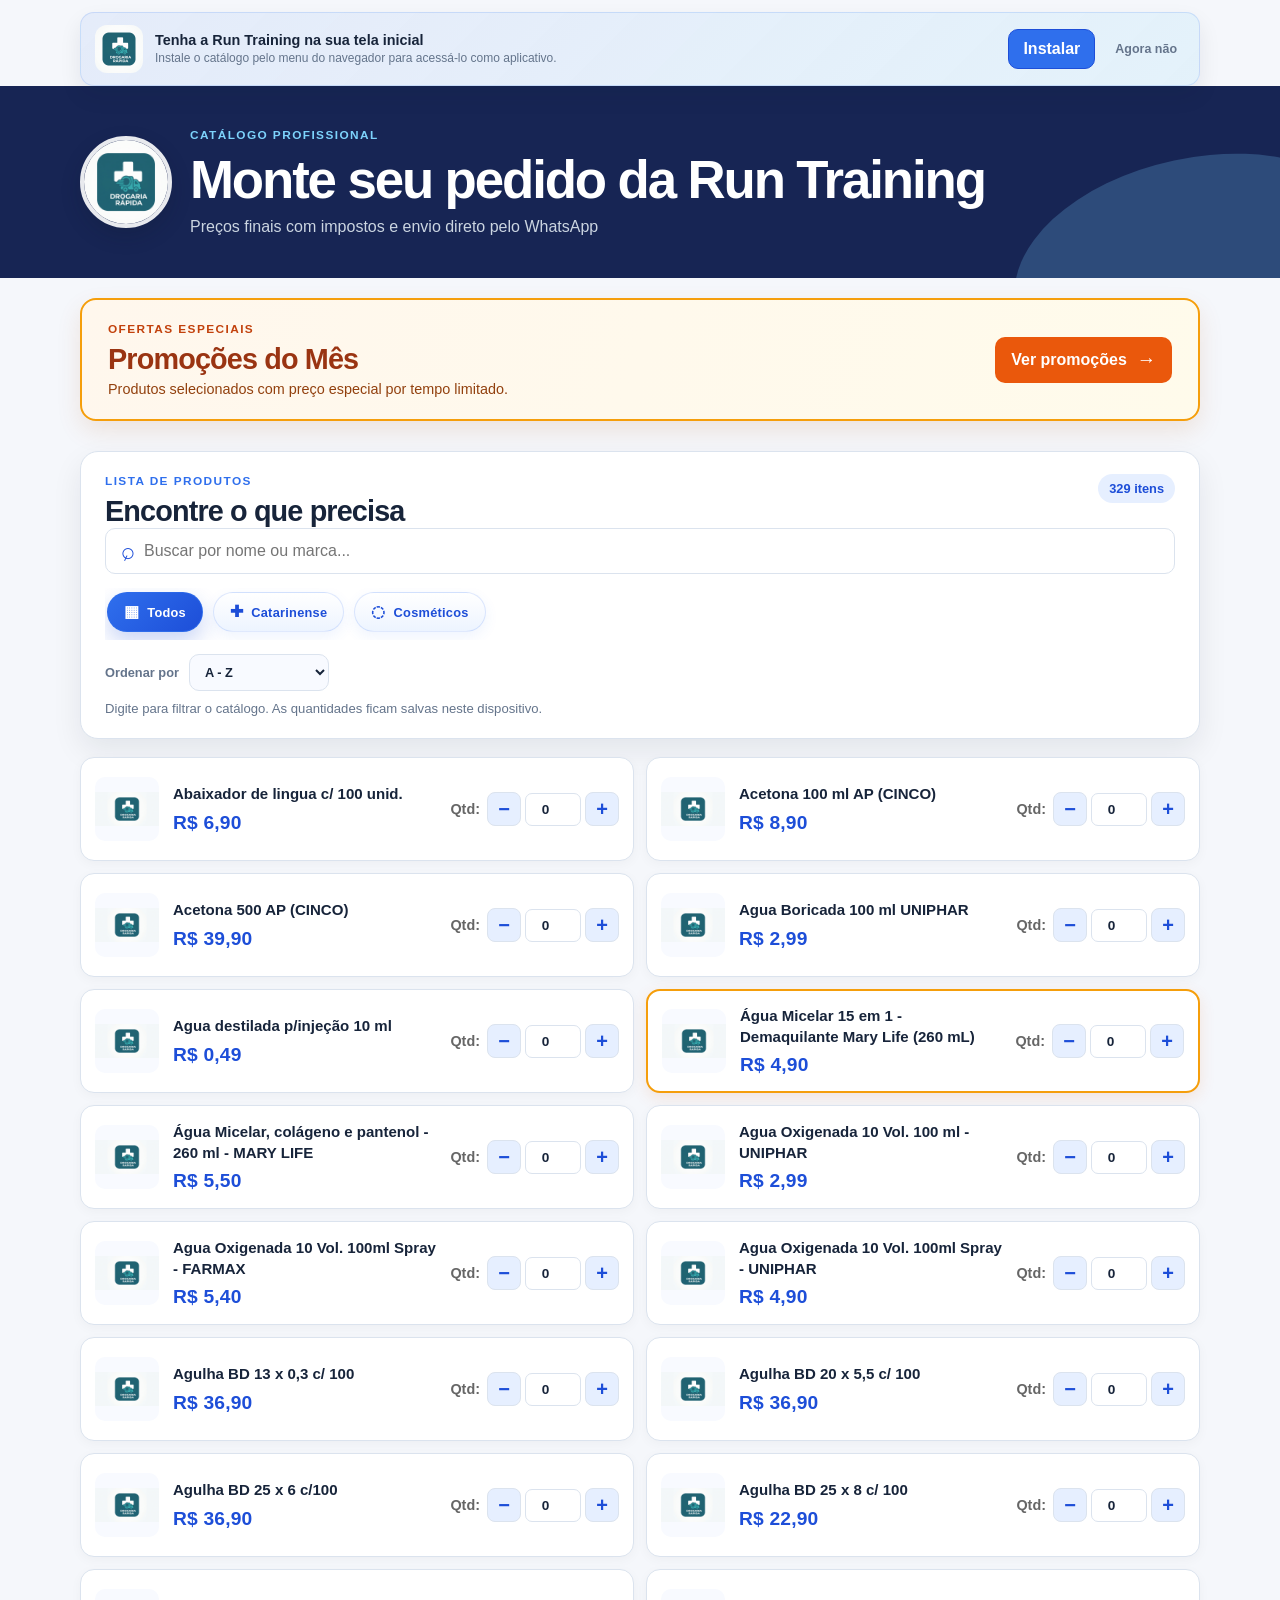
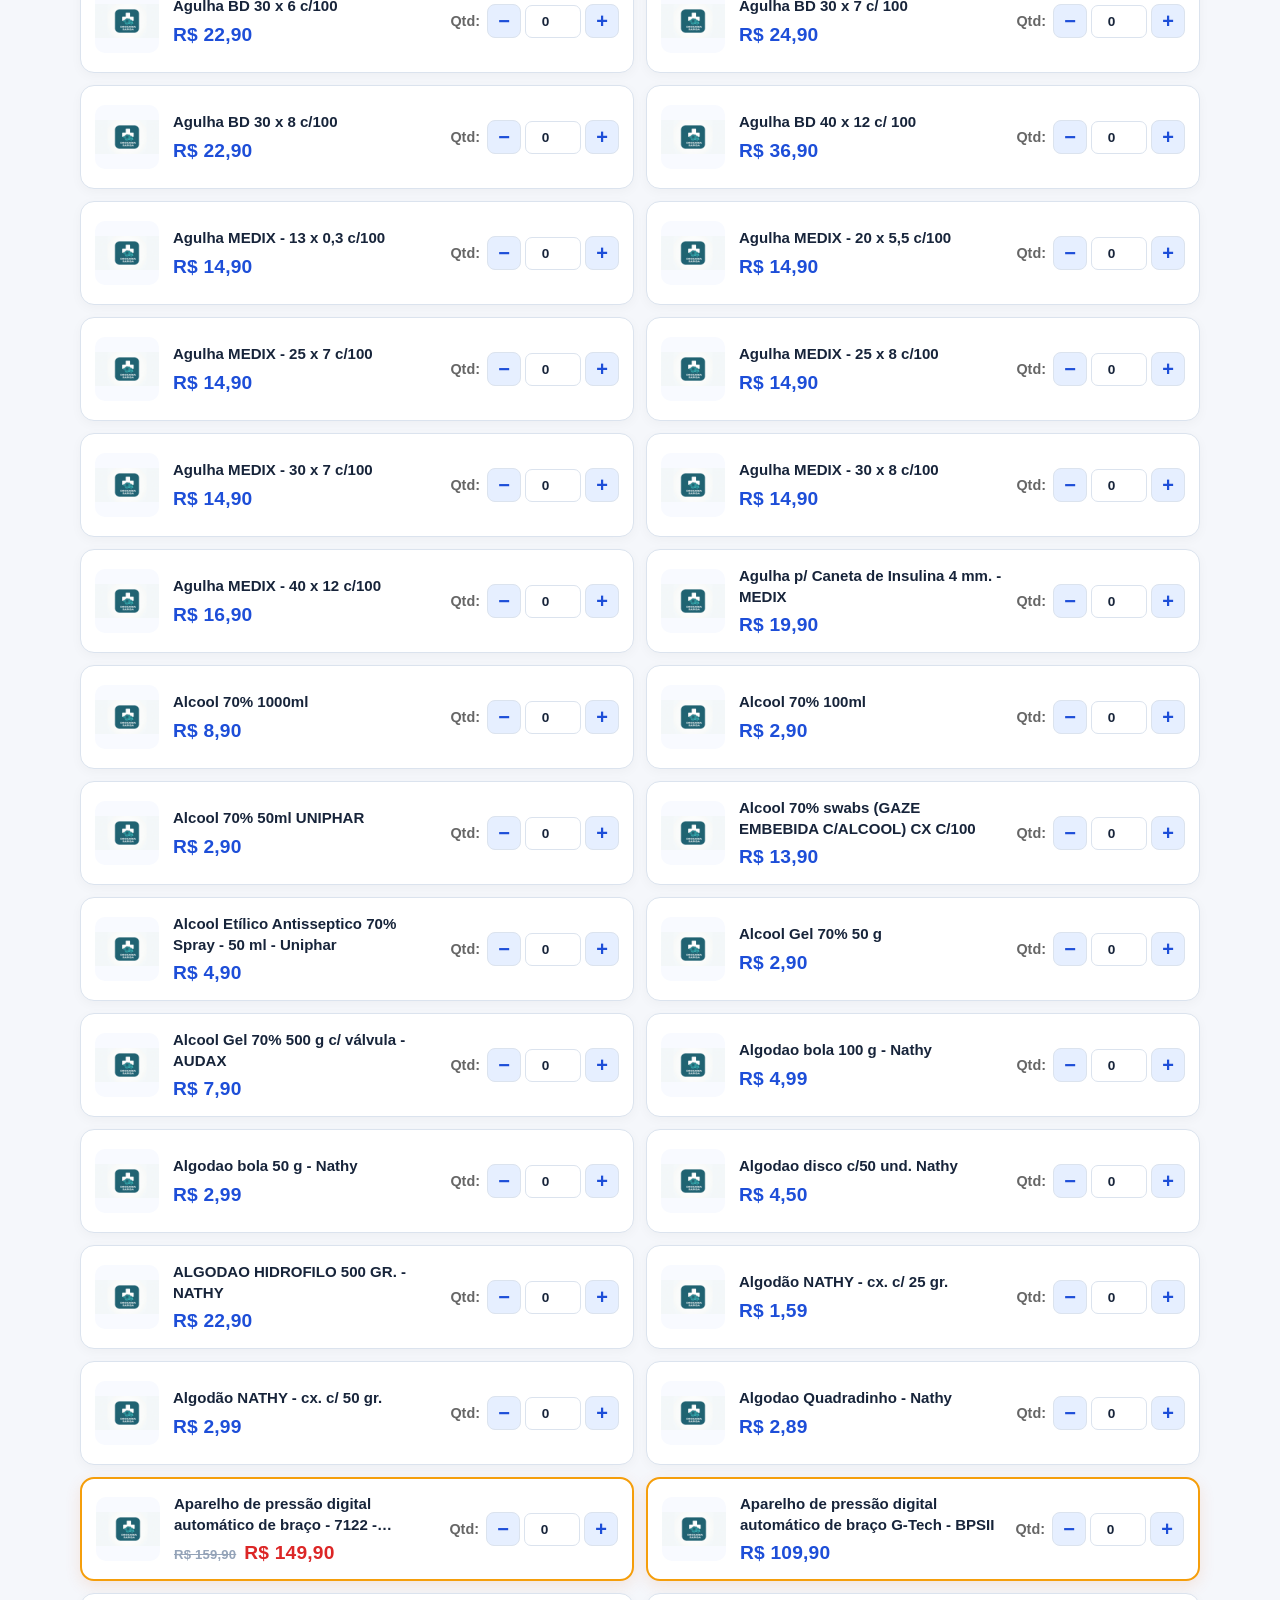
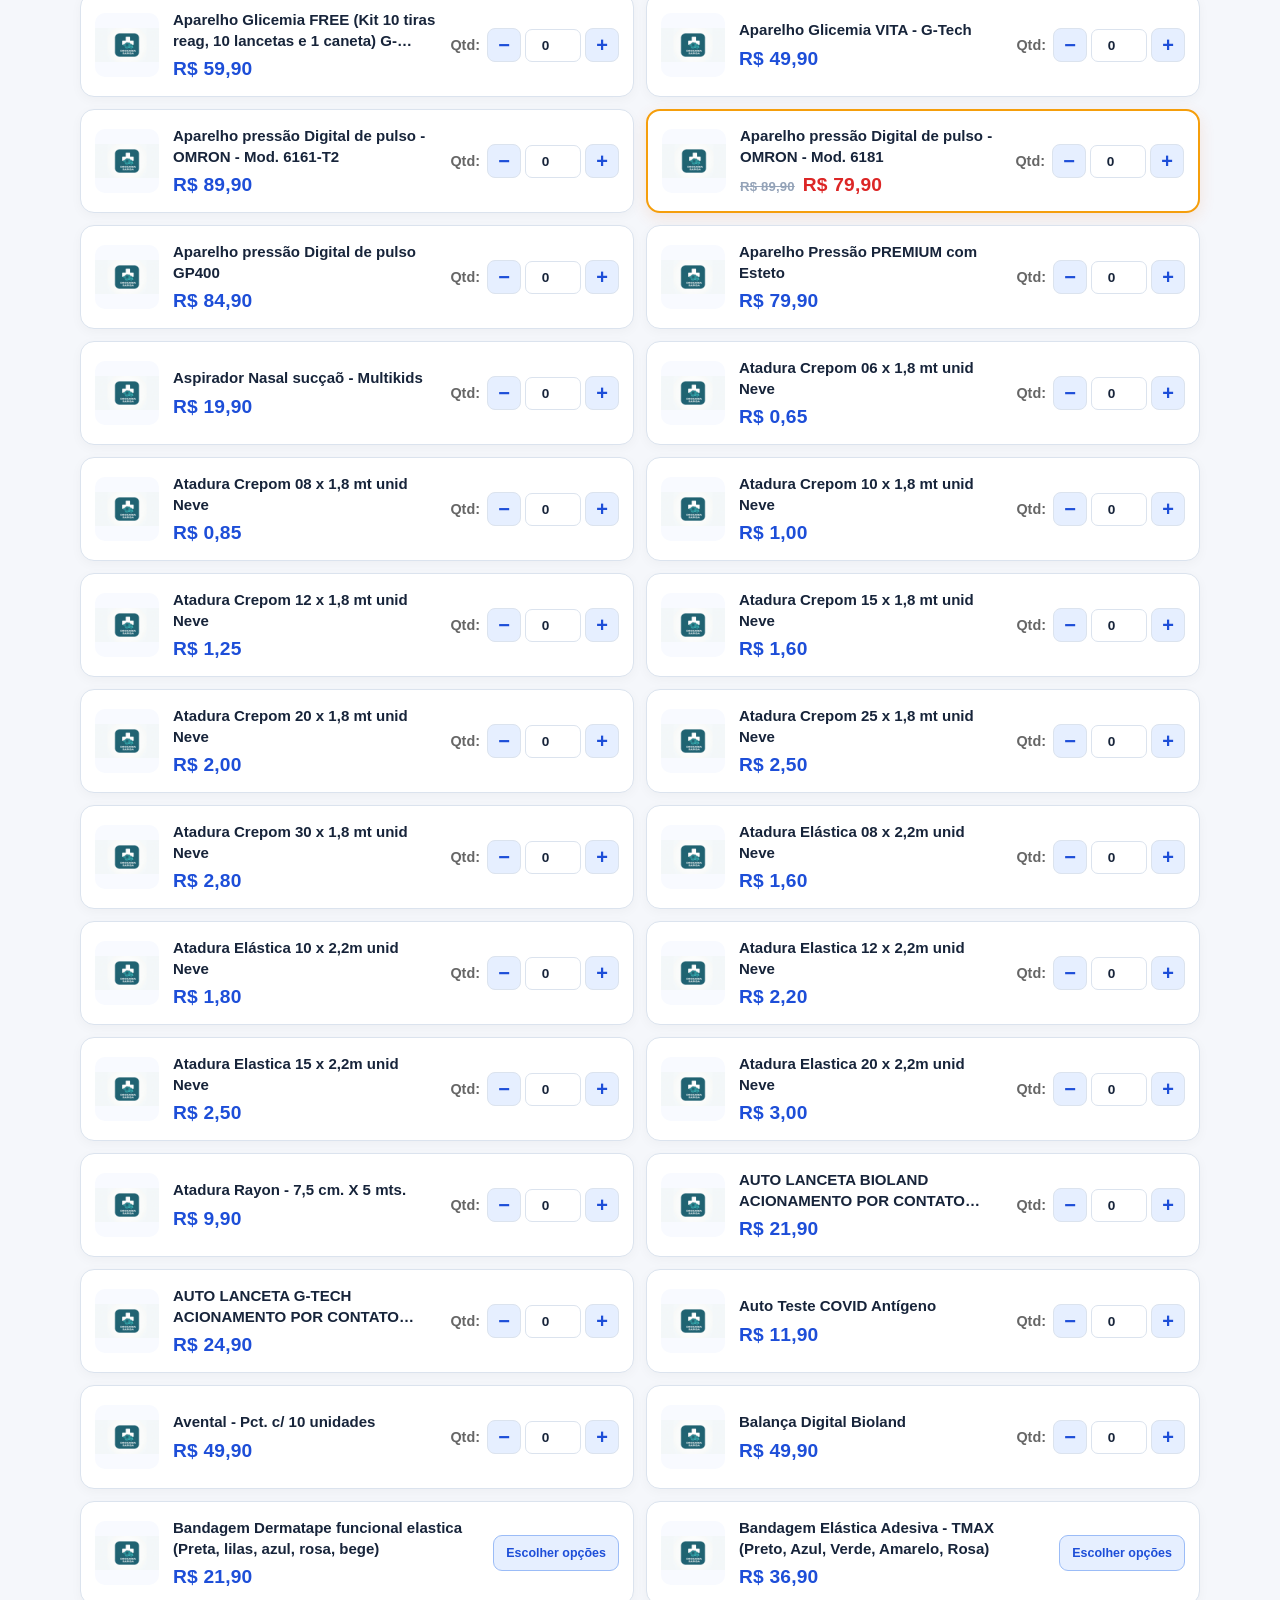
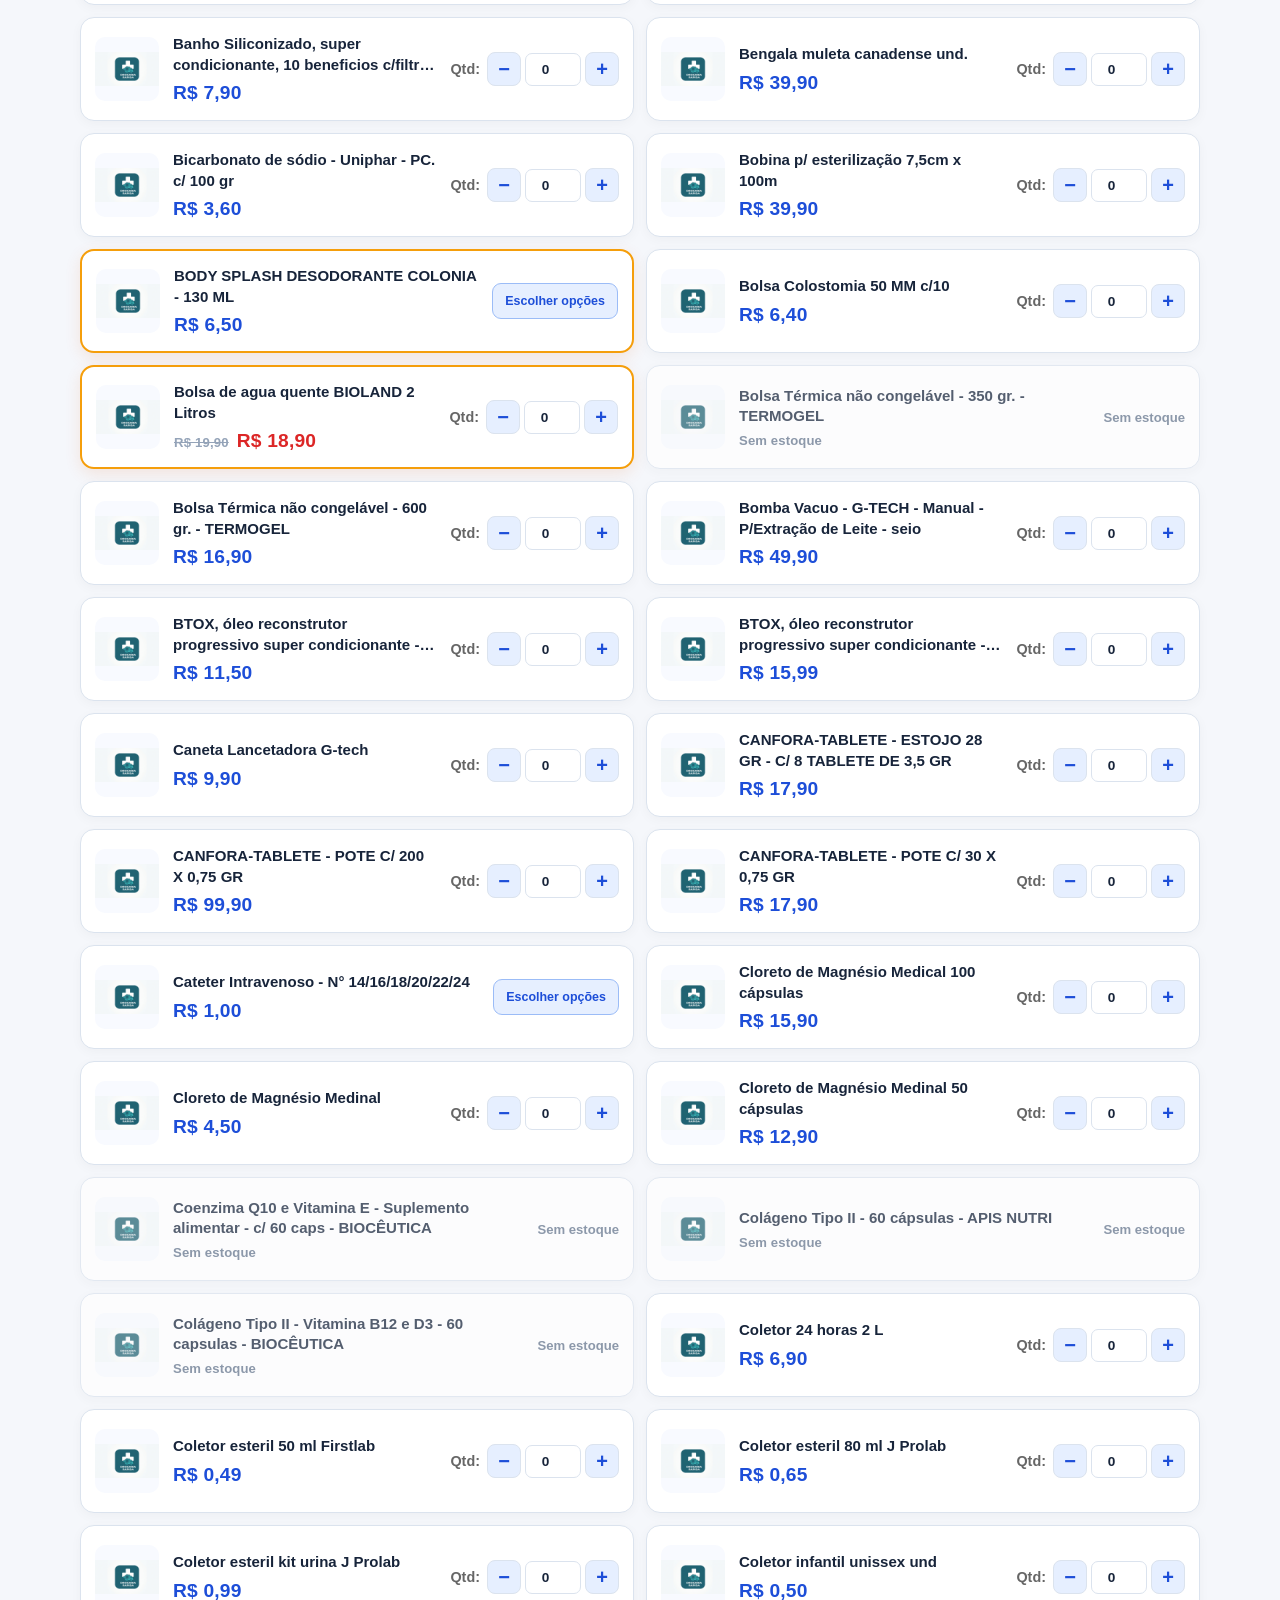
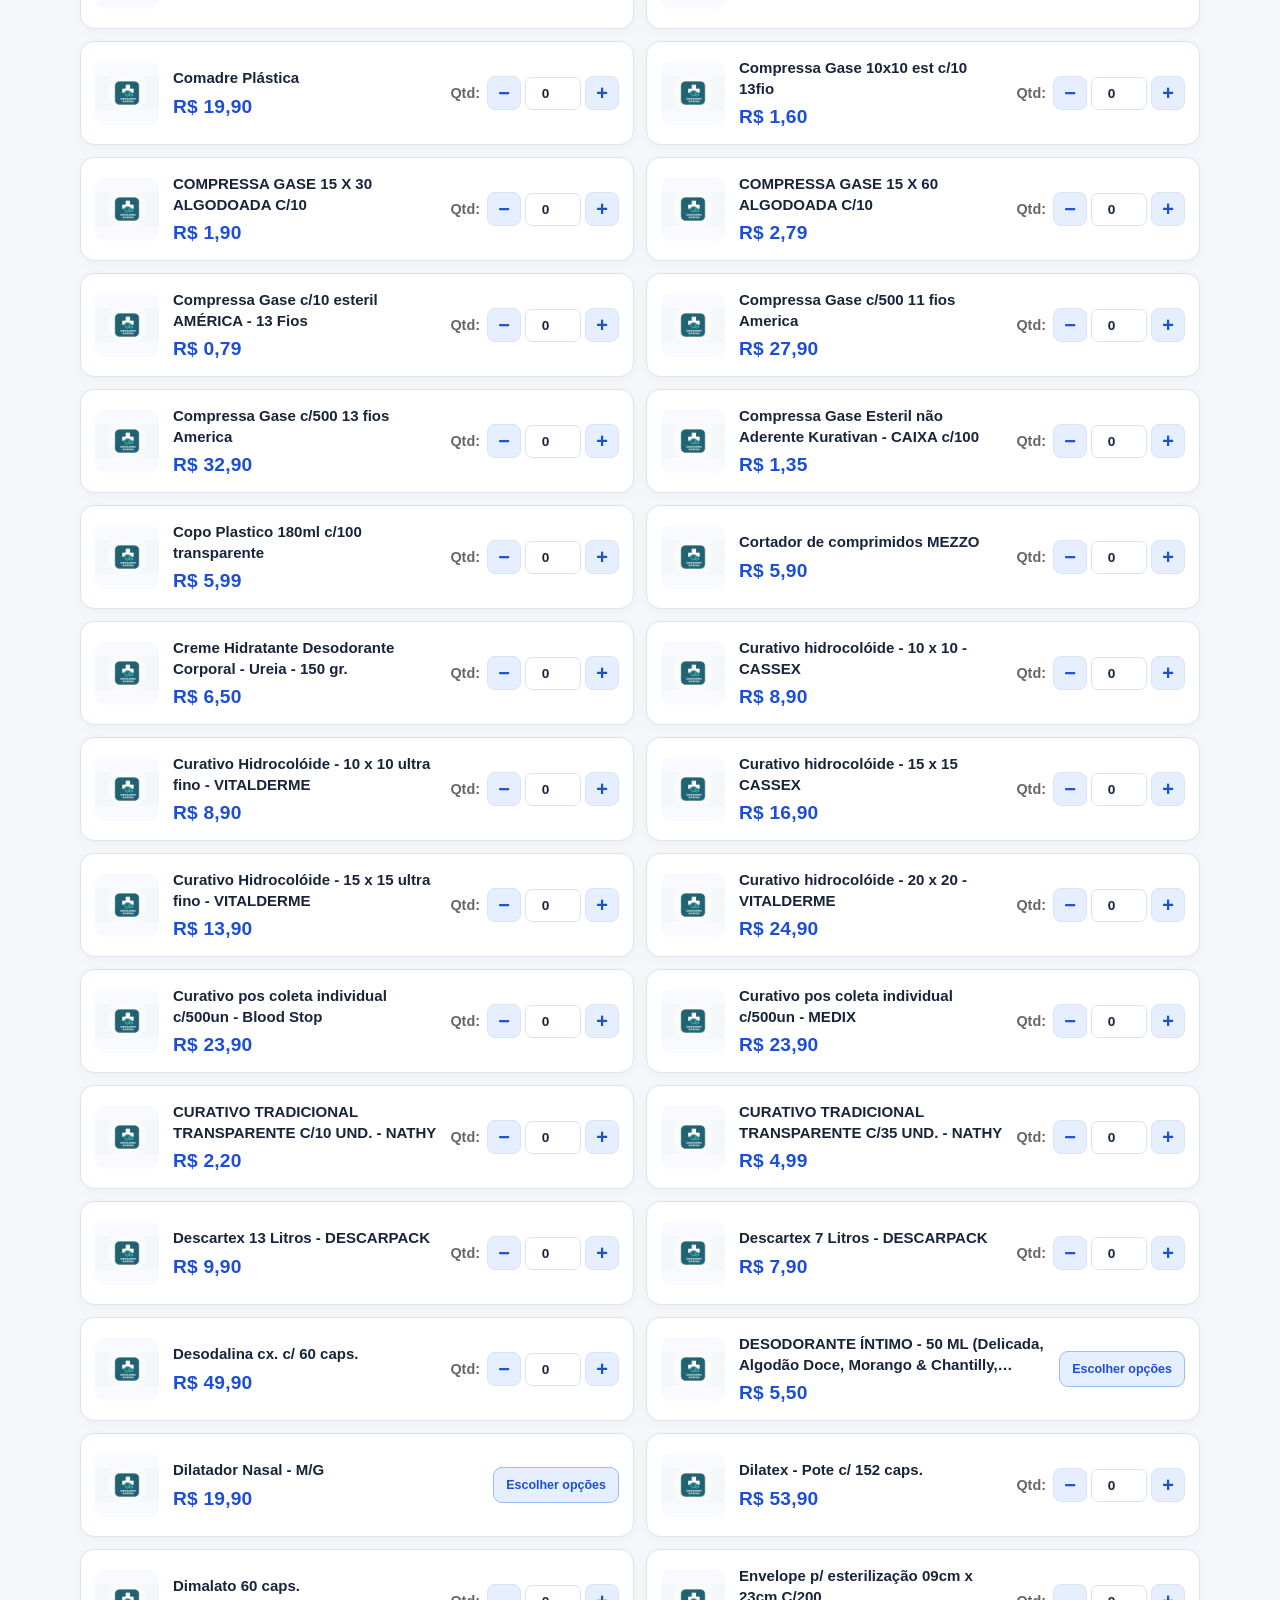
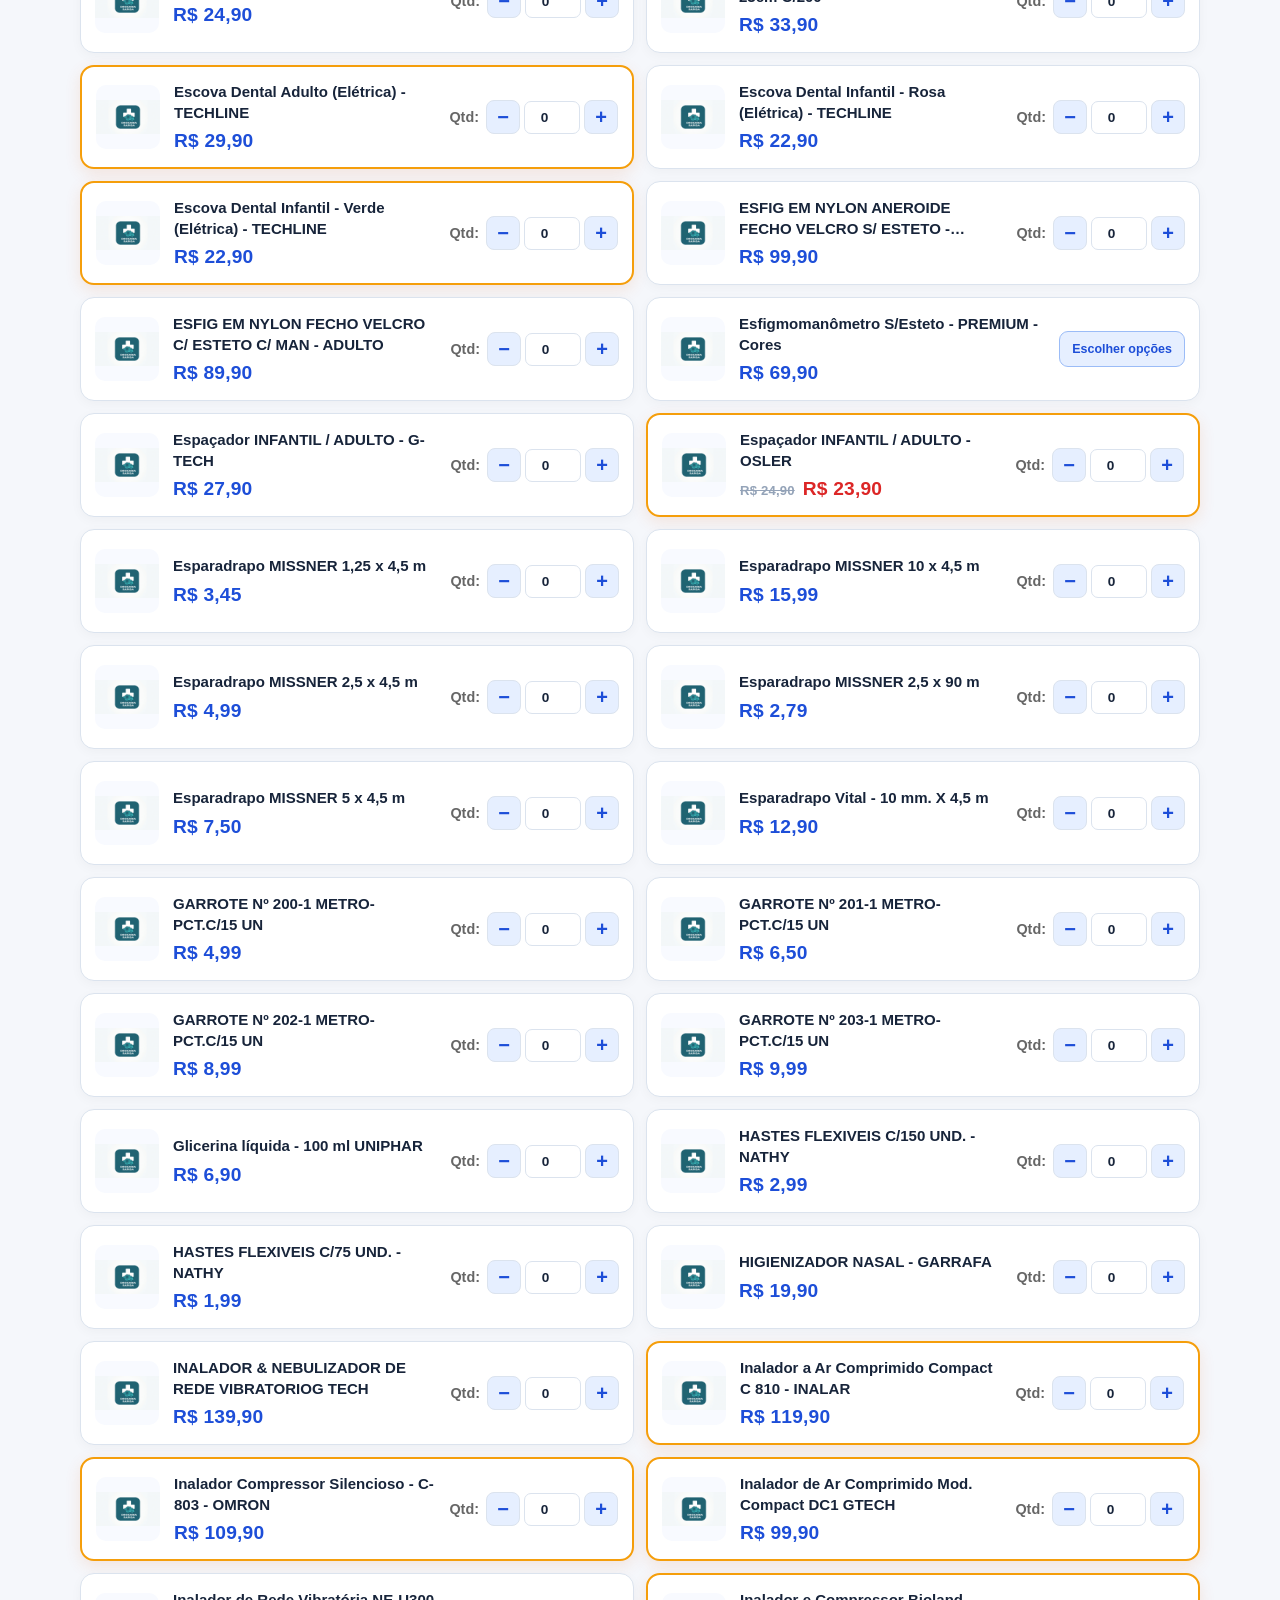
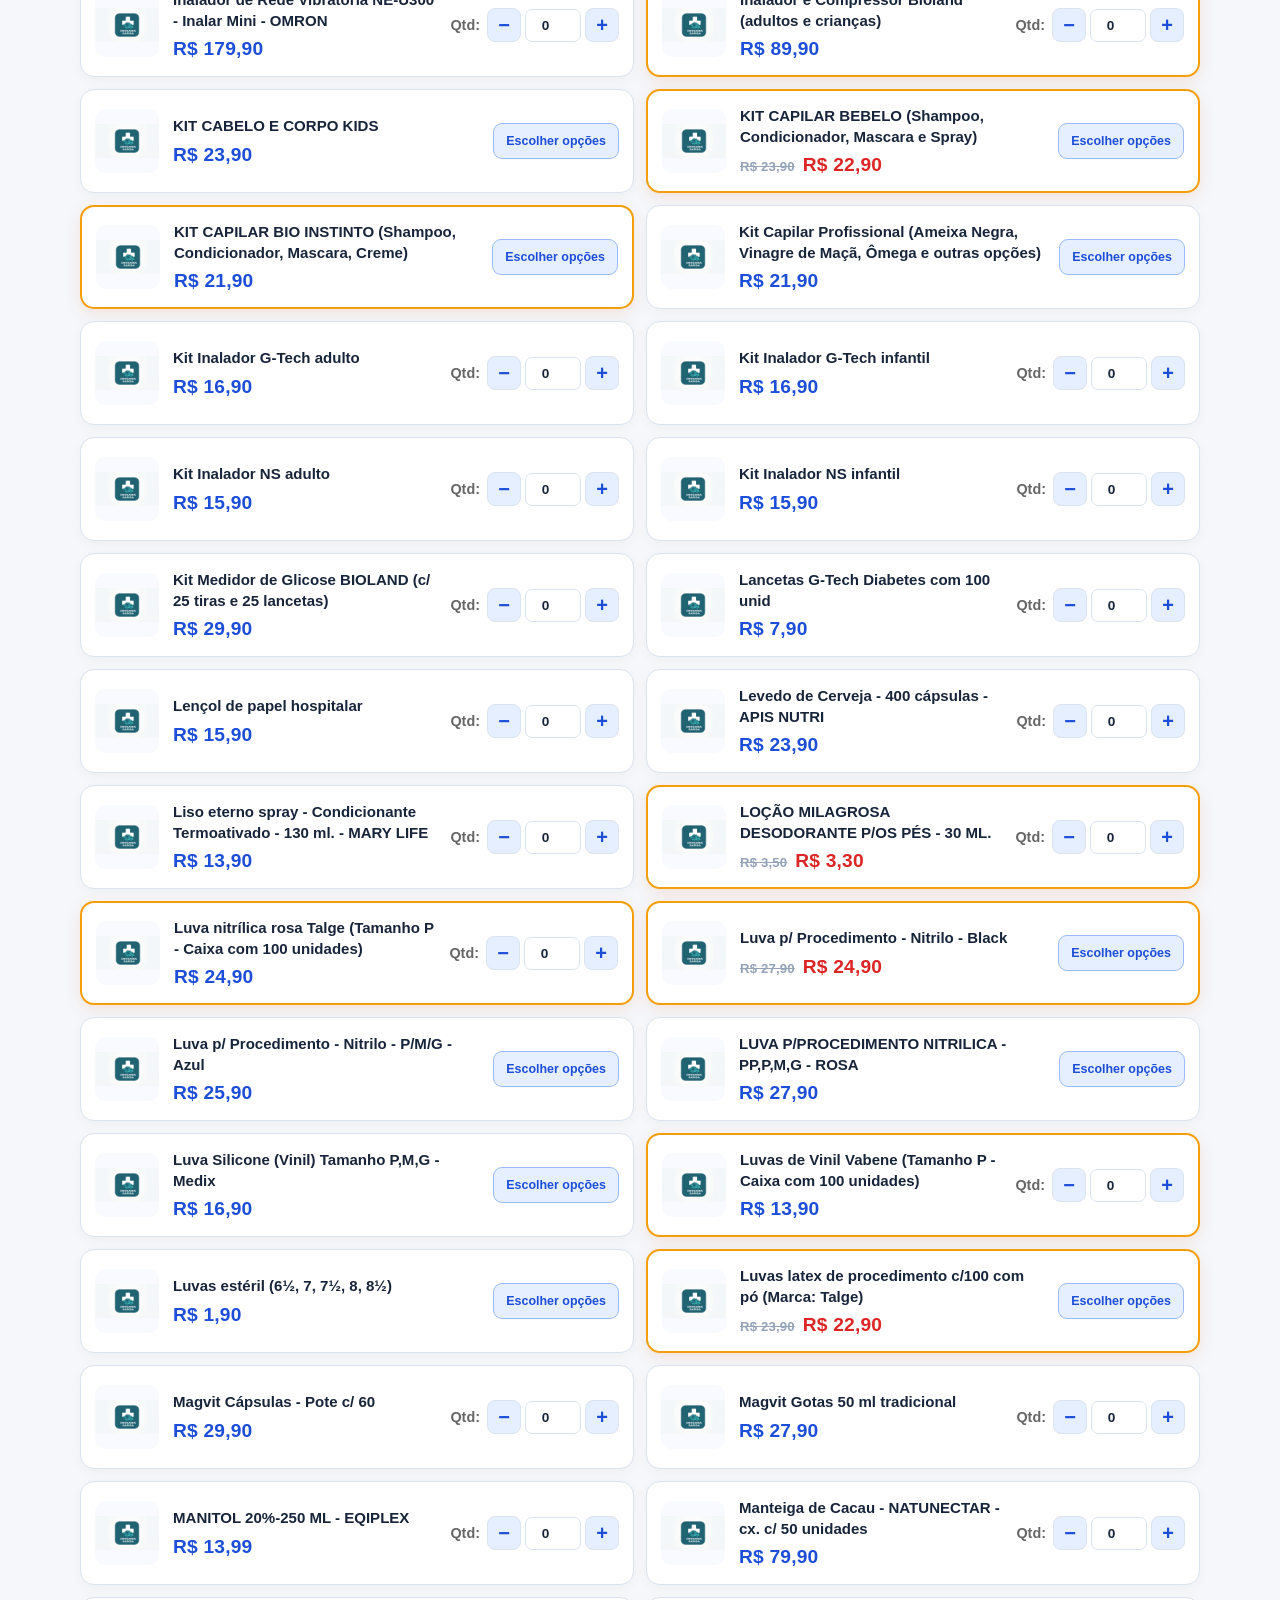
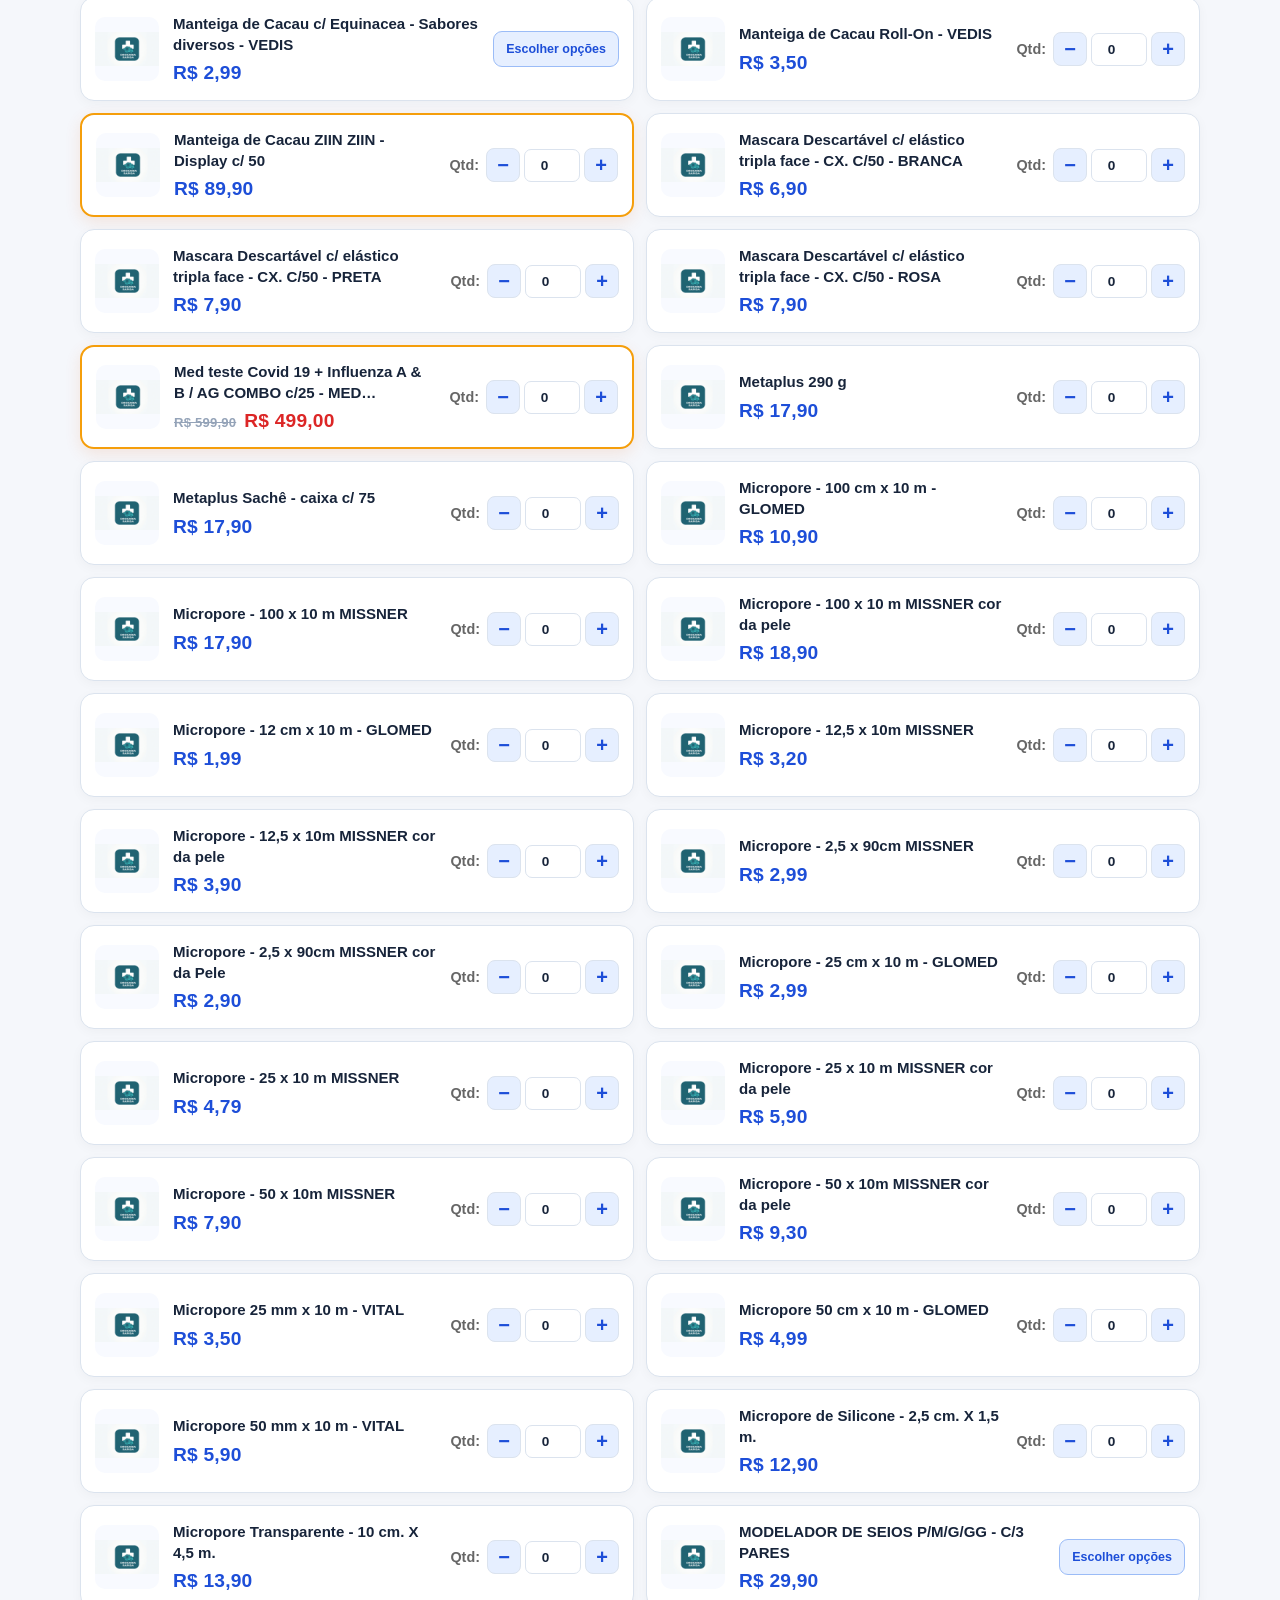
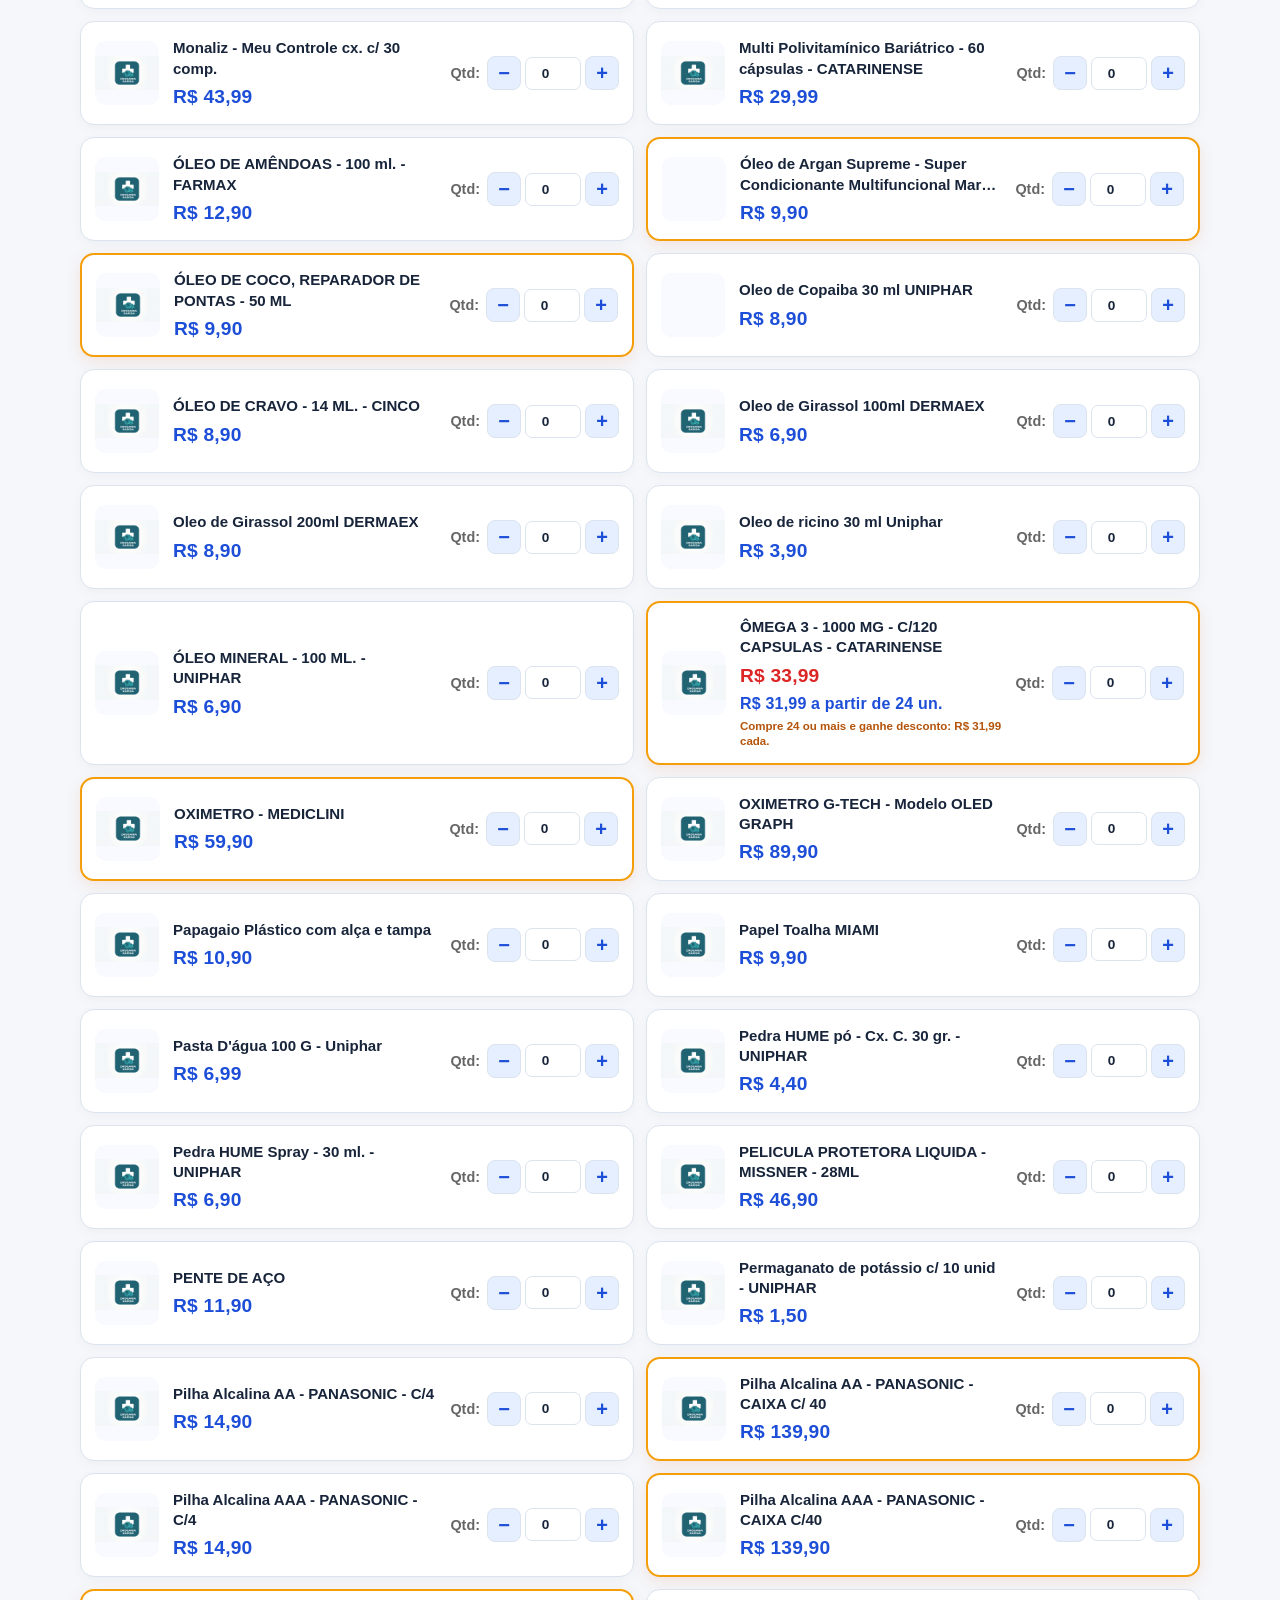
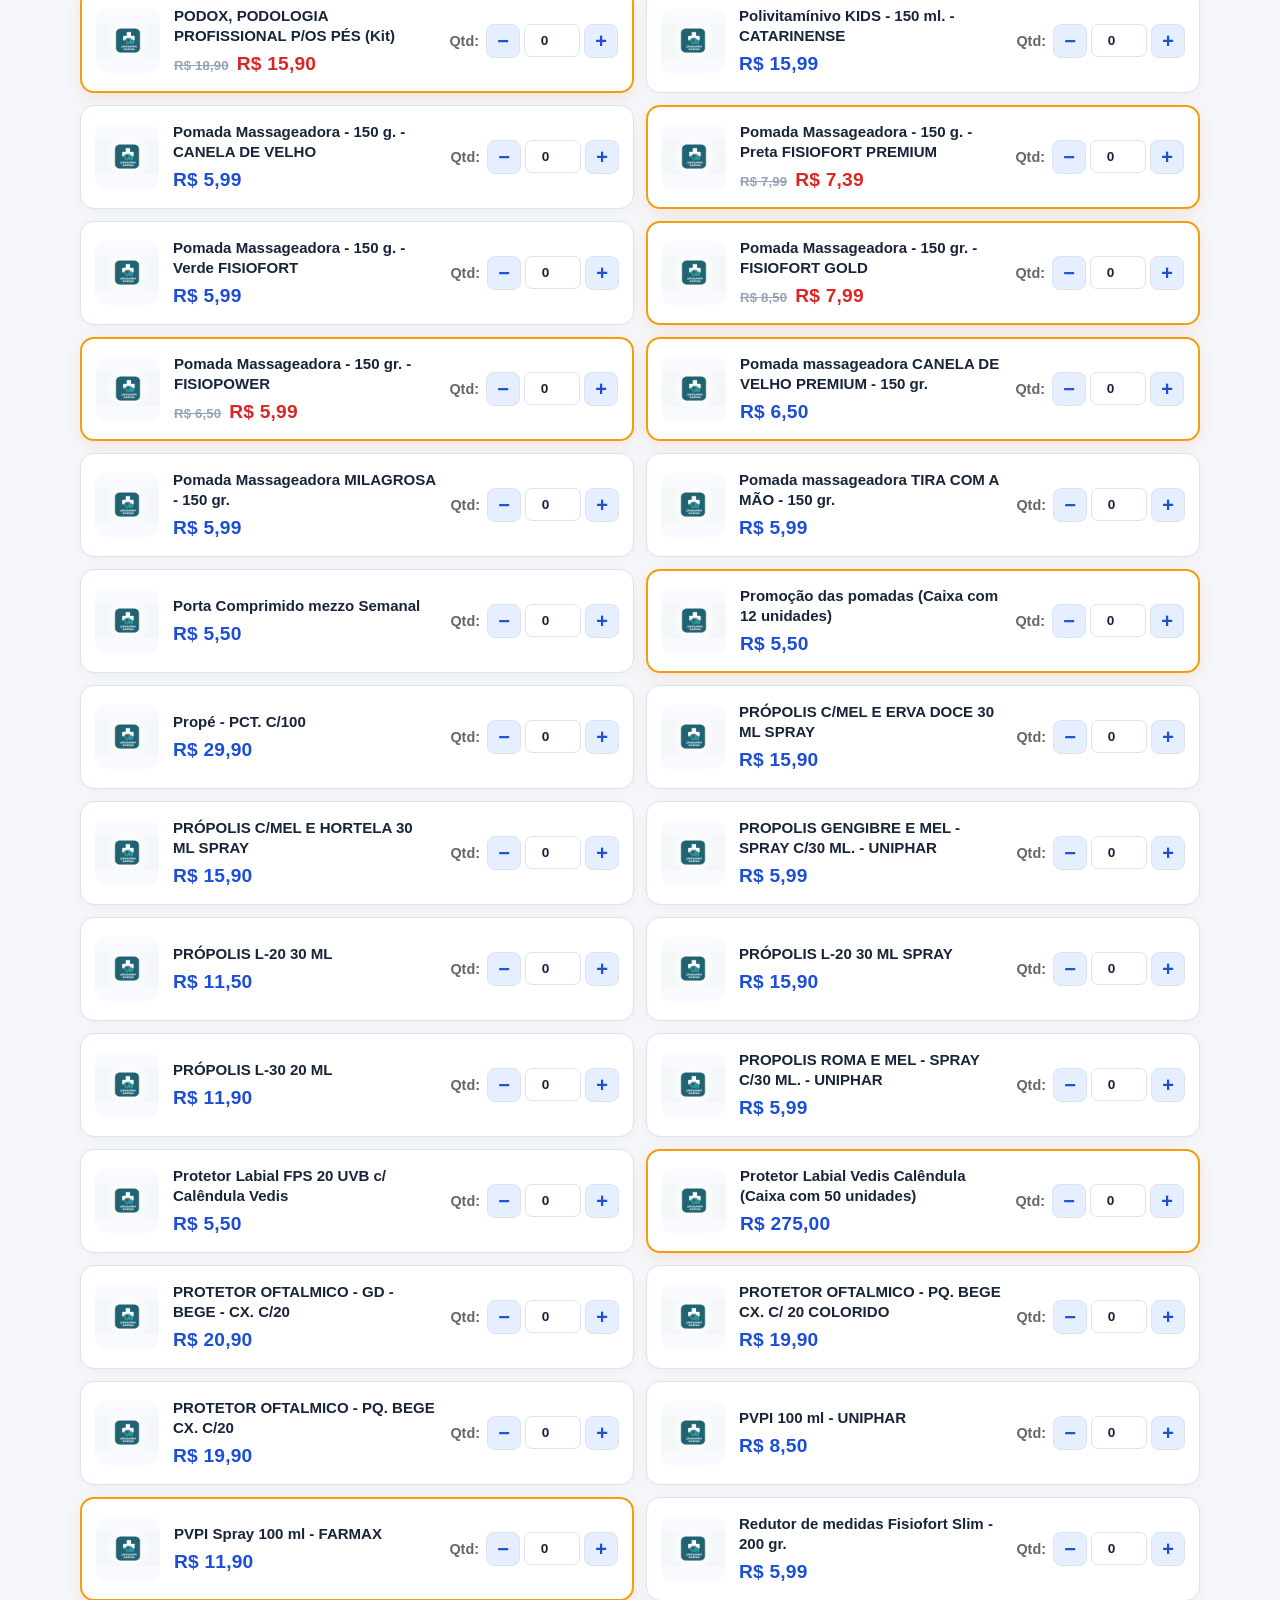
==== index.html @ f3cfc423 "Add files via upload" ====
<!DOCTYPE html>
<html lang="pt-BR">
<head>
    <meta charset="UTF-8">
    <meta name="viewport" content="width=device-width, initial-scale=1.0, viewport-fit=cover">
    <meta name="theme-color" content="#172554">
    <meta name="apple-mobile-web-app-capable" content="yes">
    <meta name="apple-mobile-web-app-status-bar-style" content="black-translucent">
    <meta name="apple-mobile-web-app-title" content="Run Training">
    <meta name="format-detection" content="telephone=no">
    <title>Run Training | Catálogo de pedidos</title>
    <link rel="icon" type="image/jpeg" href="assets/images/branding/logo.png.jpg">
    <link rel="manifest" href="manifest.json">
    <link rel="apple-touch-icon" href="assets/images/branding/logo.png.jpg">
    <link rel="stylesheet" href="assets/css/style.css">
</head>
<body>

    <div class="app-install-banner" id="app-install-banner" hidden>
        <img class="app-install-logo" src="assets/images/branding/logo.png.jpg" alt="Logo da Run Training">
        <div class="app-install-copy">
            <strong>Tenha a Run Training na sua tela inicial</strong>
            <span>Baixe o catálogo como aplicativo no celular, tablet ou computador.</span>
        </div>
        <button class="app-install-button" id="install-app-button" type="button">Baixar aplicativo</button>
        <button class="app-install-dismiss" id="dismiss-install-button" type="button">Agora não</button>
    </div>

    <header class="site-header">
        <div class="header-content">
            <img class="site-logo" src="assets/images/branding/logo.png.jpg" alt="Run Training">
            <div>
                <p class="eyebrow">Catálogo profissional</p>
                <h1>Monte seu pedido da Run Training</h1>
                <p class="header-subtitle">Preços finais com impostos e envio direto pelo WhatsApp</p>
            </div>
        </div>
    </header>

    <section class="promotion-banner container" aria-labelledby="promotion-banner-title">
        <div>
            <p class="eyebrow">Ofertas especiais</p>
            <h2 id="promotion-banner-title">Promoções do Mês</h2>
            <p>Produtos selecionados com preço especial por tempo limitado.</p>
        </div>
        <button class="promotion-banner-button" type="button" id="open-promotions-button">Ver promoções <span aria-hidden="true">→</span></button>
    </section>

    <main>
        <section class="catalog-toolbar container" aria-labelledby="catalog-title">
            <div class="toolbar-heading">
                <div>
                    <p class="eyebrow">Lista de produtos</p>
                    <h2 id="catalog-title">Encontre o que precisa</h2>
                </div>
                <span class="product-count" id="product-count">315 itens</span>
            </div>
            <button class="back-to-catalog-button" type="button" id="back-to-catalog-button" hidden>← Voltar ao catálogo</button>
            <div class="search-row">
                <label class="search-field" for="product-search">
                    <span aria-hidden="true">⌕</span>
                    <input type="search" id="product-search" placeholder="Buscar por nome ou marca..." autocomplete="off">
                </label>
            </div>
            <div class="category-filters" role="group" aria-label="Filtrar produtos por categoria">
                <button class="category-filter is-active" type="button" data-category="todos"><span aria-hidden="true">▦</span> Todos</button>
                <button class="category-filter" type="button" data-category="catarinense"><span aria-hidden="true">✚</span> Catarinense</button>
                <button class="category-filter" type="button" data-category="cosmeticos"><span aria-hidden="true">◌</span> Cosméticos</button>
            </div>
            <label class="sort-field" for="product-sort">
                <span>Ordenar por</span>
                <select id="product-sort">
                    <option value="name-asc" selected>A - Z</option>
                    <option value="price-asc">Menor preço</option>
                </select>
            </label>
            <p class="catalog-hint">Digite para filtrar o catálogo. As quantidades ficam salvas neste dispositivo.</p>
        </section>

        <div class="container product-grid" id="product-list"></div>
    </main>

    <section class="product-detail-panel" id="product-detail-panel" aria-hidden="true">
        <div class="product-detail-backdrop" data-close-product></div>
        <div class="product-detail-dialog" role="dialog" aria-modal="true" aria-labelledby="product-detail-title">
            <button class="icon-button product-detail-close" type="button" aria-label="Fechar detalhes" data-close-product>&times;</button>
            <p class="eyebrow">Detalhes do produto</p>
            <h2 id="product-detail-title">Produto</h2>
            <p id="product-detail-description" class="product-detail-description"></p>
            <strong id="product-detail-price" class="product-detail-price">R$ 0,00</strong>
            <div id="product-detail-variants" class="product-detail-variants" hidden></div>
            <div class="product-detail-actions">
                <div class="quantity-stepper" id="detail-quantity-controls" aria-label="Quantidade do produto">
                    <button class="quantity-button" type="button" id="detail-decrease" aria-label="Diminuir quantidade">−</button>
                    <input id="product-detail-quantity" type="number" min="1" value="1" aria-label="Quantidade">
                    <button class="quantity-button" type="button" id="detail-increase" aria-label="Aumentar quantidade">+</button>
                </div>
                <button class="add-product-button" type="button" id="add-product-button">Adicionar ao pedido</button>
            </div>
        </div>
    </section>

    <div class="floating-order-bar" id="floating-order-bar" aria-live="polite">
        <div class="floating-order-info">
            <span><strong id="selected-units">0</strong> unidades selecionadas</span>
            <strong>Total R$ <span id="floating-total">0,00</span></strong>
        </div>
        <button class="floating-order-button" type="button" id="view-order-button"><span aria-hidden="true">🛒</span> Ver Pedido</button>
    </div>

    <section class="order-panel" id="order-panel" aria-labelledby="order-title" aria-hidden="true">
        <div class="order-panel-backdrop" data-close-order></div>
        <div class="order-dialog" role="dialog" aria-modal="true">
            <div class="order-topbar">
                <button class="continue-button" type="button" data-close-order>← Continuar Comprando</button>
            </div>
            <div class="order-header">
                <div>
                    <p class="eyebrow">Conferência</p>
                    <h2 id="order-title">Itens do pedido</h2>
                    <p class="order-subtitle" id="order-item-count">0 itens selecionados</p>
                </div>
                <button class="icon-button" type="button" aria-label="Fechar pedido" data-close-order>&times;</button>
            </div>
            <div class="order-items" id="order-items"></div>
        </div>
    </section>

    <div class="container">
        <div class="checkout-box">
            <div class="checkout-row">
                <div class="checkout-field">
                    <label for="cnpj">CNPJ da empresa</label>
                    <input type="text" id="cnpj" class="cnpj-input" placeholder="00.000.000/0000-00" maxlength="18" oninput="mascaraCNPJ(this)">
                </div>
                <div class="total-summary">
                    <span class="summary-label">Resumo do pedido</span>
                    <div class="total-text">Total: R$ <span id="total-val">0,00</span></div>
                    <div id="min-warning" class="warning">Pedido mínimo: R$ 250,00</div>
                </div>
            </div>

            <div class="payment-field">
                <label for="condicao-pagamento">Condição de pagamento</label>
                <select id="condicao-pagamento" class="cnpj-input" style="max-width: 100%;">
                    <option value="">Atingir mínimo de R$ 250,00 para liberar opções</option>
                </select>
            </div>

            <button class="btn-whatsapp" onclick="enviarPedido()"><span aria-hidden="true">↗</span> Enviar pedido pelo WhatsApp</button>
        </div>
    </div>

    <script src="assets/js/app.js"></script>
</body>
</html>
---- assets/css/style.css ----
:root {
    --ink: #17243a;
    --muted: #64748b;
    --line: #dbe3ee;
    --surface: #ffffff;
    --canvas: #f5f7fb;
    --accent: #2f6fed;
    --accent-dark: #1d4ed8;
    --accent-soft: #e6efff;
    --warning: #c2410c;
    --header: #172554;
    --header-soft: #7dd3fc;
    --header-muted: #cbd5e1;
    --cart: #102a43;
    --cart-action: #ffb454;
    --shadow: 0 12px 30px rgba(15, 23, 42, 0.08);
}

* { box-sizing: border-box; }
[hidden] { display: none !important; }
html { scroll-behavior: smooth; }
body { margin: 0; padding-bottom: 270px; background: var(--canvas); color: var(--ink); font-family: "Trebuchet MS", "Segoe UI", sans-serif; }
button, input, select { font: inherit; -webkit-tap-highlight-color: transparent; }
:focus-visible { outline: 3px solid rgba(47, 111, 237, 0.35); outline-offset: 2px; }

.site-header { position: relative; overflow: hidden; background: var(--header); color: #fff; }
.site-header::after { position: absolute; right: -8%; bottom: -100px; width: 370px; height: 220px; border-radius: 50%; background: rgba(125, 211, 252, 0.22); content: ""; transform: rotate(-12deg); }
.header-content, .container { width: min(1120px, calc(100% - 32px)); margin: 0 auto; }
.header-content { position: relative; z-index: 1; display: flex; align-items: center; gap: 18px; min-height: 192px; }
.site-logo { width: 92px; height: 92px; flex: 0 0 auto; border: 4px solid rgba(255, 255, 255, 0.9); border-radius: 50%; object-fit: cover; box-shadow: 0 8px 20px rgba(15, 23, 42, 0.2); }
.brand-mark { display: grid; width: 56px; height: 56px; place-items: center; border: 1px solid rgba(255, 255, 255, 0.28); border-radius: 16px; background: var(--accent); color: #fff; font-size: 1.6rem; font-weight: 800; }
.eyebrow { margin: 0 0 7px; color: var(--accent); font-size: 0.74rem; font-weight: 800; letter-spacing: 0.12em; text-transform: uppercase; }
.site-header .eyebrow { color: var(--header-soft); }
h1, h2, p { margin-top: 0; }
h1 { margin-bottom: 8px; font-size: clamp(2rem, 5vw, 3.3rem); letter-spacing: -0.04em; }
.header-subtitle { margin-bottom: 0; color: var(--header-muted); }
main { padding-top: 30px; }
.promotion-banner { display: flex; align-items: center; justify-content: space-between; gap: 20px; margin-top: 20px; padding: 22px 26px; border: 2px solid #f59e0b; border-radius: 16px; background: linear-gradient(110deg, #fff7ed, #fffbeb); box-shadow: 0 10px 24px rgba(180, 83, 9, 0.12); }
.promotion-banner h2 { margin-bottom: 5px; color: #9a3412; }
.promotion-banner p:not(.eyebrow) { margin-bottom: 0; color: #92400e; font-size: 0.9rem; }
.promotion-banner .eyebrow { color: #c2410c; }
.promotion-banner-button { display: inline-flex; align-items: center; gap: 10px; flex-shrink: 0; padding: 12px 16px; border: 0; border-radius: 10px; background: #ea580c; color: #fff; cursor: pointer; font-weight: 800; transition: background 0.2s, transform 0.2s; }
.promotion-banner-button:hover { background: #c2410c; transform: translateY(-1px); }
.promotion-banner-button span { font-size: 1.2rem; }
.back-to-catalog-button { margin-bottom: 14px; padding: 9px 12px; border: 1px solid #fdba74; border-radius: 9px; background: #fff7ed; color: #c2410c; cursor: pointer; font-size: 0.82rem; font-weight: 800; }
.back-to-catalog-button:hover { background: #ffedd5; }
.catalog-toolbar { margin-bottom: 18px; padding: 22px 24px; border: 1px solid var(--line); border-radius: 18px; background: var(--surface); box-shadow: var(--shadow); }
.catalog-toolbar-top { display: flex; align-items: flex-start; justify-content: space-between; gap: 20px; margin-bottom: 18px; }
.toolbar-heading { display: flex; align-items: start; justify-content: space-between; gap: 16px; flex: 1; min-width: 0; }
h2 { margin-bottom: 0; font-size: clamp(1.35rem, 3vw, 1.8rem); letter-spacing: -0.03em; }
.product-count { flex-shrink: 0; padding: 7px 11px; border-radius: 99px; background: var(--accent-soft); color: var(--accent-dark); font-size: 0.8rem; font-weight: 800; }
.search-row { display: flex; flex-direction: column; width: 100%; }
.search-field { display: flex; align-items: center; gap: 10px; width: 100%; padding: 0 14px; border: 1px solid var(--line); border-radius: 10px; color: var(--accent-dark); transition: border-color 0.2s, box-shadow 0.2s; }
.search-field:focus-within { border-color: var(--accent); box-shadow: 0 0 0 4px rgba(47, 111, 237, 0.12); }
.search-field span { font-size: 1.5rem; line-height: 1; transform: rotate(-20deg); }
.search-field input { width: 100%; padding: 13px 0; border: 0; outline: 0; color: var(--ink); background: transparent; }
.catalog-pdf-links {
    display: flex;
    justify-content: flex-end;
    width: 100%;
    gap: 8px;
    margin-top: 8px;
    margin-bottom: 0;
}
.catalog-pdf-link {
    display: inline-flex;
    align-items: center;
    justify-content: center;
    margin-left: auto;
    min-width: 120px;
    padding: 9px 12px;
    border: 1px solid rgba(47, 111, 237, 0.14);
    border-radius: 10px;
    background: linear-gradient(180deg, #ffffff 0%, #f5f8ff 100%);
    color: var(--accent-dark);
    text-decoration: none;
    font-size: 0.76rem;
    font-weight: 800;
    box-shadow: 0 4px 10px rgba(15, 23, 42, 0.04);
    transition: transform 0.2s ease, box-shadow 0.2s ease, border-color 0.2s ease;
}
.catalog-pdf-link:hover {
    border-color: rgba(47, 111, 237, 0.35);
    background: var(--accent-soft);
    transform: translateY(-1px);
    box-shadow: 0 8px 18px rgba(47, 111, 237, 0.08);
}
.category-filters { display: flex; gap: 10px; margin-top: 14px; overflow-x: auto; padding: 4px 2px 8px; scrollbar-width: thin; }
.category-filter {
    display: inline-flex;
    align-items: center;
    gap: 8px;
    flex-shrink: 0;
    padding: 11px 16px;
    border: 1px solid rgba(47, 111, 237, 0.15);
    border-radius: 999px;
    background: linear-gradient(180deg, #ffffff 0%, #edf4ff 100%);
    color: var(--accent-dark);
    cursor: pointer;
    font-size: 0.8rem;
    font-weight: 900;
    letter-spacing: 0.02em;
    white-space: nowrap;
    box-shadow: 0 5px 14px rgba(47, 111, 237, 0.08);
    transition: transform 0.2s ease, box-shadow 0.2s ease, border-color 0.2s ease, background 0.2s ease;
}
.sort-field { display: flex; align-items: center; gap: 10px; width: fit-content; margin-top: 14px; color: var(--muted); font-size: 0.8rem; font-weight: 800; }
.sort-field select { padding: 9px 30px 9px 11px; border: 1px solid var(--line); border-radius: 10px; background: #f8faff; color: var(--ink); cursor: pointer; font-weight: 800; }
.category-filter span { color: var(--accent-dark); font-size: 1rem; line-height: 1; }
.category-filter:hover { border-color: rgba(47, 111, 237, 0.4); transform: translateY(-1px); box-shadow: 0 8px 18px rgba(47, 111, 237, 0.12); }
.category-filter.is-active {
    border-color: rgba(47, 111, 237, 0.7);
    background: linear-gradient(135deg, var(--accent) 0%, var(--accent-dark) 100%);
    color: #fff;
    box-shadow: 0 10px 22px rgba(29, 78, 216, 0.24);
}
.category-filter.is-active span { color: #fff; }
.catalog-hint { margin: 10px 0 0; color: var(--muted); font-size: 0.82rem; }

.app-install-banner {
    position: sticky;
    top: 0;
    z-index: 50;
    display: flex;
    align-items: center;
    gap: 12px;
    width: min(1120px, calc(100% - 32px));
    margin: 12px auto 0;
    padding: 12px 14px;
    border: 1px solid rgba(47, 111, 237, 0.16);
    border-radius: 14px;
    background: linear-gradient(135deg, rgba(47, 111, 237, 0.08), rgba(125, 211, 252, 0.14));
    box-shadow: 0 10px 22px rgba(15, 23, 42, 0.08);
    box-sizing: border-box;
    animation: install-banner-enter 0.35s ease-out both;
}
.app-install-logo { width: 48px; height: 48px; flex-shrink: 0; border-radius: 12px; object-fit: cover; }
.app-install-copy { display: flex; flex: 1; flex-direction: column; gap: 2px; min-width: 0; }
.app-install-copy strong { color: var(--ink); font-size: 0.9rem; }
.app-install-copy span { color: var(--muted); font-size: 0.75rem; line-height: 1.35; }
.app-install-button {
    flex-shrink: 0;
    padding: 10px 14px;
    border: 1px solid var(--accent-dark);
    border-radius: 10px;
    background: var(--accent);
    color: #fff;
    cursor: pointer;
    font-weight: 800;
    white-space: nowrap;
    transition: background 0.2s, transform 0.2s;
}
.app-install-button:hover { background: var(--accent-dark); transform: translateY(-1px); }
.app-install-dismiss { flex-shrink: 0; padding: 10px 8px; border: 0; background: transparent; color: var(--muted); cursor: pointer; font-size: 0.78rem; font-weight: 800; white-space: nowrap; }
.app-install-dismiss:hover { color: var(--ink); }
@keyframes install-banner-enter {
    from { opacity: 0; transform: translateY(-10px); }
    to { opacity: 1; transform: translateY(0); }
}

.catalog-desktop-actions {
    display: flex;
    justify-content: flex-end;
    margin: 12px 0 10px;
}
.desktop-download-link {
    display: inline-flex;
    align-items: center;
    justify-content: center;
    padding: 10px 16px;
    border: 1px solid rgba(47, 111, 237, 0.18);
    border-radius: 10px;
    background: linear-gradient(180deg, #ffffff 0%, #eef4ff 100%);
    color: var(--accent-dark);
    text-decoration: none;
    font-size: 0.8rem;
    font-weight: 800;
    box-shadow: 0 6px 14px rgba(15, 23, 42, 0.04);
}
.desktop-download-link:hover {
    background: var(--accent-soft);
}

.catalog-pdf-links {
    display: flex;
    flex-direction: row;
    justify-content: flex-start;
    gap: 8px;
    margin-top: 12px;
    margin-bottom: 8px;
}
.catalog-pdf-link {
    display: inline-flex;
    align-items: center;
    justify-content: center;
    gap: 6px;
    min-width: 120px;
    padding: 9px 12px;
    border: 1px solid rgba(47, 111, 237, 0.14);
    border-radius: 10px;
    background: linear-gradient(180deg, #ffffff 0%, #f5f8ff 100%);
    color: var(--accent-dark);
    text-decoration: none;
    font-size: 0.76rem;
    font-weight: 800;
    box-shadow: 0 4px 10px rgba(15, 23, 42, 0.04);
    transition: transform 0.2s ease, box-shadow 0.2s ease, border-color 0.2s ease;
}
.catalog-pdf-link:hover {
    border-color: rgba(47, 111, 237, 0.35);
    background: var(--accent-soft);
    transform: translateY(-1px);
    box-shadow: 0 8px 18px rgba(47, 111, 237, 0.08);
}

.product-grid { display: grid; grid-template-columns: repeat(2, minmax(0, 1fr)); gap: 12px; }
.product-card { display: grid; grid-template-columns: 64px minmax(0, 1fr) auto; align-items: center; gap: 14px; min-height: 104px; padding: 14px; border: 1px solid var(--line); border-radius: 14px; background: var(--surface); box-shadow: 0 3px 12px rgba(15, 23, 42, 0.035); transition: border-color 0.2s, transform 0.2s, box-shadow 0.2s; }
.product-image { width: 64px; height: 64px; border-radius: 10px; background: #f8faff; object-fit: contain; }
.product-card:hover { border-color: #9bbcf7; box-shadow: var(--shadow); transform: translateY(-2px); }
.product-card--promotion { border: 2px solid #f59e0b; box-shadow: 0 5px 16px rgba(234, 88, 12, 0.12); }
.product-card--promotion:hover { border-color: #ea580c; }
.product-card--unavailable { cursor: not-allowed; opacity: 0.72; }
.product-card--unavailable:hover { border-color: var(--line); box-shadow: 0 3px 12px rgba(15, 23, 42, 0.035); transform: none; }
.product-info { min-width: 0; }
.product-name { overflow: hidden; color: var(--ink); font-size: 0.94rem; font-weight: 700; line-height: 1.35; display: -webkit-box; display: box; -webkit-box-orient: vertical; box-orient: vertical; -webkit-line-clamp: 2; line-clamp: 2; }
.product-price { margin-top: 7px; color: var(--accent-dark); font-size: 1.2rem; font-weight: 900; letter-spacing: 0.01em; }
.product-card--promotion .product-price { display: flex; align-items: baseline; flex-wrap: wrap; gap: 8px; }
.original-price { color: #94a3b8; font-size: 0.82rem; font-weight: 700; }
.promo-price { color: #dc2626; font-size: 1.2rem; font-weight: 900; }
.promotion-notice { display: block; margin-top: 6px; color: #b45309; font-size: 0.72rem; font-weight: 800; line-height: 1.3; }
.product-card--unavailable .product-price, .stock-status { color: var(--muted); font-size: 0.82rem; font-weight: 800; }
.stock-status { white-space: nowrap; }
.product-controls { display: flex; align-items: center; gap: 7px; }
.product-controls label { color: var(--muted); font-size: 0.75rem; font-weight: 700; }
.product-controls input { width: 64px; padding: 10px 5px; border: 1px solid var(--line); border-radius: 9px; color: var(--ink); text-align: center; font-weight: 700; }
.product-controls input:focus { border-color: var(--accent); outline: 0; box-shadow: 0 0 0 3px rgba(47, 111, 237, 0.12); }
.variant-choice-button { padding: 10px 12px; border: 1px solid #9bbcf7; border-radius: 9px; background: var(--accent-soft); color: var(--accent-dark); cursor: pointer; font-size: 0.78rem; font-weight: 800; white-space: nowrap; }
.variant-choice-button:hover { border-color: var(--accent); background: #cdddfb; }
.empty-state { grid-column: 1 / -1; padding: 48px 20px; border: 1px dashed #a9bfe2; border-radius: 14px; color: var(--muted); text-align: center; }
.product-card { cursor: pointer; }
.product-controls { cursor: default; }
.product-detail-panel { position: fixed; inset: 0; z-index: 40; display: grid; place-items: center; visibility: hidden; pointer-events: none; }
.product-detail-panel.is-open { visibility: visible; pointer-events: auto; }
.product-detail-backdrop { position: absolute; inset: 0; background: rgba(23, 37, 84, 0.58); opacity: 0; transition: opacity 0.2s; }
.product-detail-panel.is-open .product-detail-backdrop { opacity: 1; }
.product-detail-dialog { position: relative; width: min(480px, calc(100% - 28px)); max-height: calc(100vh - 28px); overflow-y: auto; padding: 28px; border-radius: 20px; background: var(--surface); box-shadow: 0 24px 60px rgba(23, 37, 84, 0.24); transform: translateY(15px) scale(0.98); transition: transform 0.2s; }
.product-detail-panel.is-open .product-detail-dialog { transform: translateY(0) scale(1); }
.product-detail-close { position: absolute; top: 16px; right: 16px; z-index: 1; }
.product-detail-dialog h2 { max-width: calc(100% - 40px); margin-bottom: 10px; }
.product-detail-description { margin-bottom: 16px; color: var(--muted); font-size: 0.9rem; line-height: 1.55; }
.product-detail-price { display: block; margin-bottom: 20px; color: var(--accent-dark); font-size: 1.8rem; font-weight: 900; letter-spacing: 0.01em; }
.product-detail-price .original-price { margin-right: 8px; font-size: 1rem; }
.product-detail-price .promo-price { font-size: 1.8rem; }
.product-detail-price .promotion-notice { margin-top: 8px; font-size: 0.78rem; }
.product-detail-variants { margin: -4px 0 20px; padding: 14px; border: 1px solid var(--line); border-radius: 12px; background: #f8faff; }
.variant-heading { display: flex; align-items: baseline; justify-content: space-between; gap: 12px; margin-bottom: 10px; color: var(--ink); font-size: 0.84rem; }
.variant-heading span { color: var(--muted); font-size: 0.72rem; }
.variant-list { display: grid; gap: 7px; }
.variant-row { display: flex; align-items: center; justify-content: space-between; gap: 12px; padding: 7px 0; color: var(--ink); font-size: 0.84rem; font-weight: 700; }
.variant-row input { width: 64px; padding: 8px 5px; border: 1px solid var(--line); border-radius: 8px; background: var(--surface); color: var(--ink); text-align: center; font-weight: 800; }
.variant-row input:focus { border-color: var(--accent); outline: 0; box-shadow: 0 0 0 3px rgba(47, 111, 237, 0.12); }
.variant-custom-row { display: grid; grid-template-columns: minmax(0, 1fr) 64px; gap: 8px; padding-top: 7px; border-top: 1px solid var(--line); }
.variant-custom-row input { width: 100%; padding: 8px 7px; border: 1px solid var(--line); border-radius: 8px; background: var(--surface); color: var(--ink); font-size: 0.8rem; }
.variant-custom-row input:focus { border-color: var(--accent); outline: 0; box-shadow: 0 0 0 3px rgba(47, 111, 237, 0.12); }
.product-detail-actions { display: flex; align-items: center; gap: 12px; }
.product-detail-actions .quantity-stepper { flex-shrink: 0; }
.add-product-button { flex: 1; padding: 12px 15px; border: 0; border-radius: 9px; background: var(--accent); color: #fff; cursor: pointer; font-weight: 800; }
.add-product-button:hover { background: var(--accent-dark); }
.floating-order-bar { position: fixed; right: 16px; bottom: 18px; left: 16px; z-index: 9; display: flex; align-items: center; justify-content: space-between; gap: 18px; width: min(560px, calc(100% - 32px)); margin: 0 auto; padding: 10px 12px 10px 20px; border: 1px solid rgba(255, 255, 255, 0.18); border-radius: 18px; background: var(--cart); color: #fff; box-shadow: 0 12px 28px rgba(16, 42, 67, 0.24); opacity: 0; pointer-events: none; transform: translateY(18px); transition: opacity 0.2s, transform 0.2s; }
.floating-order-bar.is-visible { opacity: 1; pointer-events: auto; transform: translateY(0); }
.floating-order-info { display: flex; min-width: 0; flex-direction: column; gap: 3px; font-size: 0.72rem; }
.floating-order-info > strong { font-size: 1.3rem; letter-spacing: -0.02em; }
.floating-order-button { display: inline-flex; align-items: center; gap: 8px; flex-shrink: 0; padding: 13px 17px; border: 0; border-radius: 12px; background: var(--cart-action); color: #3b2a12; cursor: pointer; font-weight: 800; box-shadow: inset 0 -2px 0 rgba(0, 0, 0, 0.1); }
.floating-order-button:hover { background: #ffc875; transform: translateY(-1px); }
.floating-order-button span { font-size: 1.1rem; }
.order-is-open { overflow: hidden; }
.order-panel { position: fixed; inset: 0 0 var(--checkout-height, 0px); z-index: 20; display: flex; align-items: stretch; justify-content: flex-end; visibility: hidden; pointer-events: none; }
.order-panel.is-open { visibility: visible; pointer-events: auto; }
.order-panel-backdrop { position: absolute; inset: 0; background: rgba(23, 37, 84, 0.5); opacity: 0; transition: opacity 0.25s; }
.order-panel.is-open .order-panel-backdrop { opacity: 1; }
.order-dialog { position: relative; display: flex; width: min(680px, 100%); height: 100%; flex-direction: column; padding: 30px; background: var(--canvas); box-shadow: -18px 0 50px rgba(23, 37, 84, 0.18); transform: translateX(30px); transition: transform 0.25s; }
.order-panel.is-open .order-dialog { transform: translateX(0); }
.order-topbar { display: flex; justify-content: flex-start; margin-bottom: 18px; }
.order-header { display: flex; align-items: flex-start; justify-content: space-between; gap: 16px; padding-bottom: 22px; border-bottom: 1px solid var(--line); }
.order-header h2 { margin-bottom: 6px; }
.order-subtitle { margin: 0; color: var(--muted); font-size: 0.84rem; }
.icon-button { display: grid; width: 38px; height: 38px; place-items: center; border: 1px solid var(--line); border-radius: 50%; background: var(--surface); color: var(--muted); cursor: pointer; font-size: 1.6rem; line-height: 1; }
.icon-button:hover { border-color: var(--accent); color: var(--accent-dark); }
.order-items { flex: 1; overflow-y: auto; padding: 18px 2px; }
.order-item { display: grid; grid-template-columns: minmax(0, 1fr) 132px; align-items: center; gap: 12px; margin-bottom: 10px; padding: 12px; border: 1px solid var(--line); border-radius: 12px; background: var(--surface); }
.order-item-info { min-width: 0; }
.order-item-info strong { display: block; overflow: hidden; font-size: 0.85rem; line-height: 1.3; display: -webkit-box; display: box; -webkit-box-orient: vertical; box-orient: vertical; -webkit-line-clamp: 2; line-clamp: 2; }
.order-item-info strong small { display: block; margin-top: 3px; color: var(--muted); font-size: 0.76rem; font-weight: 700; }
.order-item-info span { display: block; margin-top: 5px; color: var(--accent-dark); font-size: 0.9rem; font-weight: 900; }
.order-item-info .order-price-current { display: inline-block; color: #b91c1c; font-weight: 900; text-decoration: underline; text-underline-offset: 3px; }
.order-item-info .order-price-old { display: inline-block; margin-left: 6px; color: #94a3b8; text-decoration: line-through; font-weight: 700; }
.quantity-stepper { display: grid; grid-template-columns: 34px 56px 34px; align-items: center; gap: 4px; }
.quantity-button { display: grid; width: 34px; height: 34px; place-items: center; border: 1px solid var(--line); border-radius: 8px; background: var(--accent-soft); color: var(--accent-dark); cursor: pointer; font-size: 1.25rem; font-weight: 800; line-height: 1; }
.quantity-button:hover { border-color: var(--accent); background: #cdddfb; }
.quantity-stepper input { width: 56px; padding: 8px 3px; border: 1px solid var(--line); border-radius: 7px; color: var(--ink); text-align: center; font-size: 0.85rem; font-weight: 800; }
.quantity-stepper input:focus { border-color: var(--accent); outline: 0; box-shadow: 0 0 0 3px rgba(47, 111, 237, 0.12); }
.order-empty { padding: 70px 20px; color: var(--muted); text-align: center; line-height: 1.6; }
.order-footer { display: flex; align-items: center; justify-content: space-between; gap: 16px; padding-top: 18px; border-top: 1px solid var(--line); }
.order-total { display: block; margin-top: 4px; font-size: 1.5rem; }
.continue-button, .view-order-button { border: 0; border-radius: 9px; cursor: pointer; font-weight: 800; transition: background 0.2s, transform 0.2s; }
.continue-button { padding: 13px 17px; background: var(--ink); color: #fff; }
.continue-button:hover { background: var(--accent-dark); transform: translateY(-1px); }
.view-order-button { margin-top: 12px; padding: 8px 12px; background: var(--accent-soft); color: var(--accent-dark); font-size: 0.78rem; }
.view-order-button:hover { background: #cdddfb; }
.view-order-button span { display: inline-grid; min-width: 20px; height: 20px; margin-left: 4px; place-items: center; border-radius: 50%; background: var(--accent); color: #fff; }

.checkout-box { position: fixed; right: 0; bottom: 0; left: 0; z-index: 30; display: none; padding: 18px max(16px, calc((100% - 1120px) / 2)); border-top: 3px solid var(--accent); background: rgba(255, 255, 255, 0.97); box-shadow: 0 -12px 30px rgba(15, 23, 42, 0.12); backdrop-filter: blur(10px); }
.checkout-row { display: flex; align-items: end; justify-content: space-between; gap: 24px; margin-bottom: 14px; }
.checkout-field, .payment-field { flex: 1; }
.checkout-field label, .payment-field label { display: block; margin-bottom: 7px; color: var(--ink); font-size: 0.78rem; font-weight: 800; }
.cnpj-input { width: 100%; max-width: 340px; padding: 12px; border: 1px solid var(--line); border-radius: 9px; background: var(--surface); color: var(--ink); }
.cnpj-input:focus { border-color: var(--accent); outline: 0; box-shadow: 0 0 0 3px rgba(47, 111, 237, 0.12); }
.total-summary { flex-shrink: 0; text-align: right; }
.summary-label { display: block; margin-bottom: 4px; color: var(--muted); font-size: 0.76rem; font-weight: 700; }
.total-text { font-size: 1.45rem; font-weight: 800; }
.warning { margin-top: 4px; color: var(--warning); font-size: 0.78rem; font-weight: 700; }
.payment-field { margin-bottom: 14px; }
.payment-field .cnpj-input { max-width: none; }
.btn-whatsapp { display: block; width: 100%; padding: 13px 18px; border: 0; border-radius: 9px; background: var(--accent); color: #fff; cursor: pointer; font-weight: 800; transition: background 0.2s, transform 0.2s; }
.btn-whatsapp:hover { background: var(--accent-dark); transform: translateY(-1px); }
.btn-whatsapp span { margin-right: 6px; font-size: 1.15rem; }

@media (max-width: 760px) {
    body { padding-bottom: 230px; }
    .header-content { min-height: 160px; }
    .site-logo { width: 72px; height: 72px; }
    .product-grid { grid-template-columns: 1fr; }
    .promotion-banner { align-items: flex-start; flex-direction: column; padding: 20px; }
    .promotion-banner-button { width: 100%; justify-content: center; }
    .app-install-banner { align-items: flex-start; }
    .app-install-button { align-self: center; padding: 9px 11px; font-size: 0.76rem; }
    .app-install-dismiss { align-self: center; padding: 9px 4px; font-size: 0.72rem; }
    .catalog-toolbar-top { flex-direction: column; align-items: stretch; }
    .toolbar-heading { justify-content: space-between; }
    .search-row { flex-direction: column; align-items: stretch; }
    .catalog-pdf-links { justify-content: flex-end; }
    .checkout-box { padding: 12px 16px; }
    .checkout-row { display: grid; grid-template-columns: minmax(0, 1fr) auto; align-items: end; gap: 8px 12px; margin-bottom: 8px; }
    .checkout-field label, .payment-field label { margin-bottom: 4px; font-size: 0.72rem; }
    .total-summary { text-align: right; }
    .summary-label { margin-bottom: 2px; font-size: 0.68rem; }
    .total-text { font-size: 1.2rem; white-space: nowrap; }
    .cnpj-input { padding: 9px 10px; }
    .payment-field { grid-column: 1 / -1; margin-bottom: 8px; }
    .btn-whatsapp { padding: 10px 14px; }
    .cnpj-input { max-width: none; }
}

@media (max-width: 430px) {
    .header-content, .container { width: min(100% - 24px, 1120px); }
    .catalog-toolbar { padding: 18px 16px; }
    .product-card { grid-template-columns: 52px minmax(0, 1fr) auto; gap: 10px; padding: 11px; }
    .product-image { width: 52px; height: 52px; }
    .product-controls label { display: none; }
    .product-controls input { width: 53px; }
    .checkout-box { padding: 10px 12px; }
    .product-detail-dialog { padding: 22px 16px; }
    .product-detail-actions { align-items: stretch; flex-direction: column; }
    .product-detail-actions .quantity-stepper { align-self: center; }
    .add-product-button { width: 100%; }
    .floating-order-bar { right: 8px; bottom: 10px; left: 8px; width: calc(100% - 16px); padding-left: 14px; border-radius: 16px; }
    .floating-order-button { padding: 12px 13px; }
    .order-dialog { padding: 22px 12px; }
    .order-item { grid-template-columns: minmax(0, 1fr) 122px; gap: 7px; padding: 9px; }
    .order-item-info strong { font-size: 0.76rem; }
    .quantity-stepper { grid-template-columns: 30px 50px 30px; gap: 3px; }
    .quantity-button { width: 30px; height: 30px; }
    .quantity-stepper input { width: 50px; }
    .continue-button { width: auto; padding: 9px 12px; font-size: 0.78rem; }
}
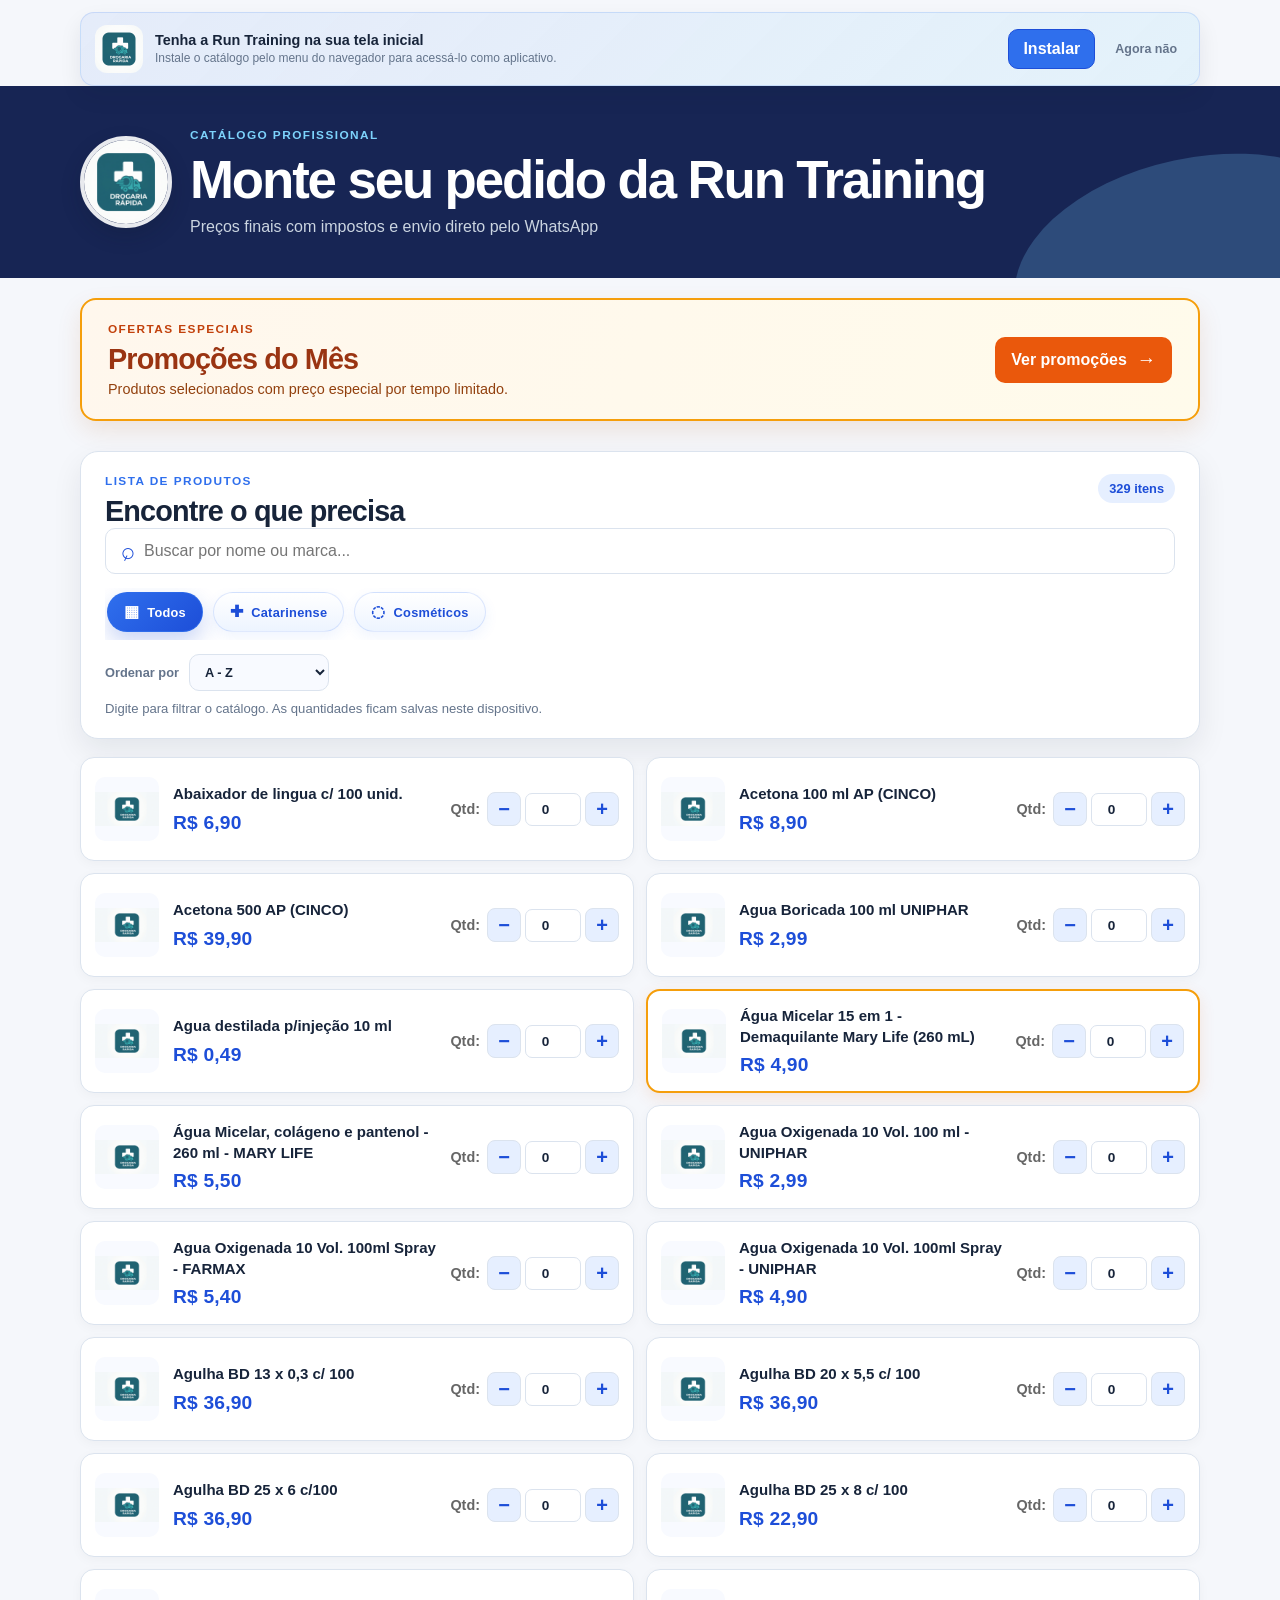
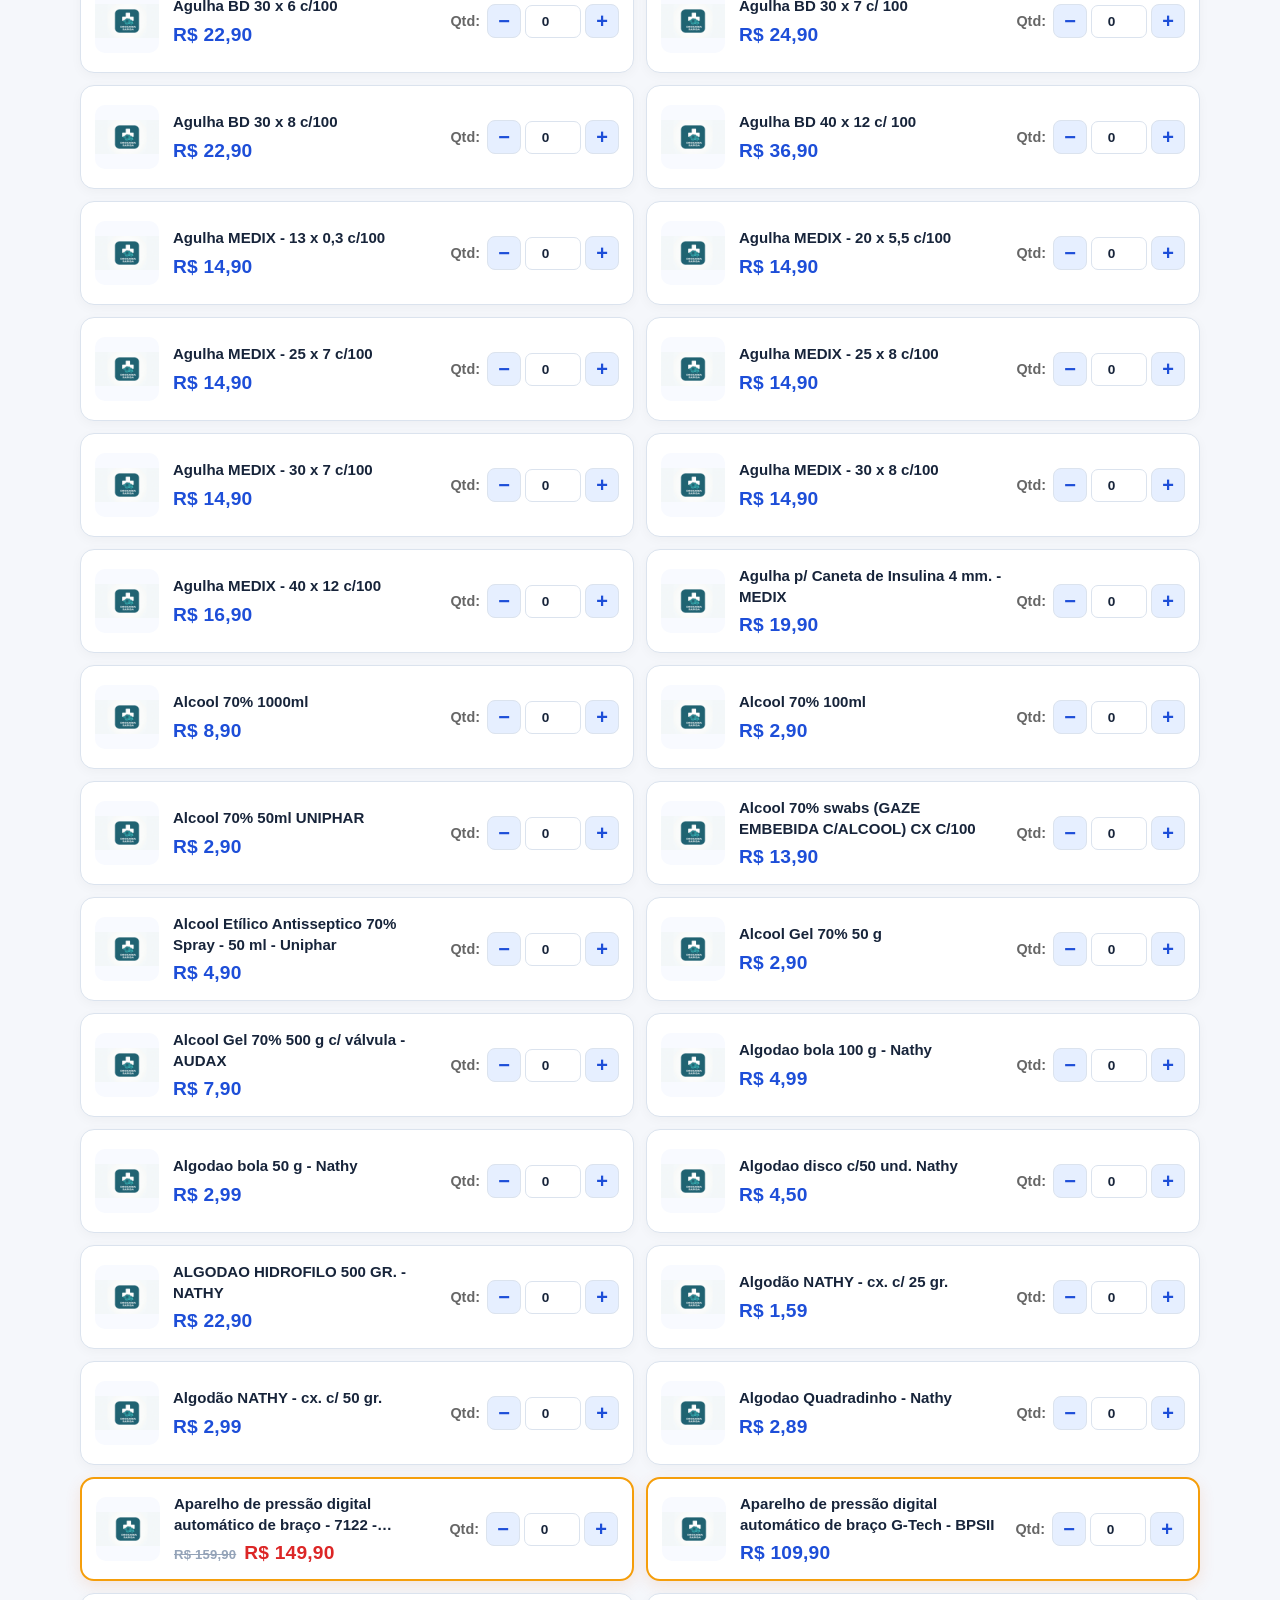
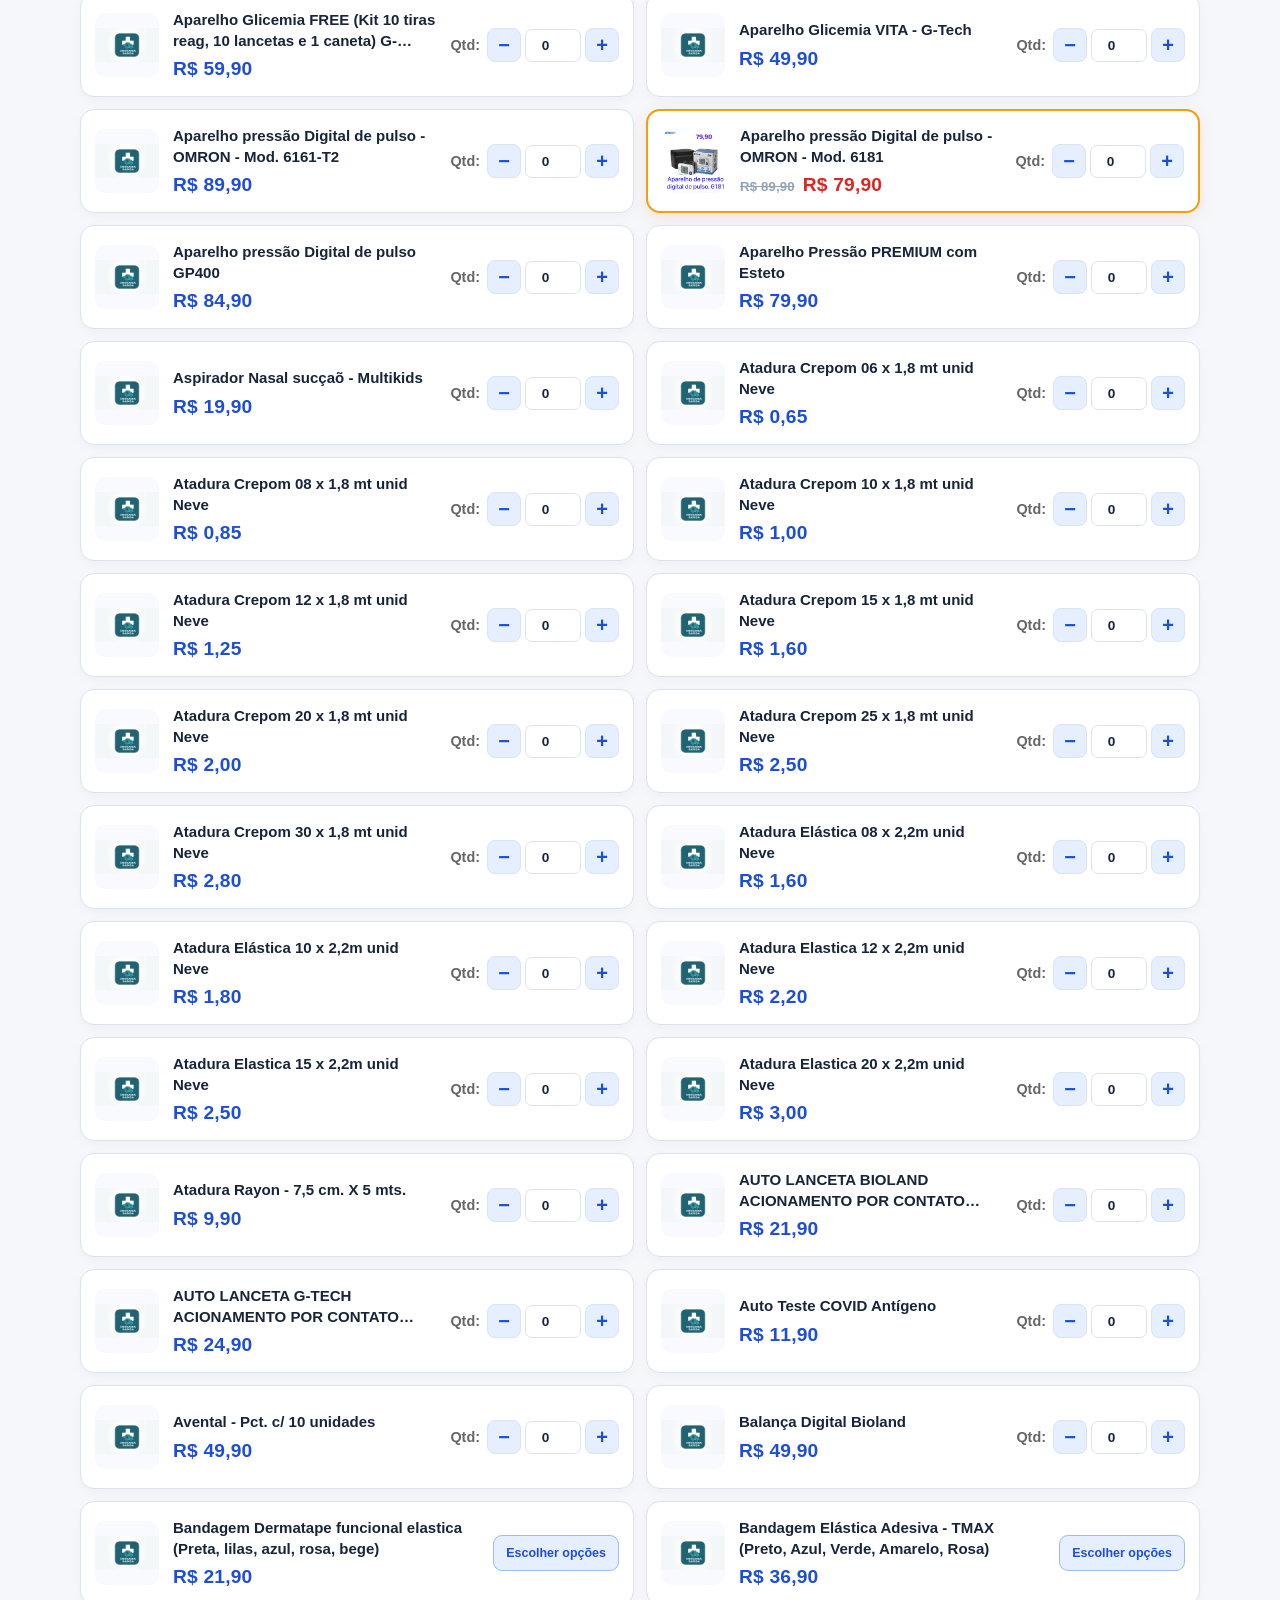
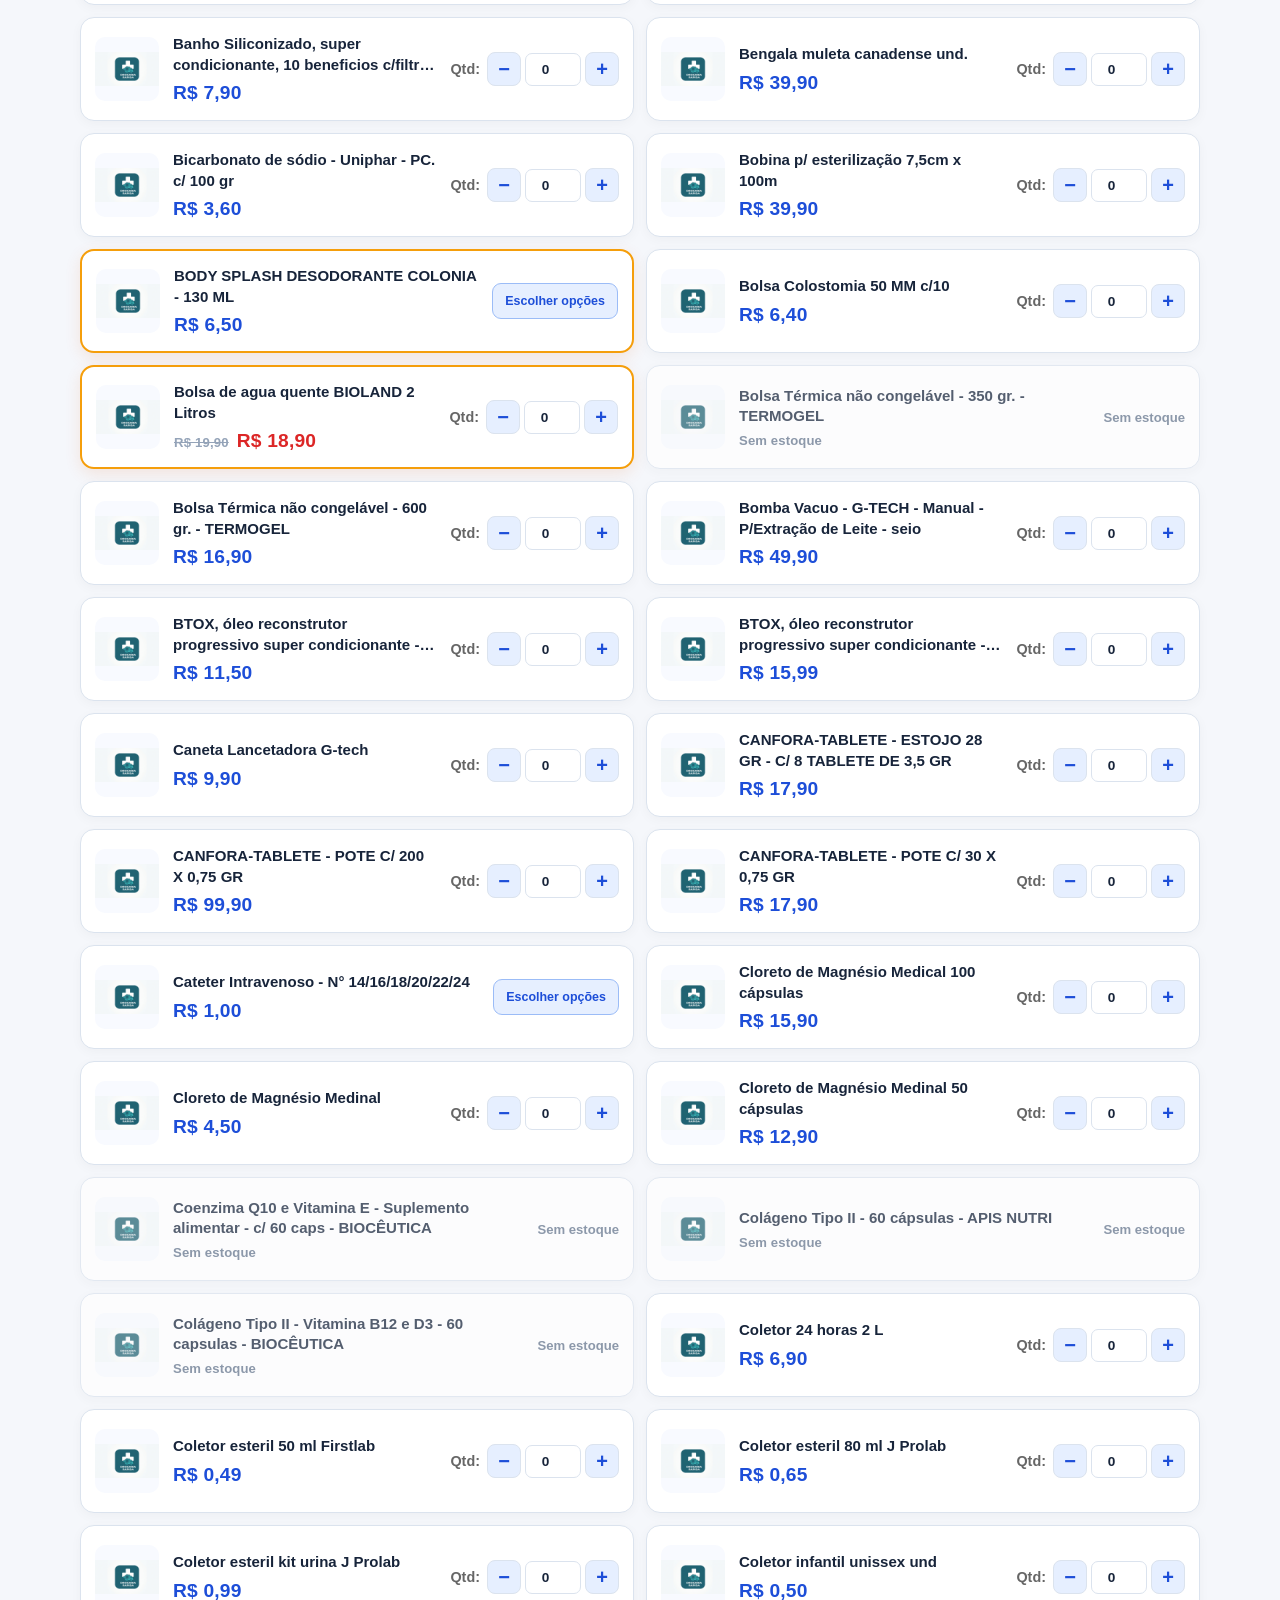
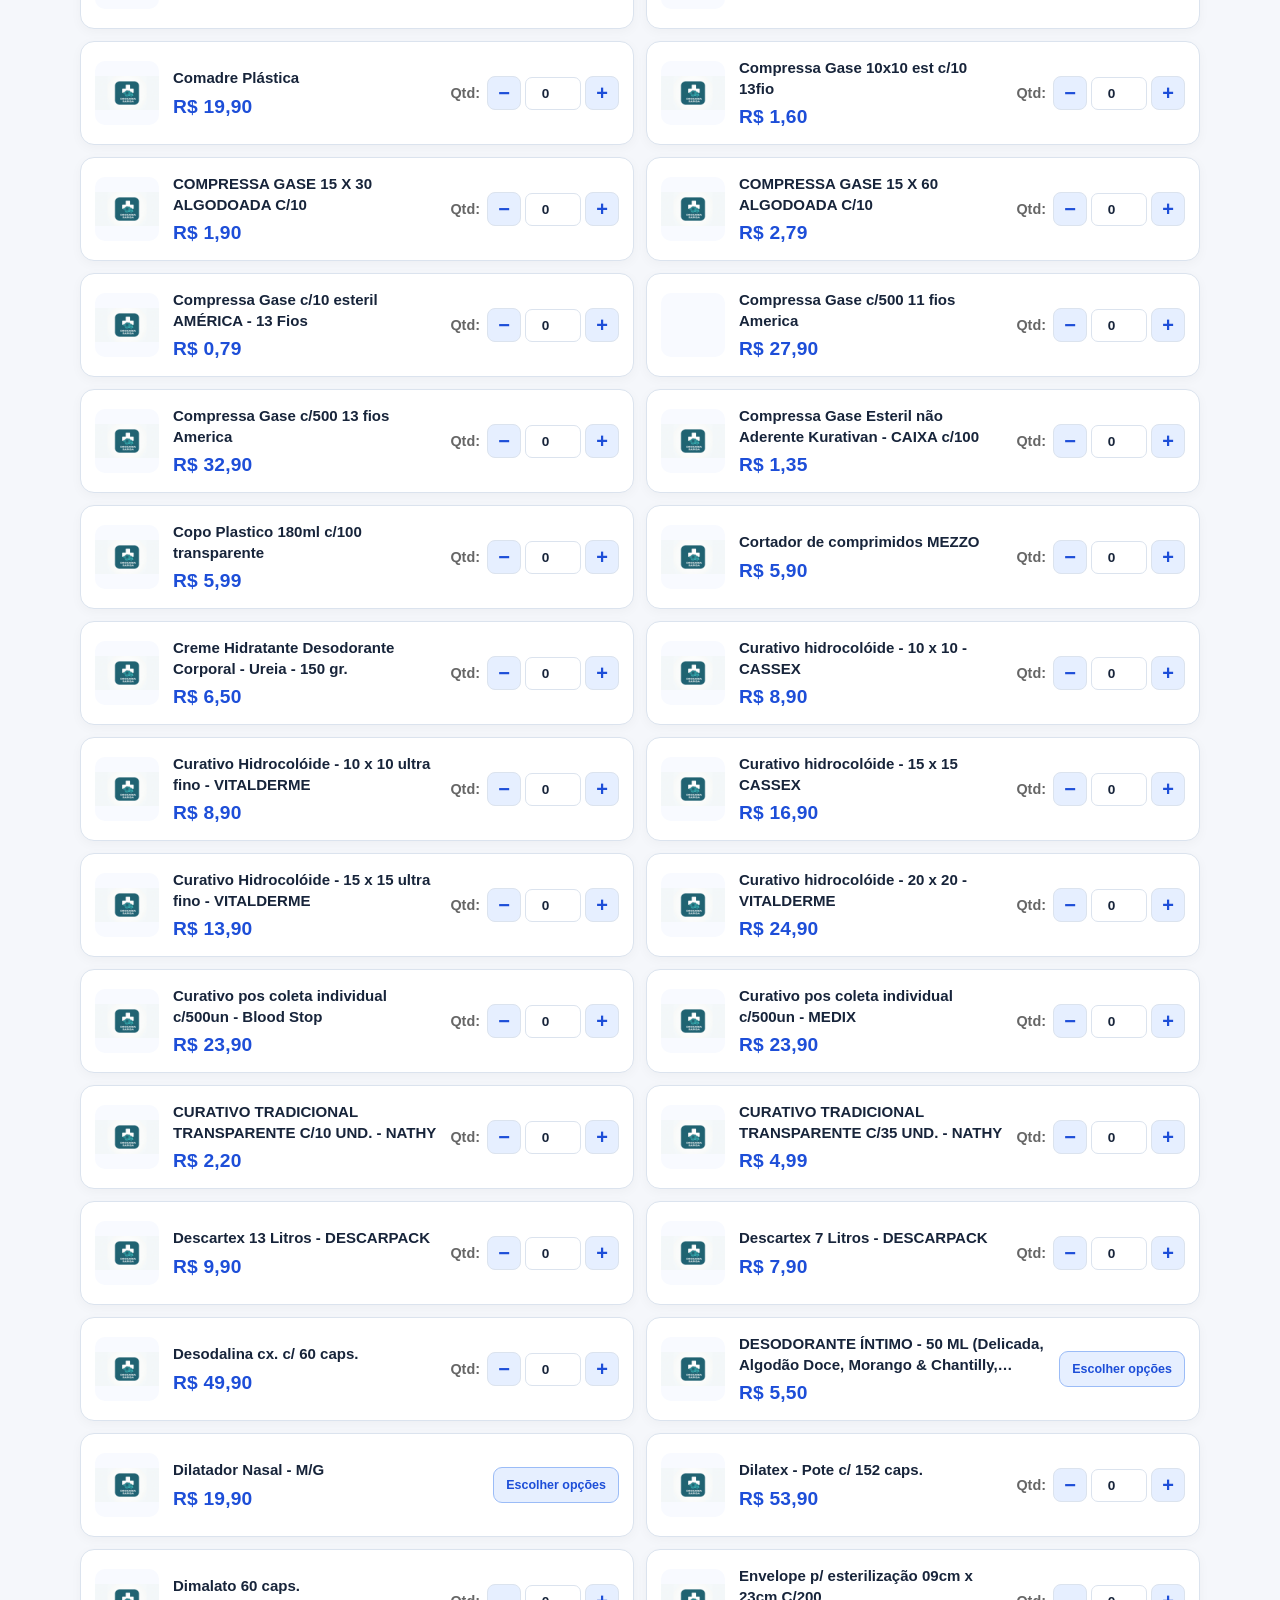
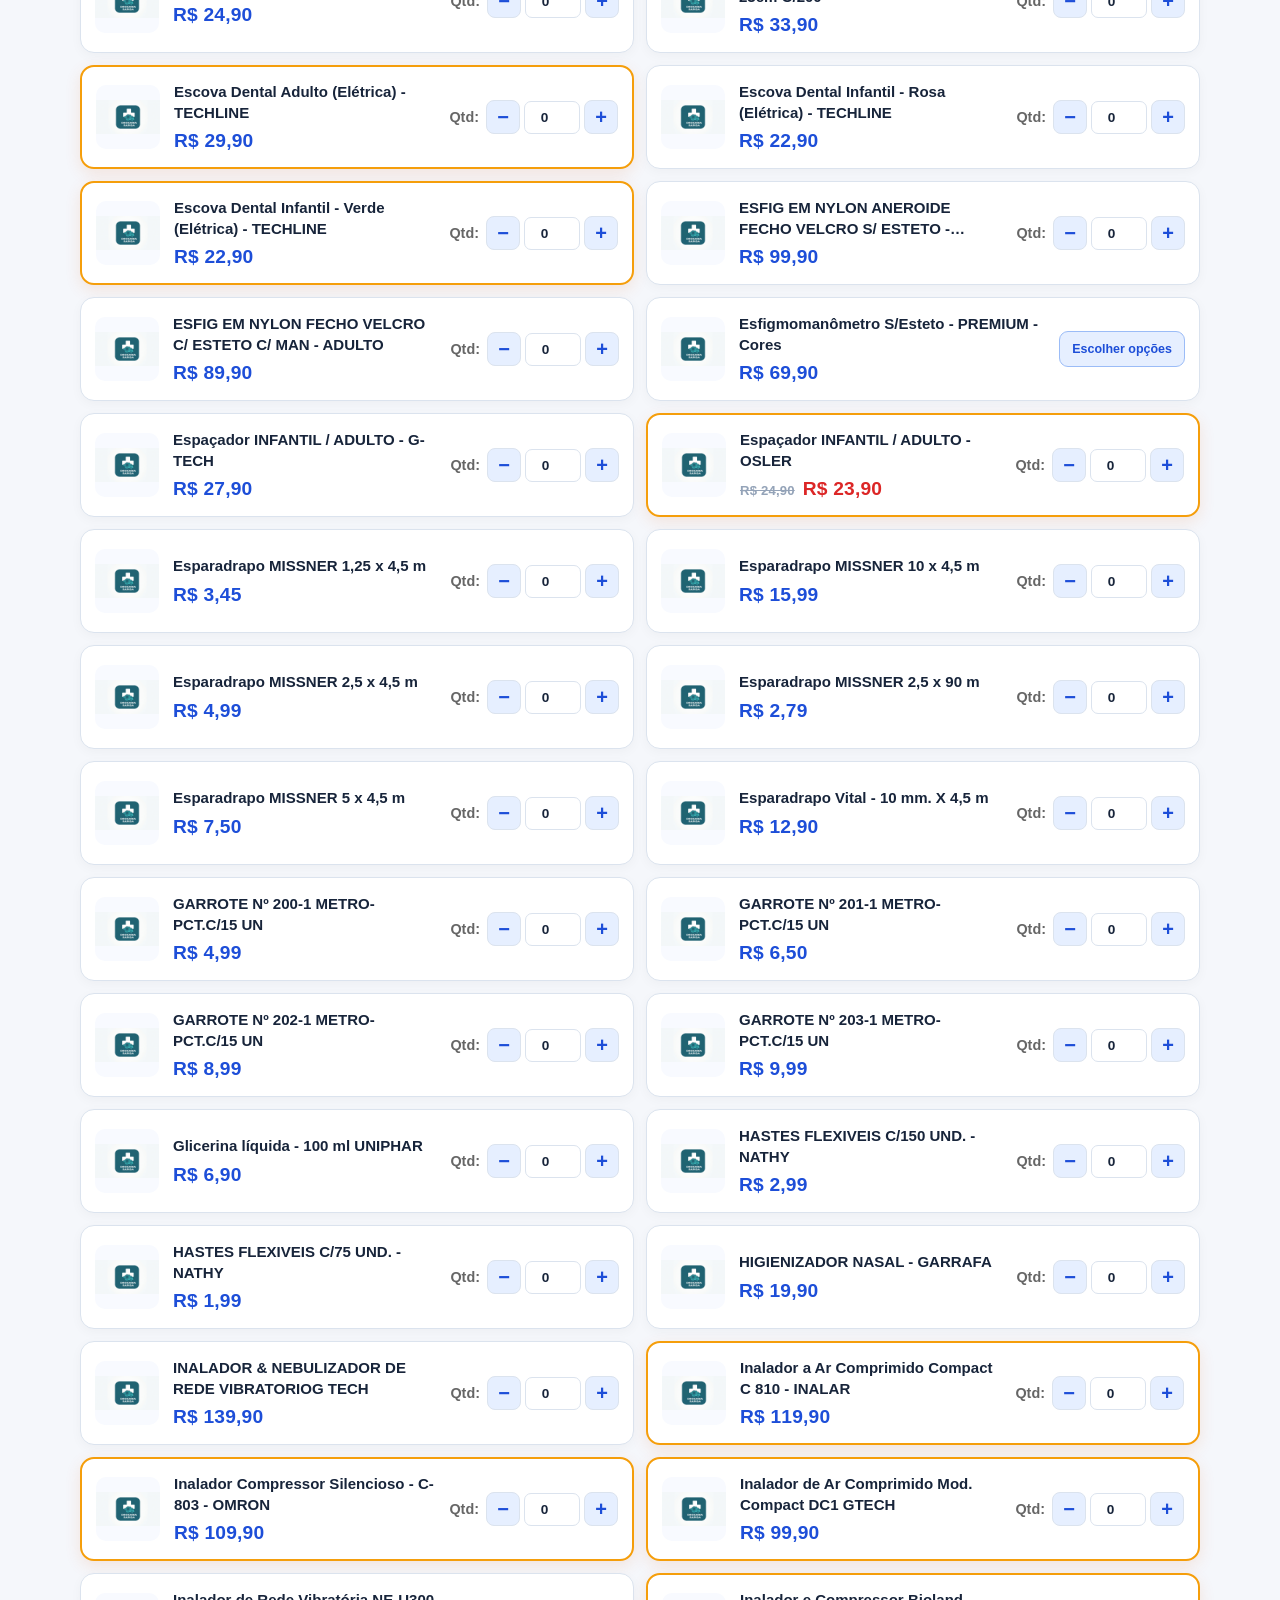
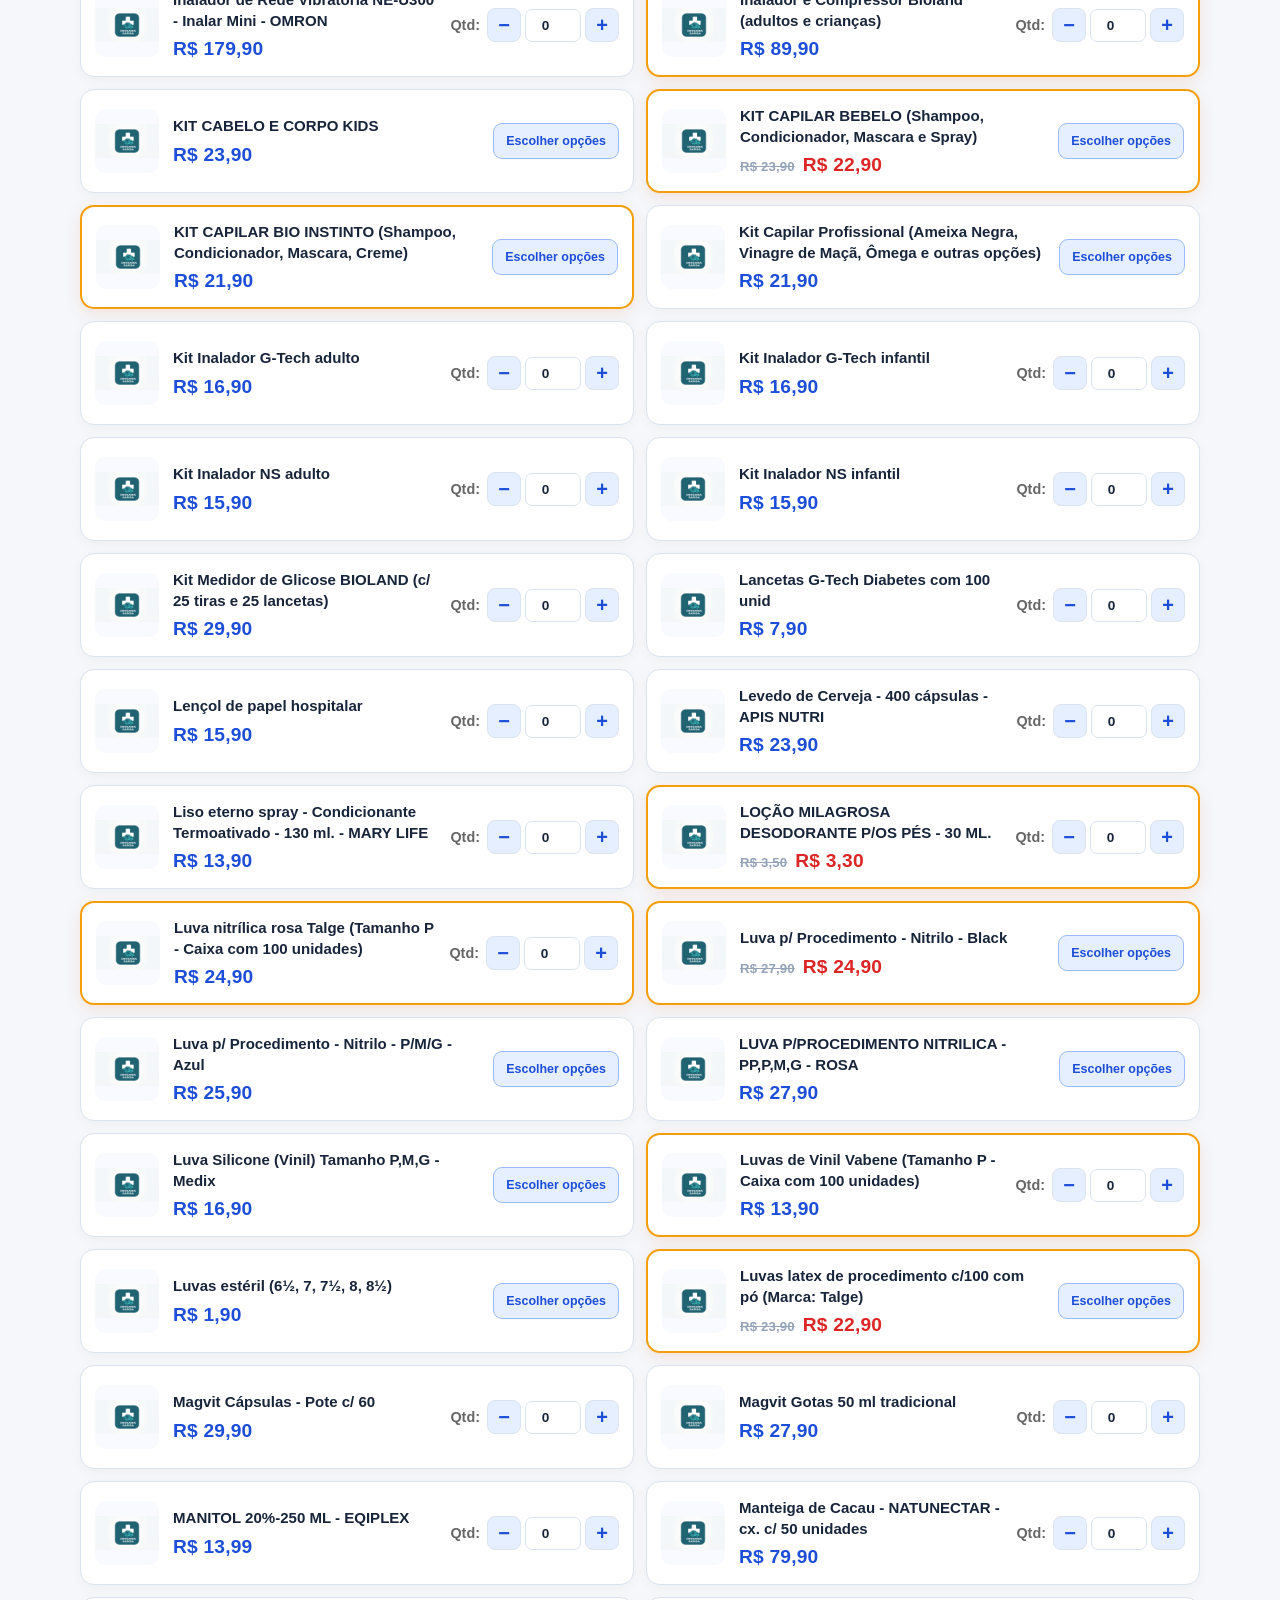
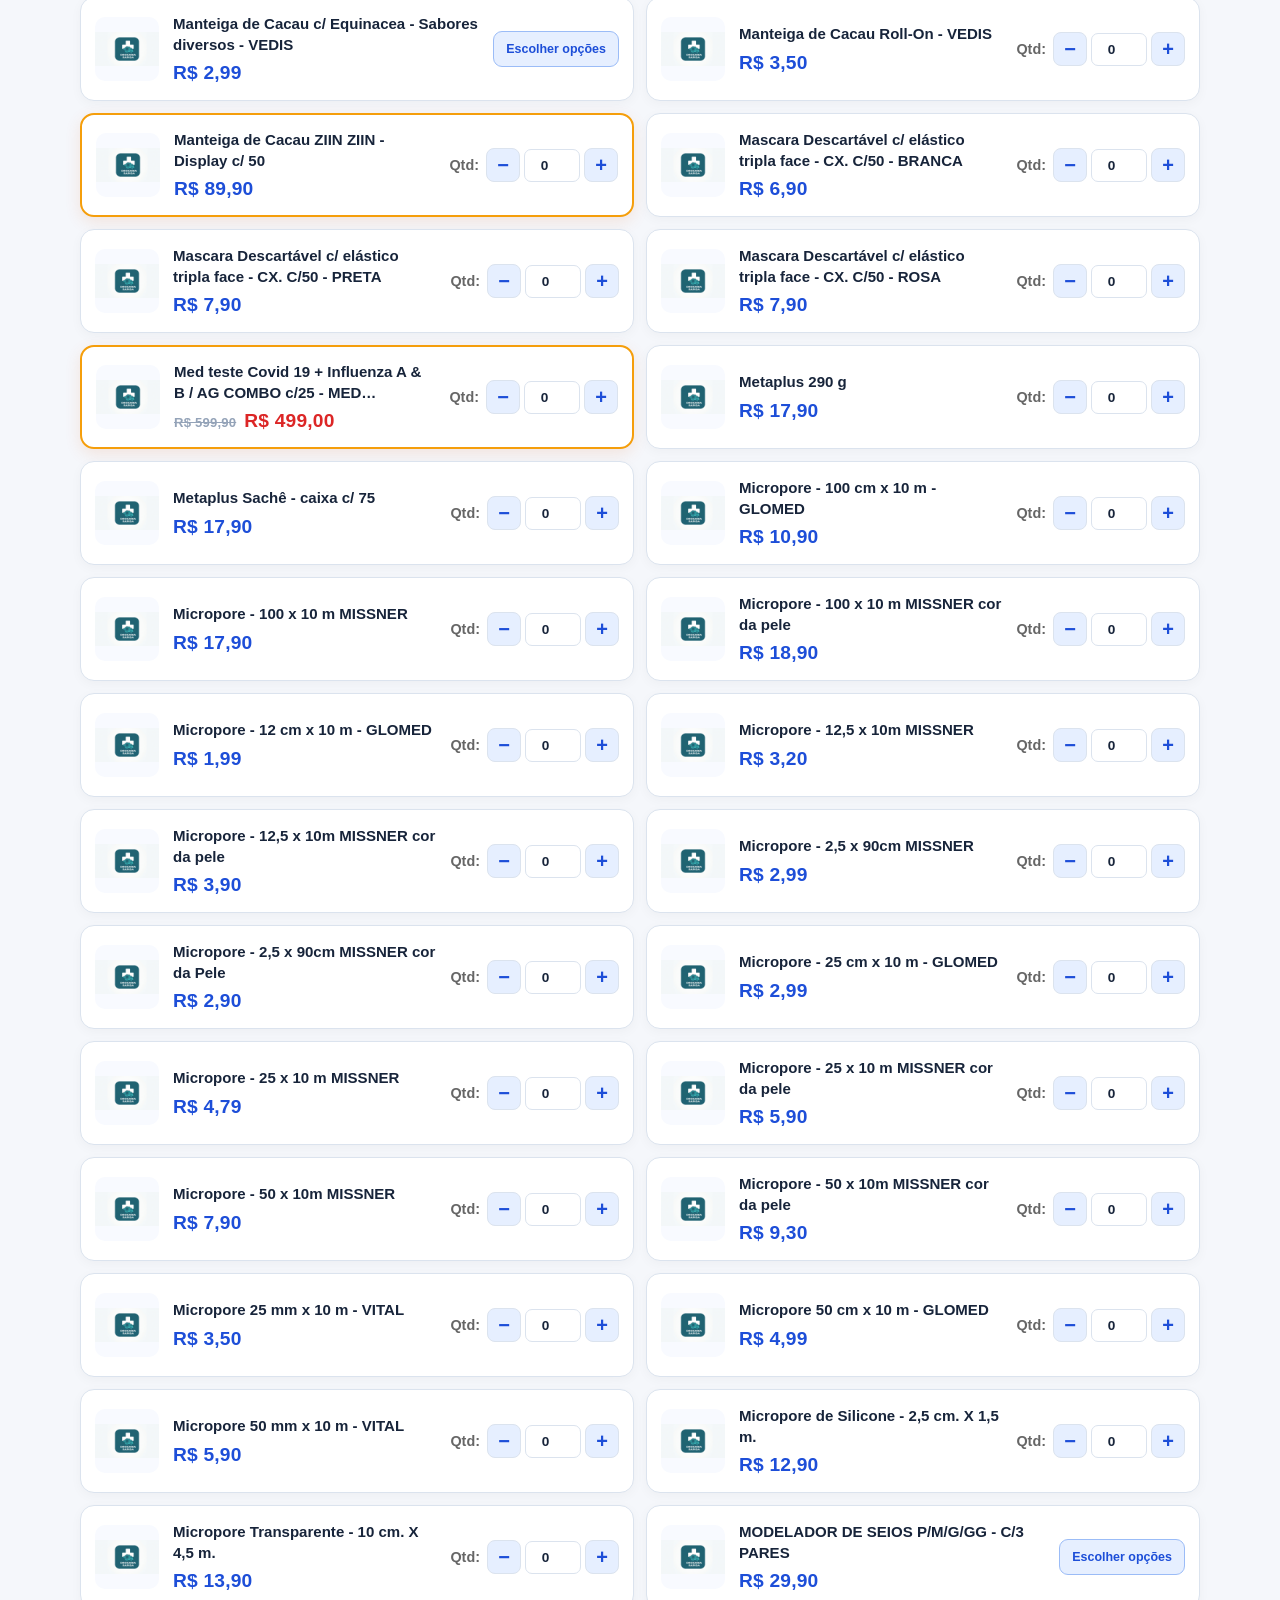
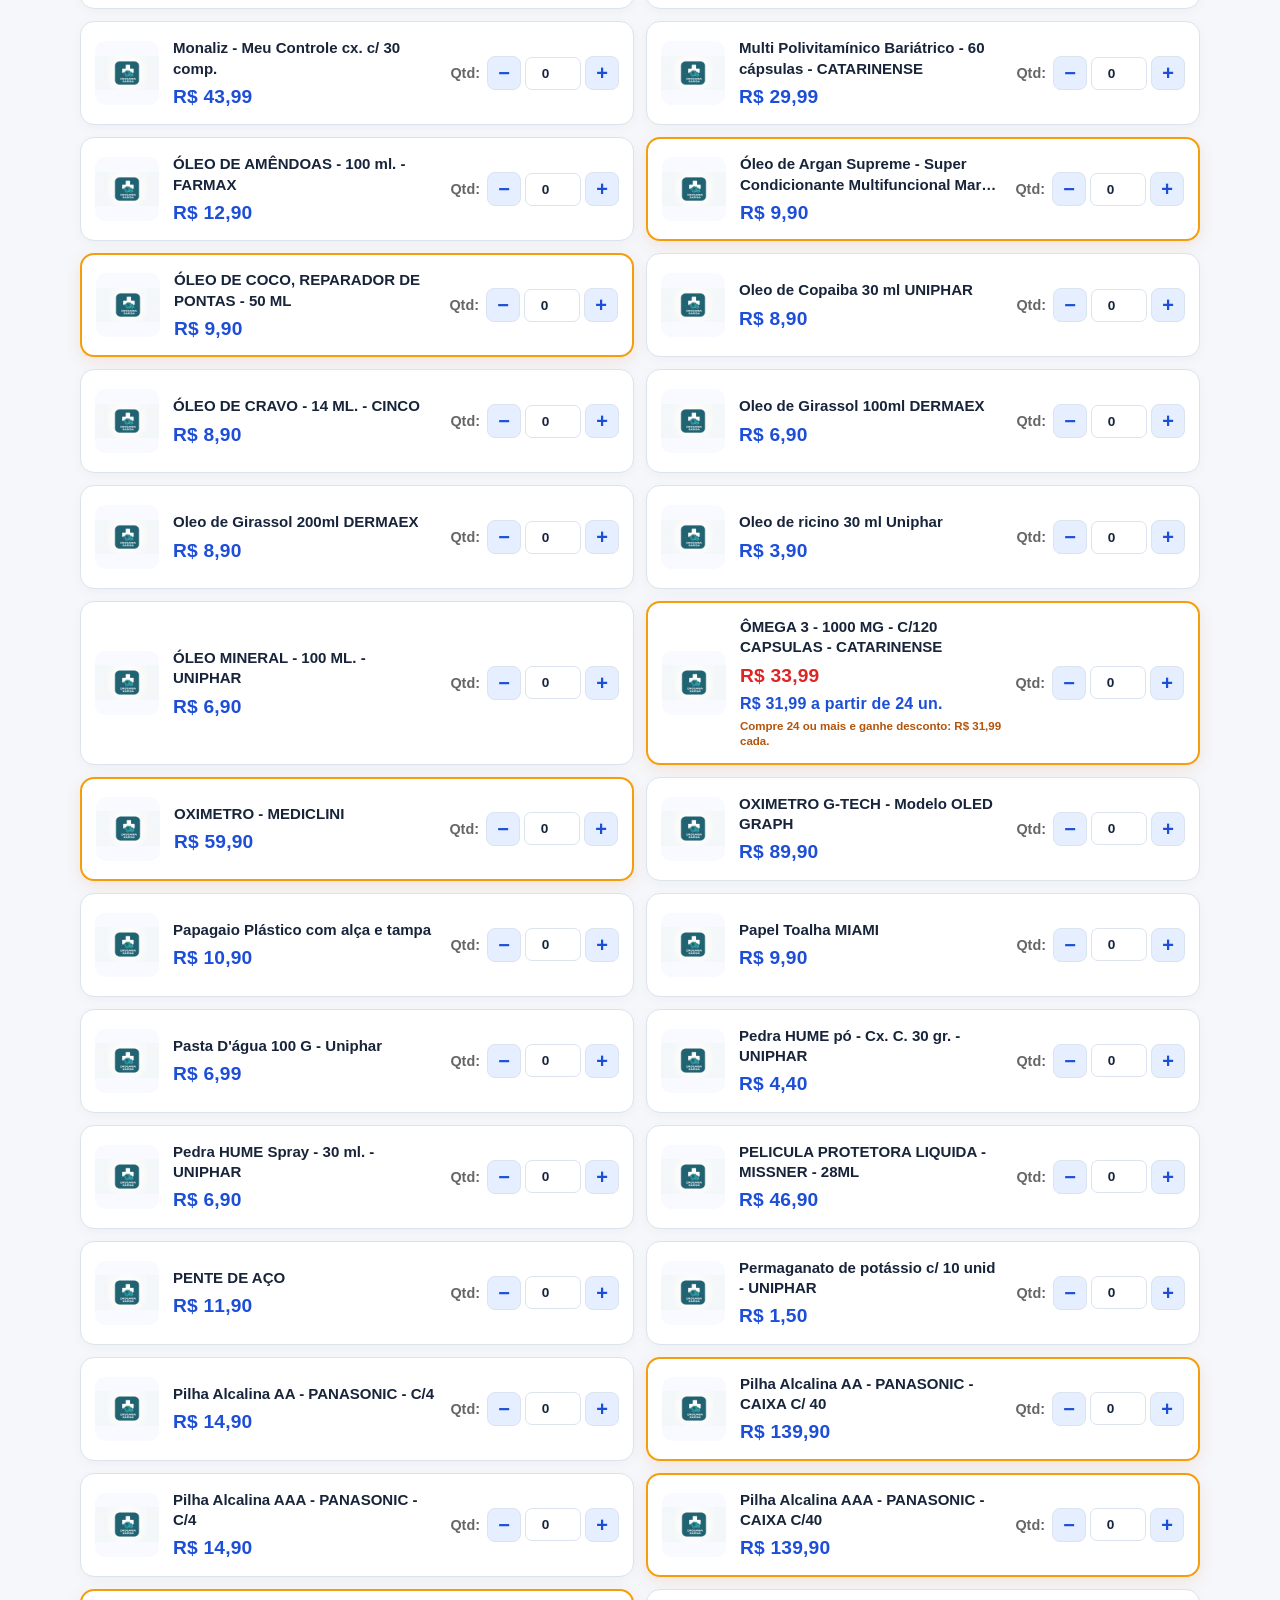
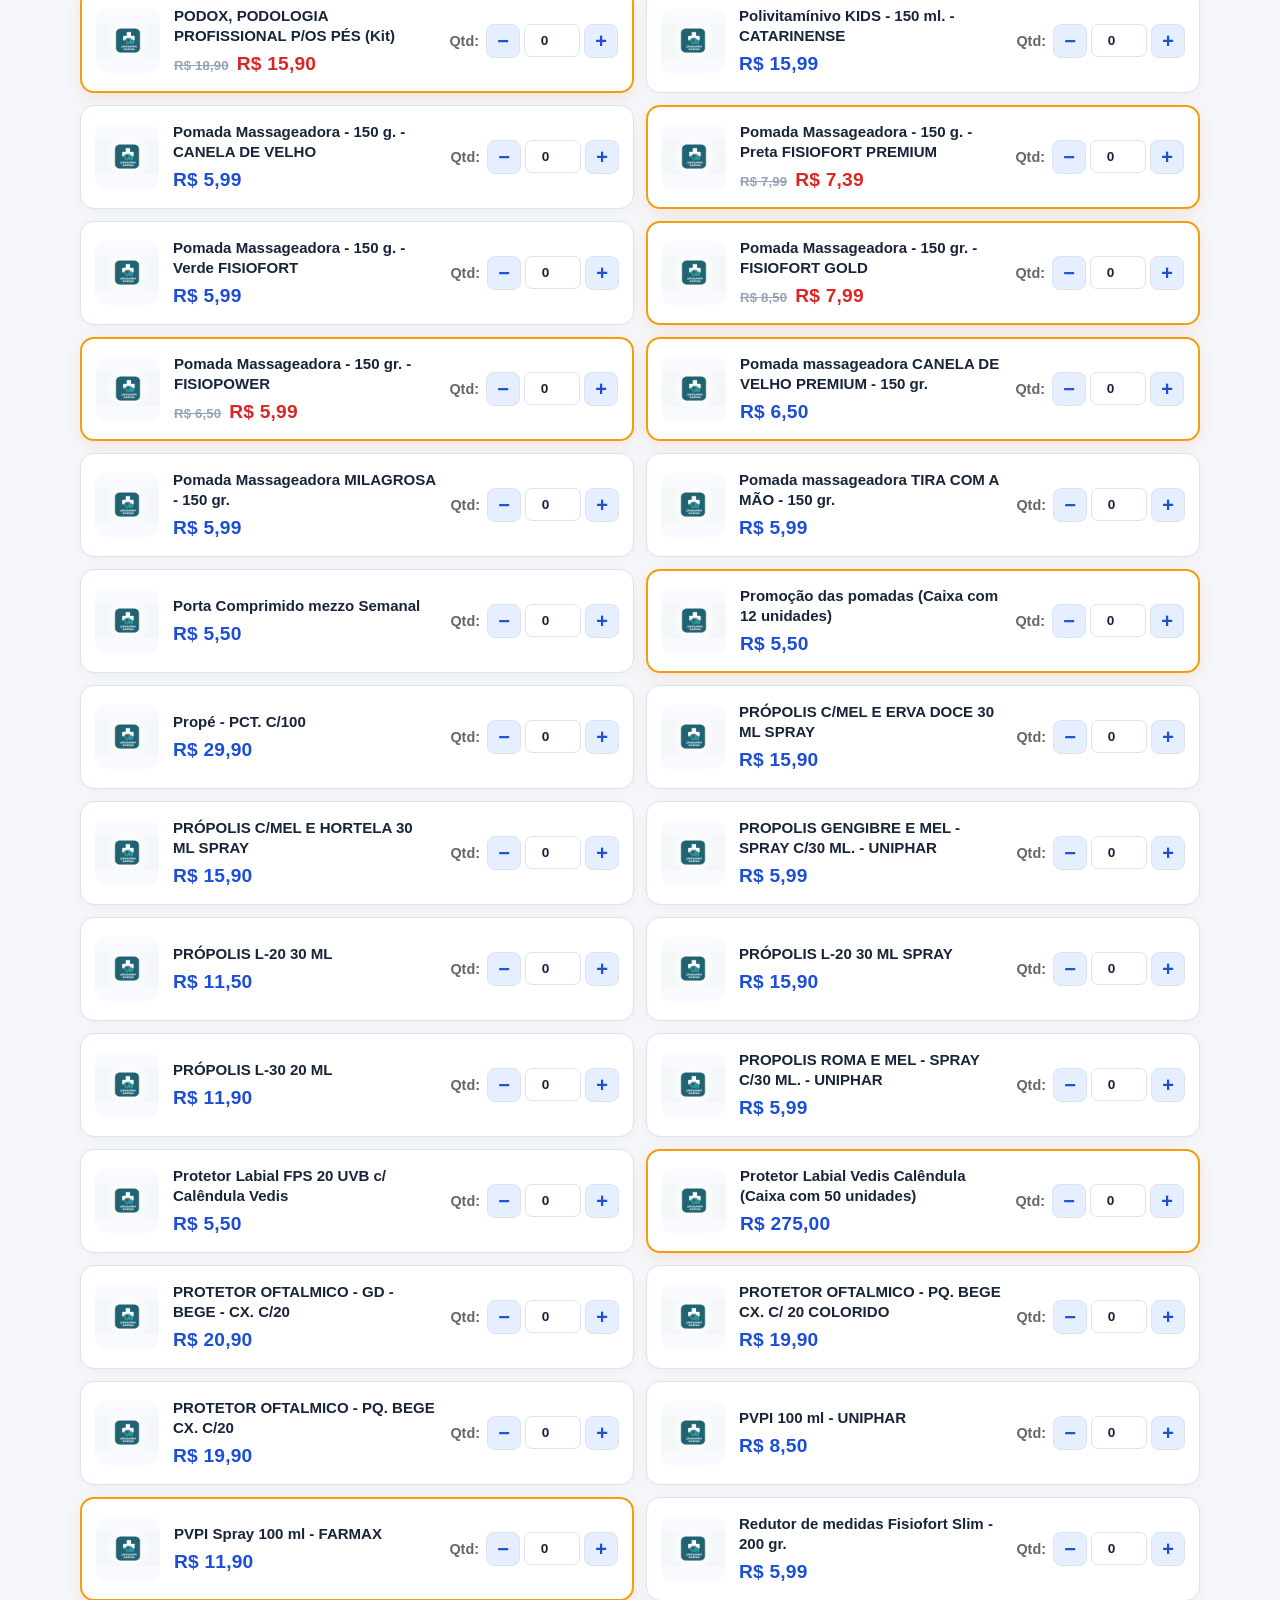
==== commit 624b2755: "Add files via upload" ====
--- a/index.html
+++ b/index.html
@@ -84,6 +84,7 @@
         <div class="product-detail-backdrop" data-close-product></div>
         <div class="product-detail-dialog" role="dialog" aria-modal="true" aria-labelledby="product-detail-title">
             <button class="icon-button product-detail-close" type="button" aria-label="Fechar detalhes" data-close-product>&times;</button>
+            <img class="product-detail-image" id="product-detail-image" src="assets/images/branding/logo.png.jpg" alt="">
             <p class="eyebrow">Detalhes do produto</p>
             <h2 id="product-detail-title">Produto</h2>
             <p id="product-detail-description" class="product-detail-description"></p>
--- a/assets/css/style.css
+++ b/assets/css/style.css
@@ -246,6 +246,7 @@
 .product-detail-dialog { position: relative; width: min(480px, calc(100% - 28px)); max-height: calc(100vh - 28px); overflow-y: auto; padding: 28px; border-radius: 20px; background: var(--surface); box-shadow: 0 24px 60px rgba(23, 37, 84, 0.24); transform: translateY(15px) scale(0.98); transition: transform 0.2s; }
 .product-detail-panel.is-open .product-detail-dialog { transform: translateY(0) scale(1); }
 .product-detail-close { position: absolute; top: 16px; right: 16px; z-index: 1; }
+.product-detail-image { display: block; width: min(100%, 260px); height: 190px; margin: 0 auto 20px; border-radius: 14px; background: #f8faff; object-fit: contain; }
 .product-detail-dialog h2 { max-width: calc(100% - 40px); margin-bottom: 10px; }
 .product-detail-description { margin-bottom: 16px; color: var(--muted); font-size: 0.9rem; line-height: 1.55; }
 .product-detail-price { display: block; margin-bottom: 20px; color: var(--accent-dark); font-size: 1.8rem; font-weight: 900; letter-spacing: 0.01em; }
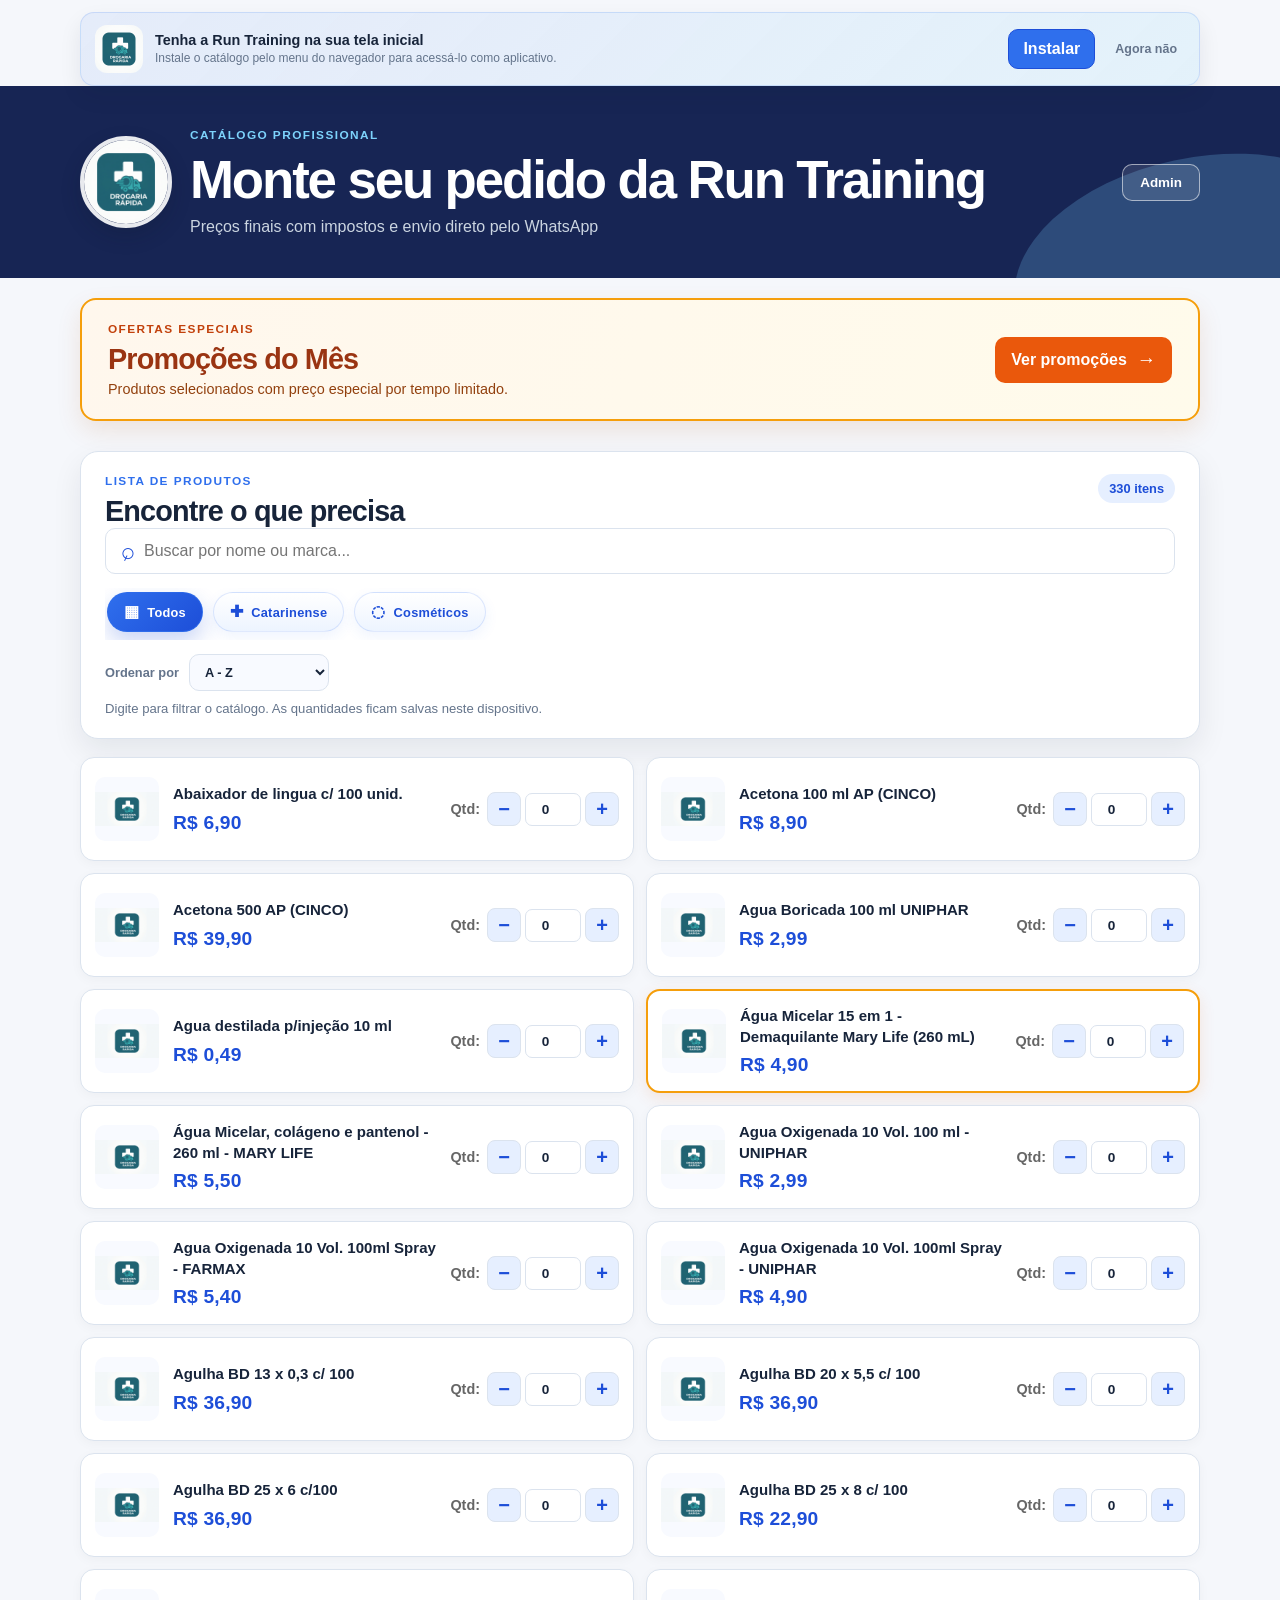
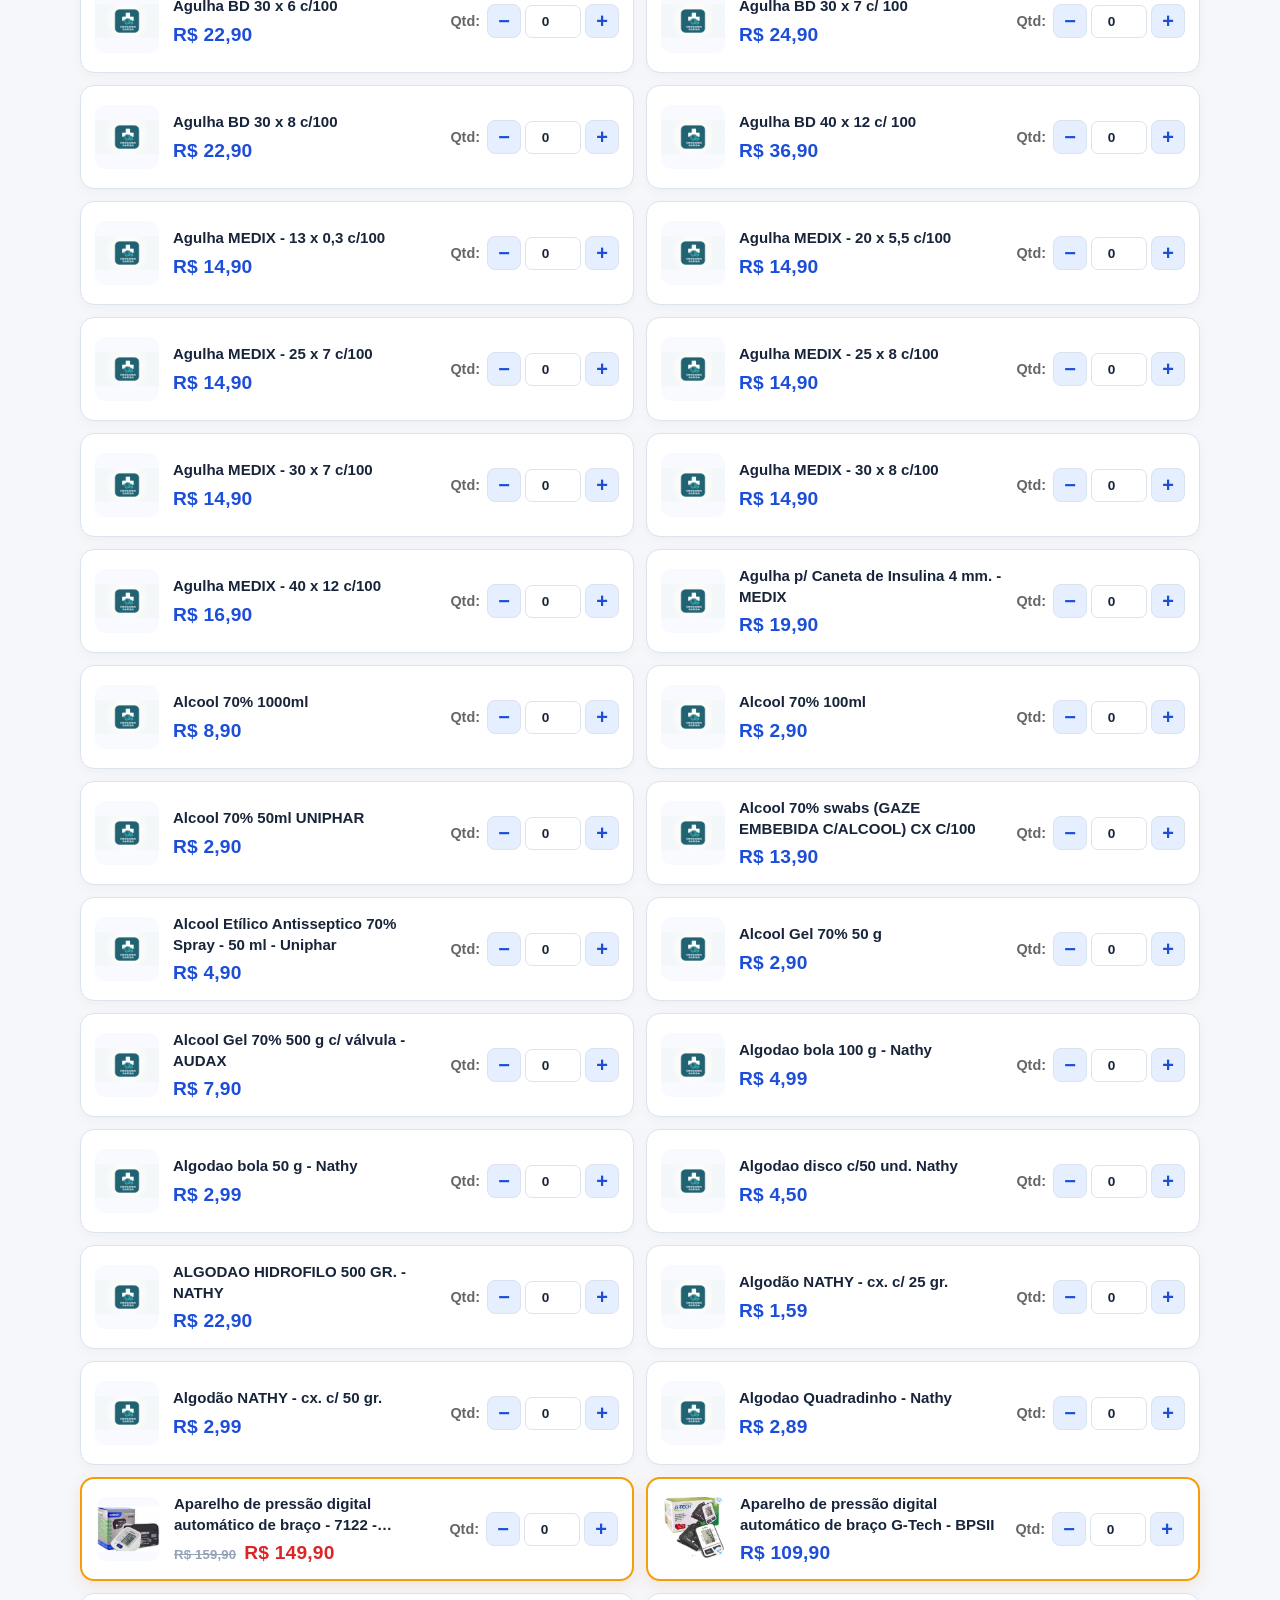
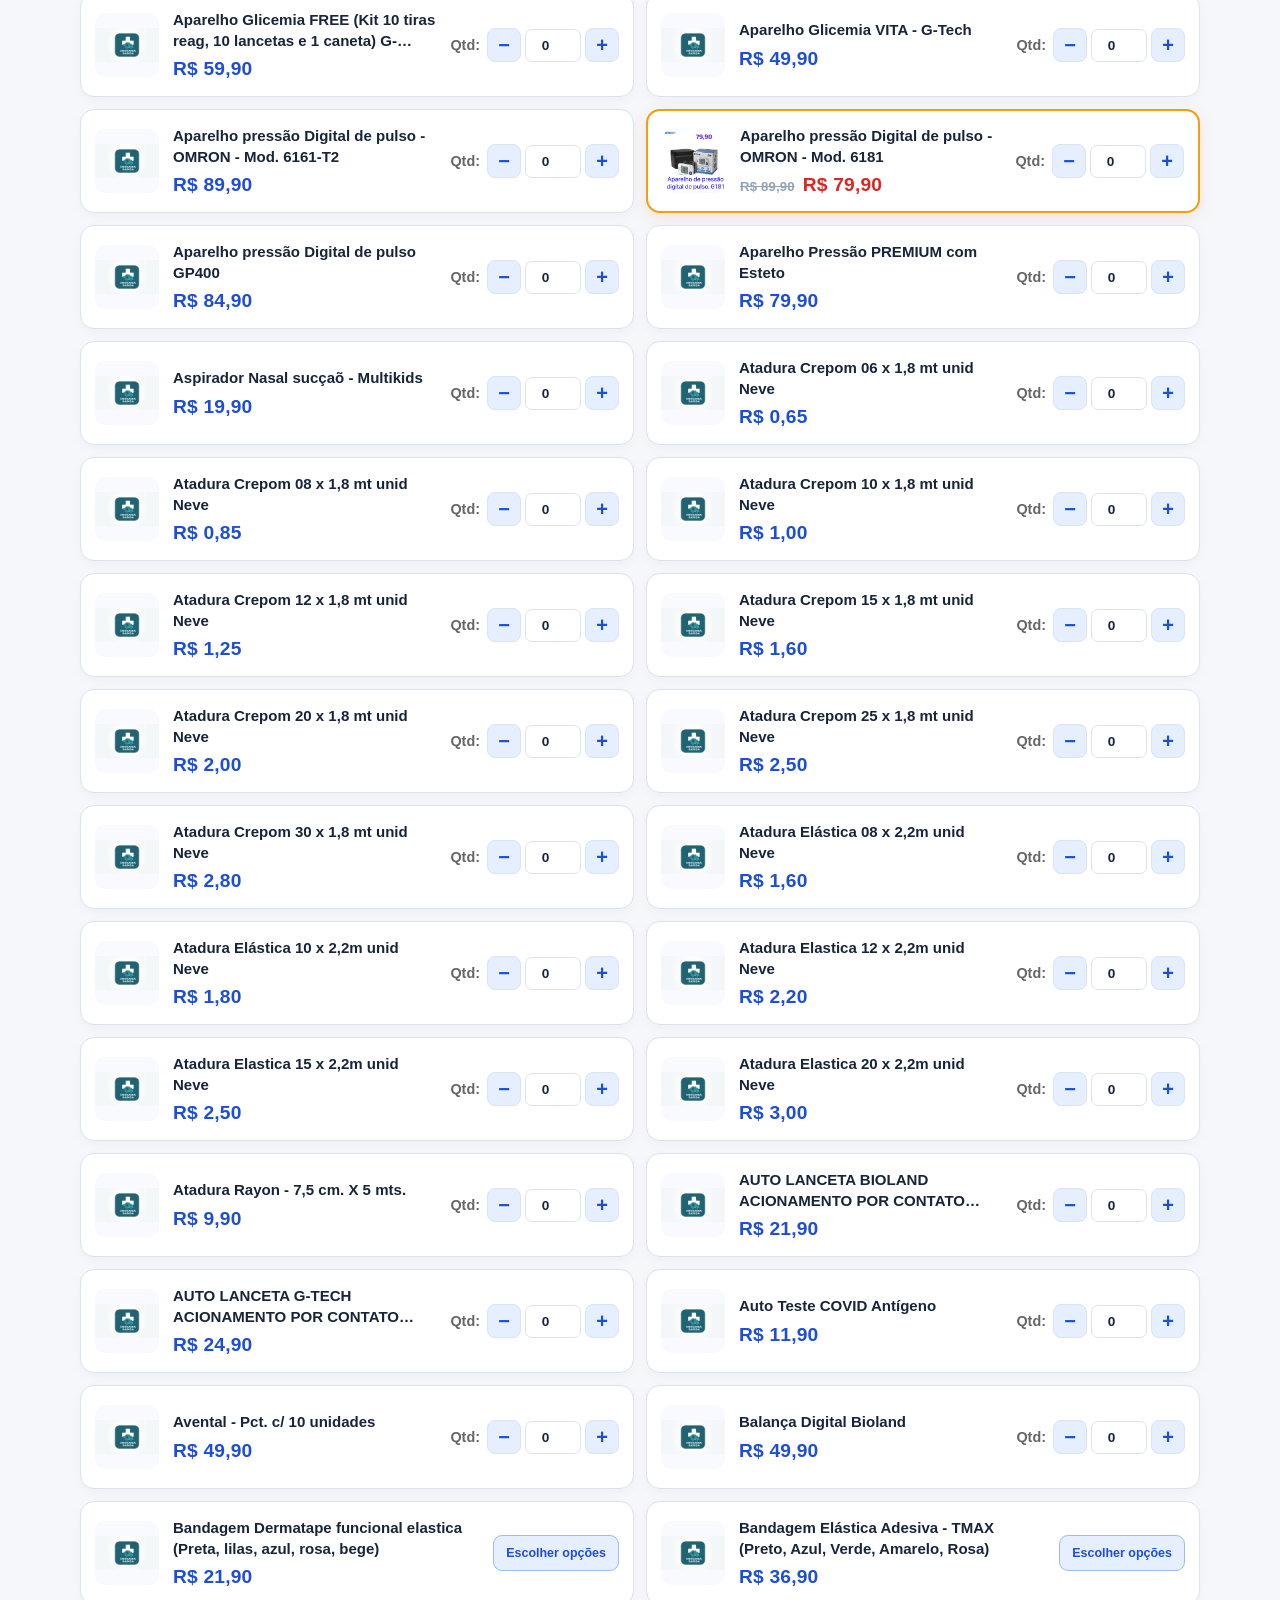
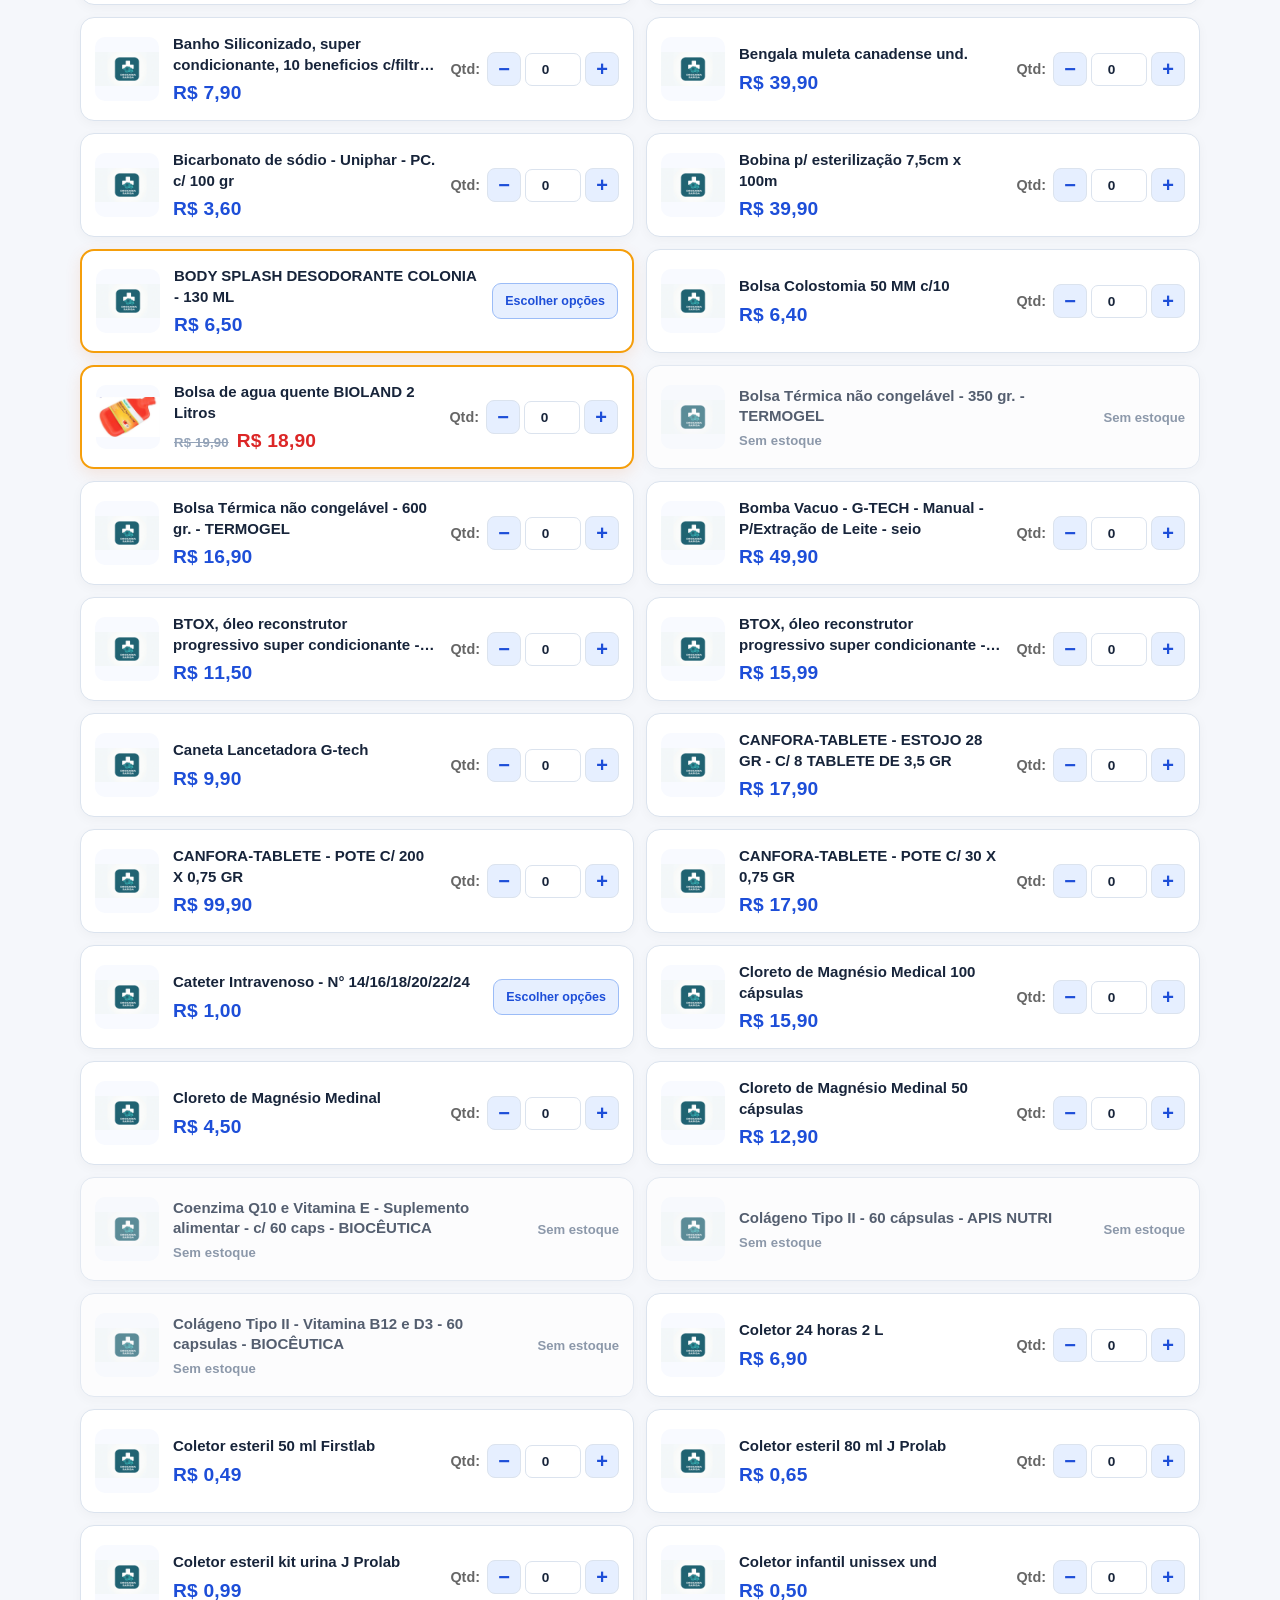
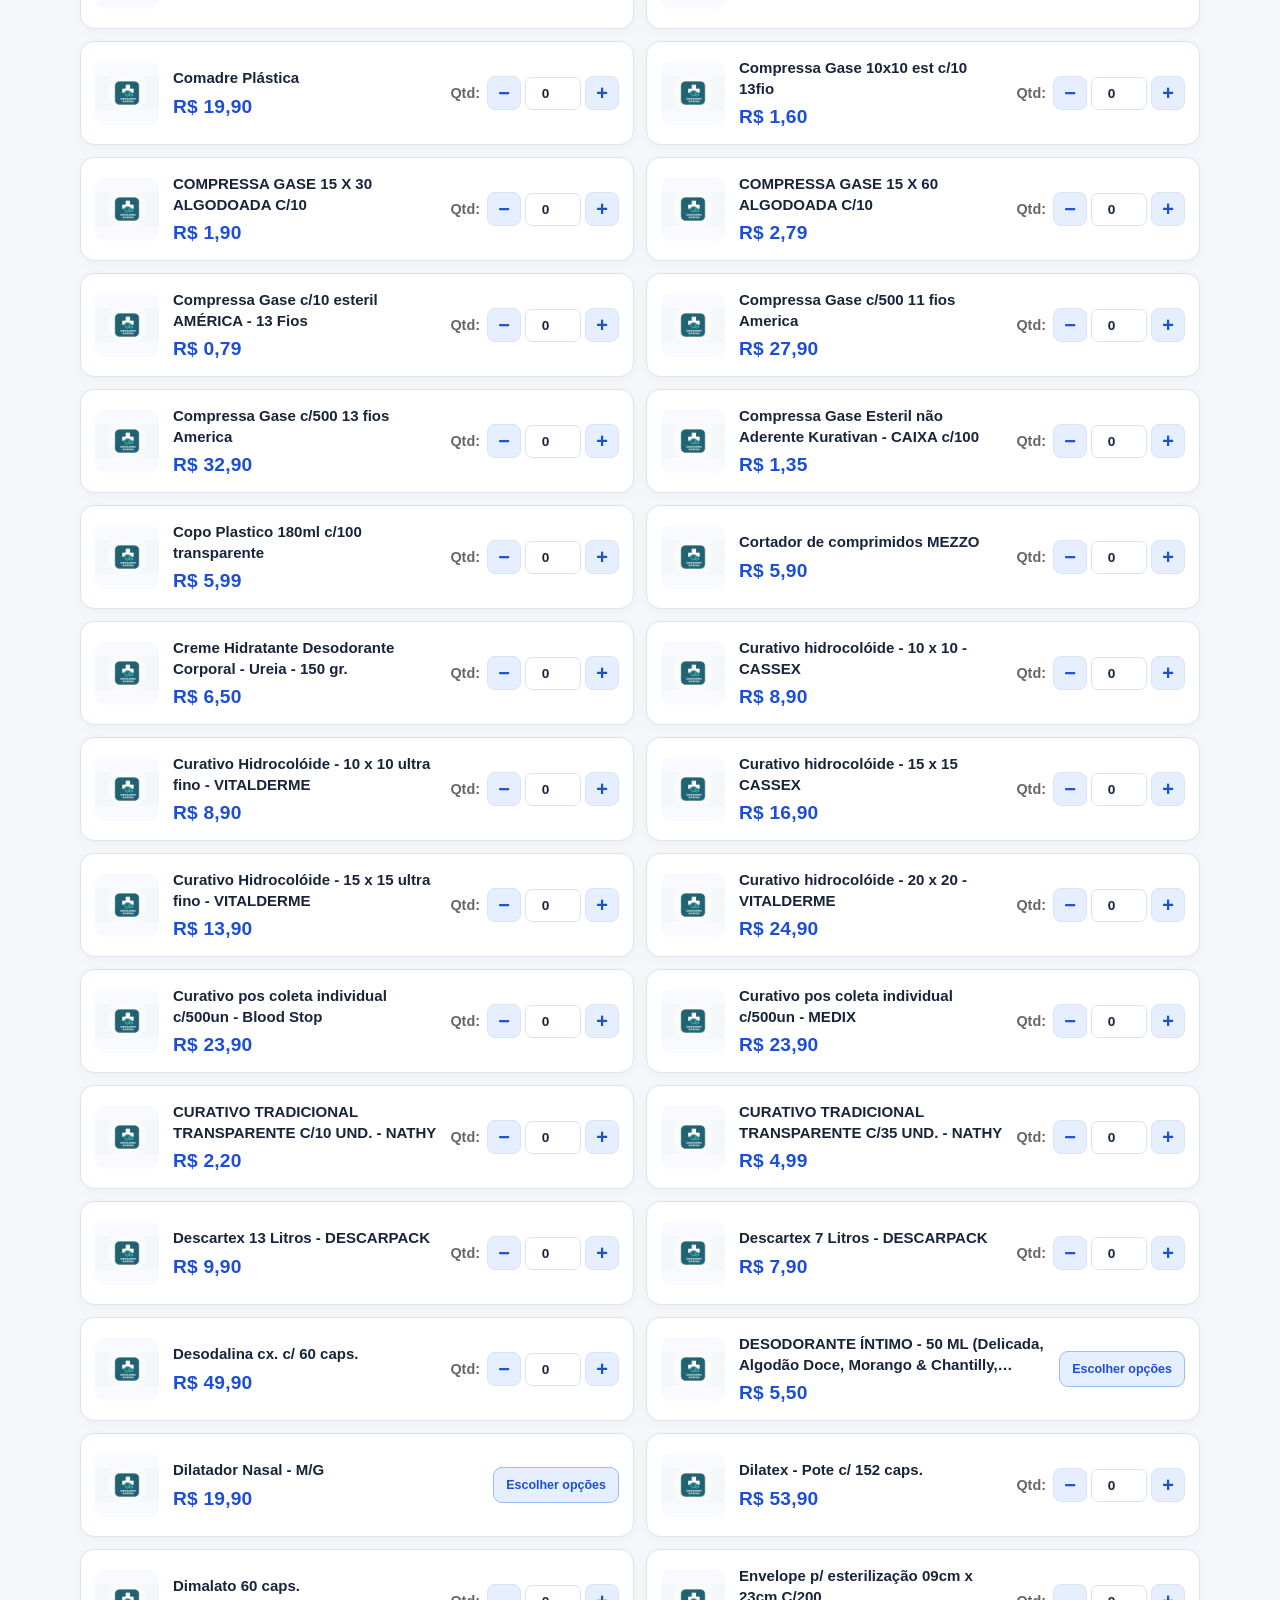
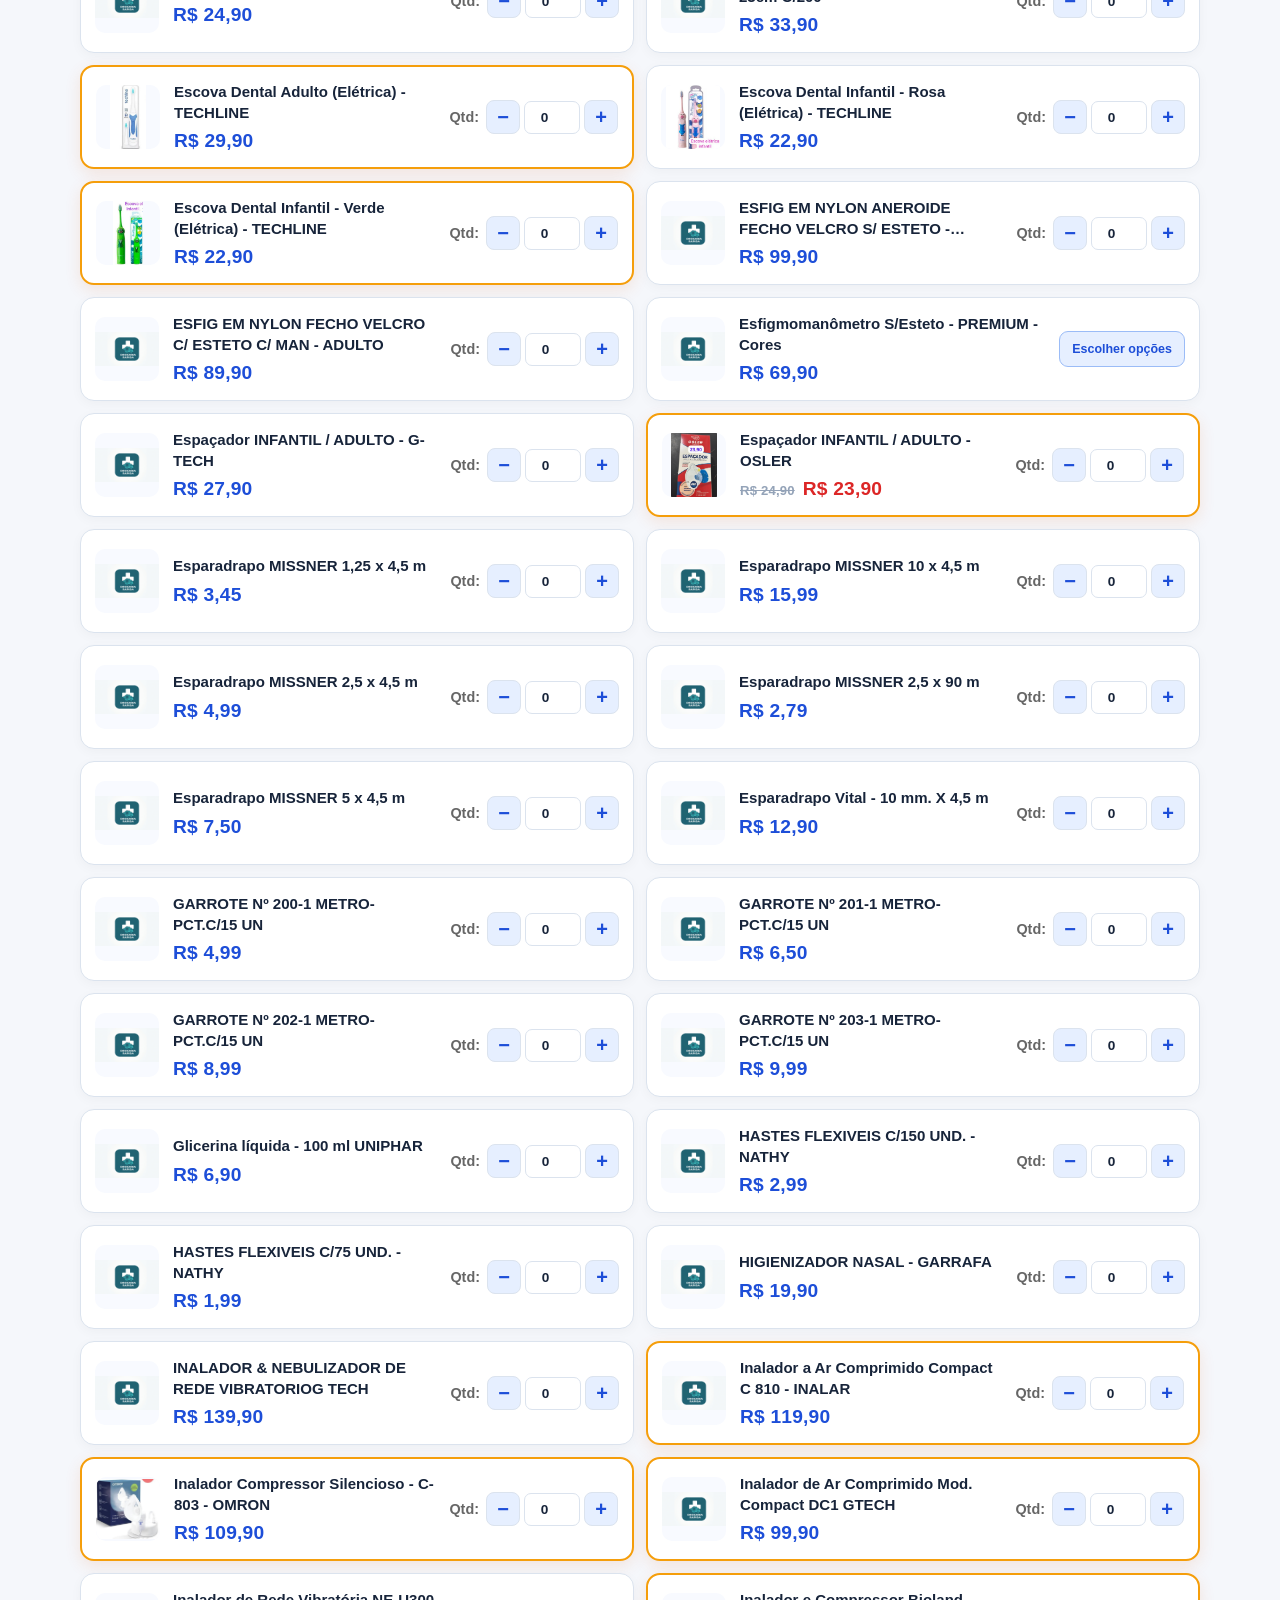
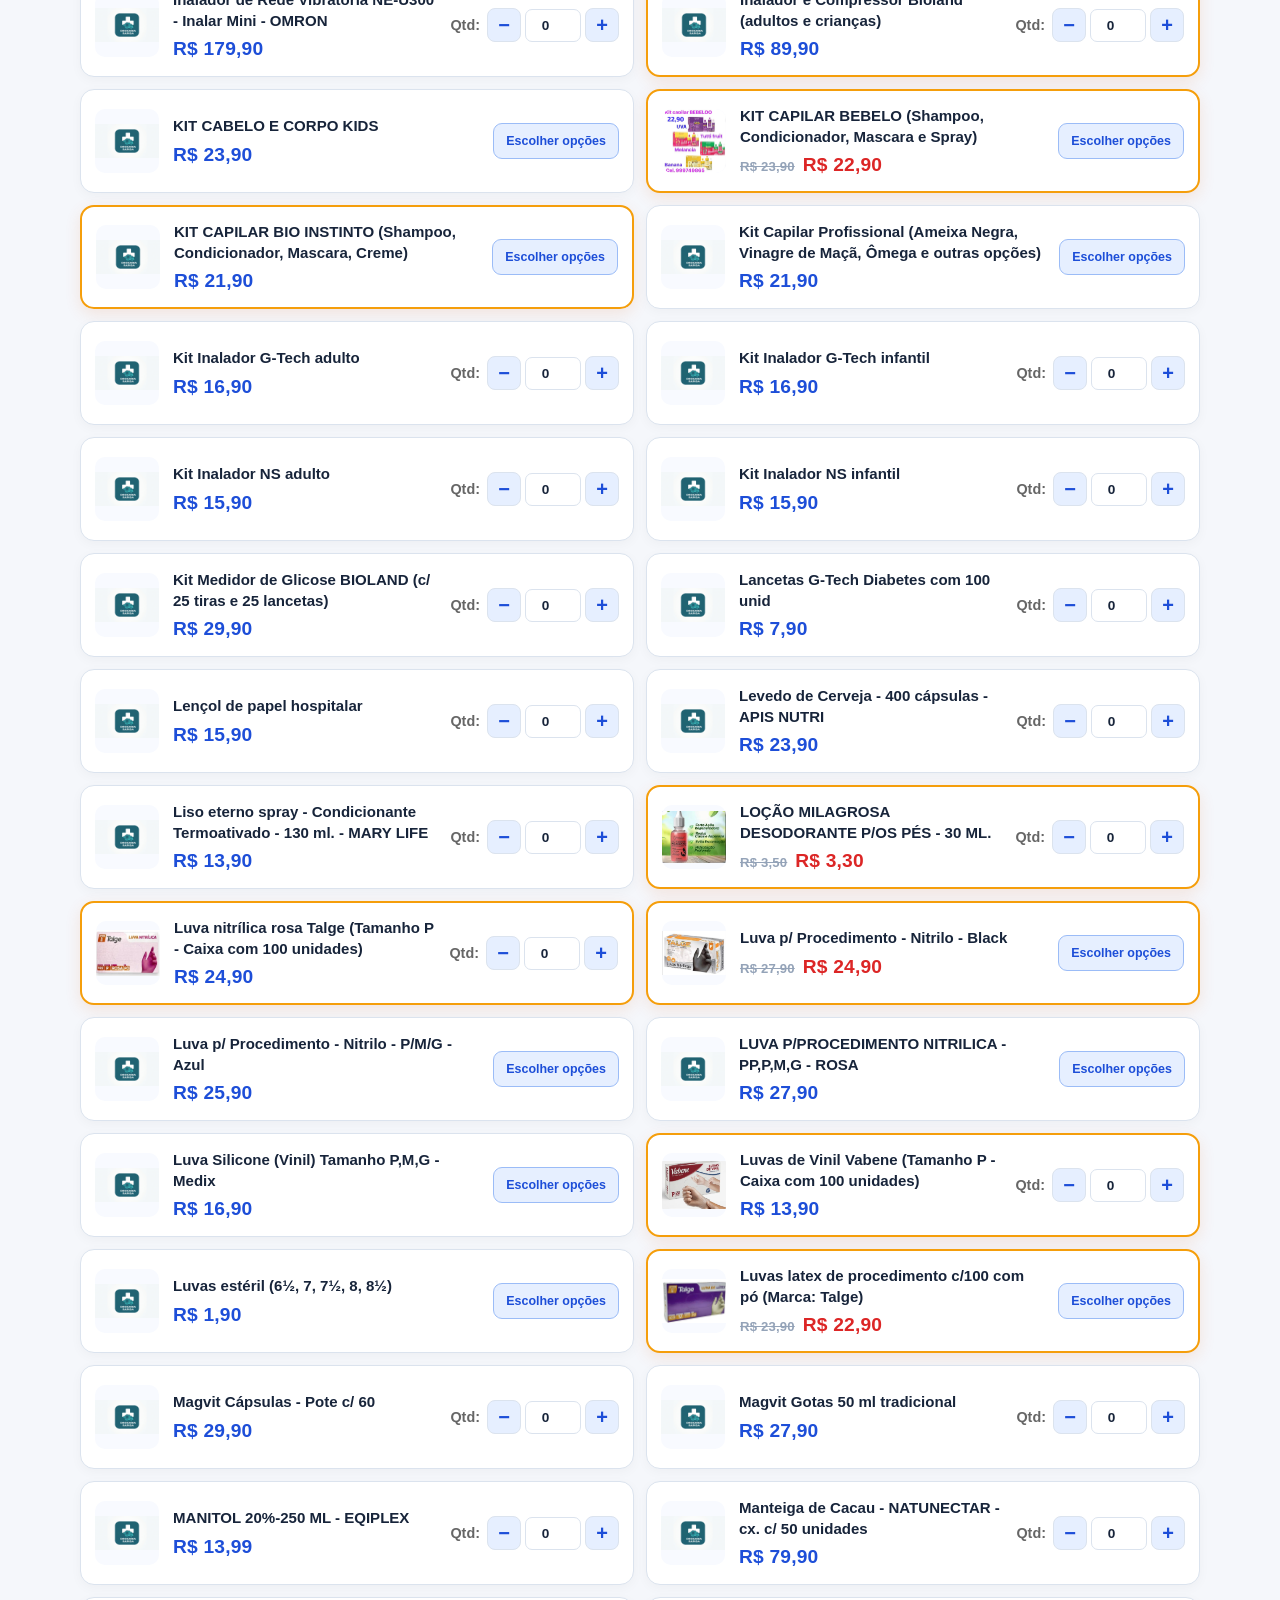
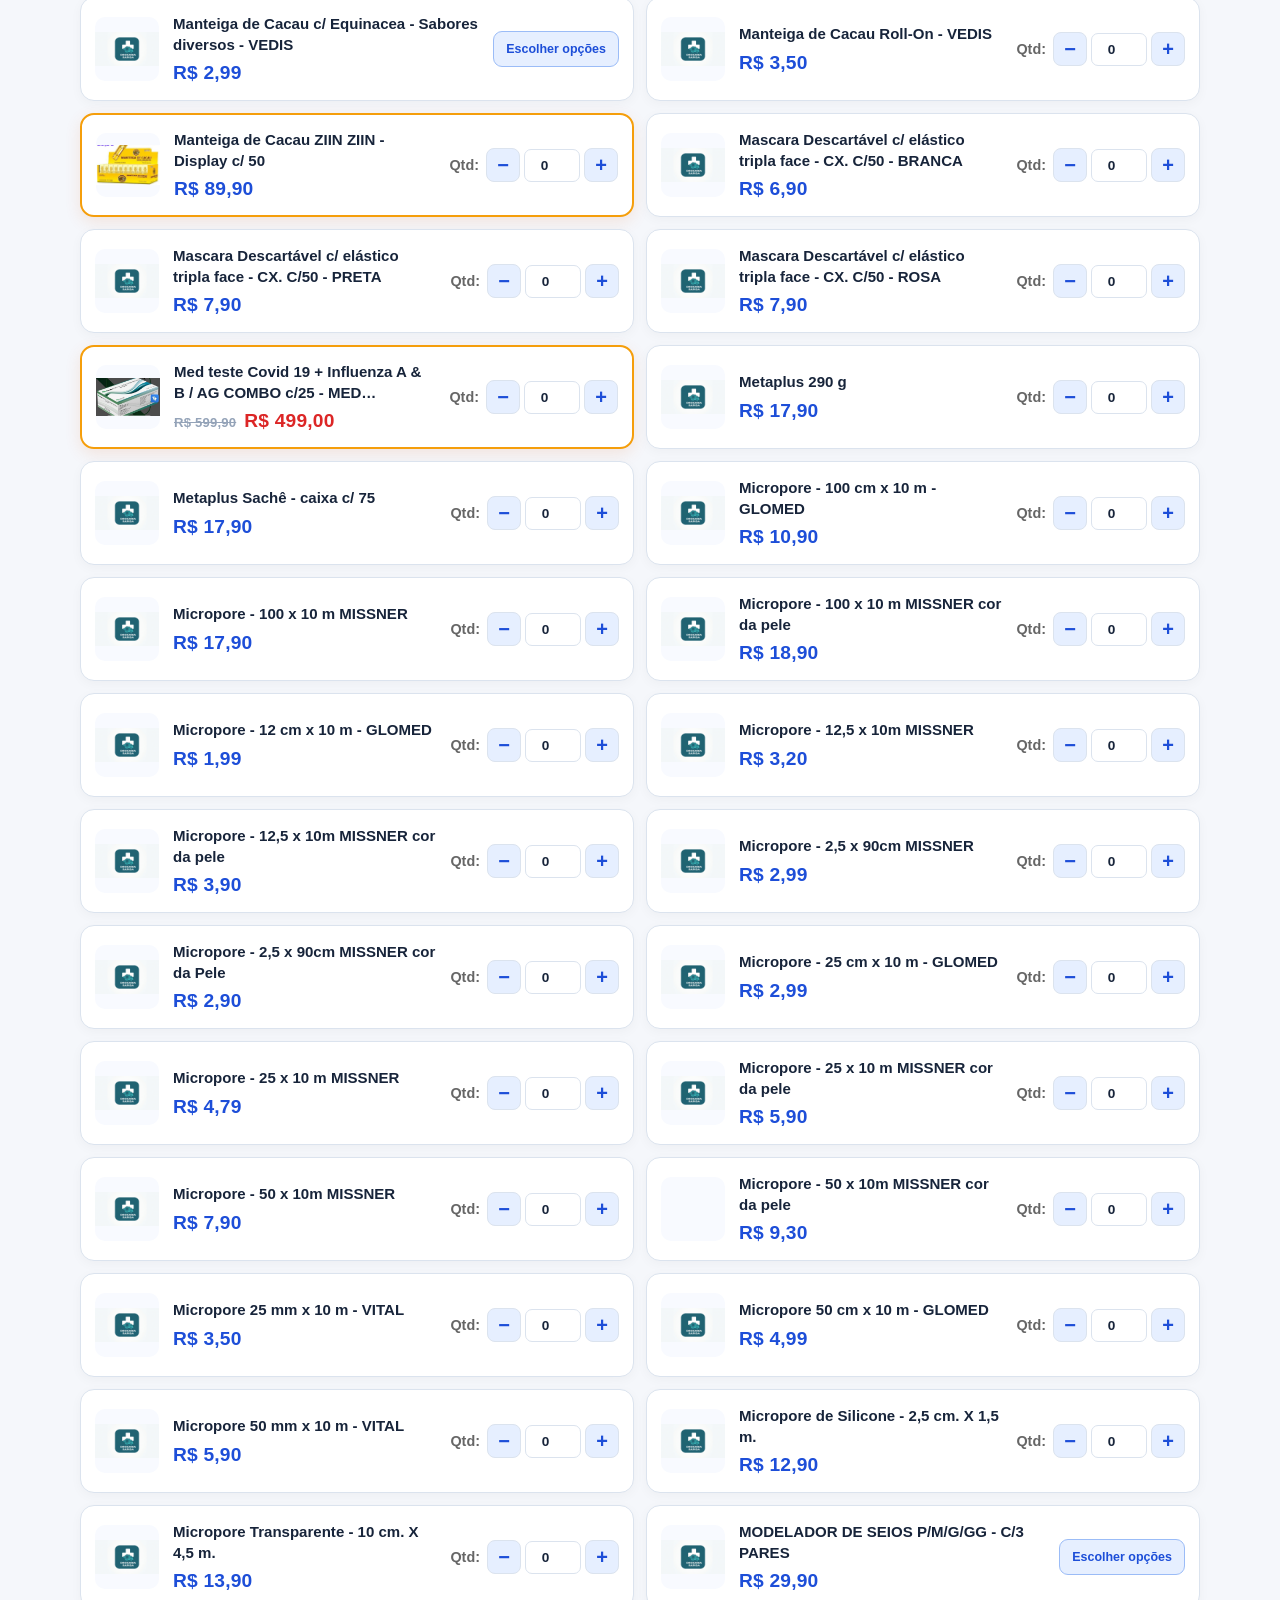
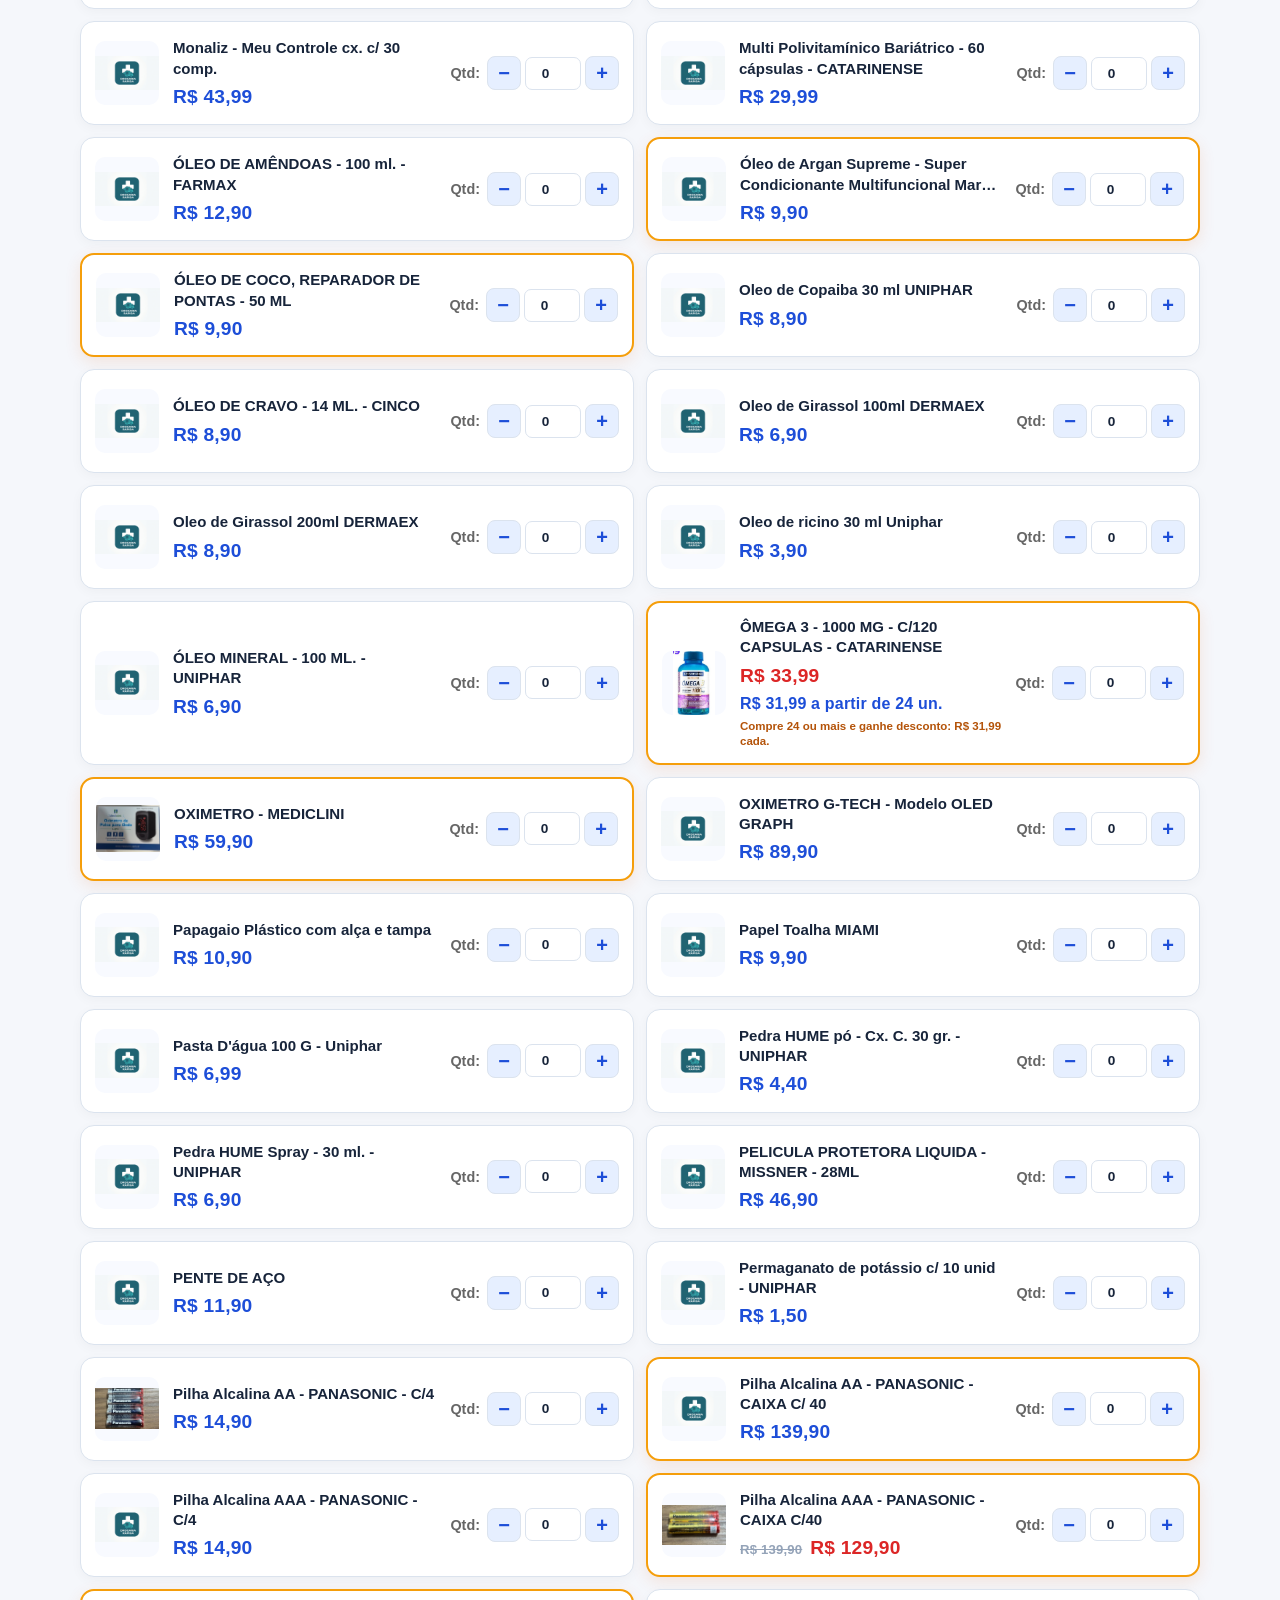
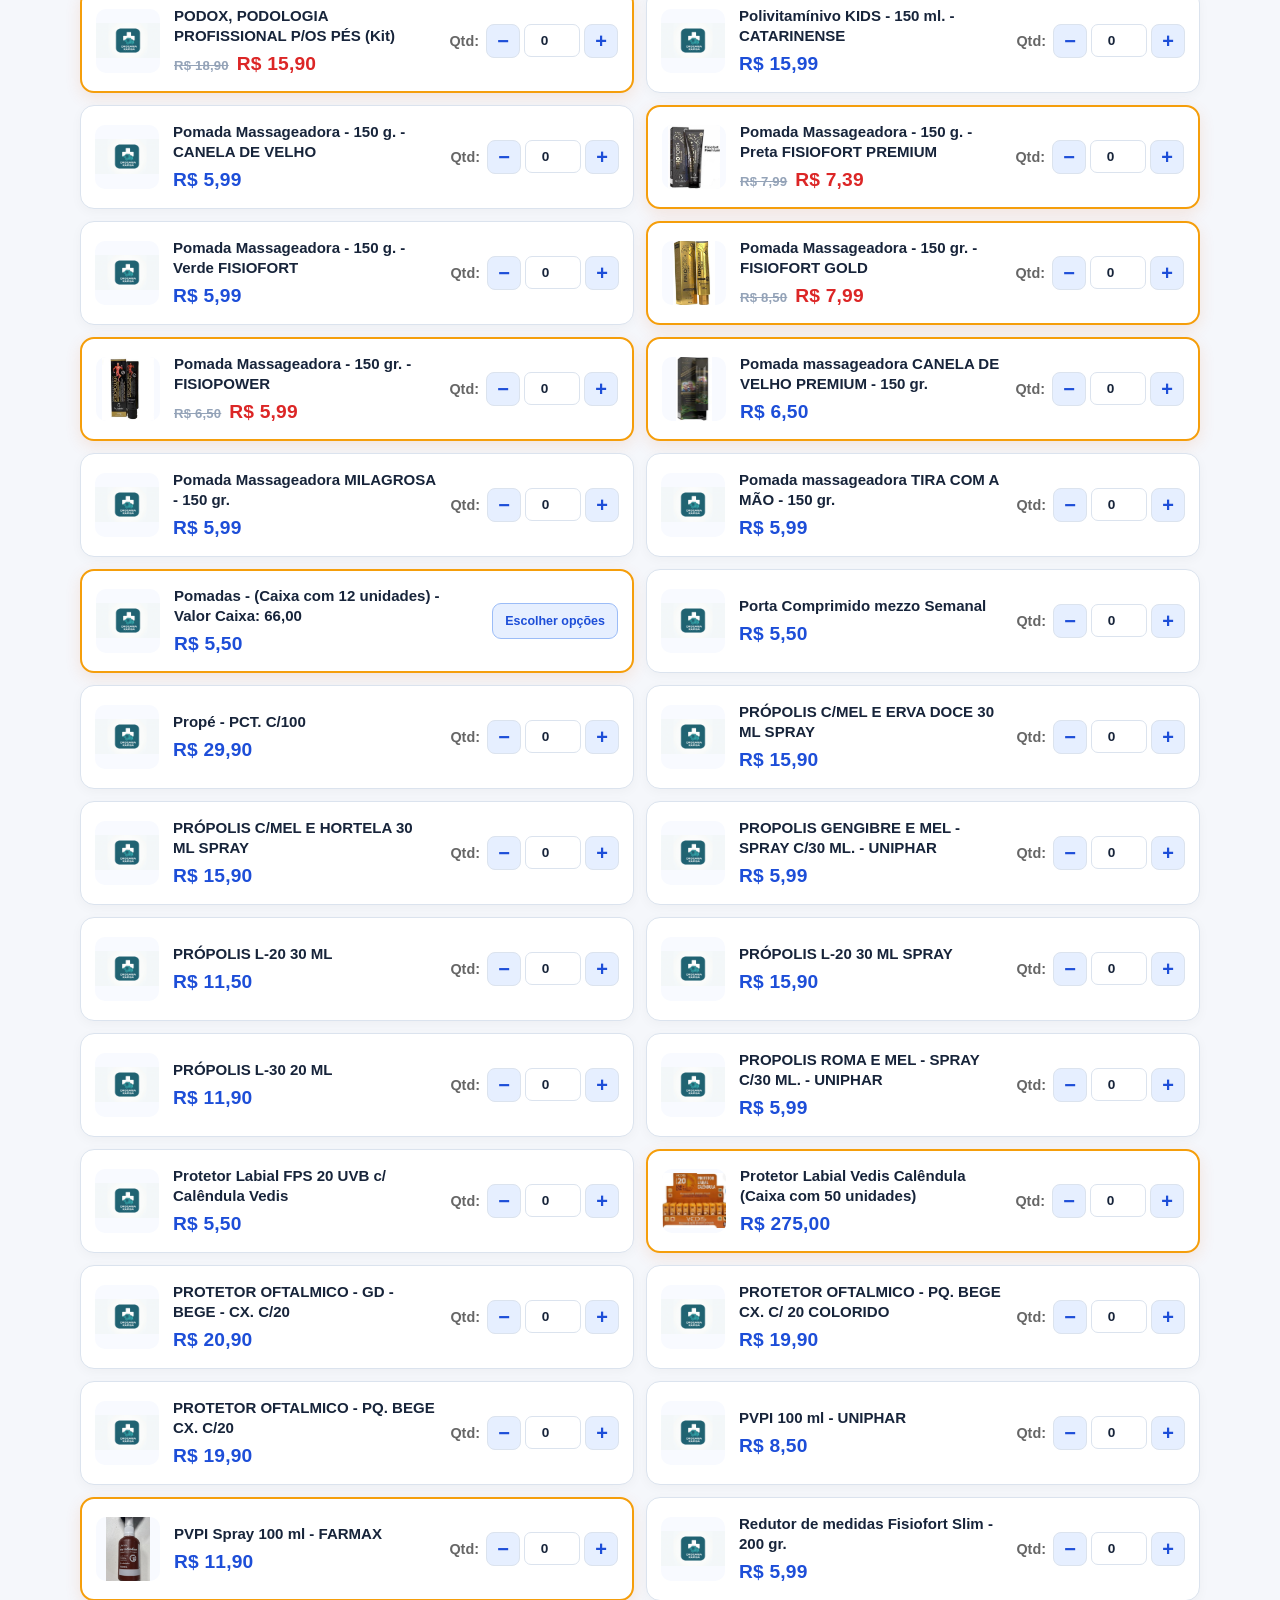
==== commit a19dd0d8: "Atualização Administradores" ====
--- a/index.html
+++ b/index.html
@@ -34,6 +34,7 @@
                 <h1>Monte seu pedido da Run Training</h1>
                 <p class="header-subtitle">Preços finais com impostos e envio direto pelo WhatsApp</p>
             </div>
+            <a class="admin-entry-button" href="admin.html" aria-label="Acessar o painel administrativo">Admin</a>
         </div>
     </header>
 
@@ -137,14 +138,14 @@
                 <div class="total-summary">
                     <span class="summary-label">Resumo do pedido</span>
                     <div class="total-text">Total: R$ <span id="total-val">0,00</span></div>
-                    <div id="min-warning" class="warning">Pedido mínimo: R$ 250,00</div>
+                    <div id="min-warning" class="warning">Pedido mínimo: R$ 300,00</div>
                 </div>
             </div>
 
             <div class="payment-field">
                 <label for="condicao-pagamento">Condição de pagamento</label>
                 <select id="condicao-pagamento" class="cnpj-input" style="max-width: 100%;">
-                    <option value="">Atingir mínimo de R$ 250,00 para liberar opções</option>
+                    <option value="">Atingir mínimo de R$ 300,00 para liberar opções</option>
                 </select>
             </div>
 
@@ -152,6 +153,8 @@
         </div>
     </div>
 
+    <script src="assets/js/sheets-config.js"></script>
+    <script src="assets/js/sheets-client.js"></script>
     <script src="assets/js/app.js"></script>
 </body>
 </html>
--- a/assets/css/style.css
+++ b/assets/css/style.css
@@ -27,6 +27,8 @@
 .site-header::after { position: absolute; right: -8%; bottom: -100px; width: 370px; height: 220px; border-radius: 50%; background: rgba(125, 211, 252, 0.22); content: ""; transform: rotate(-12deg); }
 .header-content, .container { width: min(1120px, calc(100% - 32px)); margin: 0 auto; }
 .header-content { position: relative; z-index: 1; display: flex; align-items: center; gap: 18px; min-height: 192px; }
+.admin-entry-button { display: inline-flex; align-items: center; justify-content: center; flex-shrink: 0; margin-left: auto; padding: 10px 17px; border: 1px solid rgba(255, 255, 255, 0.55); border-radius: 10px; background: rgba(255, 255, 255, 0.1); color: #fff; font-size: 0.84rem; font-weight: 800; text-decoration: none; transition: background 0.2s, transform 0.2s; }
+.admin-entry-button:hover { background: rgba(255, 255, 255, 0.2); transform: translateY(-1px); }
 .site-logo { width: 92px; height: 92px; flex: 0 0 auto; border: 4px solid rgba(255, 255, 255, 0.9); border-radius: 50%; object-fit: cover; box-shadow: 0 8px 20px rgba(15, 23, 42, 0.2); }
 .brand-mark { display: grid; width: 56px; height: 56px; place-items: center; border: 1px solid rgba(255, 255, 255, 0.28); border-radius: 16px; background: var(--accent); color: #fff; font-size: 1.6rem; font-weight: 800; }
 .eyebrow { margin: 0 0 7px; color: var(--accent); font-size: 0.74rem; font-weight: 800; letter-spacing: 0.12em; text-transform: uppercase; }
@@ -325,10 +327,14 @@
 .btn-whatsapp { display: block; width: 100%; padding: 13px 18px; border: 0; border-radius: 9px; background: var(--accent); color: #fff; cursor: pointer; font-weight: 800; transition: background 0.2s, transform 0.2s; }
 .btn-whatsapp:hover { background: var(--accent-dark); transform: translateY(-1px); }
 .btn-whatsapp span { margin-right: 6px; font-size: 1.15rem; }
+.site-footer { padding-top: 22px; padding-bottom: 24px; text-align: center; }
+.site-footer a { color: var(--muted); font-size: 0.8rem; font-weight: 700; text-decoration: none; }
+.site-footer a:hover { color: var(--accent-dark); text-decoration: underline; }
 
 @media (max-width: 760px) {
     body { padding-bottom: 230px; }
     .header-content { min-height: 160px; }
+    .admin-entry-button { padding: 9px 12px; }
     .site-logo { width: 72px; height: 72px; }
     .product-grid { grid-template-columns: 1fr; }
     .promotion-banner { align-items: flex-start; flex-direction: column; padding: 20px; }
@@ -341,9 +347,9 @@
     .search-row { flex-direction: column; align-items: stretch; }
     .catalog-pdf-links { justify-content: flex-end; }
     .checkout-box { padding: 12px 16px; }
-    .checkout-row { display: grid; grid-template-columns: minmax(0, 1fr) auto; align-items: end; gap: 8px 12px; margin-bottom: 8px; }
+    .checkout-row { display: grid; grid-template-columns: repeat(2, minmax(0, 1fr)); align-items: end; gap: 8px 12px; margin-bottom: 8px; }
     .checkout-field label, .payment-field label { margin-bottom: 4px; font-size: 0.72rem; }
-    .total-summary { text-align: right; }
+    .total-summary { grid-column: 1 / -1; text-align: left; }
     .summary-label { margin-bottom: 2px; font-size: 0.68rem; }
     .total-text { font-size: 1.2rem; white-space: nowrap; }
     .cnpj-input { padding: 9px 10px; }
@@ -354,6 +360,8 @@
 
 @media (max-width: 430px) {
     .header-content, .container { width: min(100% - 24px, 1120px); }
+    .header-content { align-items: flex-start; min-height: 184px; padding-top: 48px; }
+    .admin-entry-button { position: absolute; top: 10px; right: 0; padding: 7px 12px; font-size: 0.76rem; }
     .catalog-toolbar { padding: 18px 16px; }
     .product-card { grid-template-columns: 52px minmax(0, 1fr) auto; gap: 10px; padding: 11px; }
     .product-image { width: 52px; height: 52px; }
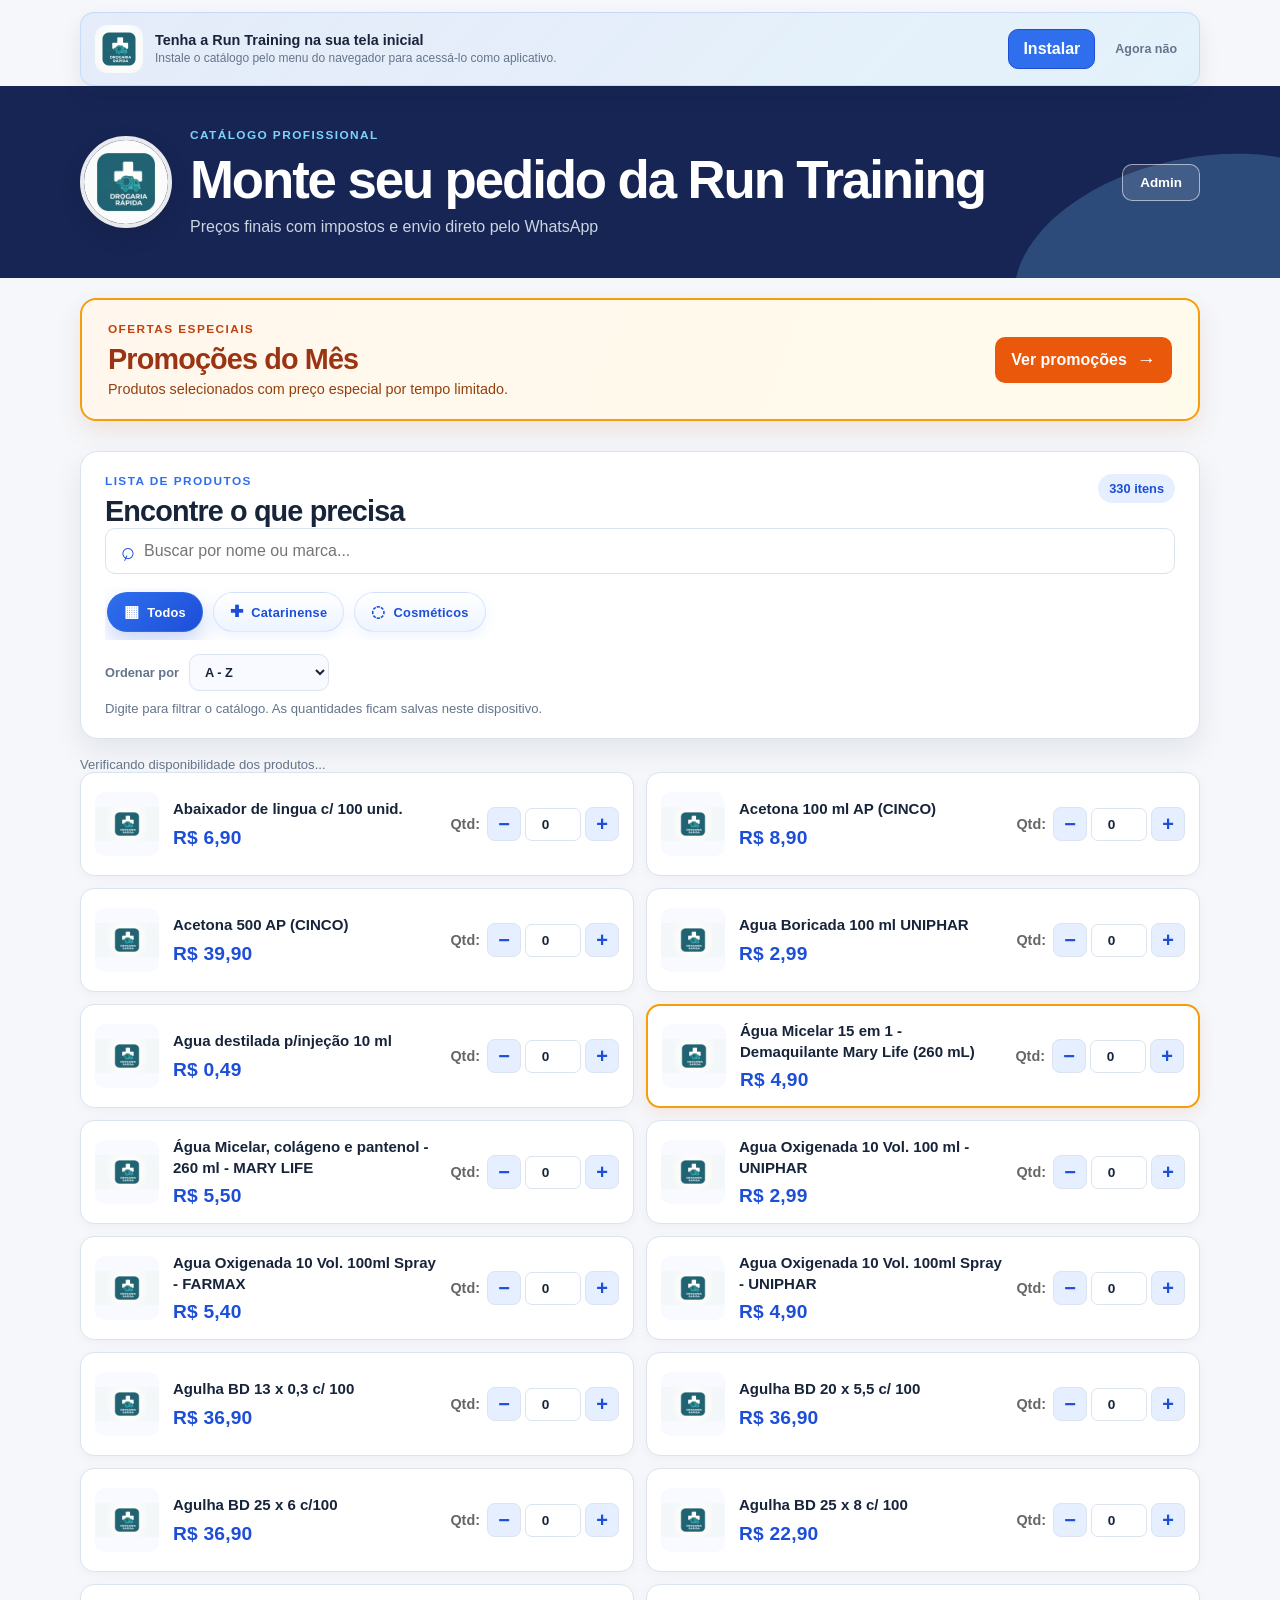
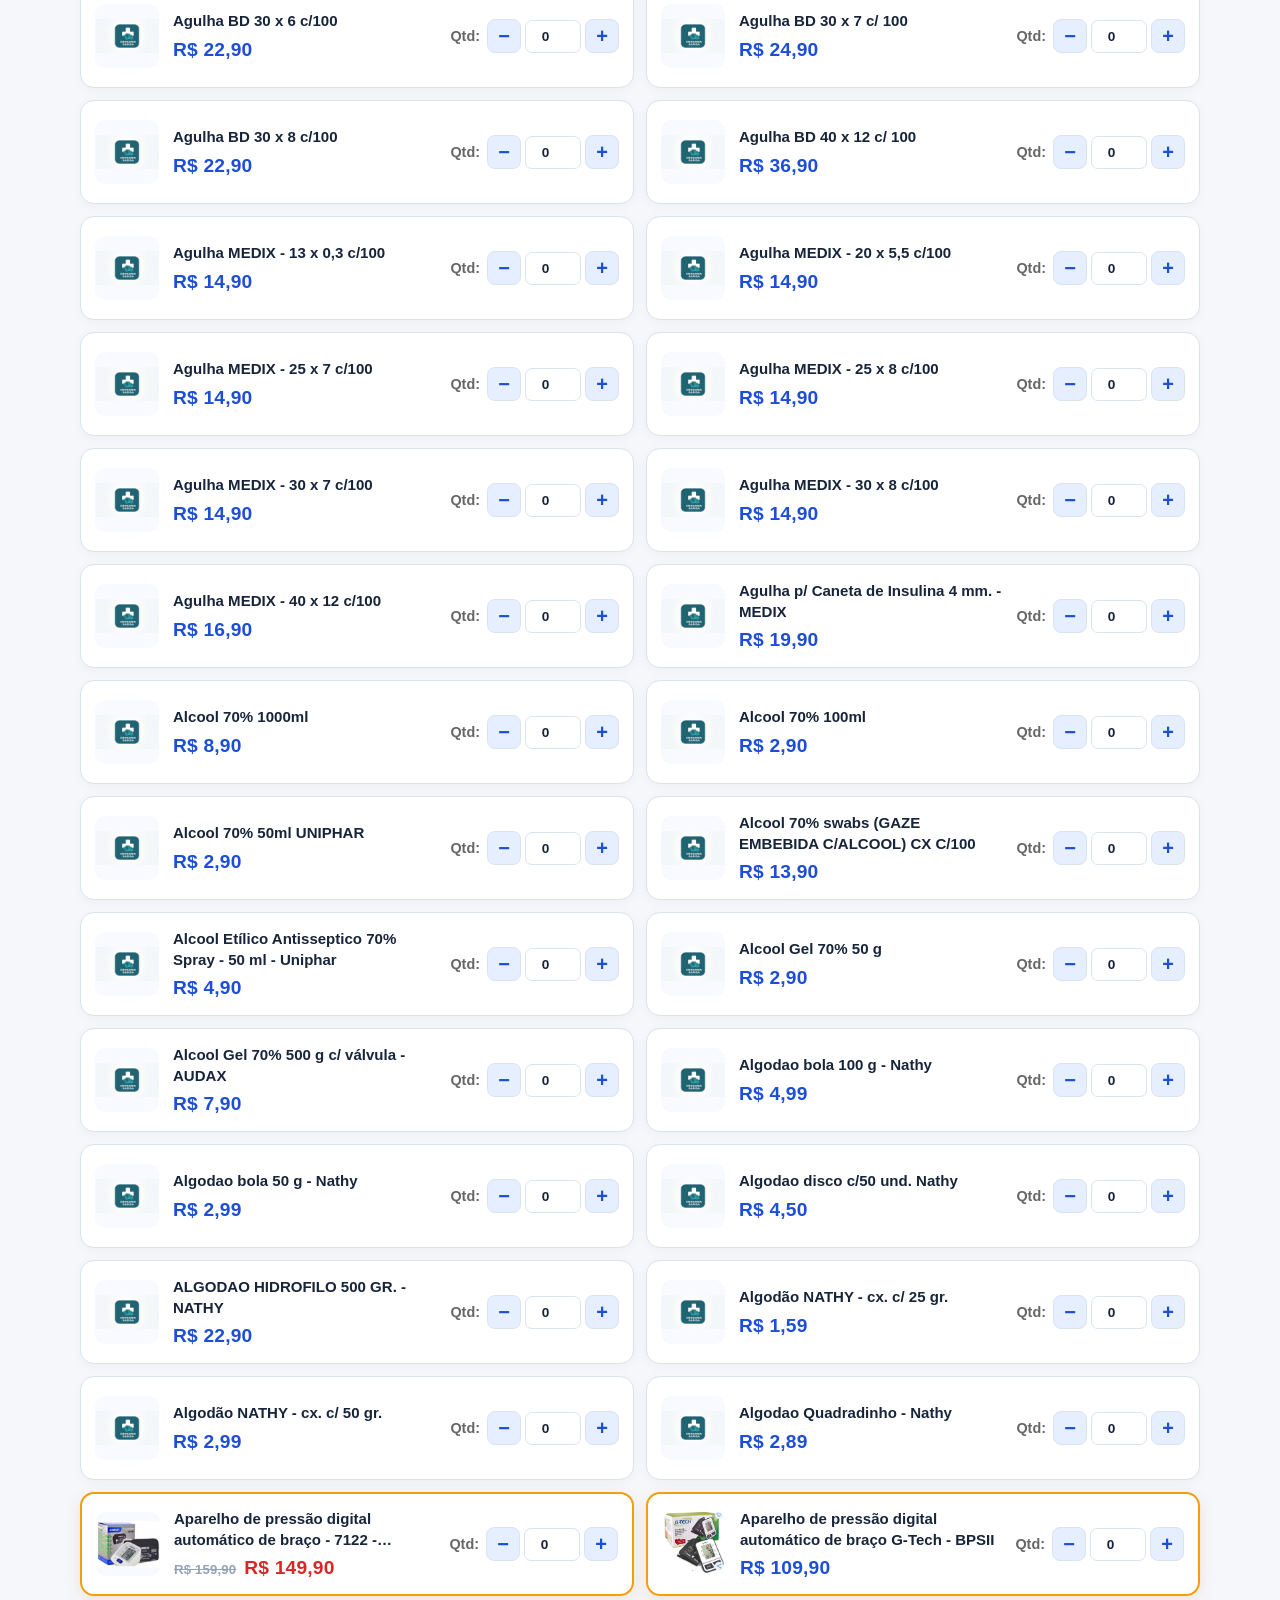
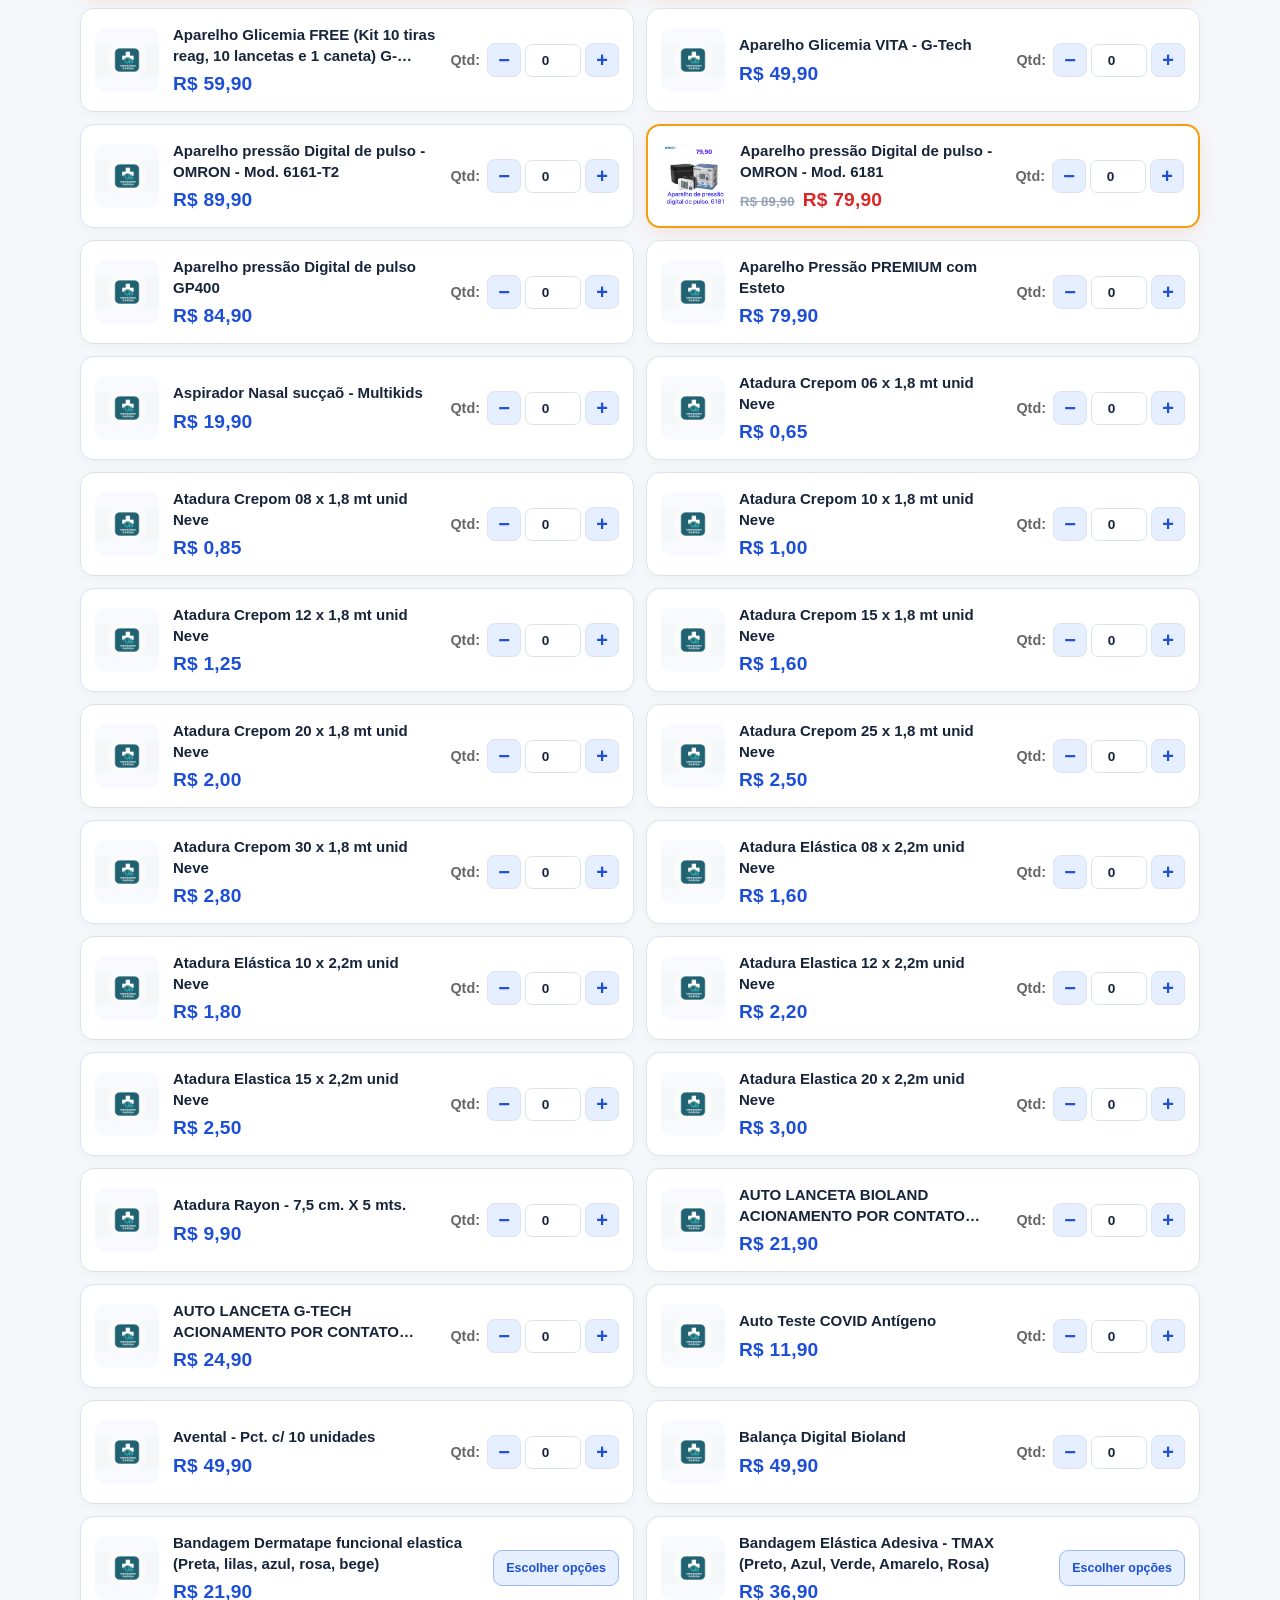
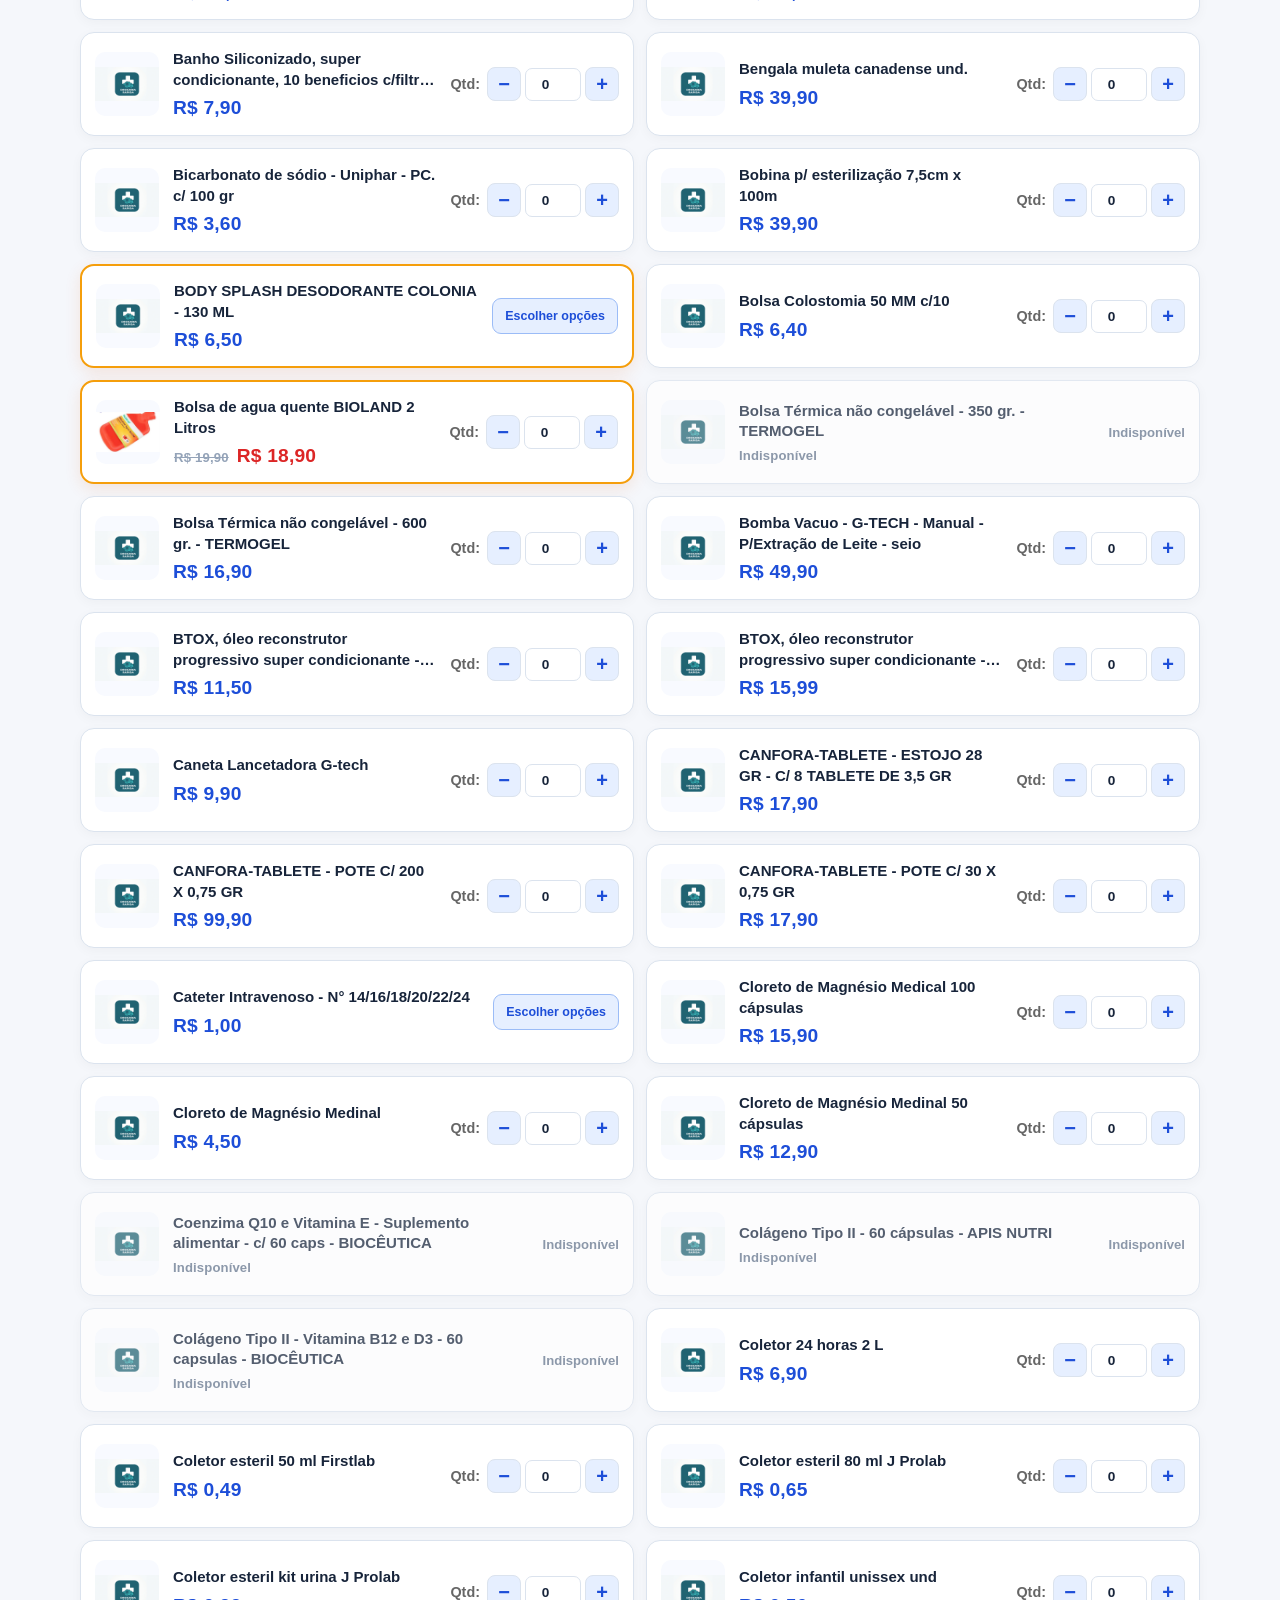
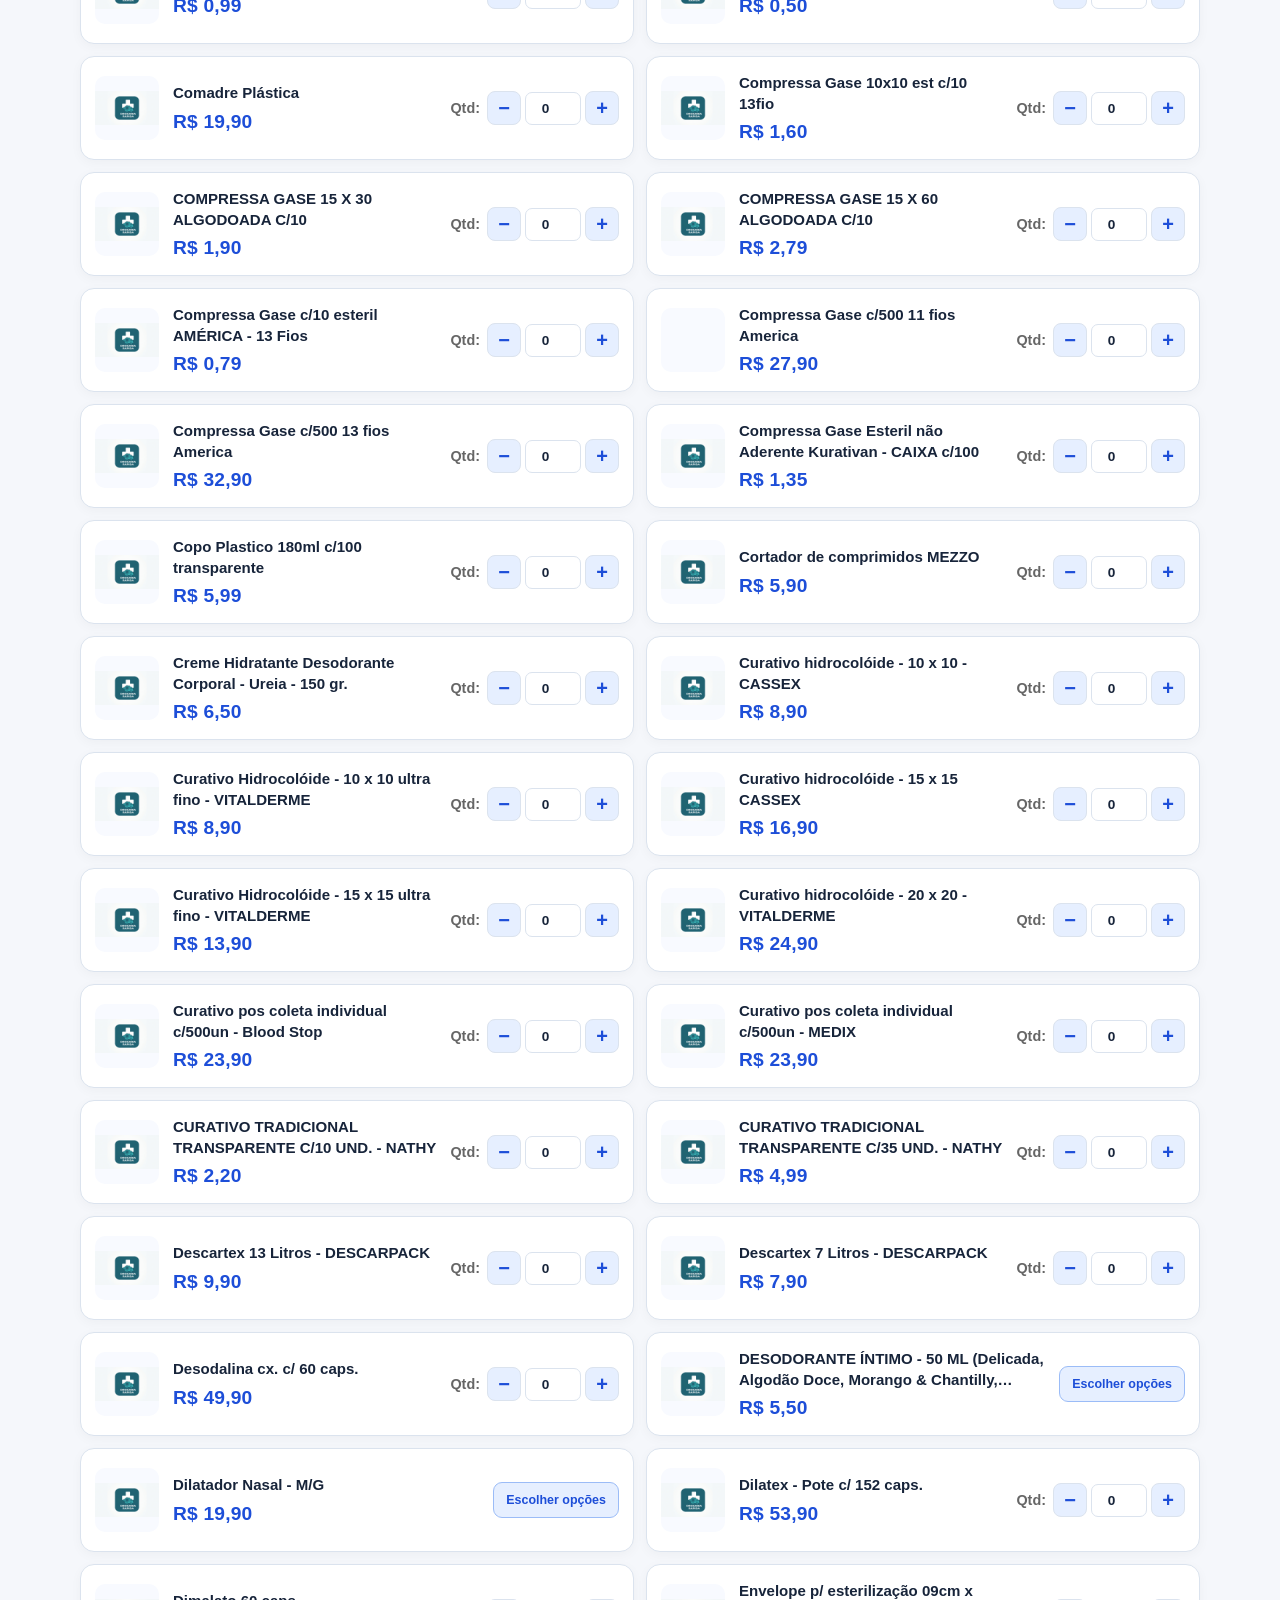
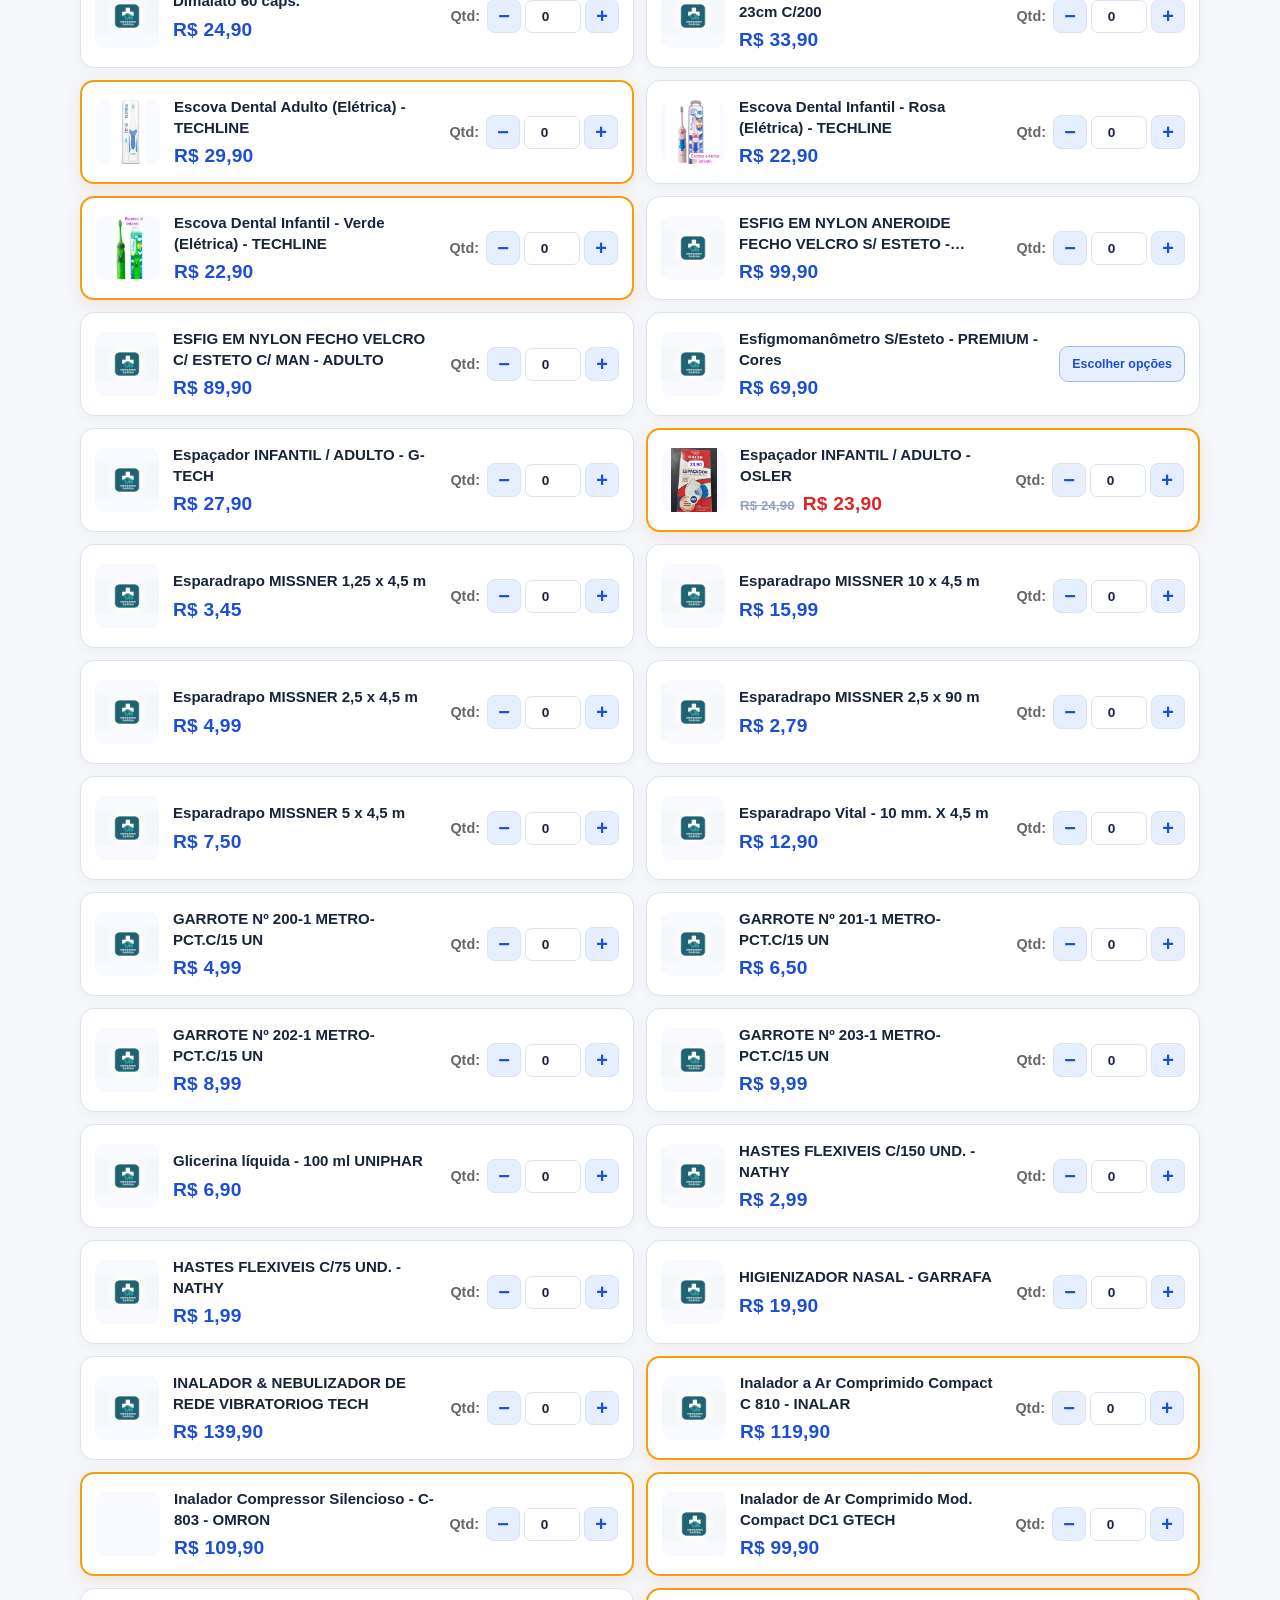
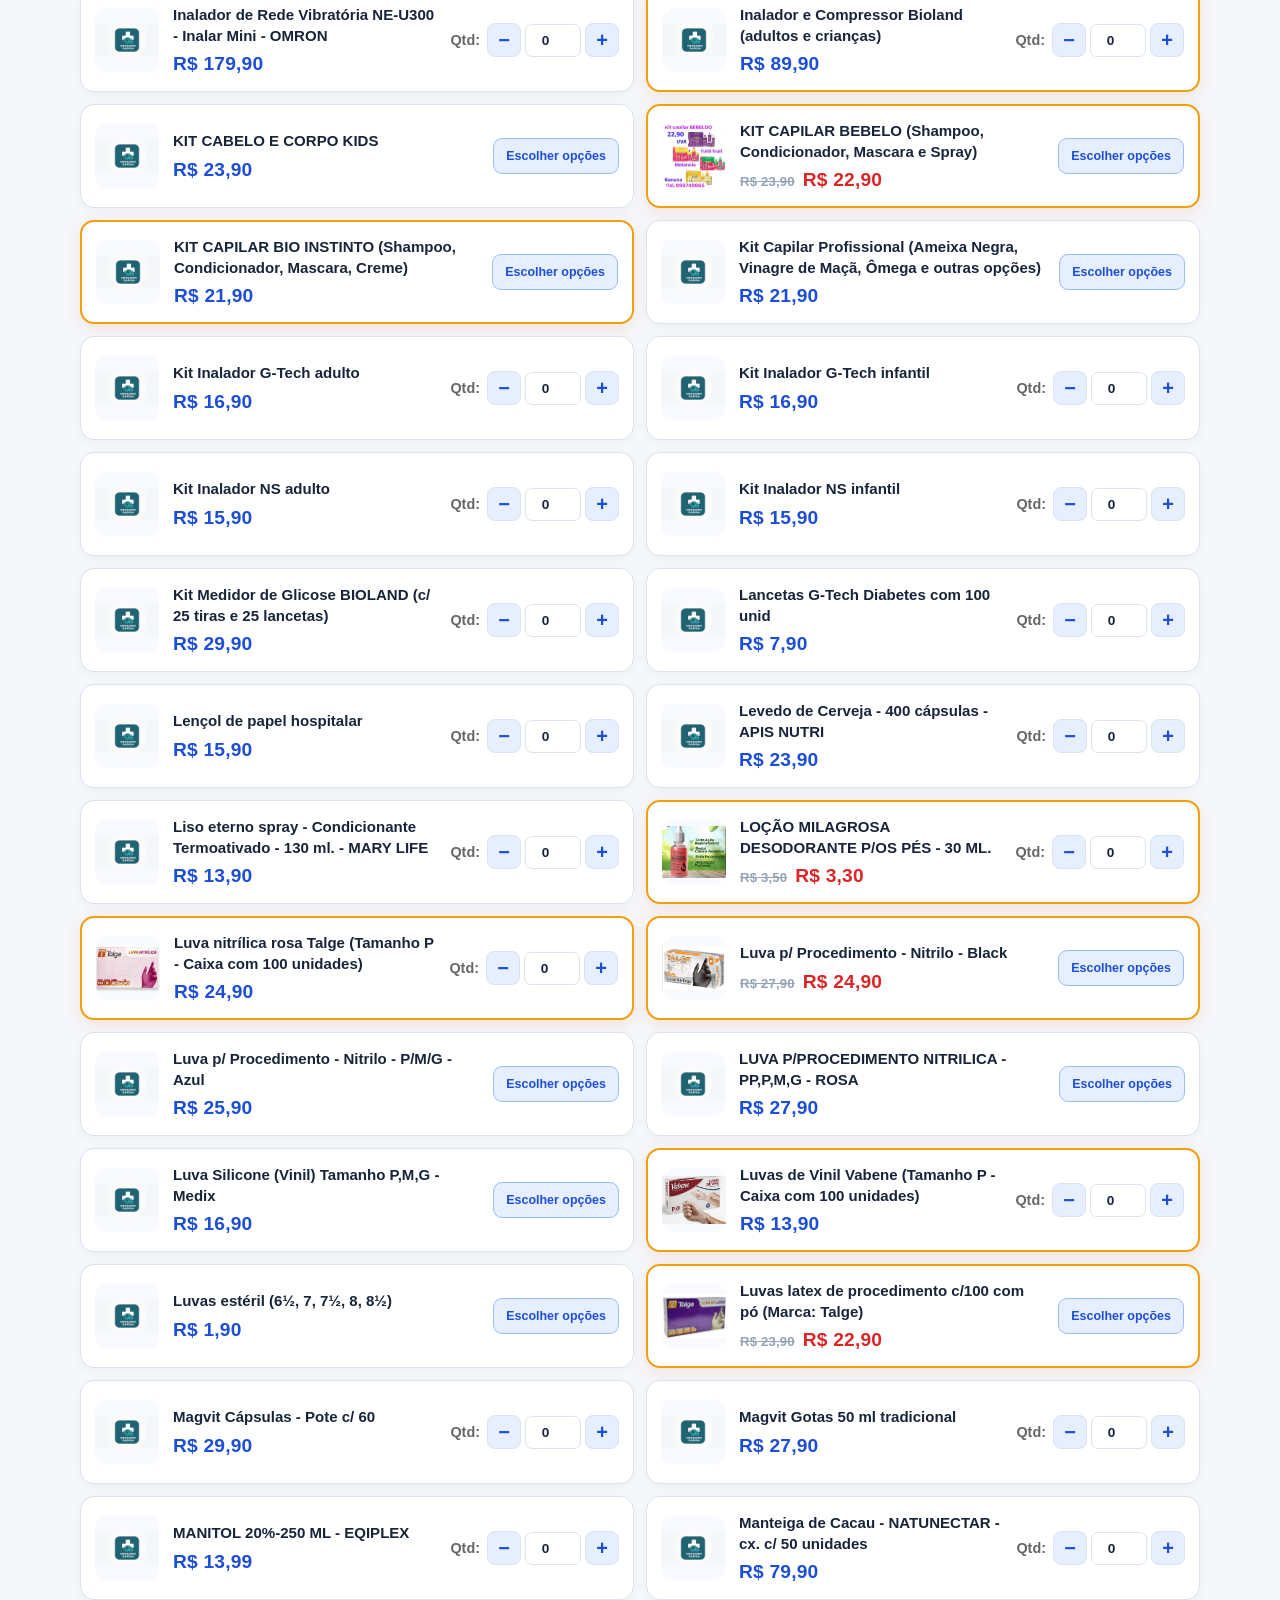
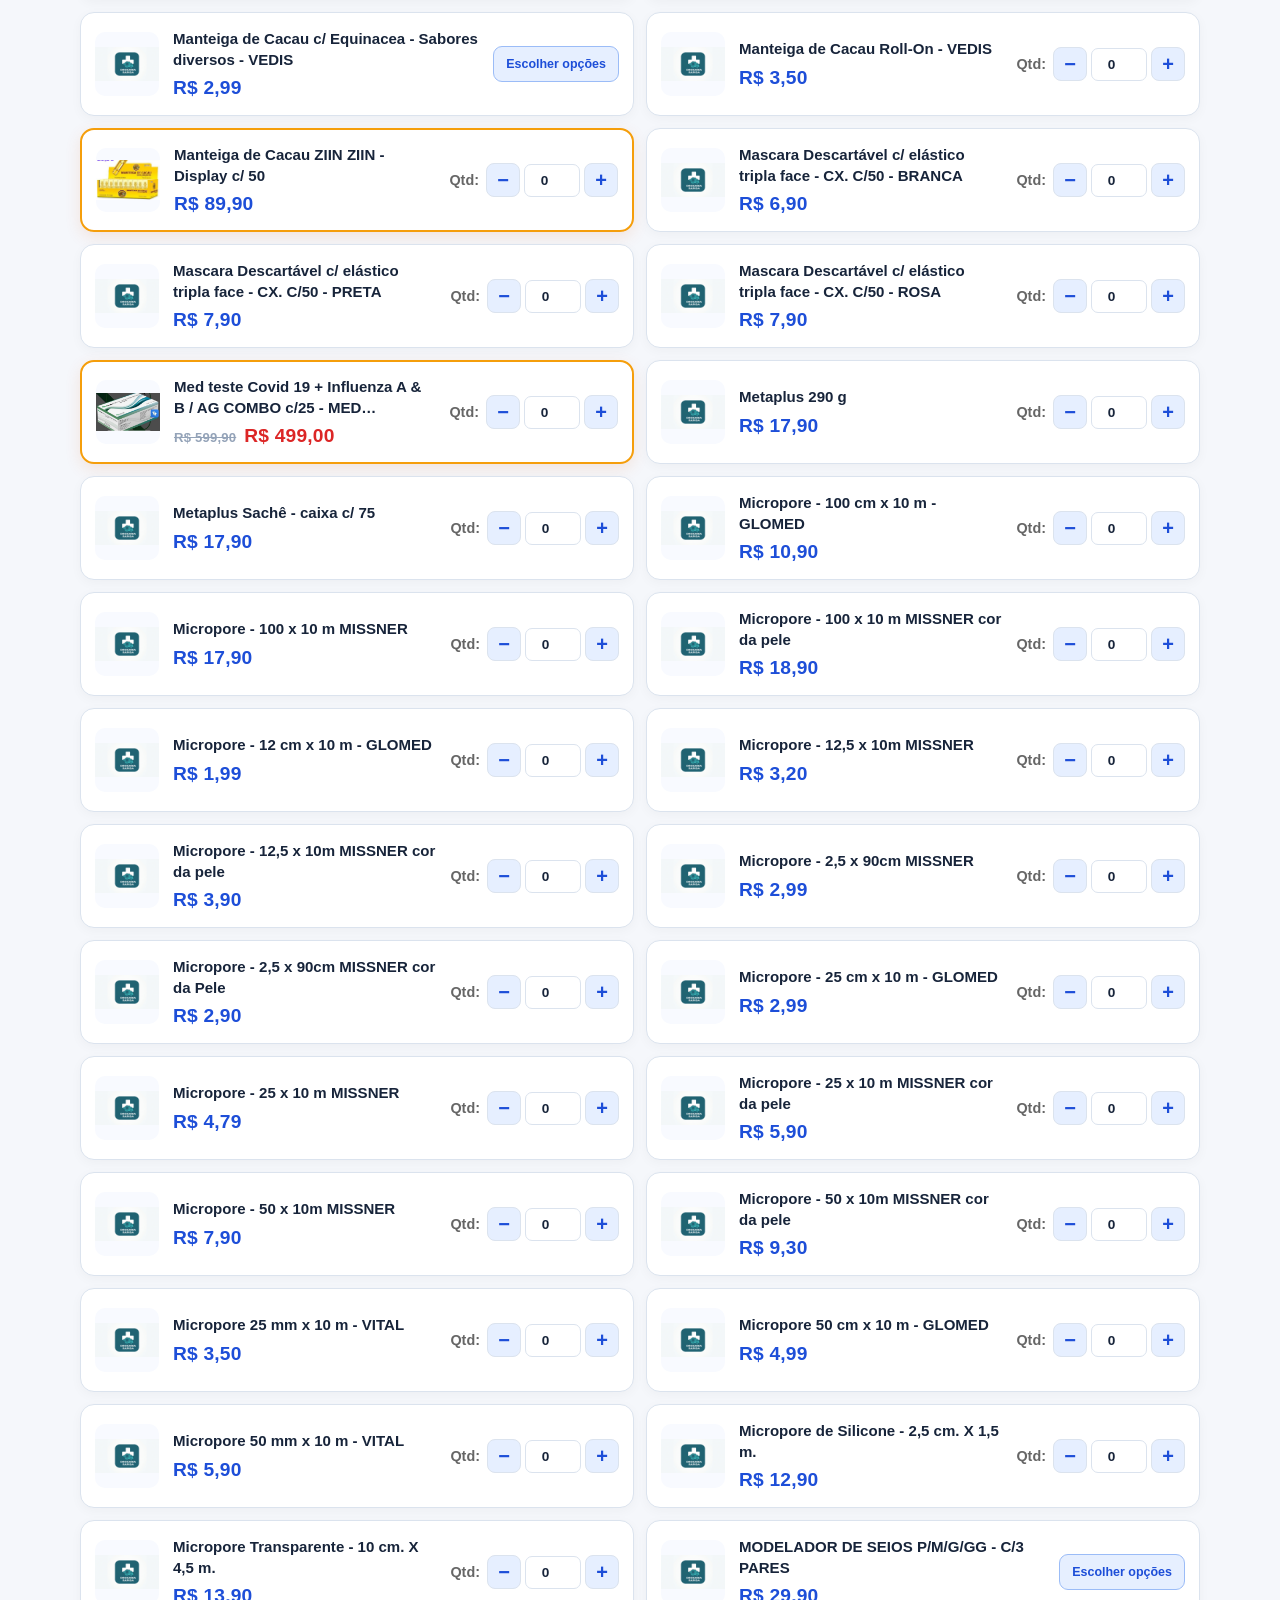
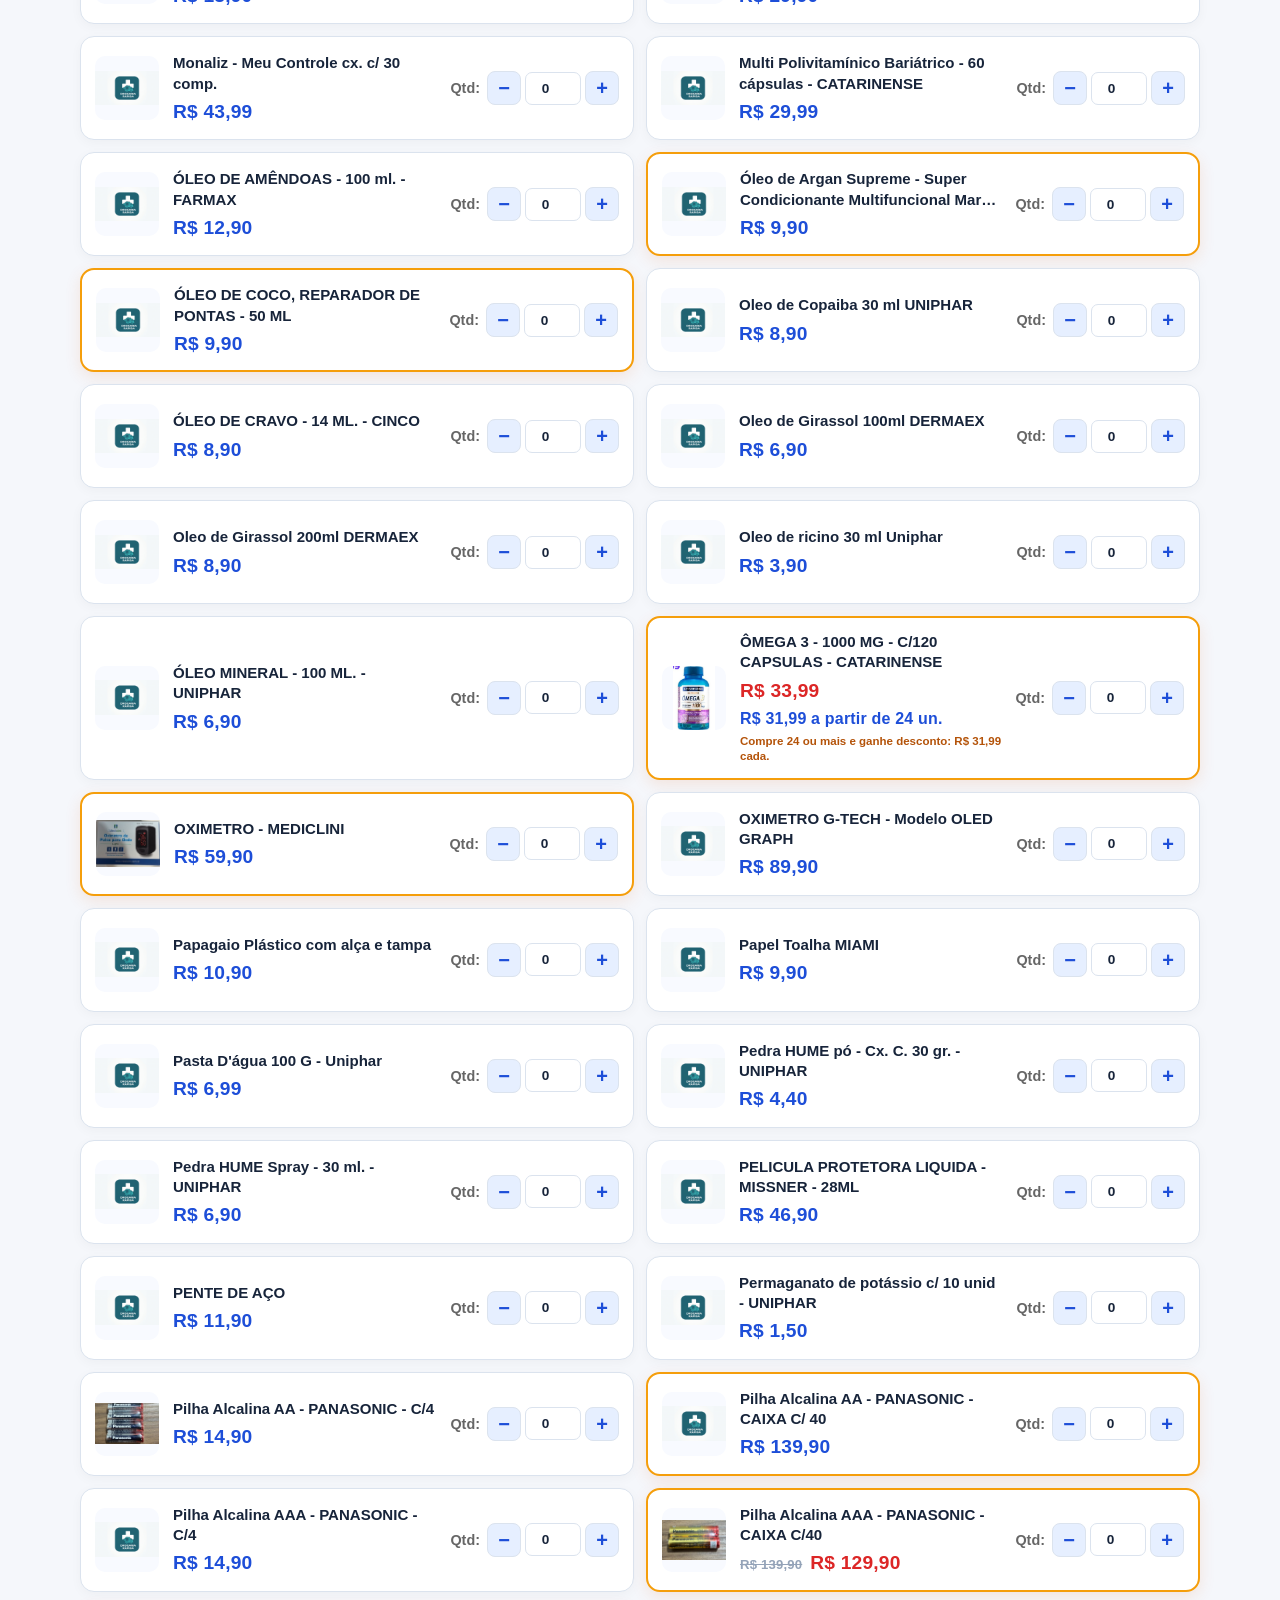
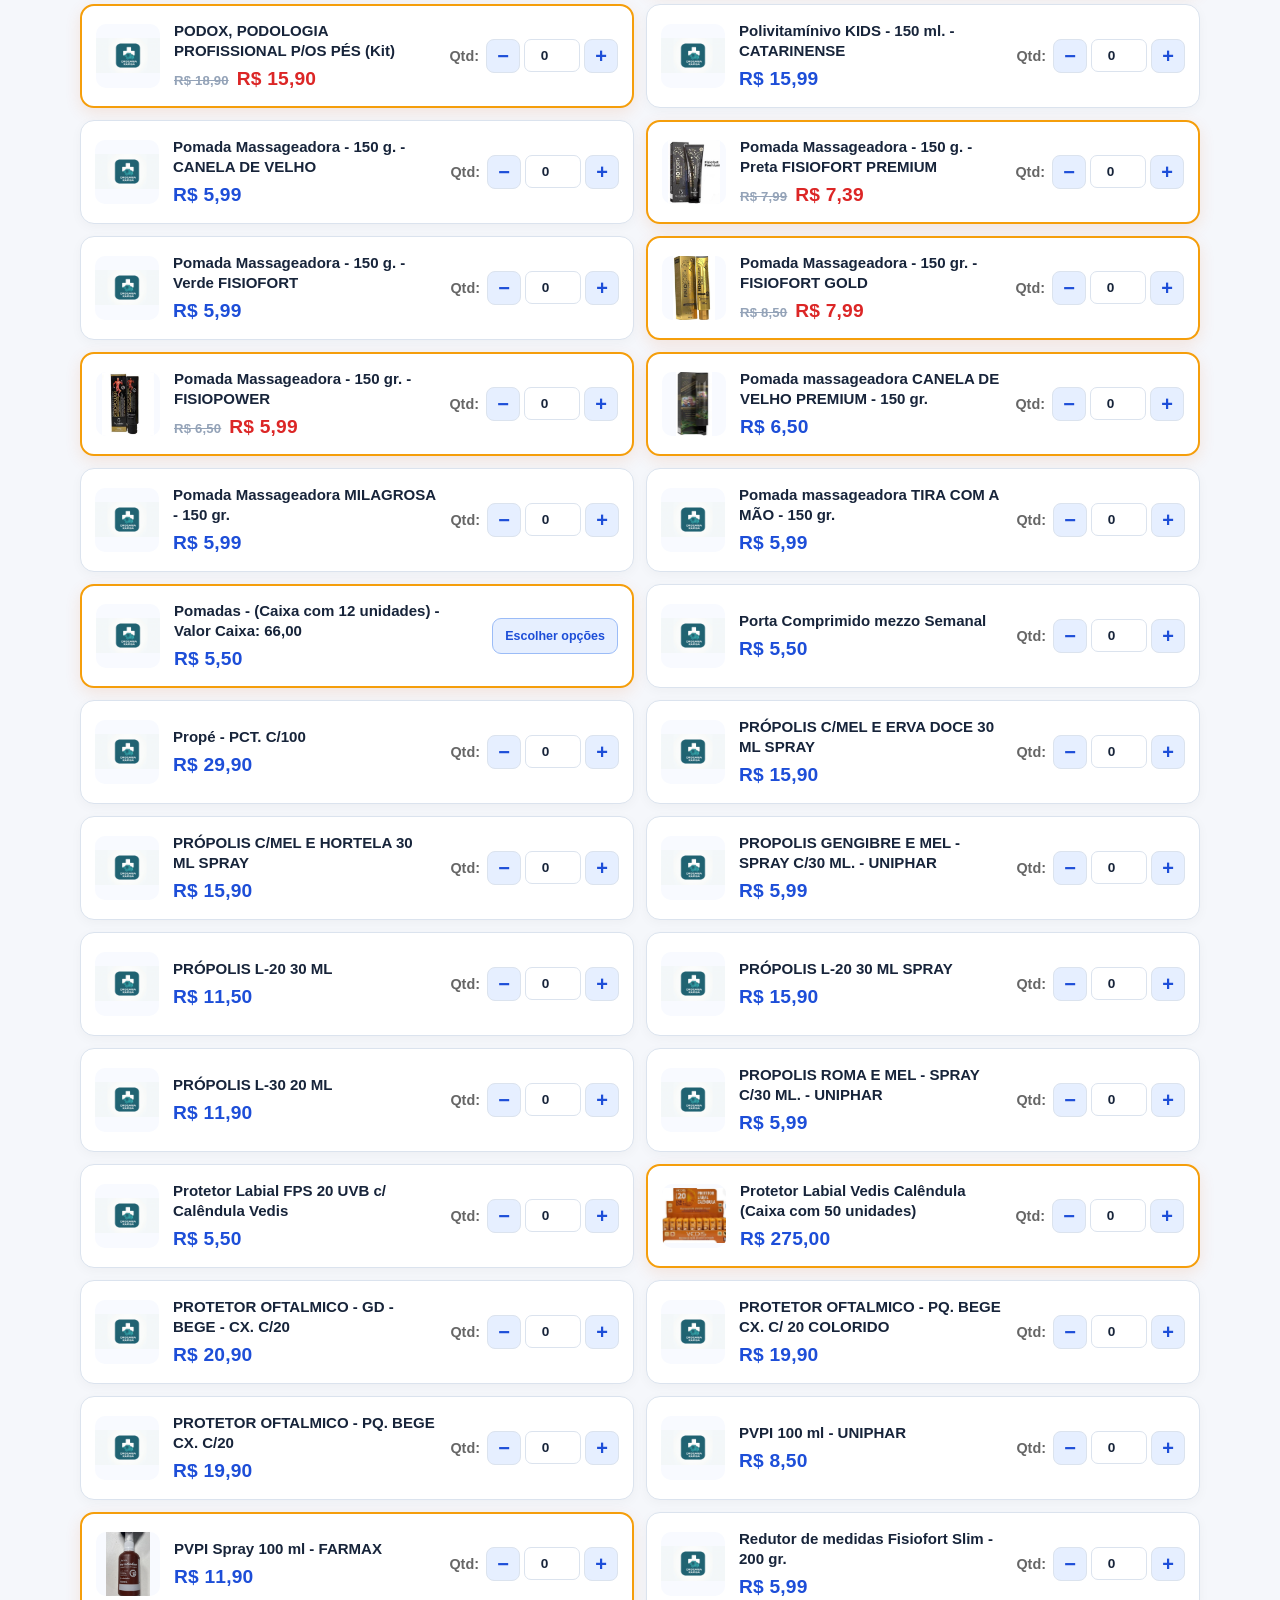
==== commit d8fadcf2: "Add files via upload" ====
--- a/index.html
+++ b/index.html
@@ -78,6 +78,7 @@
             <p class="catalog-hint">Digite para filtrar o catálogo. As quantidades ficam salvas neste dispositivo.</p>
         </section>
 
+        <p class="container stock-sync-message" id="stock-sync-message" role="status" hidden></p>
         <div class="container product-grid" id="product-list"></div>
     </main>
 
@@ -155,6 +156,7 @@
 
     <script src="assets/js/sheets-config.js"></script>
     <script src="assets/js/sheets-client.js"></script>
+    <script src="assets/js/catalog-data.js"></script>
     <script src="assets/js/app.js"></script>
 </body>
 </html>
--- a/assets/css/style.css
+++ b/assets/css/style.css
@@ -56,37 +56,6 @@
 .search-field:focus-within { border-color: var(--accent); box-shadow: 0 0 0 4px rgba(47, 111, 237, 0.12); }
 .search-field span { font-size: 1.5rem; line-height: 1; transform: rotate(-20deg); }
 .search-field input { width: 100%; padding: 13px 0; border: 0; outline: 0; color: var(--ink); background: transparent; }
-.catalog-pdf-links {
-    display: flex;
-    justify-content: flex-end;
-    width: 100%;
-    gap: 8px;
-    margin-top: 8px;
-    margin-bottom: 0;
-}
-.catalog-pdf-link {
-    display: inline-flex;
-    align-items: center;
-    justify-content: center;
-    margin-left: auto;
-    min-width: 120px;
-    padding: 9px 12px;
-    border: 1px solid rgba(47, 111, 237, 0.14);
-    border-radius: 10px;
-    background: linear-gradient(180deg, #ffffff 0%, #f5f8ff 100%);
-    color: var(--accent-dark);
-    text-decoration: none;
-    font-size: 0.76rem;
-    font-weight: 800;
-    box-shadow: 0 4px 10px rgba(15, 23, 42, 0.04);
-    transition: transform 0.2s ease, box-shadow 0.2s ease, border-color 0.2s ease;
-}
-.catalog-pdf-link:hover {
-    border-color: rgba(47, 111, 237, 0.35);
-    background: var(--accent-soft);
-    transform: translateY(-1px);
-    box-shadow: 0 8px 18px rgba(47, 111, 237, 0.08);
-}
 .category-filters { display: flex; gap: 10px; margin-top: 14px; overflow-x: auto; padding: 4px 2px 8px; scrollbar-width: thin; }
 .category-filter {
     display: inline-flex;
@@ -118,6 +87,8 @@
 }
 .category-filter.is-active span { color: #fff; }
 .catalog-hint { margin: 10px 0 0; color: var(--muted); font-size: 0.82rem; }
+.stock-sync-message { margin-top: 14px; margin-bottom: 0; color: var(--muted); font-size: .82rem; }
+.stock-sync-message.is-error { color: #b91c1c; }
 
 .app-install-banner {
     position: sticky;
@@ -158,61 +129,6 @@
 @keyframes install-banner-enter {
     from { opacity: 0; transform: translateY(-10px); }
     to { opacity: 1; transform: translateY(0); }
-}
-
-.catalog-desktop-actions {
-    display: flex;
-    justify-content: flex-end;
-    margin: 12px 0 10px;
-}
-.desktop-download-link {
-    display: inline-flex;
-    align-items: center;
-    justify-content: center;
-    padding: 10px 16px;
-    border: 1px solid rgba(47, 111, 237, 0.18);
-    border-radius: 10px;
-    background: linear-gradient(180deg, #ffffff 0%, #eef4ff 100%);
-    color: var(--accent-dark);
-    text-decoration: none;
-    font-size: 0.8rem;
-    font-weight: 800;
-    box-shadow: 0 6px 14px rgba(15, 23, 42, 0.04);
-}
-.desktop-download-link:hover {
-    background: var(--accent-soft);
-}
-
-.catalog-pdf-links {
-    display: flex;
-    flex-direction: row;
-    justify-content: flex-start;
-    gap: 8px;
-    margin-top: 12px;
-    margin-bottom: 8px;
-}
-.catalog-pdf-link {
-    display: inline-flex;
-    align-items: center;
-    justify-content: center;
-    gap: 6px;
-    min-width: 120px;
-    padding: 9px 12px;
-    border: 1px solid rgba(47, 111, 237, 0.14);
-    border-radius: 10px;
-    background: linear-gradient(180deg, #ffffff 0%, #f5f8ff 100%);
-    color: var(--accent-dark);
-    text-decoration: none;
-    font-size: 0.76rem;
-    font-weight: 800;
-    box-shadow: 0 4px 10px rgba(15, 23, 42, 0.04);
-    transition: transform 0.2s ease, box-shadow 0.2s ease, border-color 0.2s ease;
-}
-.catalog-pdf-link:hover {
-    border-color: rgba(47, 111, 237, 0.35);
-    background: var(--accent-soft);
-    transform: translateY(-1px);
-    box-shadow: 0 8px 18px rgba(47, 111, 237, 0.08);
 }
 
 .product-grid { display: grid; grid-template-columns: repeat(2, minmax(0, 1fr)); gap: 12px; }
@@ -345,7 +261,6 @@
     .catalog-toolbar-top { flex-direction: column; align-items: stretch; }
     .toolbar-heading { justify-content: space-between; }
     .search-row { flex-direction: column; align-items: stretch; }
-    .catalog-pdf-links { justify-content: flex-end; }
     .checkout-box { padding: 12px 16px; }
     .checkout-row { display: grid; grid-template-columns: repeat(2, minmax(0, 1fr)); align-items: end; gap: 8px 12px; margin-bottom: 8px; }
     .checkout-field label, .payment-field label { margin-bottom: 4px; font-size: 0.72rem; }
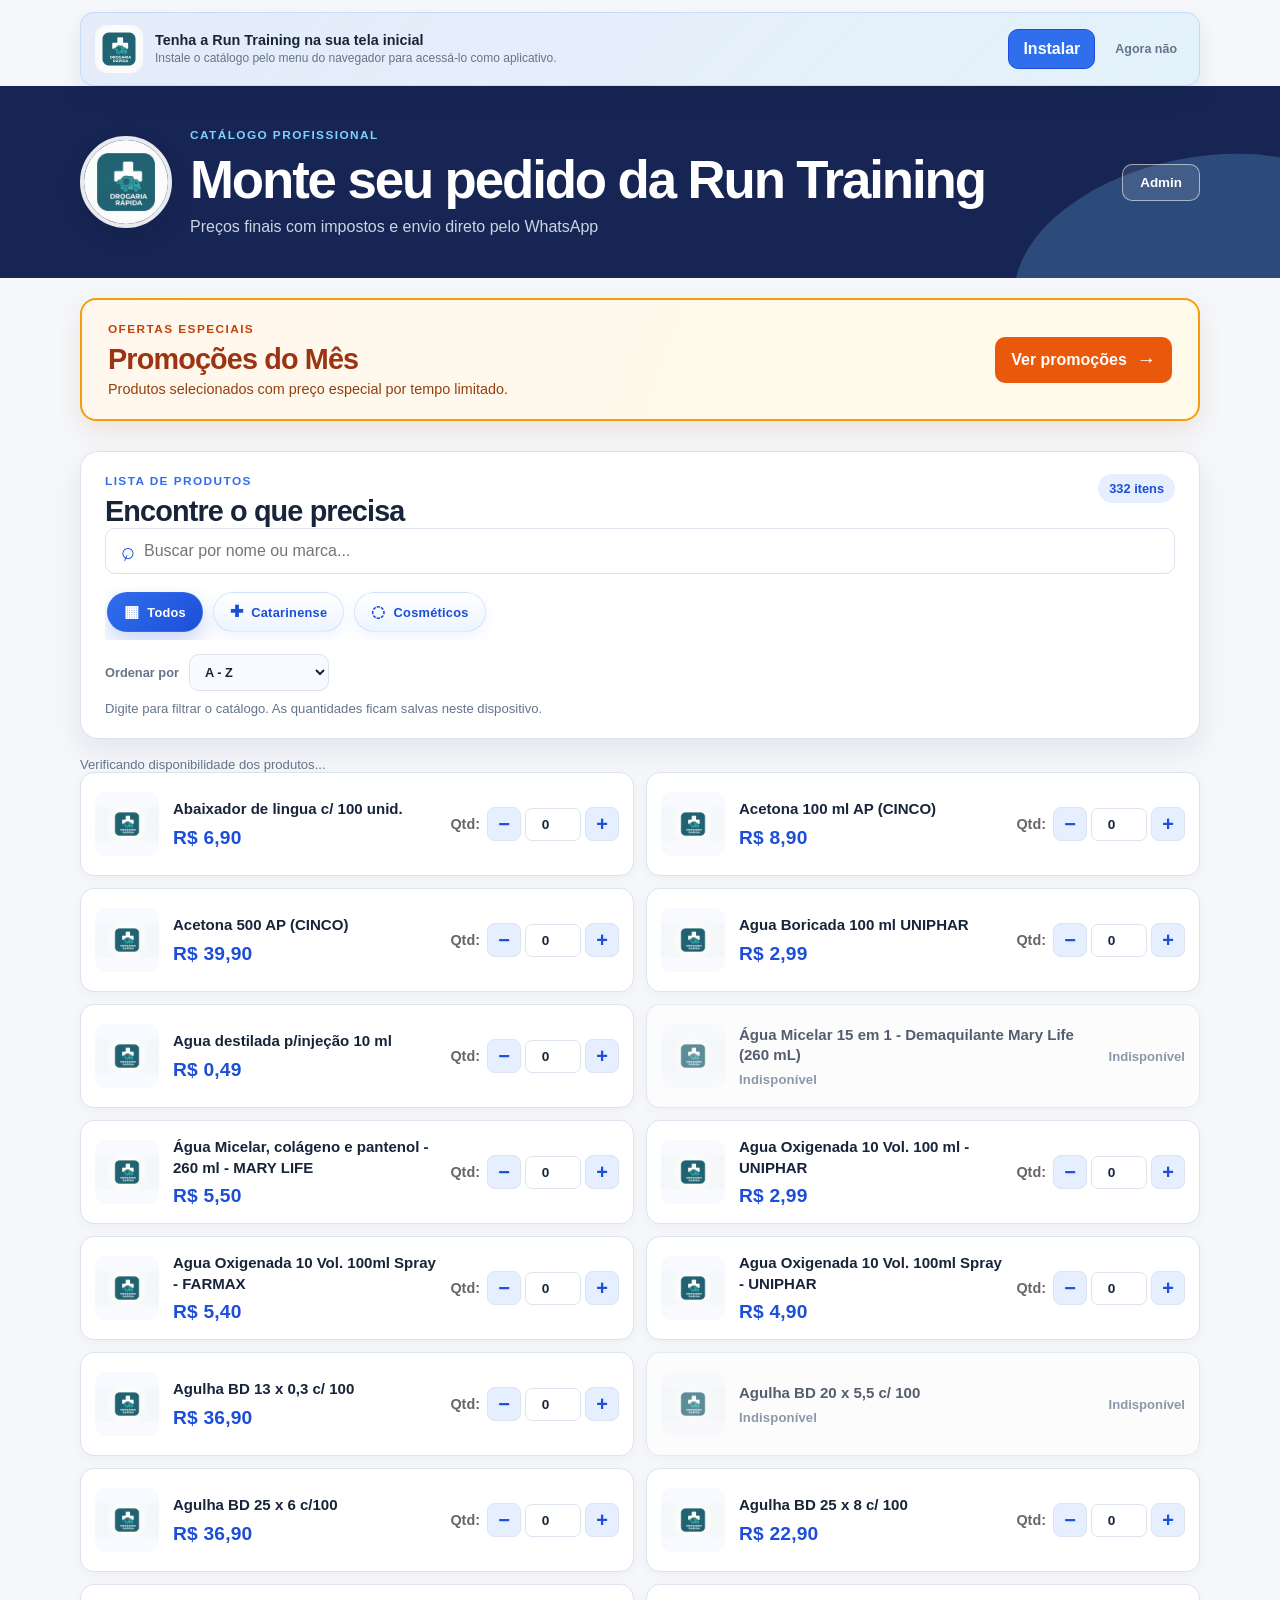
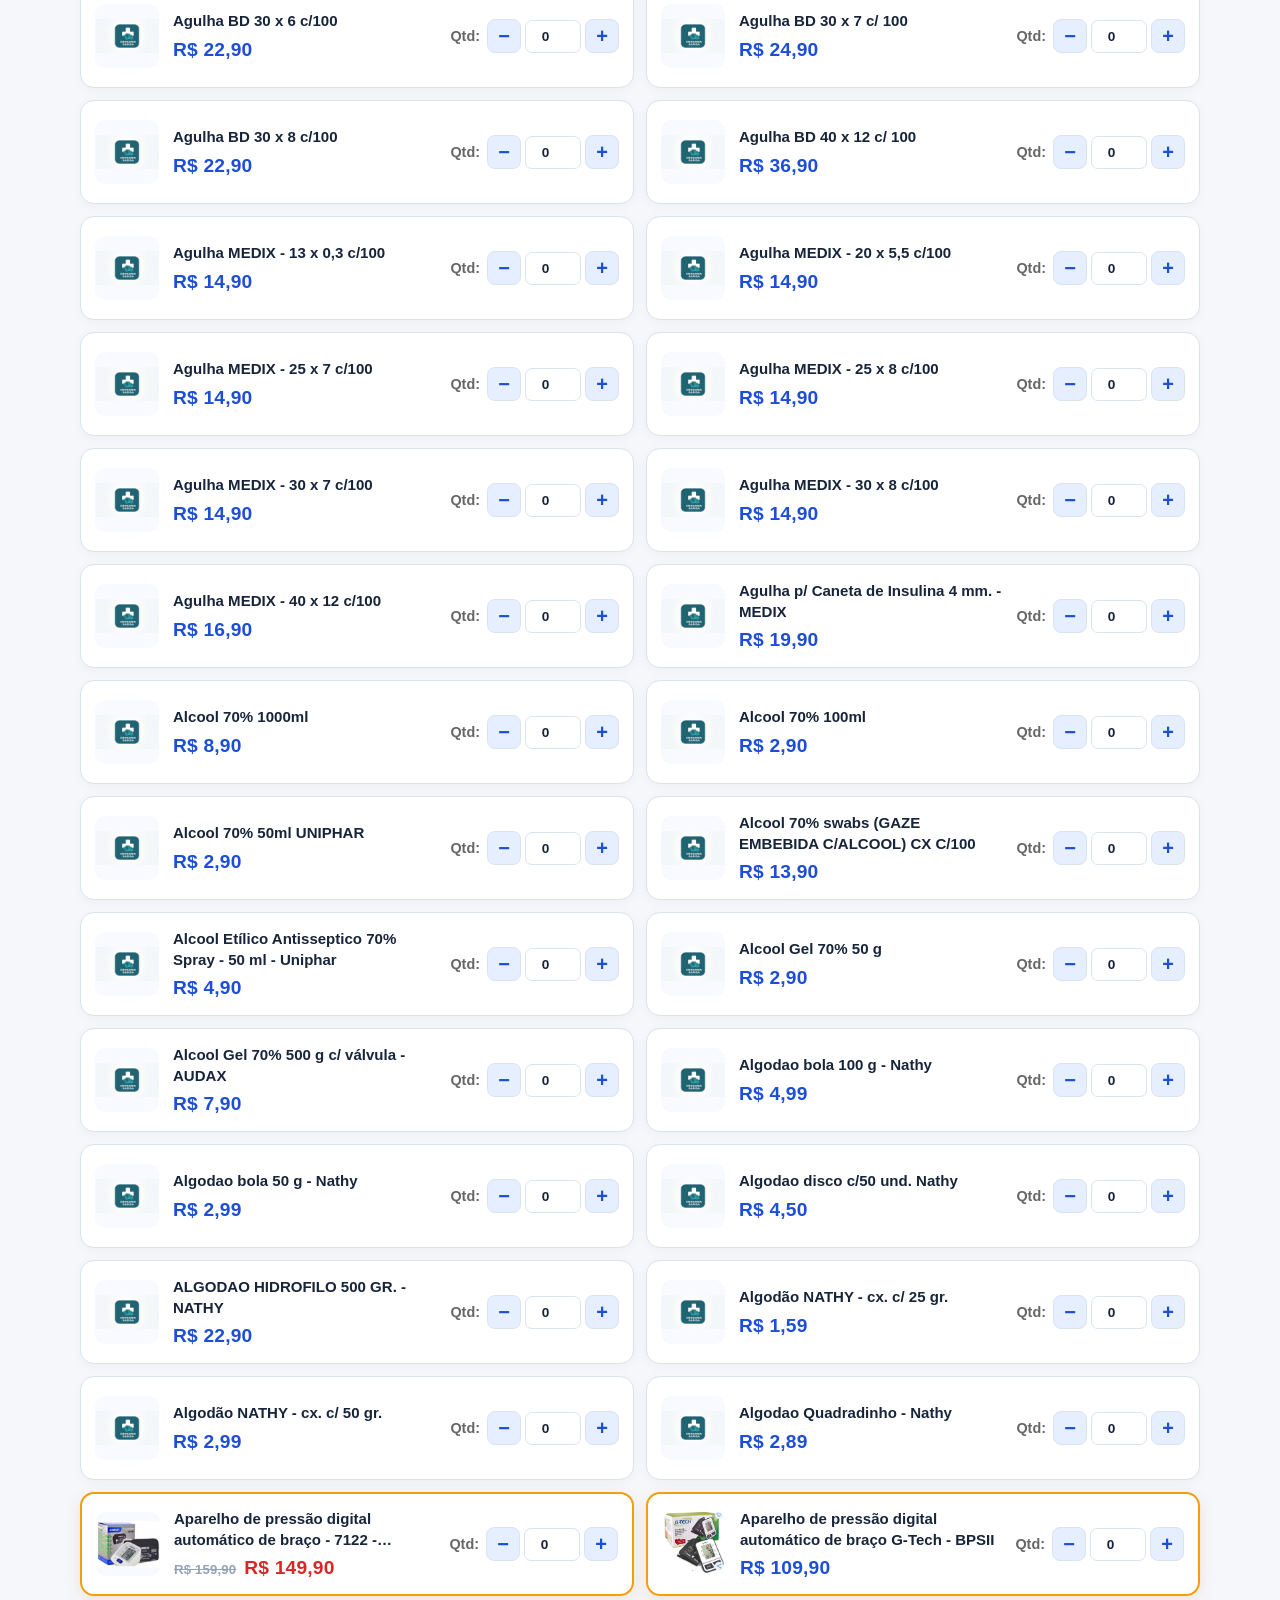
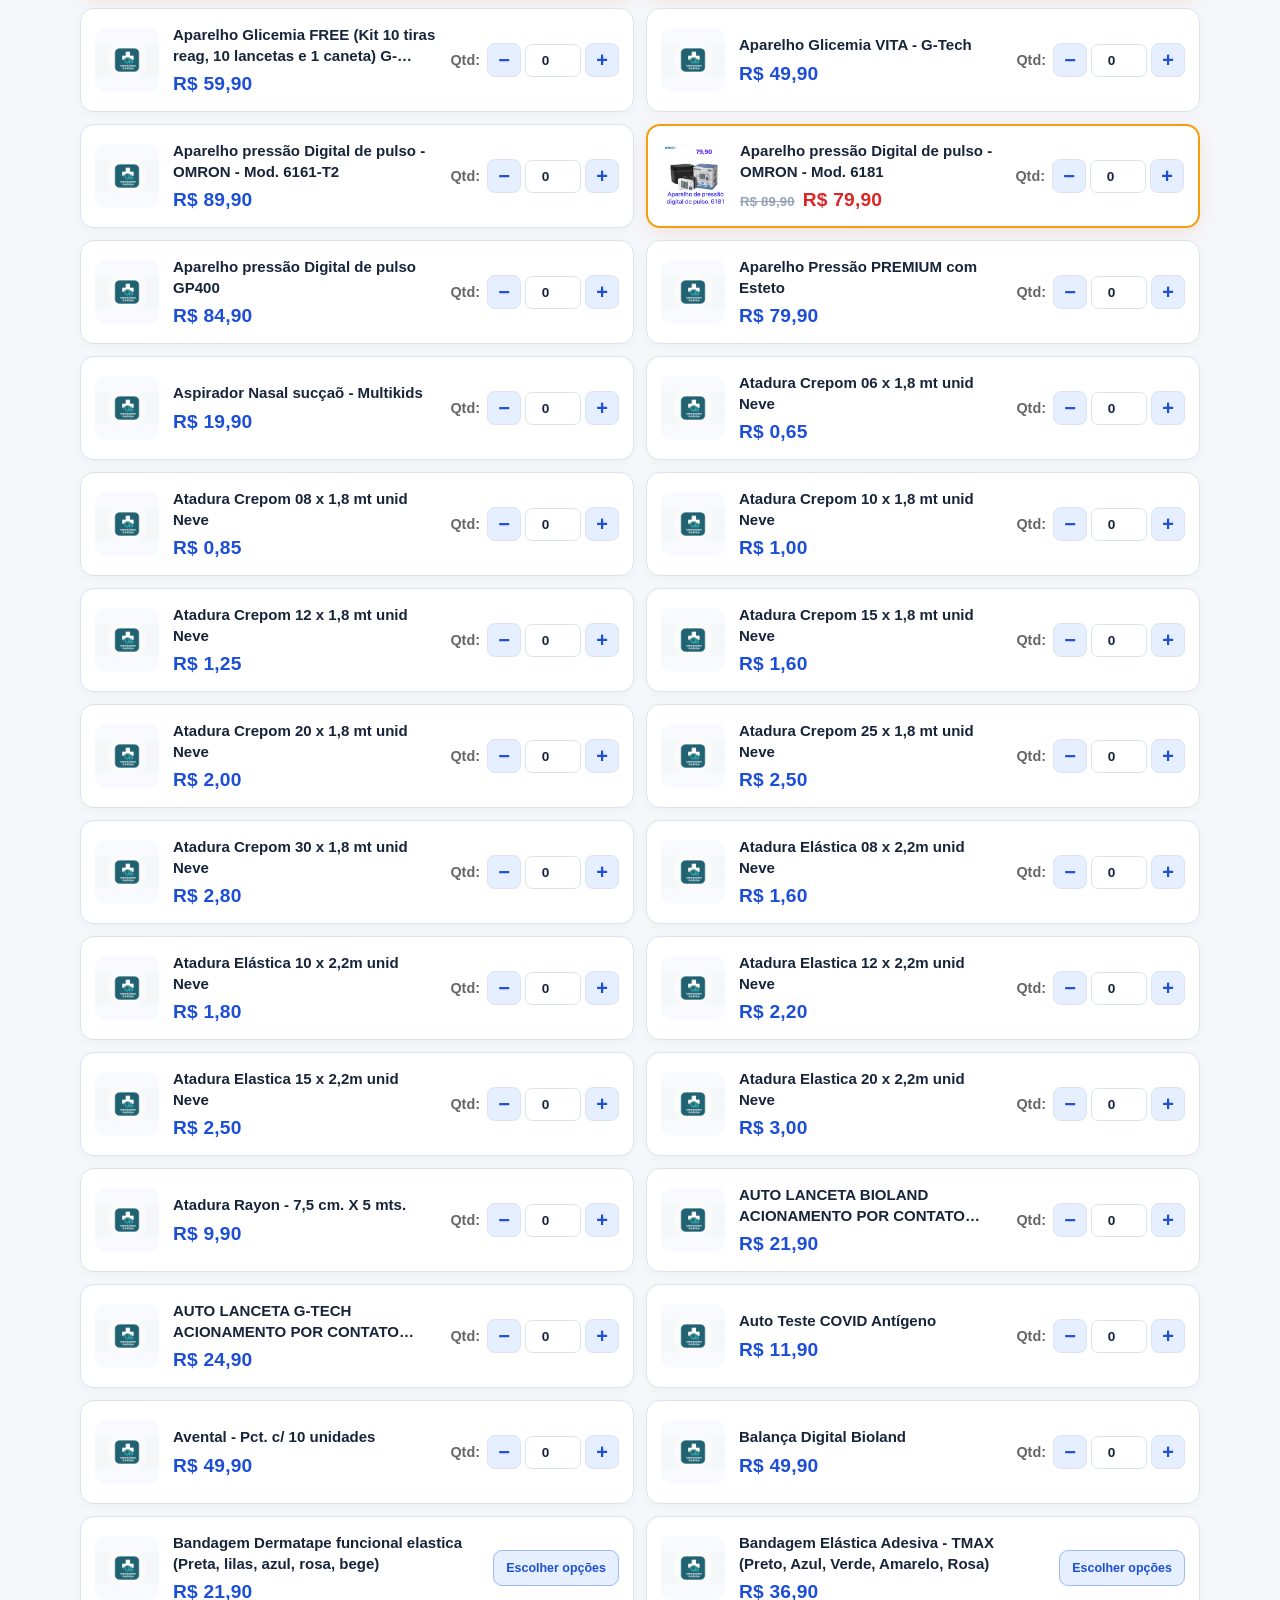
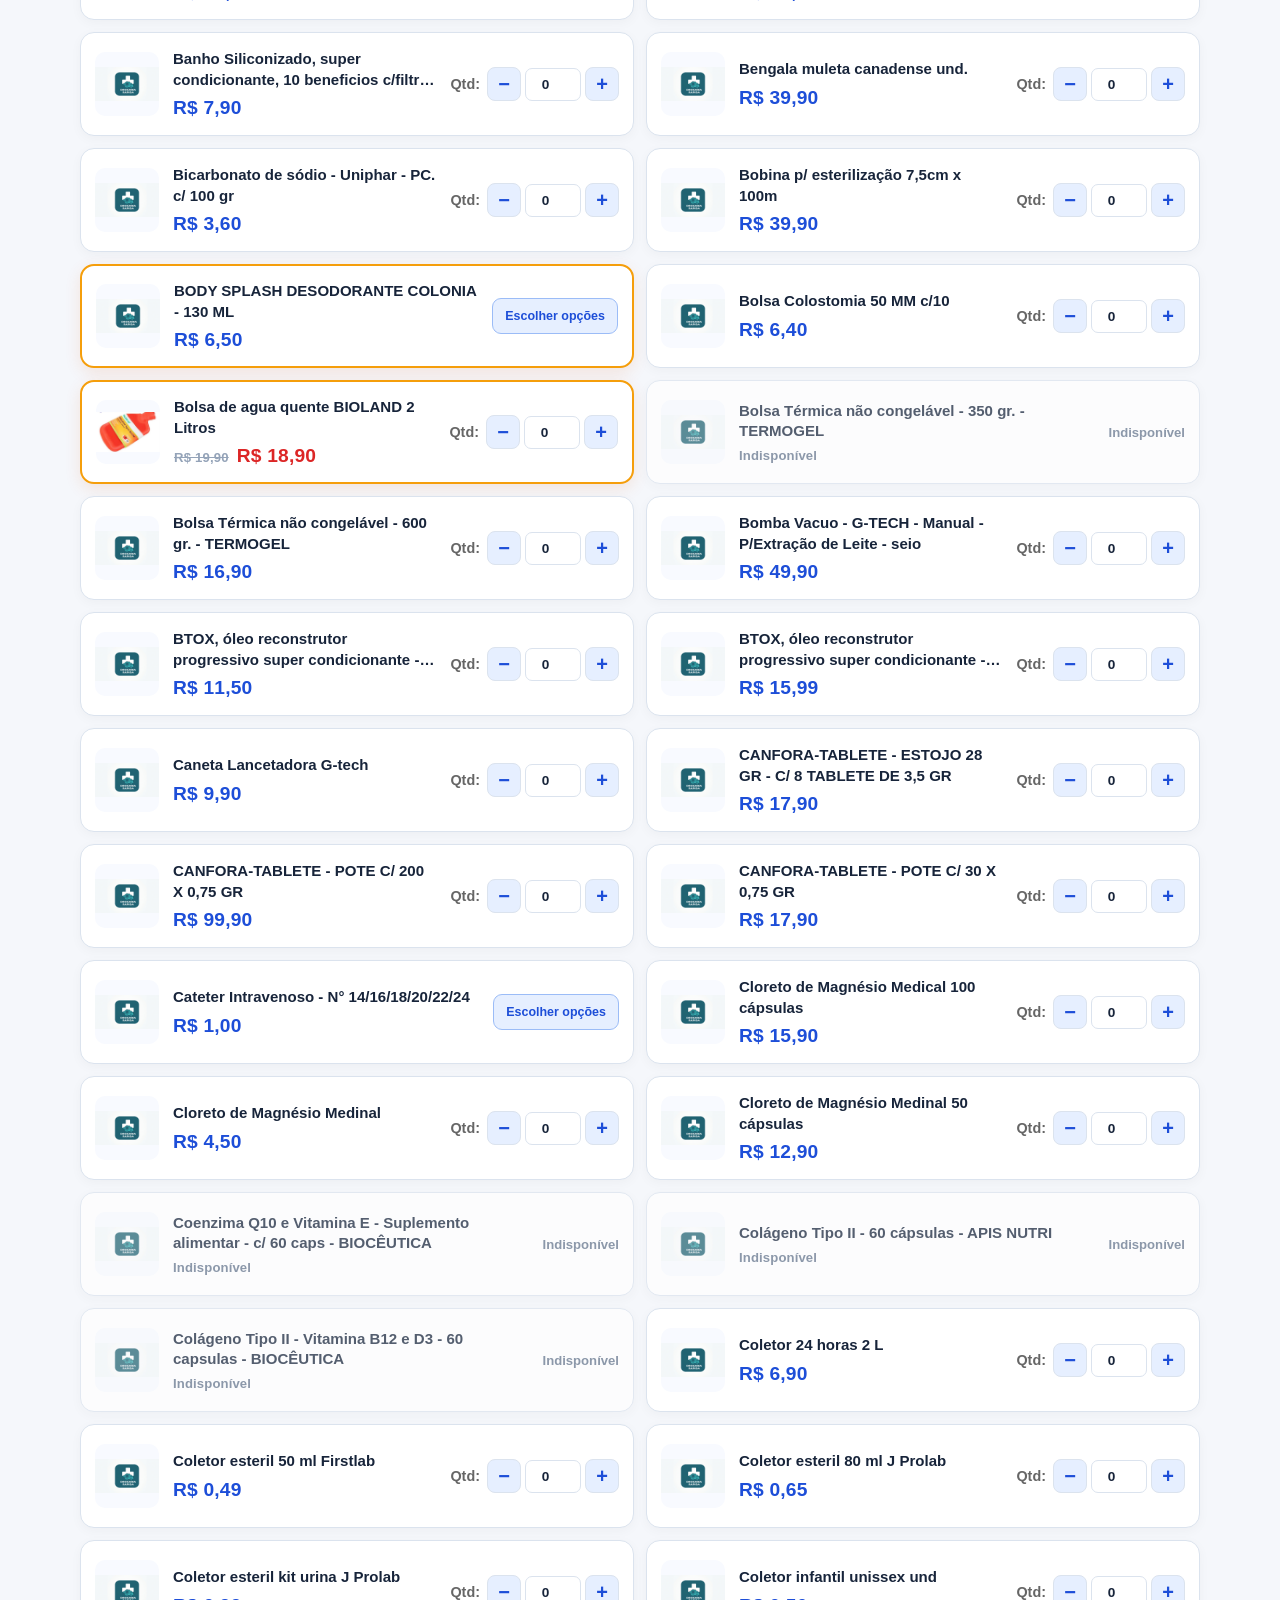
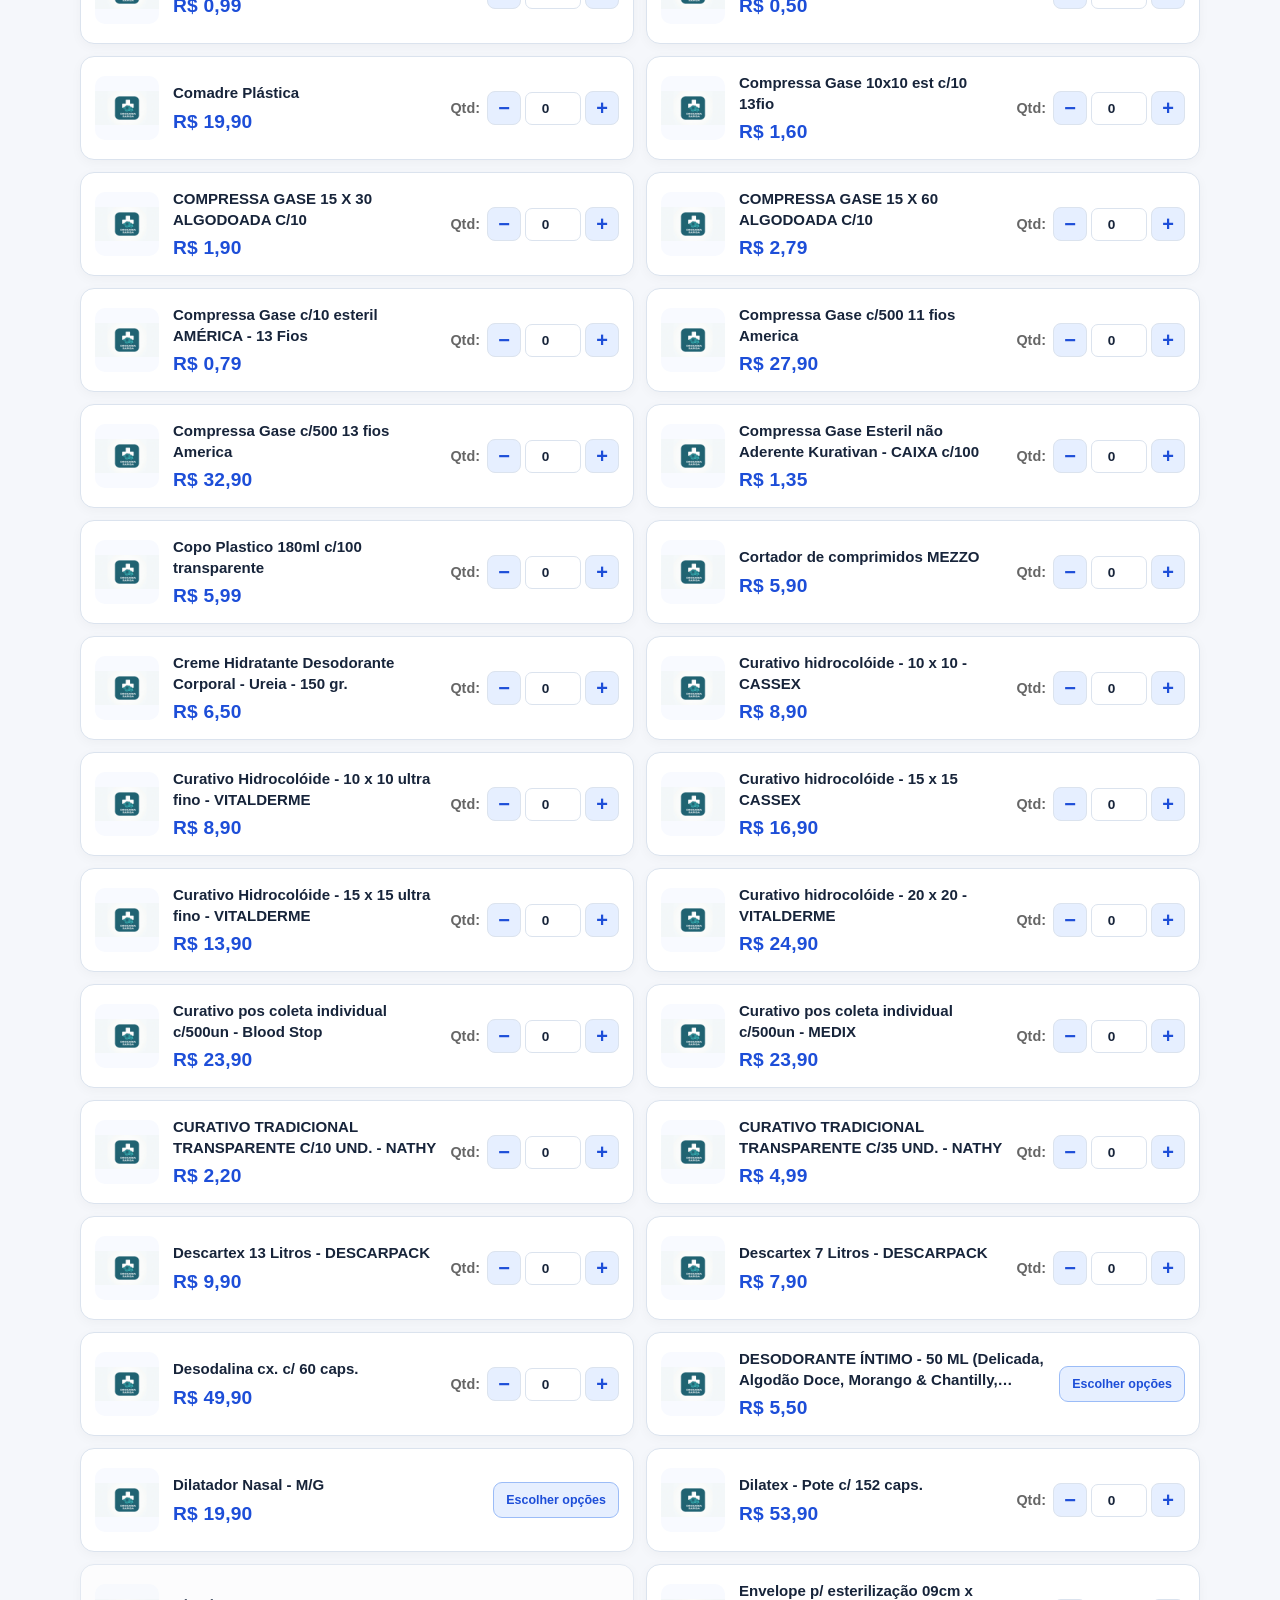
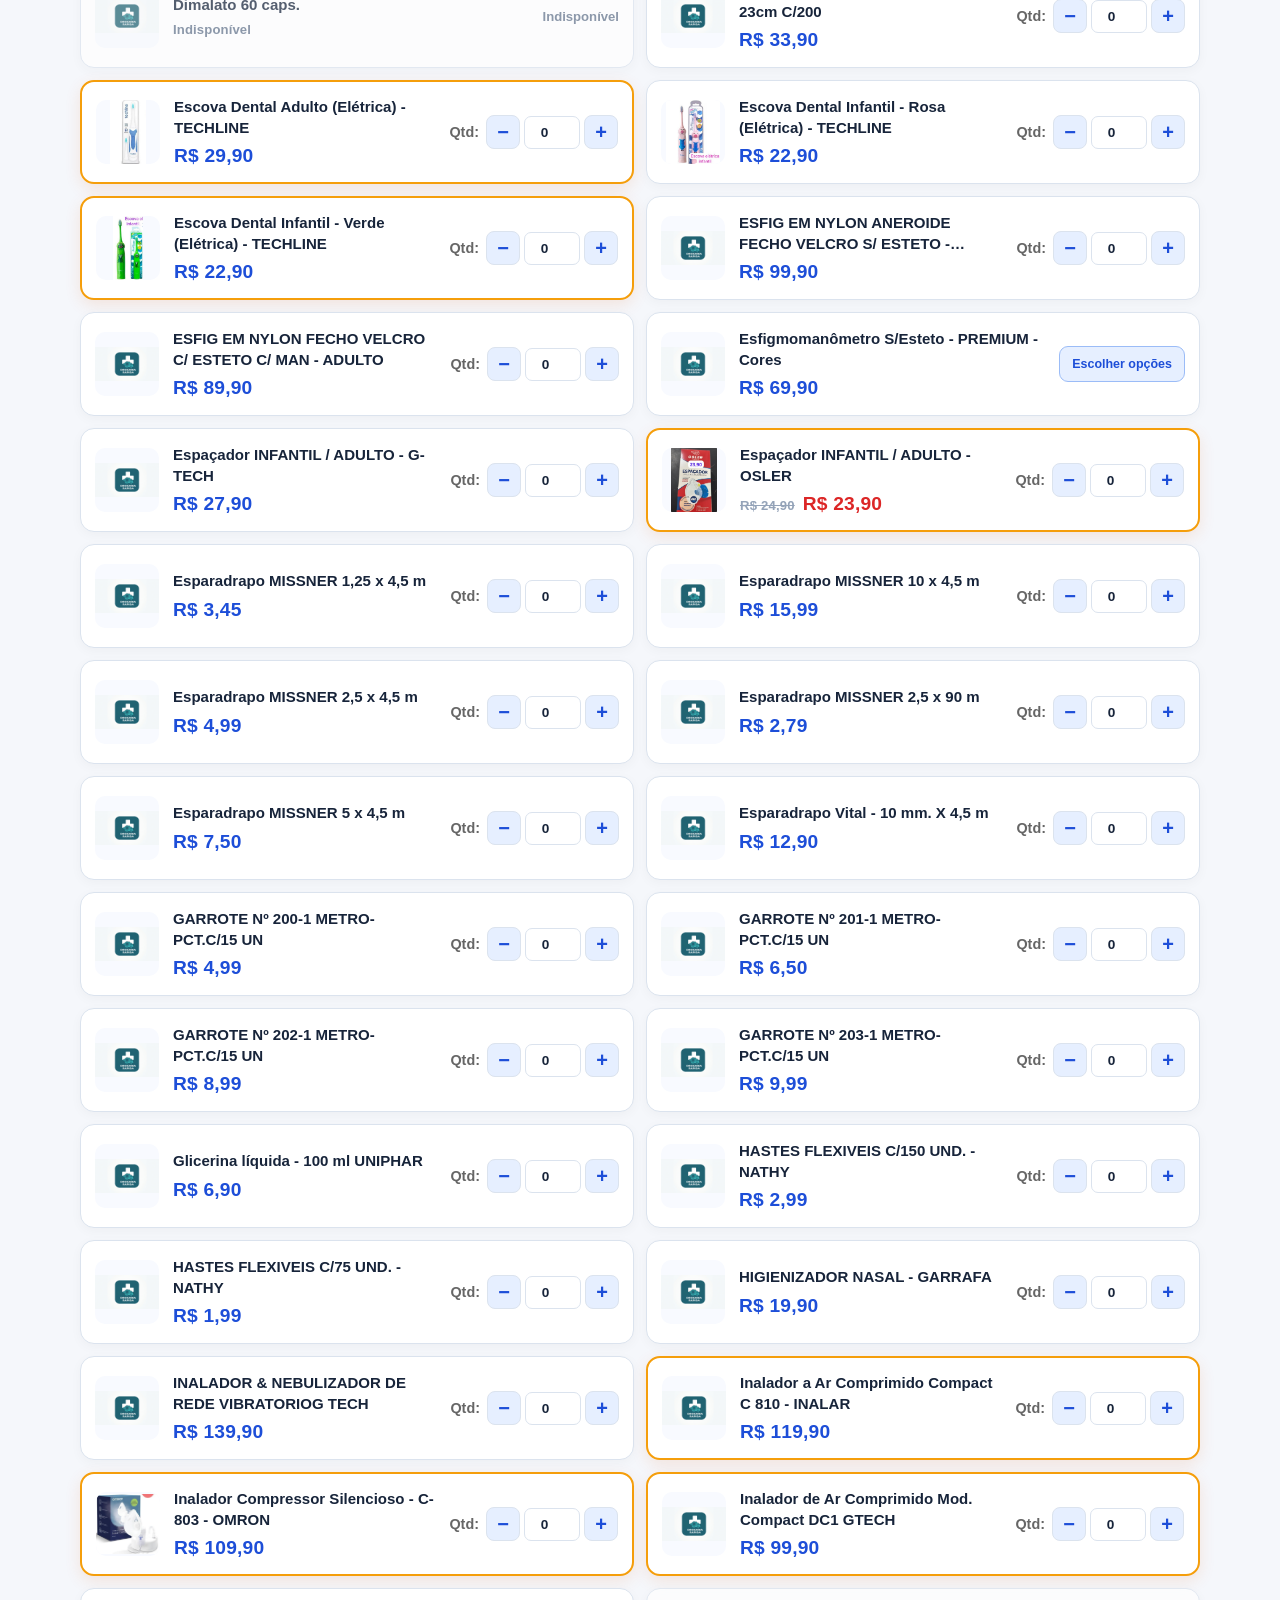
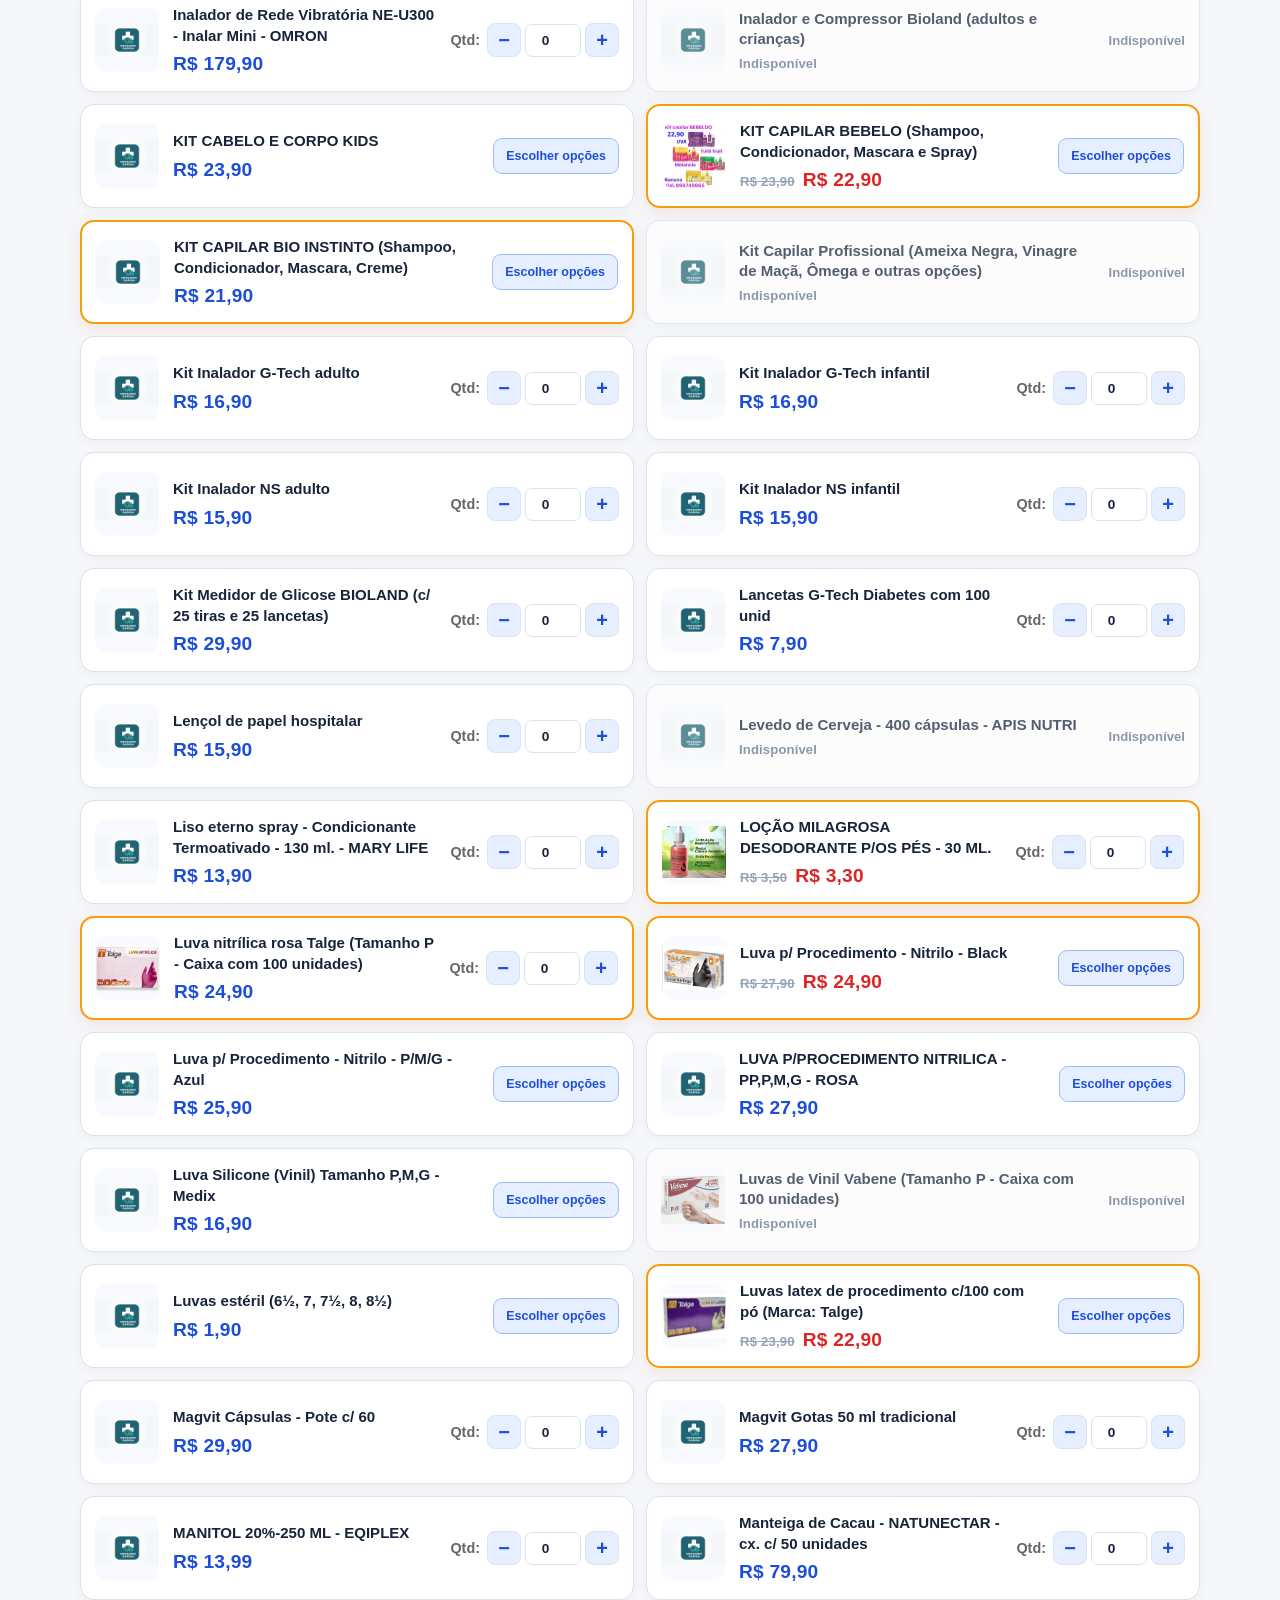
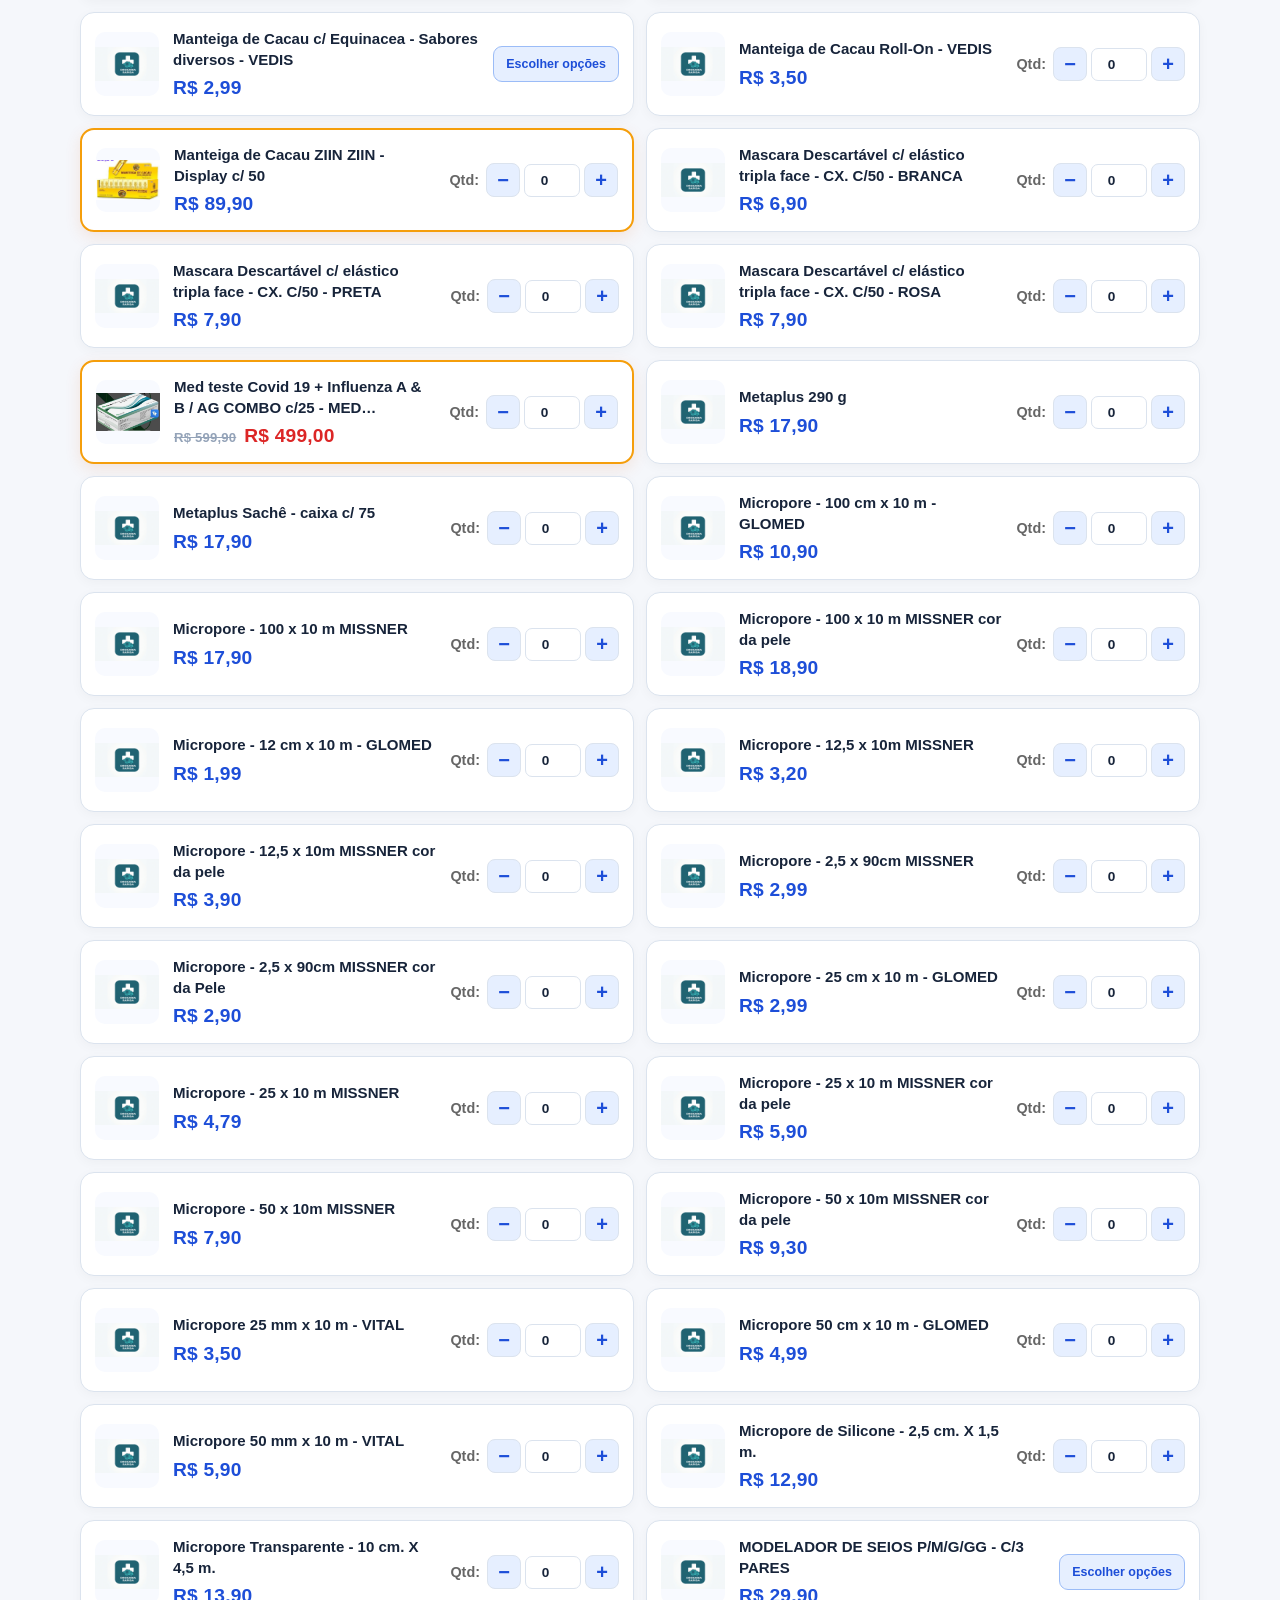
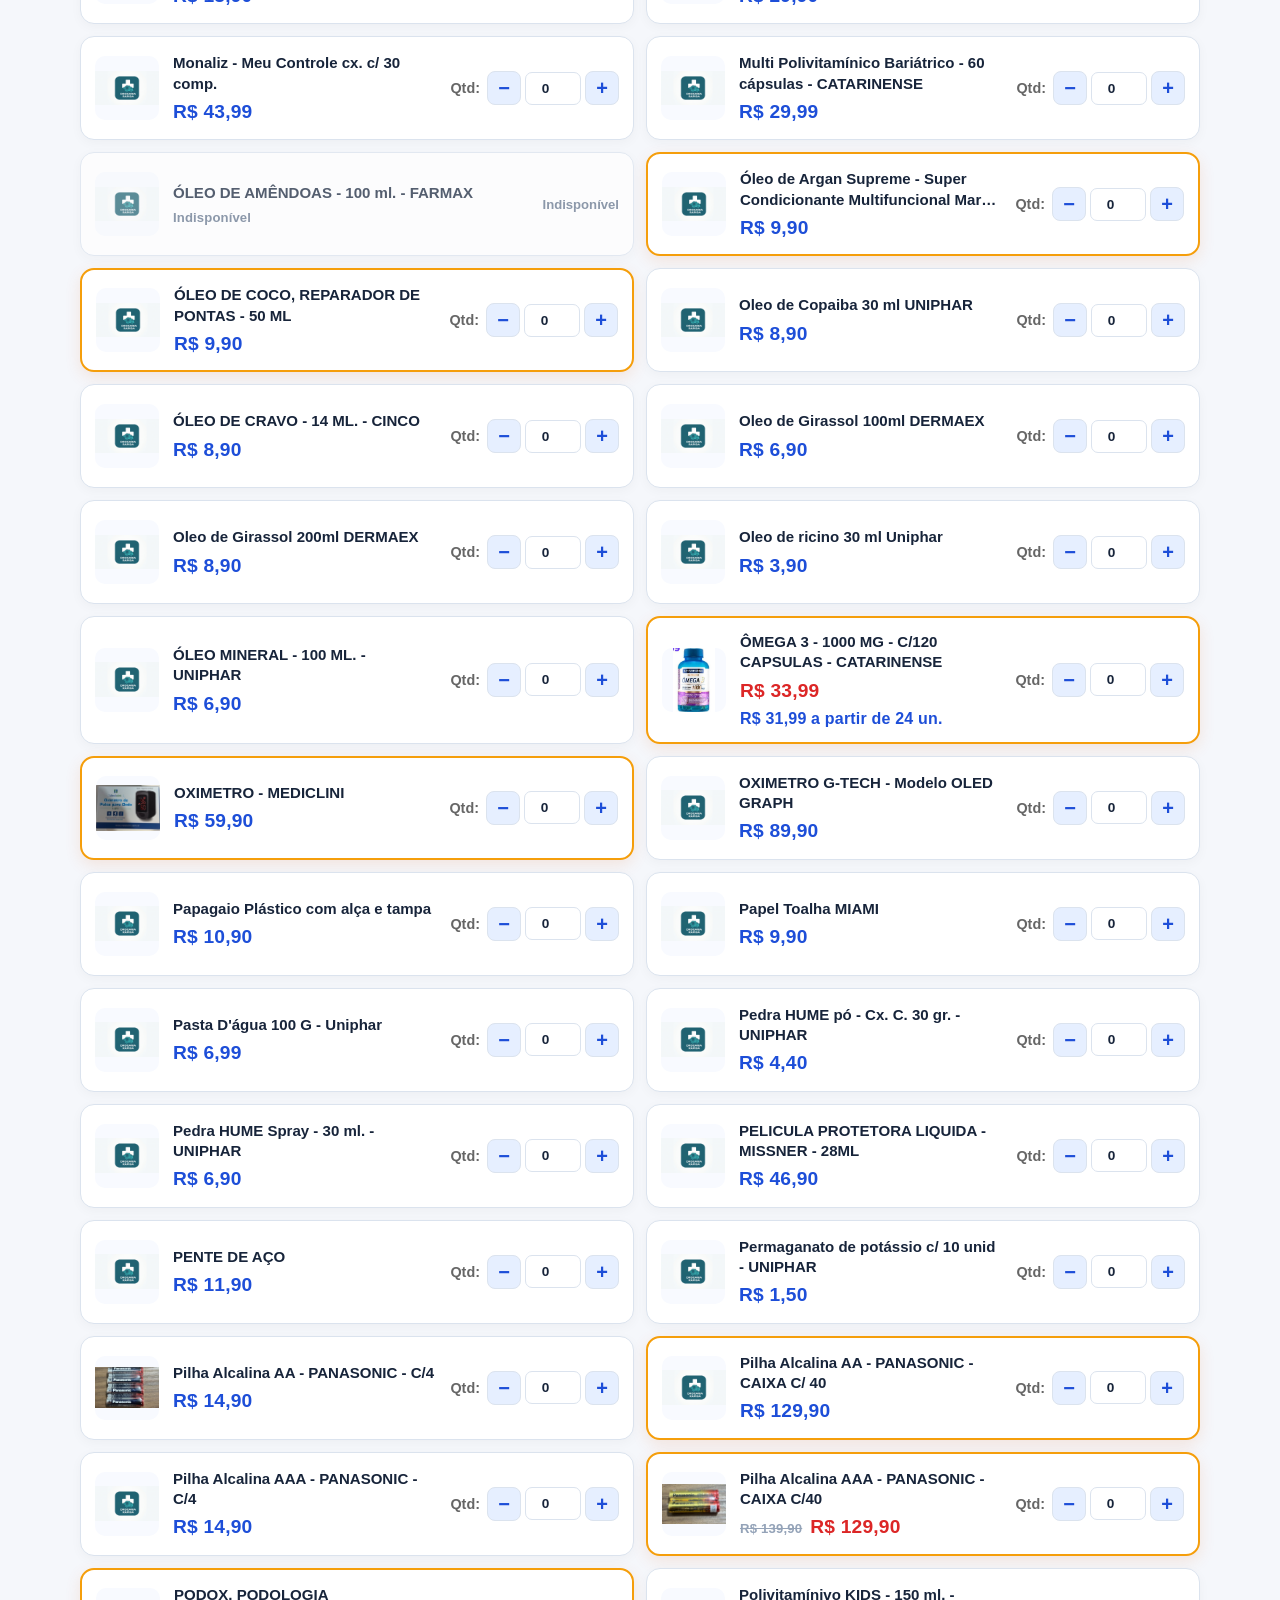
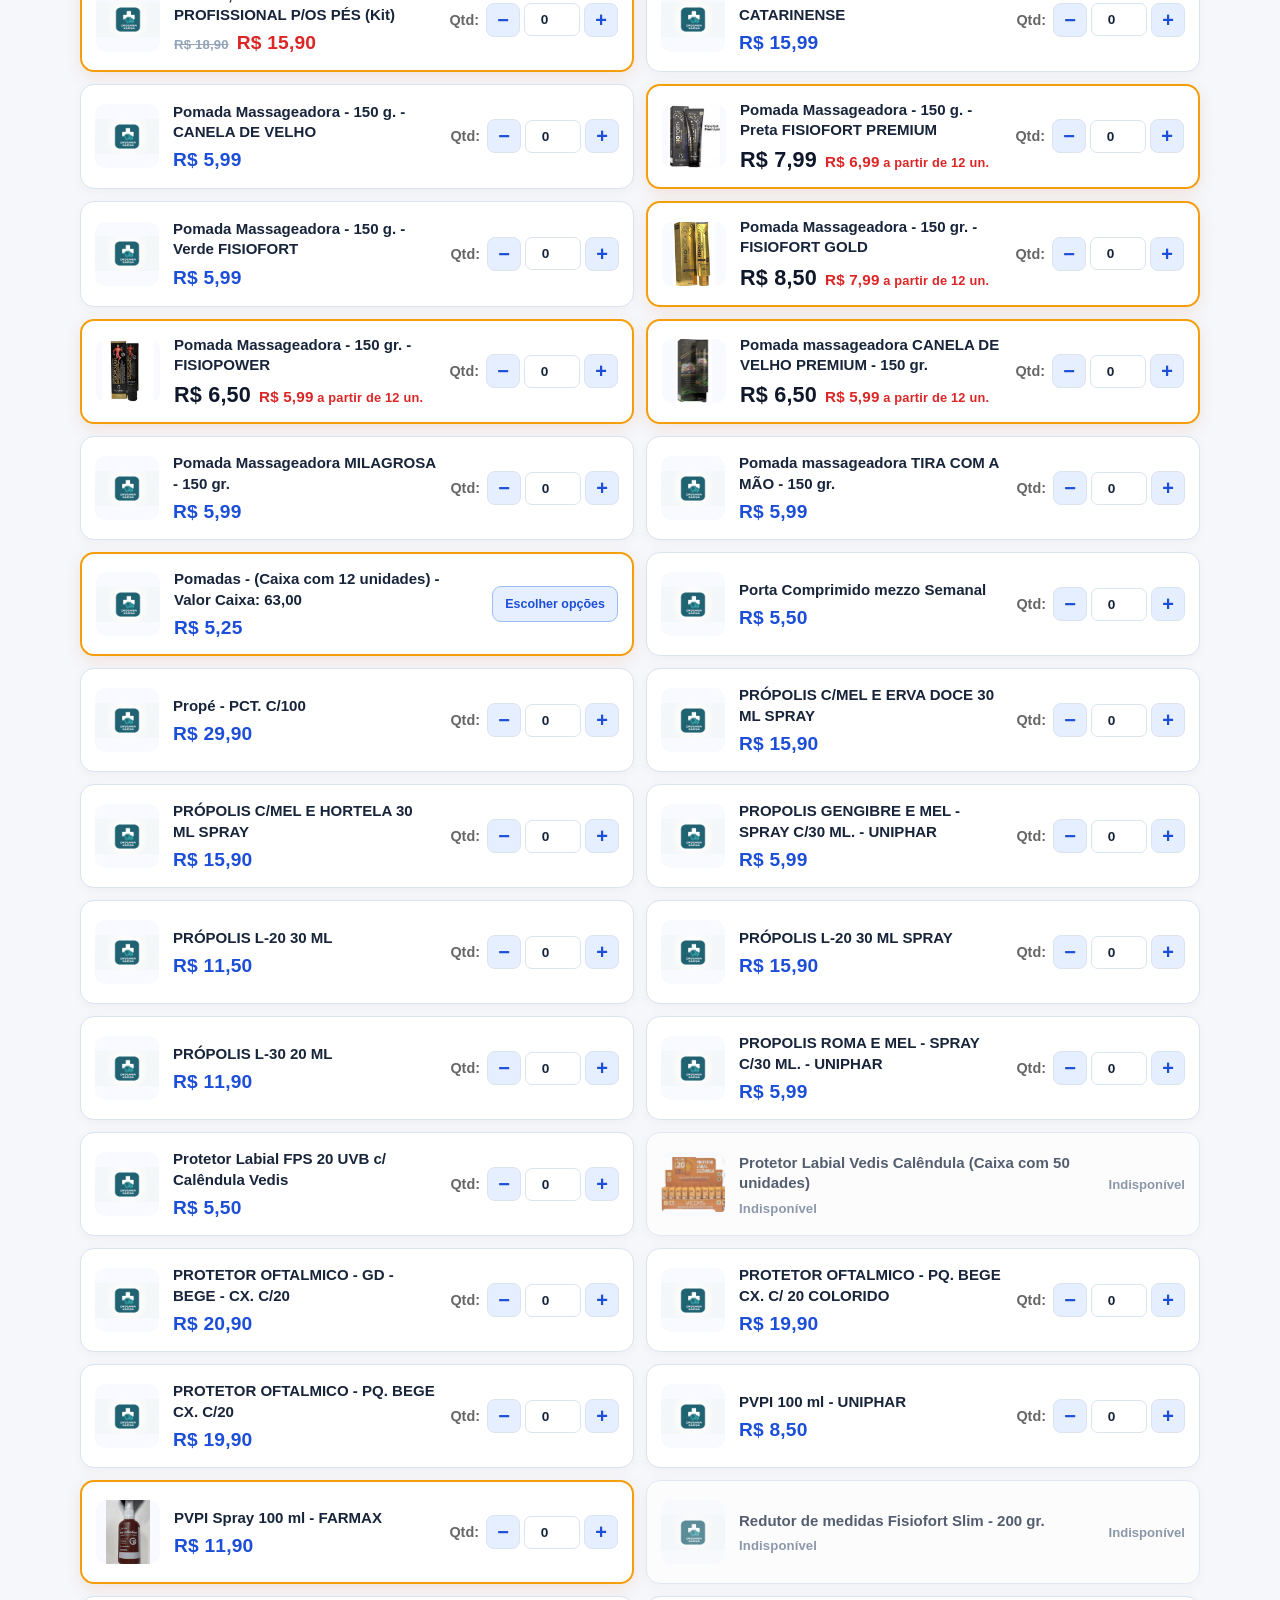
==== commit 55b04a52: "Add files via upload" ====
--- a/index.html
+++ b/index.html
@@ -135,6 +135,7 @@
                 <div class="checkout-field">
                     <label for="cnpj">CNPJ da empresa</label>
                     <input type="text" id="cnpj" class="cnpj-input" placeholder="00.000.000/0000-00" maxlength="18" oninput="mascaraCNPJ(this)">
+                    <small id="cnpj-company" class="cnpj-company" role="status" aria-live="polite" hidden></small>
                 </div>
                 <div class="total-summary">
                     <span class="summary-label">Resumo do pedido</span>
--- a/assets/css/style.css
+++ b/assets/css/style.css
@@ -146,6 +146,11 @@
 .original-price { color: #94a3b8; font-size: 0.82rem; font-weight: 700; }
 .promo-price { color: #dc2626; font-size: 1.2rem; font-weight: 900; }
 .promotion-notice { display: block; margin-top: 6px; color: #b45309; font-size: 0.72rem; font-weight: 800; line-height: 1.3; }
+.fixed-price { display: block; color: #0f172a; font-size: 1.35rem; font-weight: 900; line-height: 1.2; }
+.promo-tier { display: block; margin-top: 2px; color: #dc2626; font-size: 0.8rem; font-weight: 700; line-height: 1.3; }
+.promo-tier b { font-size: 0.95rem; font-weight: 900; }
+.product-detail-price .fixed-price { font-size: 1.8rem; }
+.product-detail-price .promo-tier { font-size: 0.95rem; }
 .product-card--unavailable .product-price, .stock-status { color: var(--muted); font-size: 0.82rem; font-weight: 800; }
 .stock-status { white-space: nowrap; }
 .product-controls { display: flex; align-items: center; gap: 7px; }
@@ -238,6 +243,7 @@
 .summary-label { display: block; margin-bottom: 4px; color: var(--muted); font-size: 0.76rem; font-weight: 700; }
 .total-text { font-size: 1.45rem; font-weight: 800; }
 .warning { margin-top: 4px; color: var(--warning); font-size: 0.78rem; font-weight: 700; }
+.cnpj-company { display: block; margin-top: 4px; color: #475569; font-size: 0.78rem; font-weight: 600; overflow-wrap: anywhere; }
 .payment-field { margin-bottom: 14px; }
 .payment-field .cnpj-input { max-width: none; }
 .btn-whatsapp { display: block; width: 100%; padding: 13px 18px; border: 0; border-radius: 9px; background: var(--accent); color: #fff; cursor: pointer; font-weight: 800; transition: background 0.2s, transform 0.2s; }
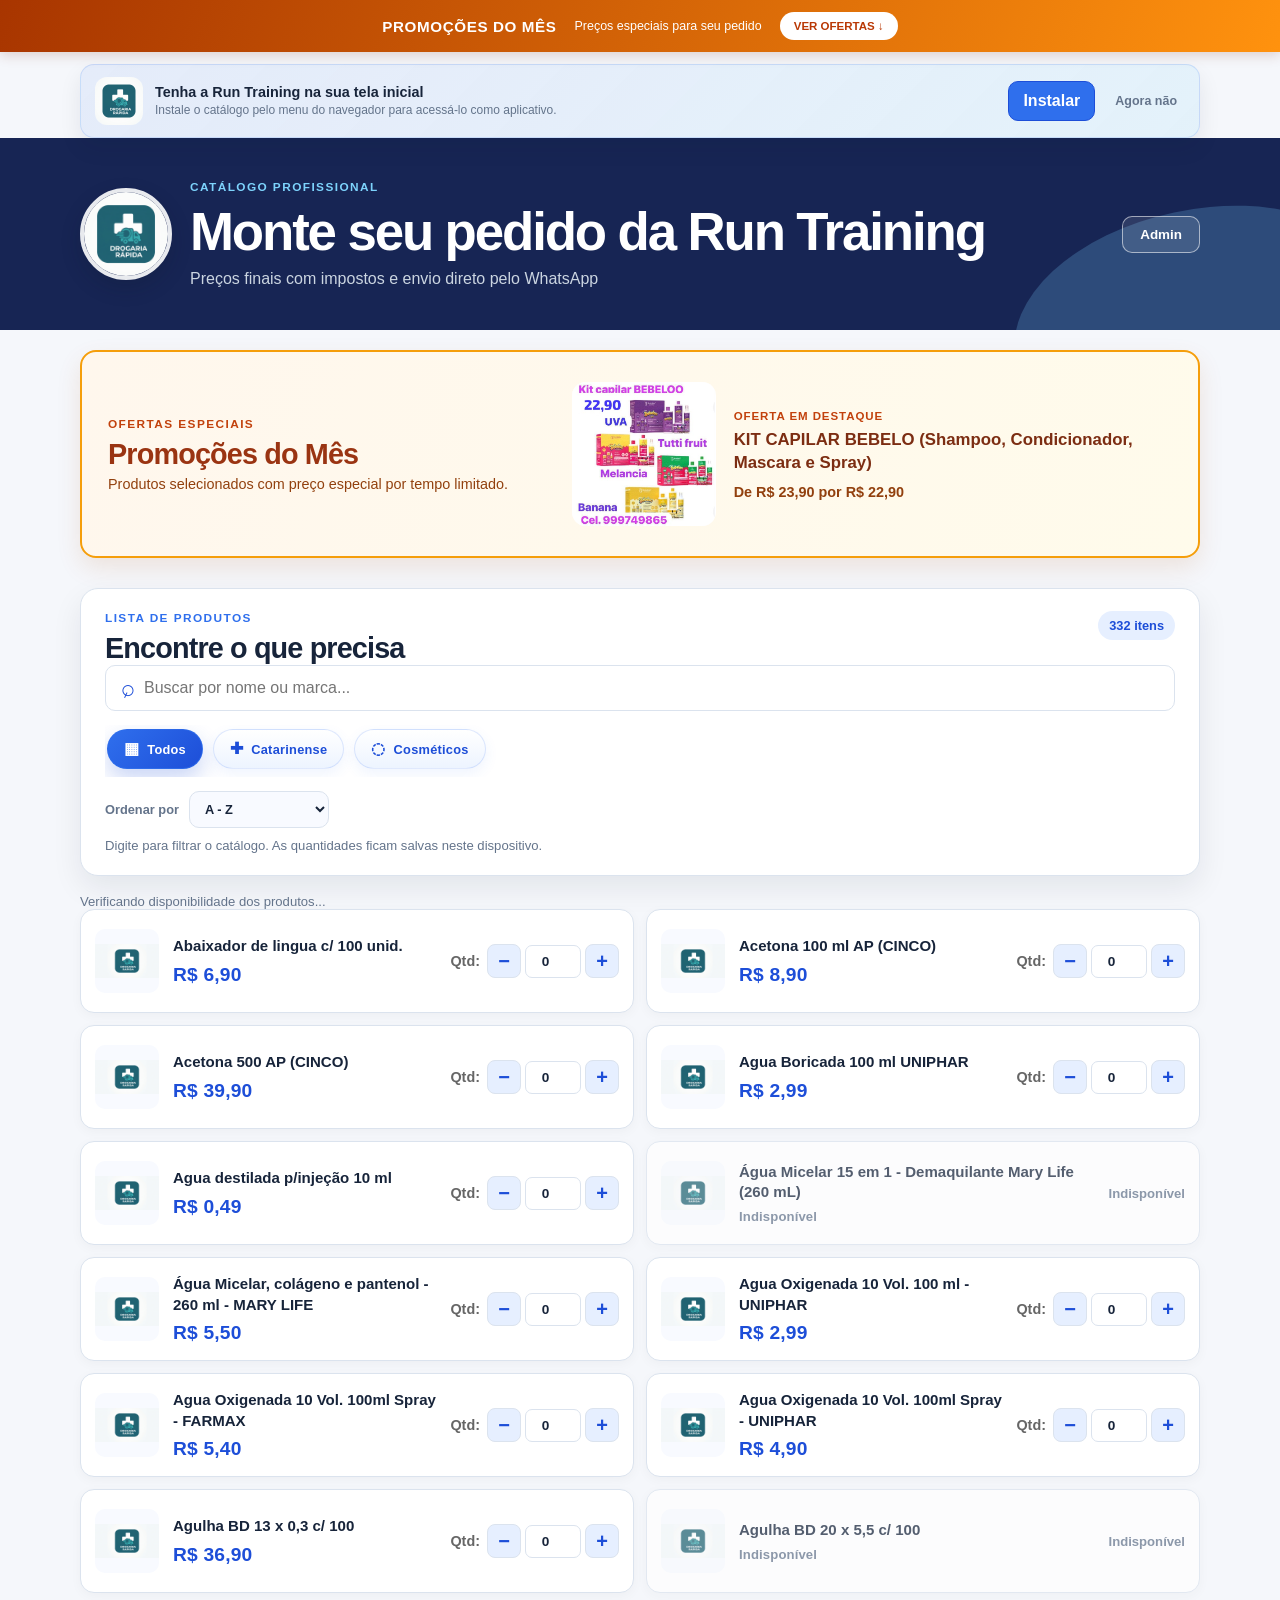
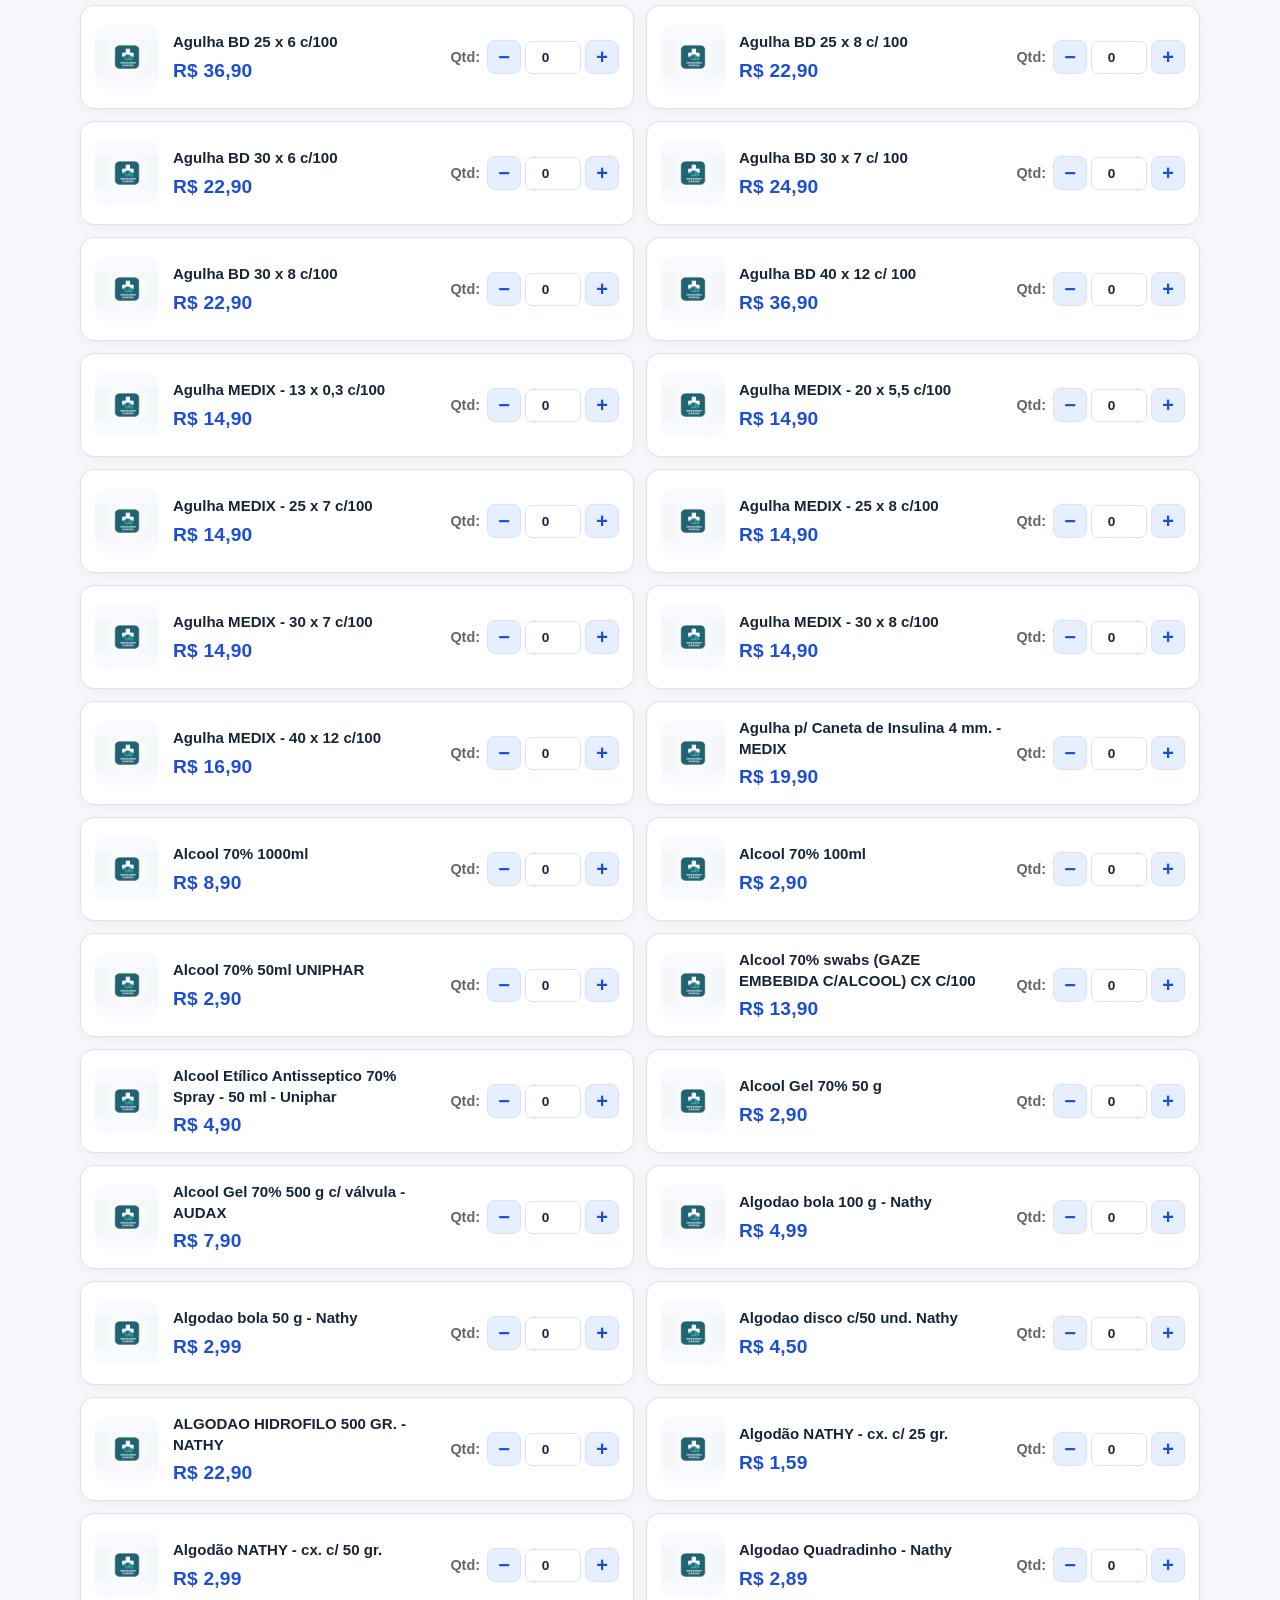
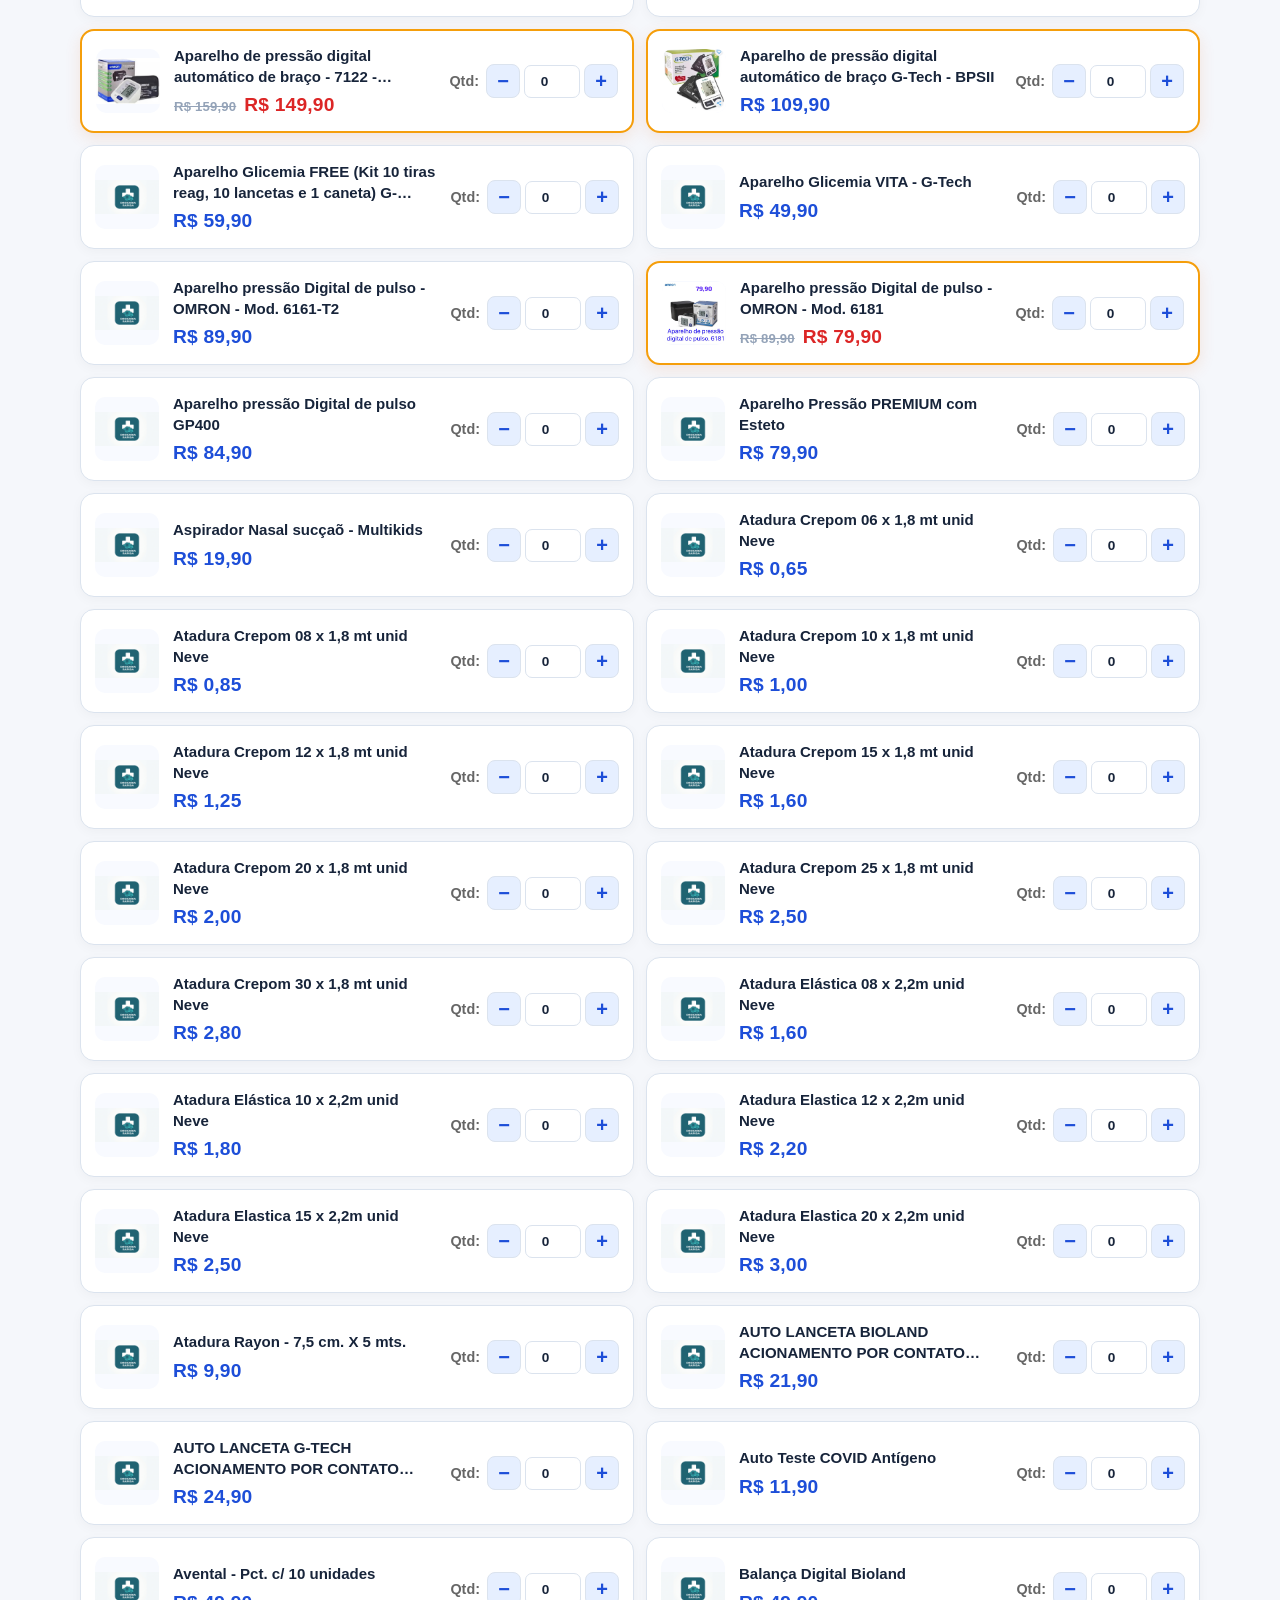
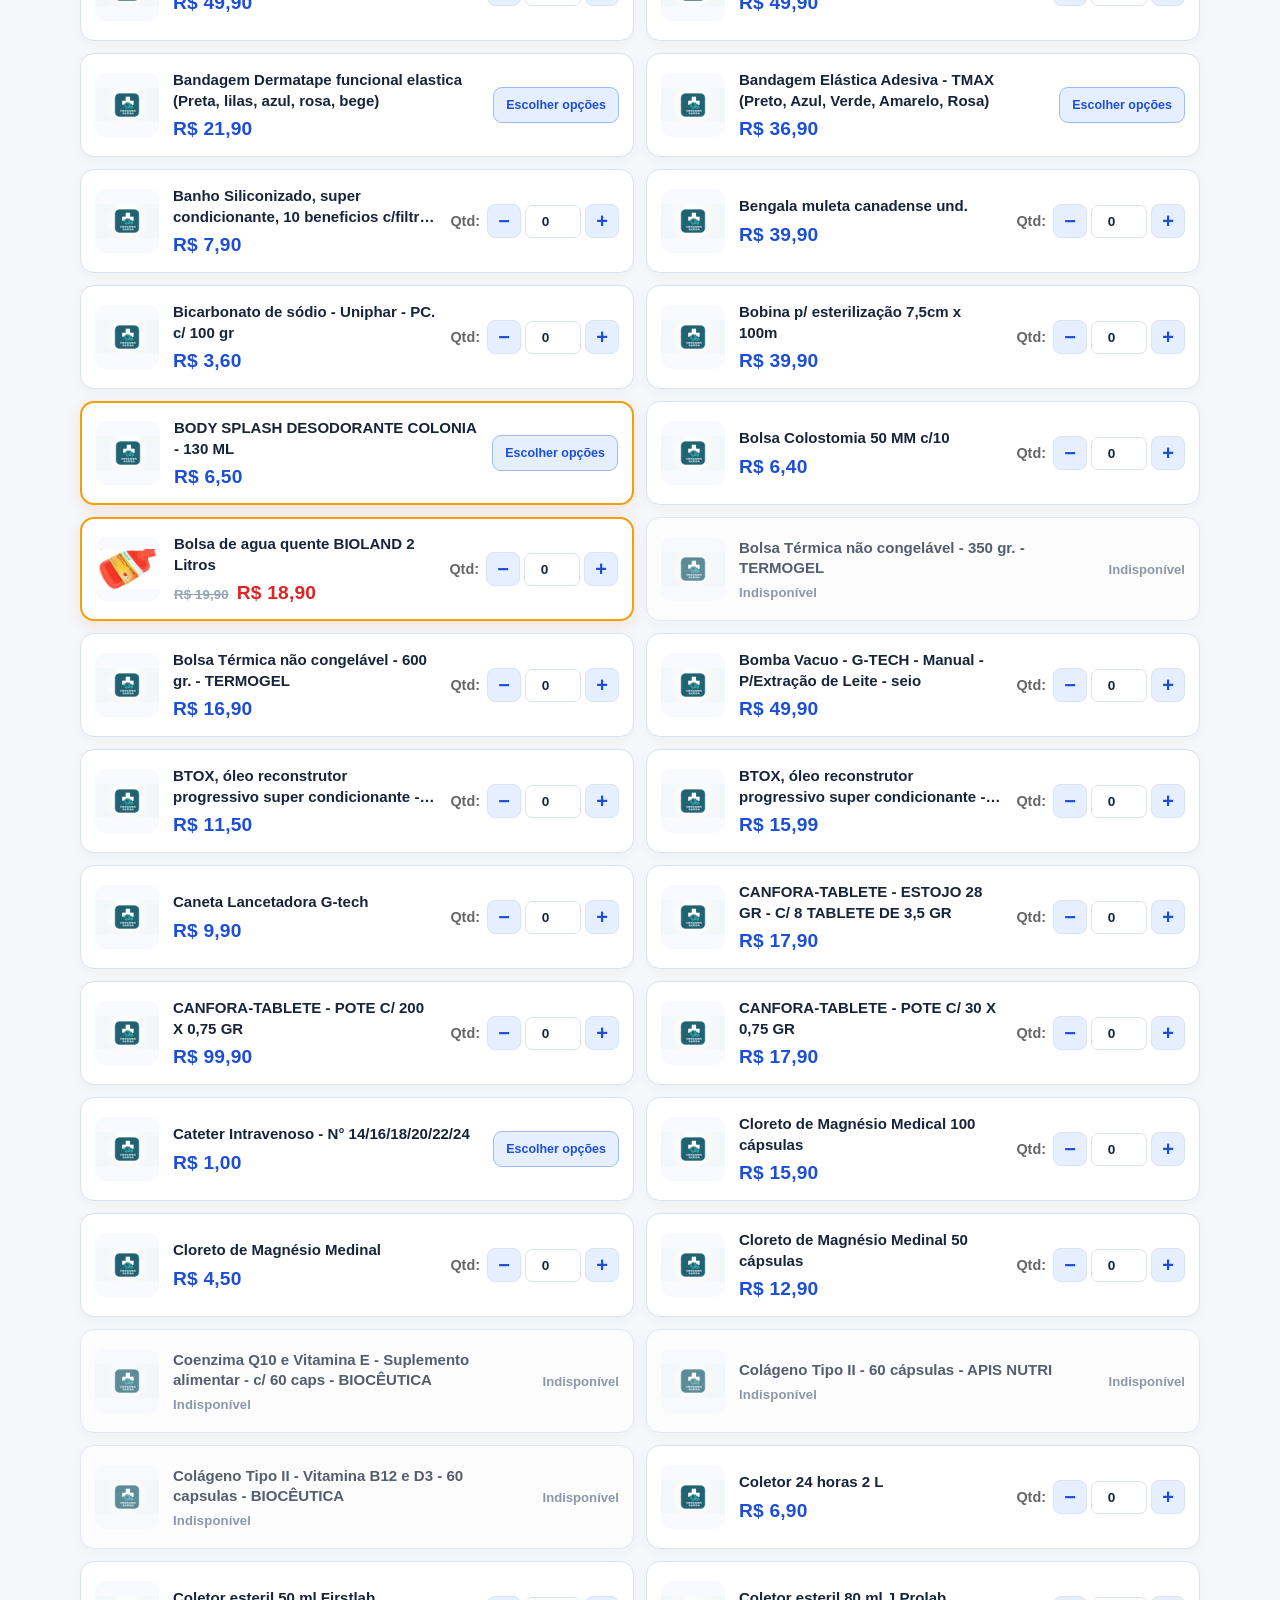
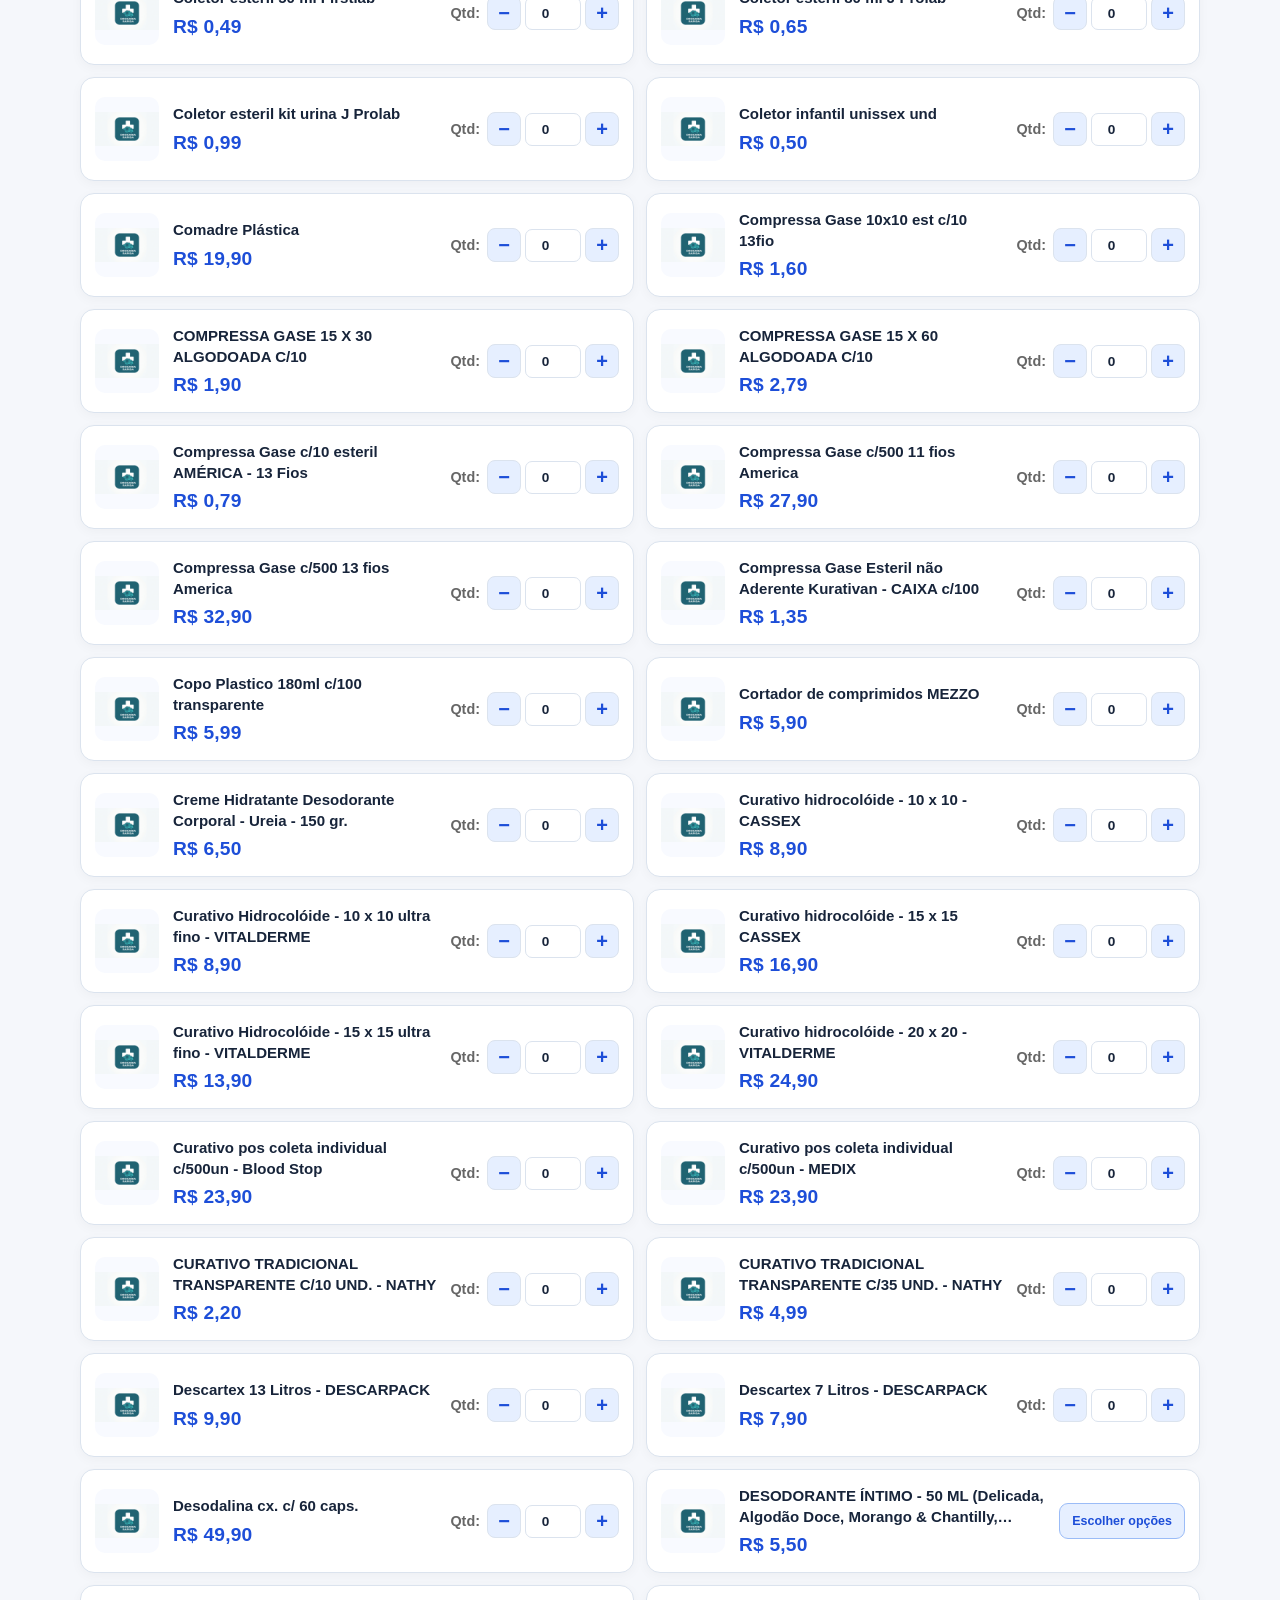
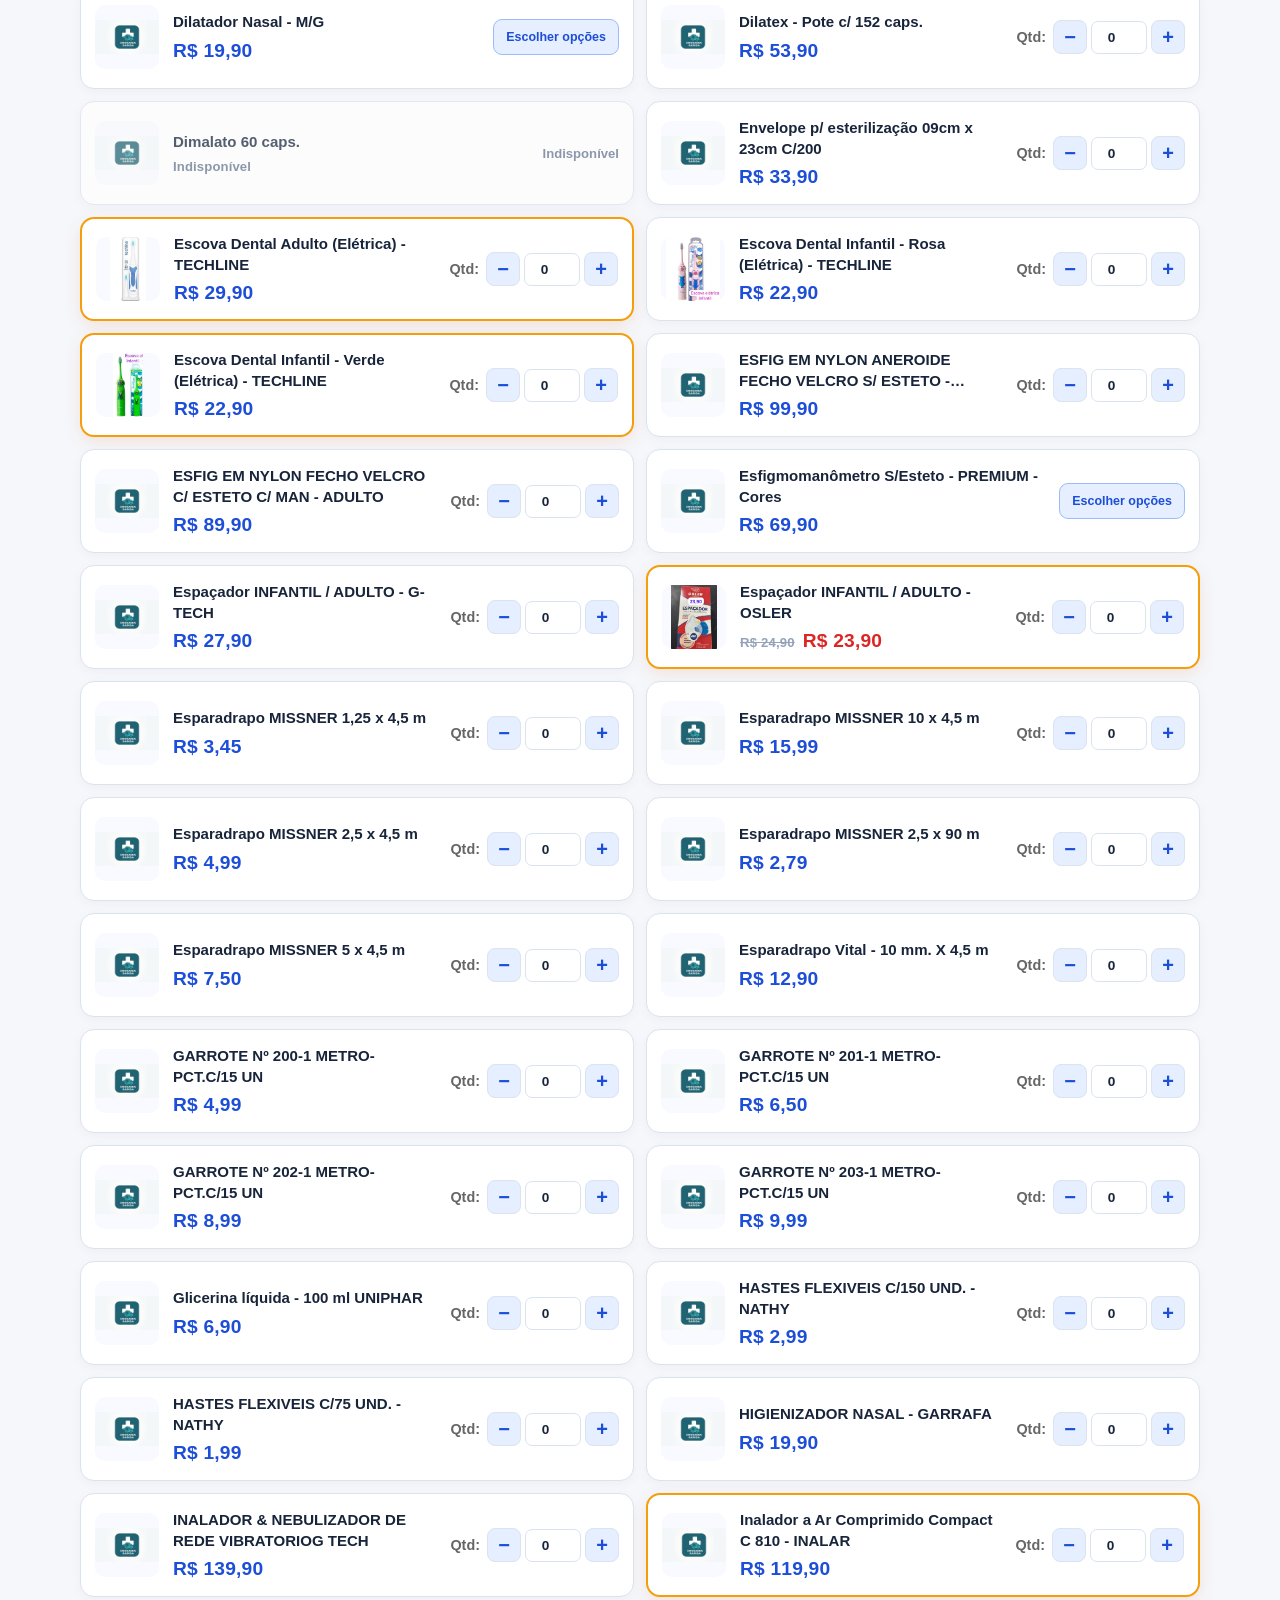
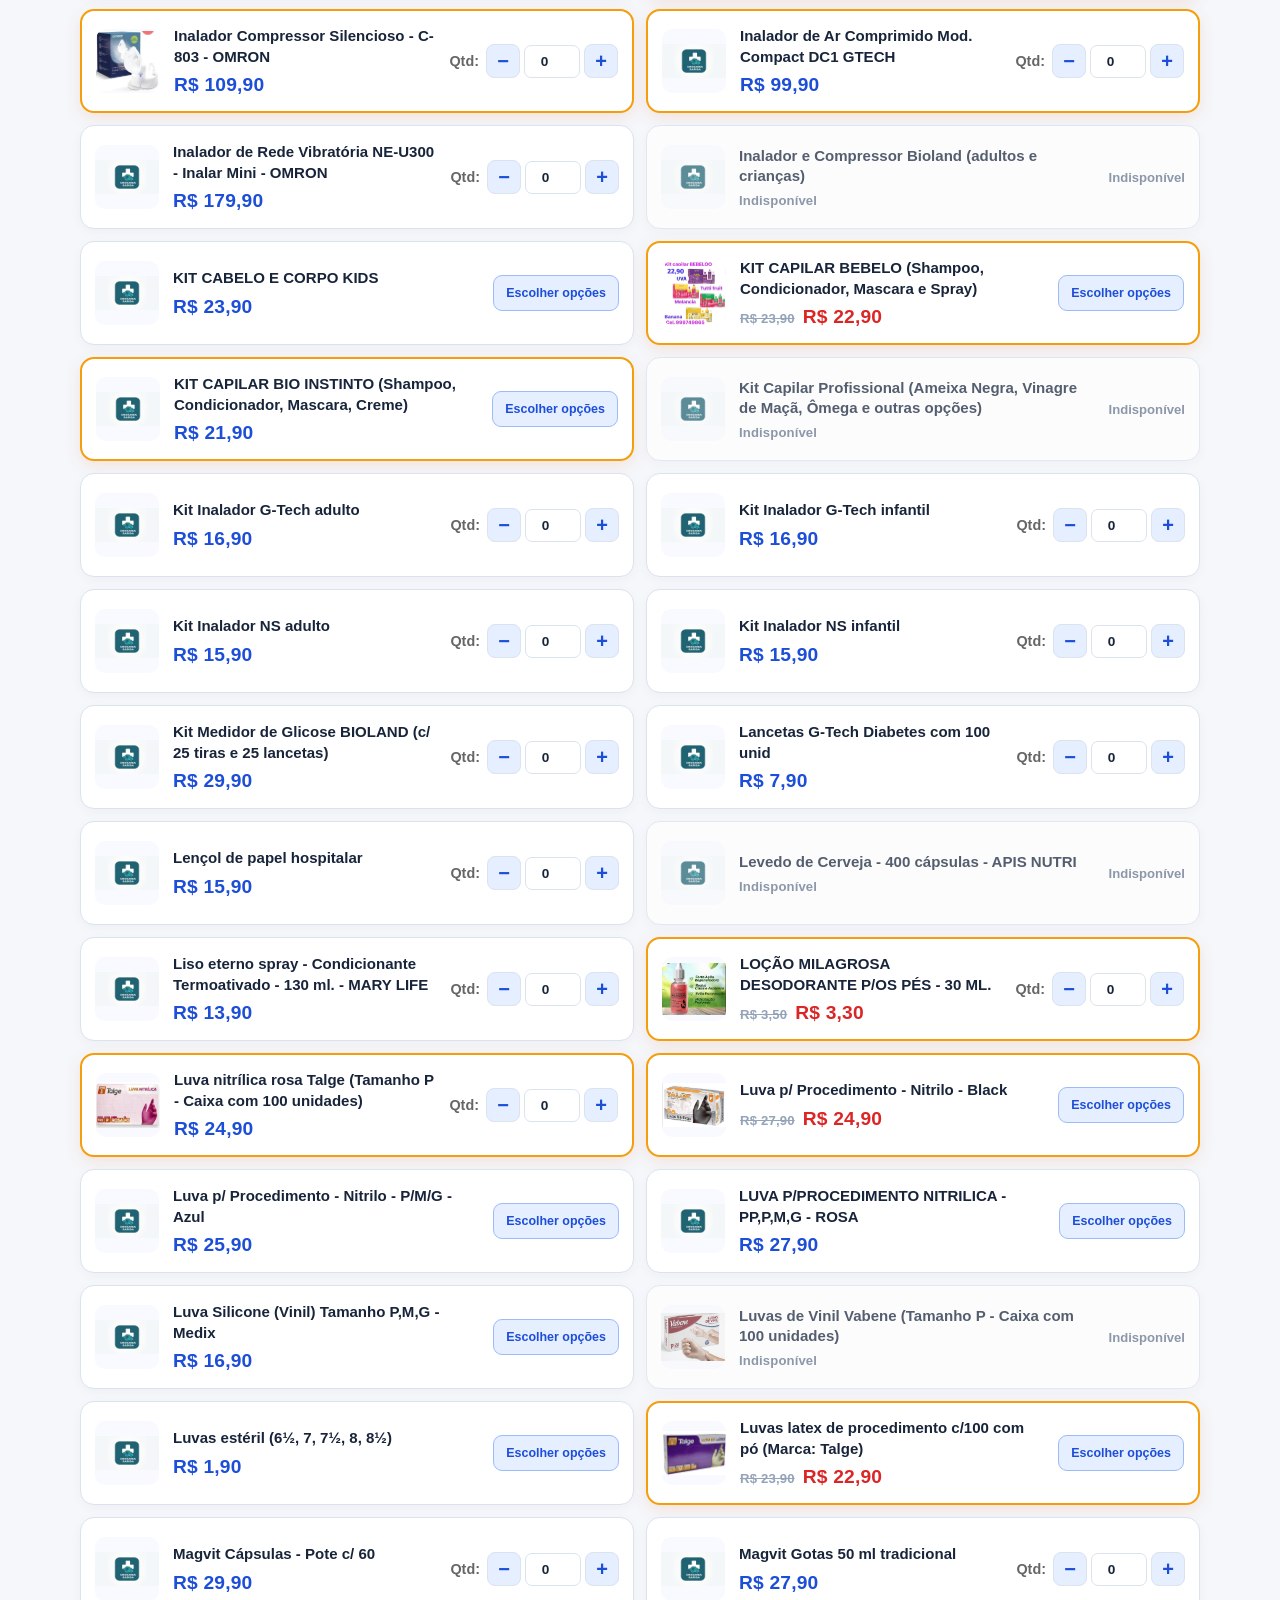
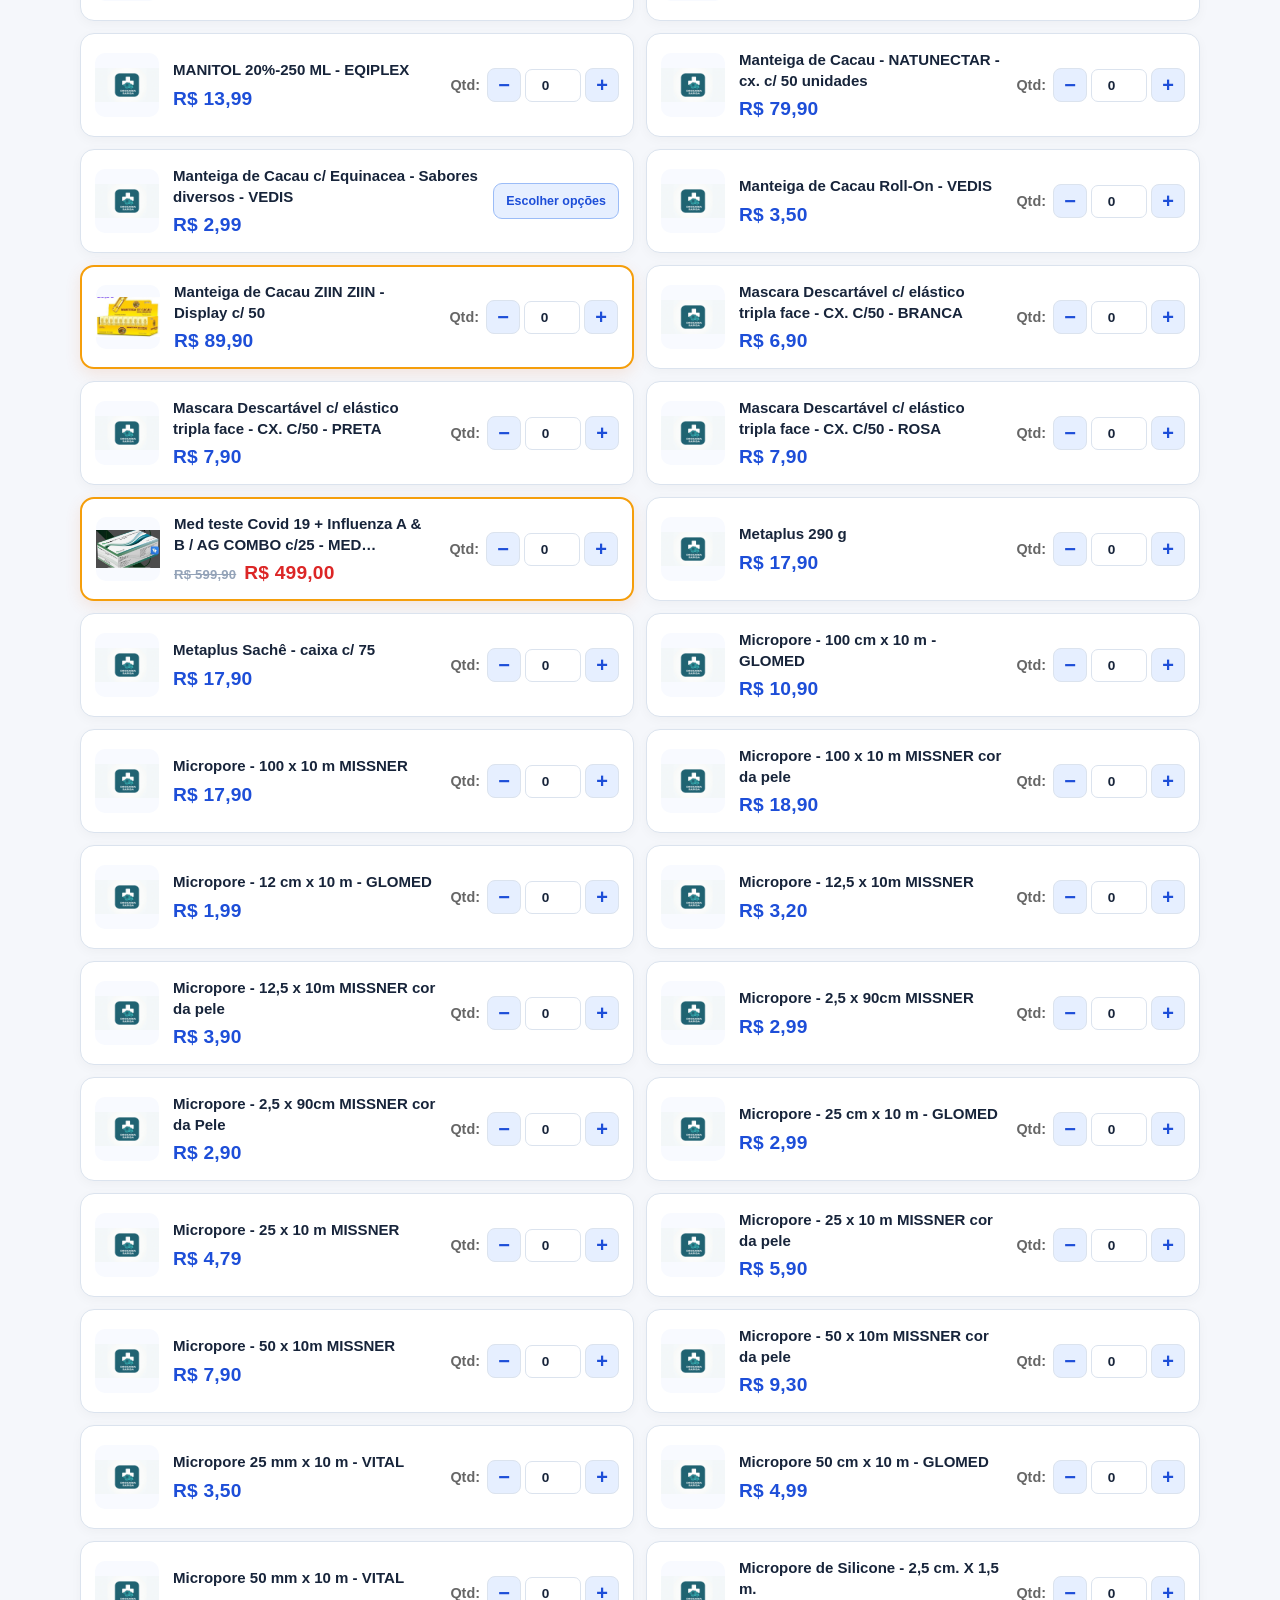
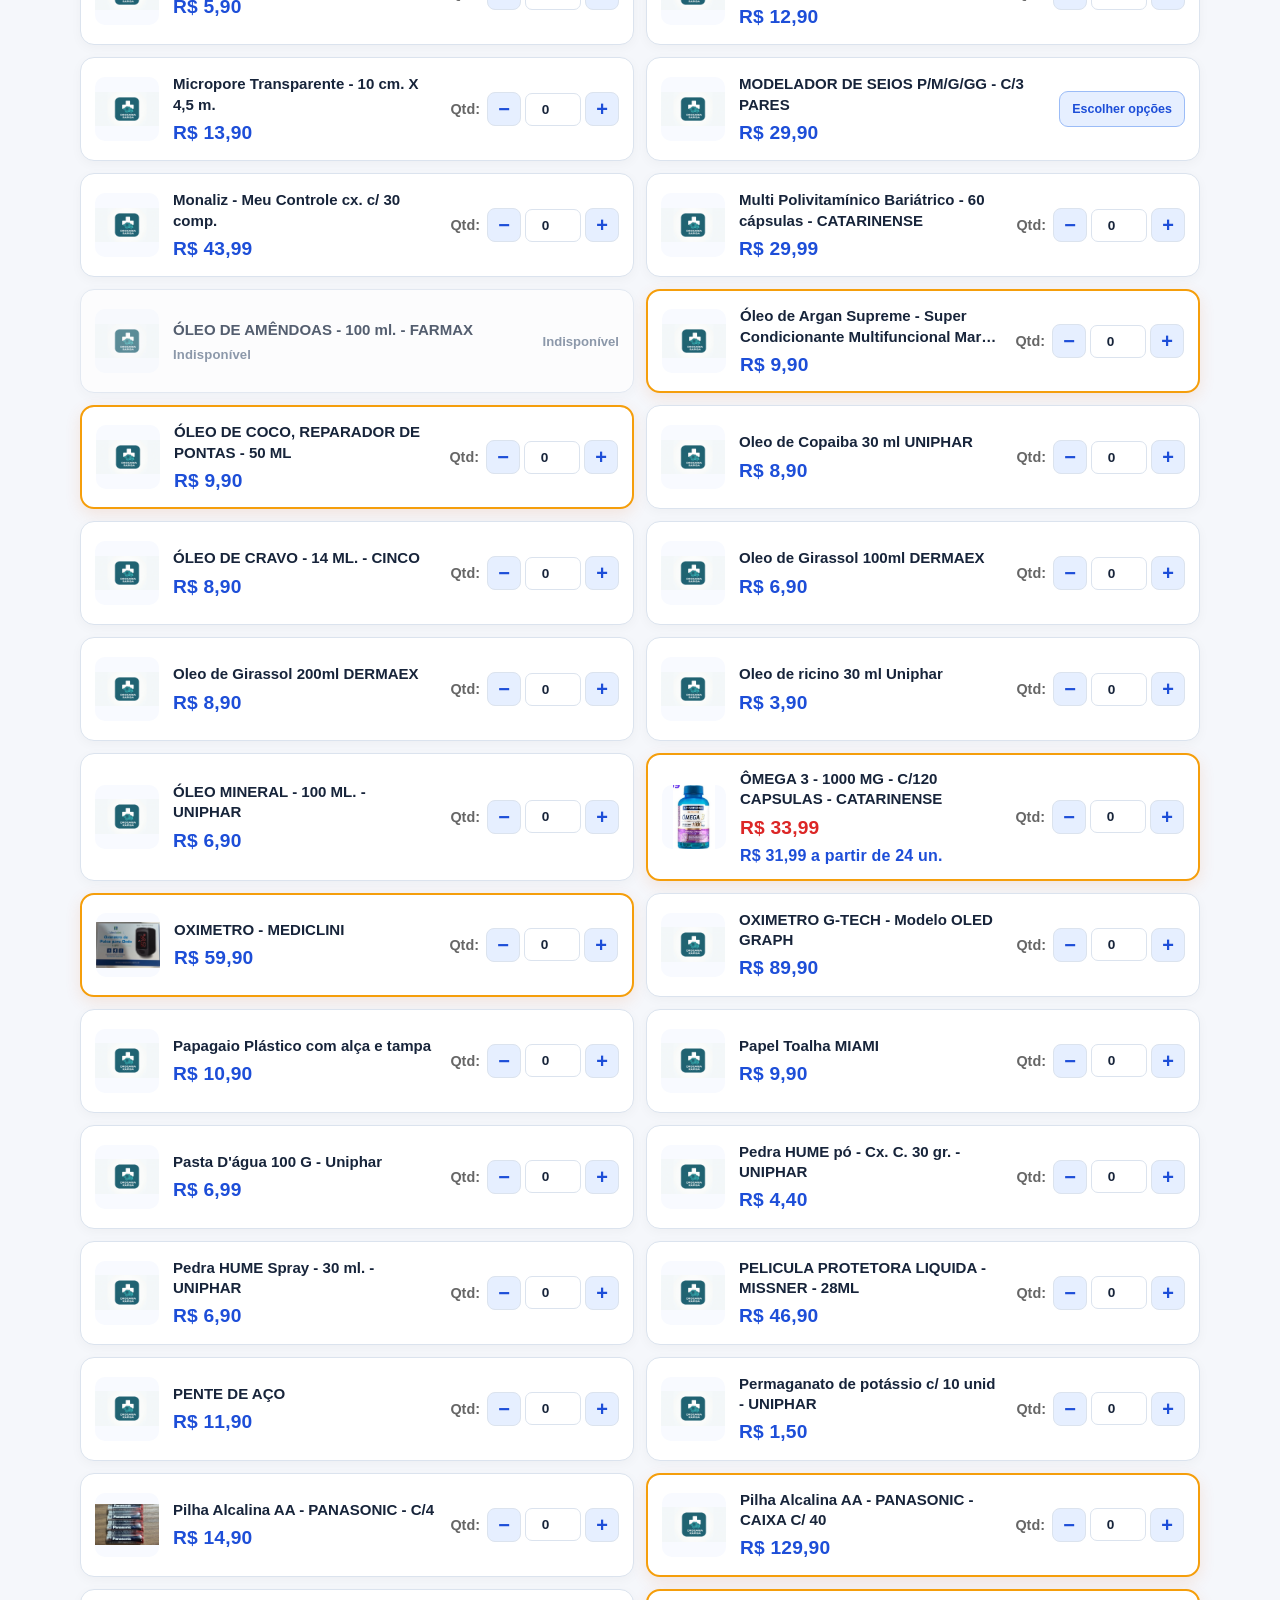
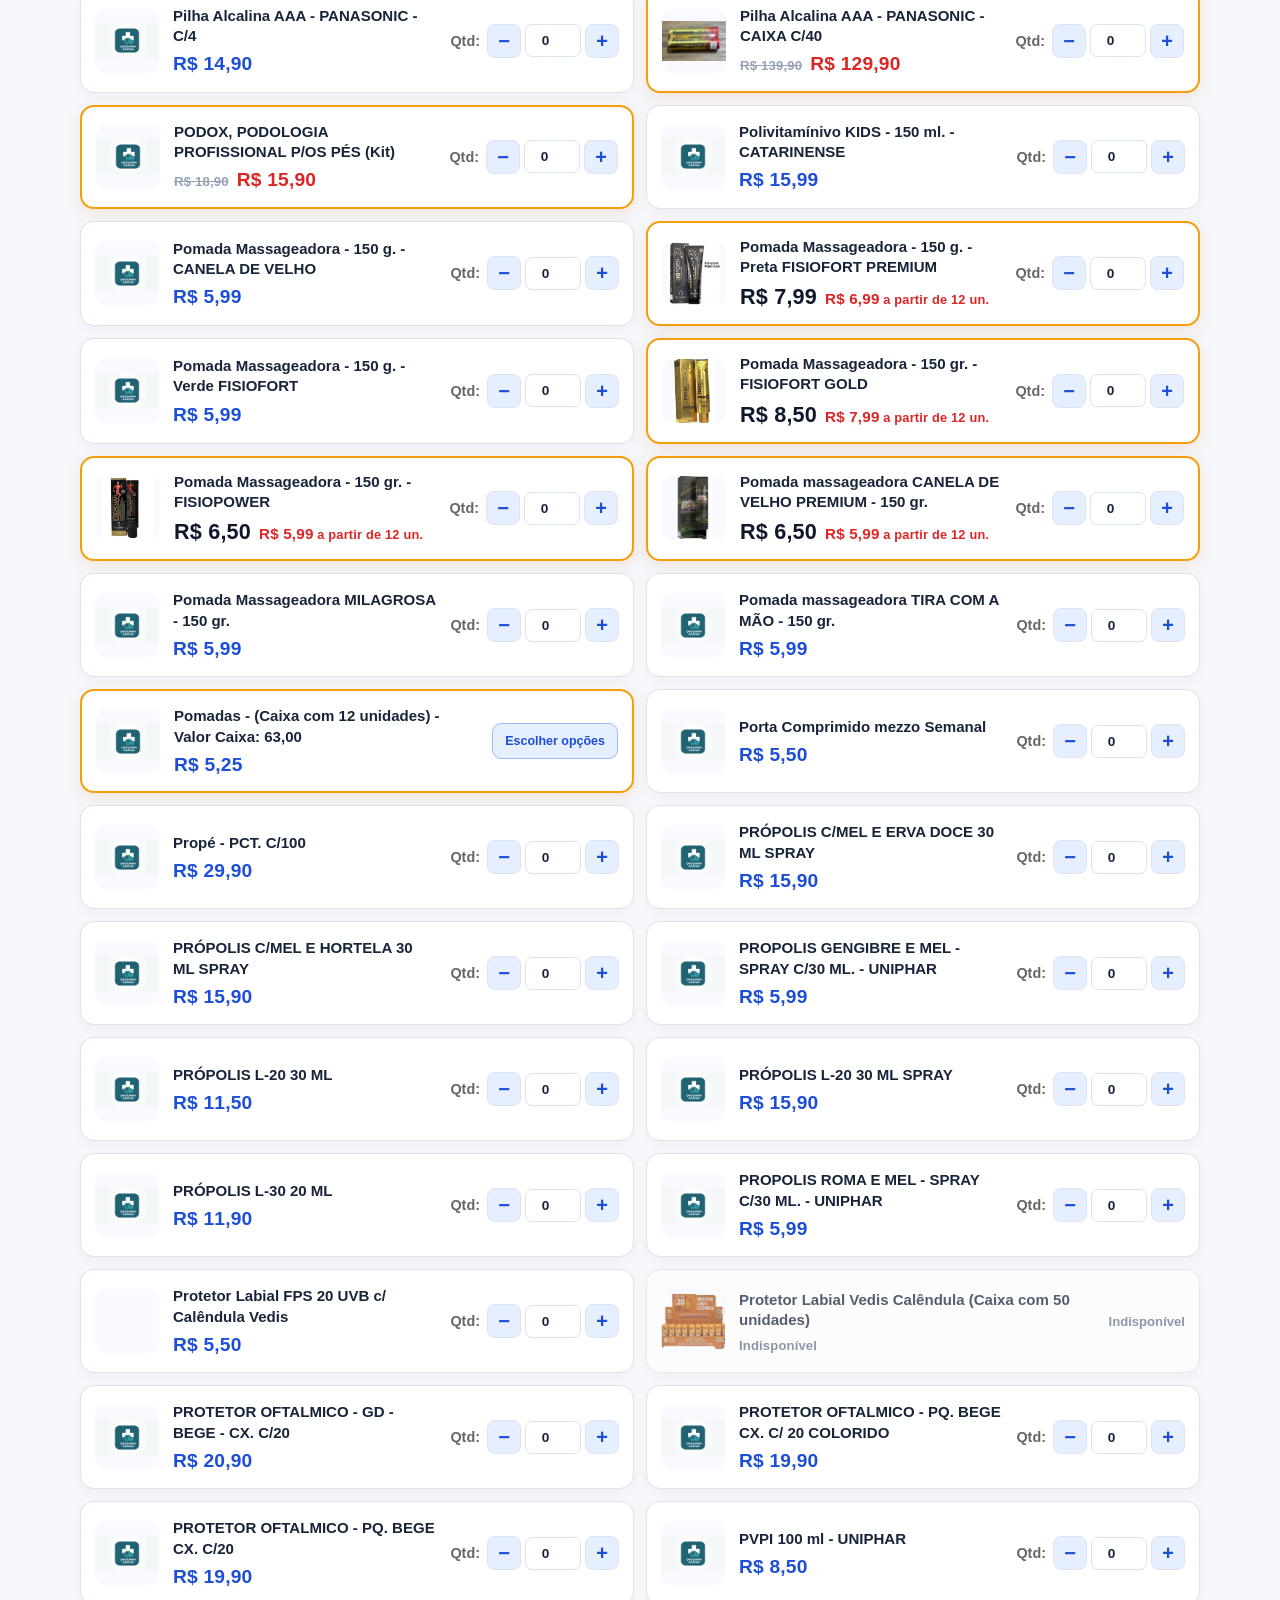
==== commit ff5deeb3: "Ajustar roteamento e destacar promocoes Co-authored-by: Copilot <223556219+Copilot@users.noreply.git" ====
--- a/index.html
+++ b/index.html
@@ -15,6 +15,12 @@
     <link rel="stylesheet" href="assets/css/style.css">
 </head>
 <body>
+
+    <button class="promotion-banner-button" type="button" id="open-promotions-button">
+        <strong>Promoções do mês</strong>
+        <span class="promotion-button-description">Preços especiais para seu pedido</span>
+        <span class="promotion-button-action">Ver ofertas <span aria-hidden="true">↓</span></span>
+    </button>
 
     <div class="app-install-banner" id="app-install-banner" hidden>
         <img class="app-install-logo" src="assets/images/branding/logo.png.jpg" alt="Logo da Run Training">
@@ -39,12 +45,19 @@
     </header>
 
     <section class="promotion-banner container" aria-labelledby="promotion-banner-title">
-        <div>
+        <div class="promotion-banner-intro">
             <p class="eyebrow">Ofertas especiais</p>
             <h2 id="promotion-banner-title">Promoções do Mês</h2>
             <p>Produtos selecionados com preço especial por tempo limitado.</p>
         </div>
-        <button class="promotion-banner-button" type="button" id="open-promotions-button">Ver promoções <span aria-hidden="true">→</span></button>
+        <div class="promotion-carousel" id="promotion-carousel" role="region" aria-label="Produtos em promoção" aria-live="off">
+            <img class="promotion-carousel-image" id="promotion-carousel-image" src="assets/images/branding/logo.png.jpg" alt="">
+            <div class="promotion-carousel-copy">
+                <span class="promotion-carousel-label">Oferta em destaque</span>
+                <h3 id="promotion-carousel-name">Carregando promoções...</h3>
+                <p id="promotion-carousel-price"></p>
+            </div>
+        </div>
     </section>
 
     <main>
--- a/assets/css/style.css
+++ b/assets/css/style.css
@@ -37,16 +37,24 @@
 h1 { margin-bottom: 8px; font-size: clamp(2rem, 5vw, 3.3rem); letter-spacing: -0.04em; }
 .header-subtitle { margin-bottom: 0; color: var(--header-muted); }
 main { padding-top: 30px; }
-.promotion-banner { display: flex; align-items: center; justify-content: space-between; gap: 20px; margin-top: 20px; padding: 22px 26px; border: 2px solid #f59e0b; border-radius: 16px; background: linear-gradient(110deg, #fff7ed, #fffbeb); box-shadow: 0 10px 24px rgba(180, 83, 9, 0.12); }
+.promotion-banner { display: grid; grid-template-columns: minmax(0, 0.85fr) minmax(0, 1.15fr); align-items: center; gap: 20px; margin-top: 20px; padding: 22px 26px; border: 2px solid #f59e0b; border-radius: 16px; background: linear-gradient(110deg, #fff7ed, #fffbeb); box-shadow: 0 10px 24px rgba(180, 83, 9, 0.12); }
 .promotion-banner h2 { margin-bottom: 5px; color: #9a3412; }
 .promotion-banner p:not(.eyebrow) { margin-bottom: 0; color: #92400e; font-size: 0.9rem; }
 .promotion-banner .eyebrow { color: #c2410c; }
-.promotion-banner-button { display: inline-flex; align-items: center; gap: 10px; flex-shrink: 0; padding: 12px 16px; border: 0; border-radius: 10px; background: #ea580c; color: #fff; cursor: pointer; font-weight: 800; transition: background 0.2s, transform 0.2s; }
-.promotion-banner-button:hover { background: #c2410c; transform: translateY(-1px); }
-.promotion-banner-button span { font-size: 1.2rem; }
+.promotion-carousel { display: flex; align-items: center; gap: 18px; min-width: 0; min-height: 160px; }
+.promotion-carousel-image { width: 144px; height: 144px; flex: 0 0 auto; border-radius: 14px; background: #fff; object-fit: contain; }
+.promotion-carousel-copy { min-width: 0; }
+.promotion-carousel-label { display: inline-block; margin-bottom: 7px; color: #c2410c; font-size: 0.72rem; font-weight: 900; letter-spacing: 0.08em; text-transform: uppercase; }
+.promotion-carousel-copy h3 { margin: 0 0 7px; color: #7c2d12; font-size: 1.05rem; line-height: 1.35; }
+.promotion-carousel-copy p { color: #92400e; font-size: 0.88rem; font-weight: 800; line-height: 1.4; }
+.promotion-banner-button { position: sticky; top: 0; z-index: 19; display: flex; align-items: center; justify-content: center; gap: 18px; width: 100%; min-height: 52px; padding: 7px 16px; border: 0; background: linear-gradient(110deg, #a83500, #ff920e); color: #fff; cursor: pointer; box-shadow: 0 3px 12px rgba(124, 45, 18, 0.2); }
+.promotion-banner-button:hover { background: linear-gradient(110deg, #8f2d00, #ea7900); }
+.promotion-banner-button strong { font-size: 0.95rem; letter-spacing: 0.04em; text-transform: uppercase; }
+.promotion-button-description { font-size: 0.78rem; }
+.promotion-button-action { flex-shrink: 0; padding: 8px 14px; border-radius: 999px; background: #fff; color: #b93805; font-size: 0.72rem; font-weight: 900; text-transform: uppercase; }
 .back-to-catalog-button { margin-bottom: 14px; padding: 9px 12px; border: 1px solid #fdba74; border-radius: 9px; background: #fff7ed; color: #c2410c; cursor: pointer; font-size: 0.82rem; font-weight: 800; }
 .back-to-catalog-button:hover { background: #ffedd5; }
-.catalog-toolbar { margin-bottom: 18px; padding: 22px 24px; border: 1px solid var(--line); border-radius: 18px; background: var(--surface); box-shadow: var(--shadow); }
+.catalog-toolbar { scroll-margin-top: 64px; margin-bottom: 18px; padding: 22px 24px; border: 1px solid var(--line); border-radius: 18px; background: var(--surface); box-shadow: var(--shadow); }
 .catalog-toolbar-top { display: flex; align-items: flex-start; justify-content: space-between; gap: 20px; margin-bottom: 18px; }
 .toolbar-heading { display: flex; align-items: start; justify-content: space-between; gap: 16px; flex: 1; min-width: 0; }
 h2 { margin-bottom: 0; font-size: clamp(1.35rem, 3vw, 1.8rem); letter-spacing: -0.03em; }
@@ -92,8 +100,8 @@
 
 .app-install-banner {
     position: sticky;
-    top: 0;
-    z-index: 50;
+    top: 52px;
+    z-index: 18;
     display: flex;
     align-items: center;
     gap: 12px;
@@ -259,8 +267,12 @@
     .admin-entry-button { padding: 9px 12px; }
     .site-logo { width: 72px; height: 72px; }
     .product-grid { grid-template-columns: 1fr; }
-    .promotion-banner { align-items: flex-start; flex-direction: column; padding: 20px; }
-    .promotion-banner-button { width: 100%; justify-content: center; }
+    .promotion-banner { grid-template-columns: 1fr; gap: 12px; padding: 18px; }
+    .promotion-carousel { min-height: 116px; gap: 12px; }
+    .promotion-carousel-image { width: 108px; height: 108px; }
+    .promotion-banner-button { gap: 10px; }
+    .promotion-banner-button strong { font-size: 0.8rem; }
+    .promotion-button-description { display: none; }
     .app-install-banner { align-items: flex-start; }
     .app-install-button { align-self: center; padding: 9px 11px; font-size: 0.76rem; }
     .app-install-dismiss { align-self: center; padding: 9px 4px; font-size: 0.72rem; }
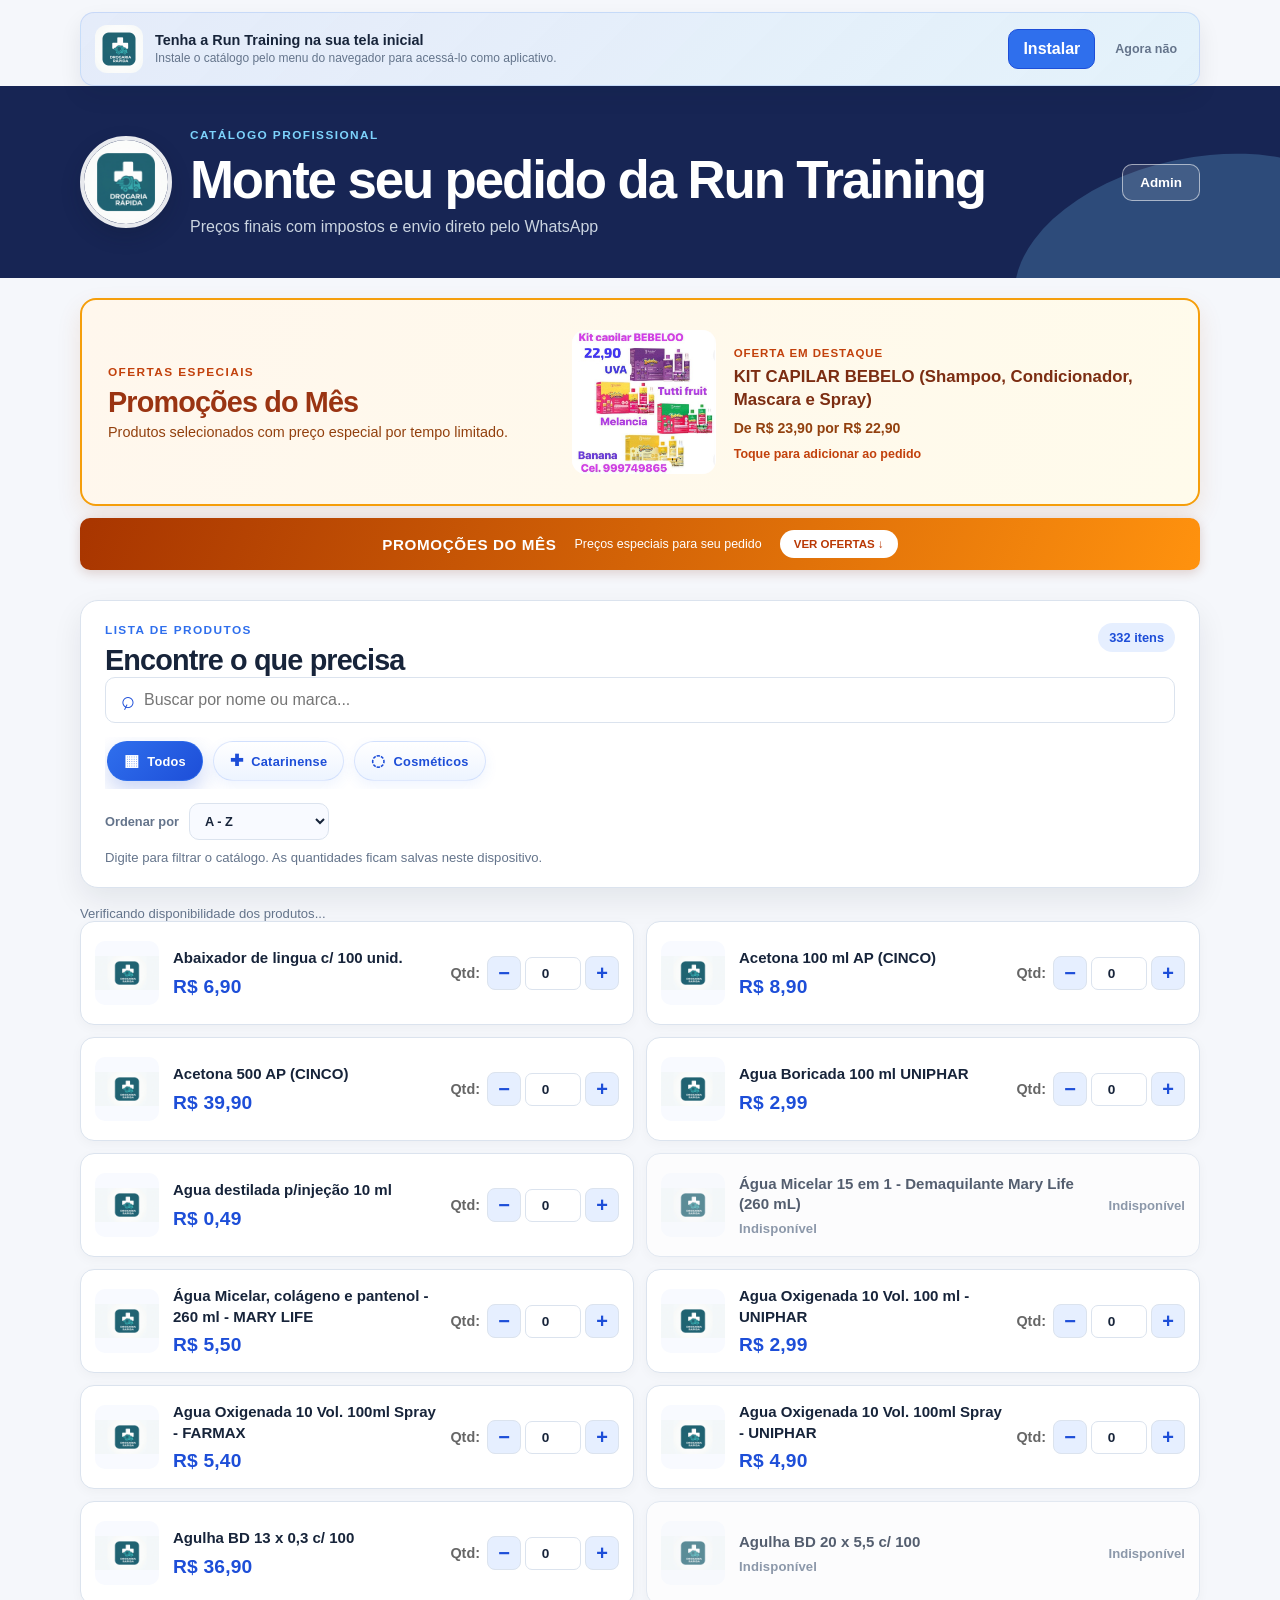
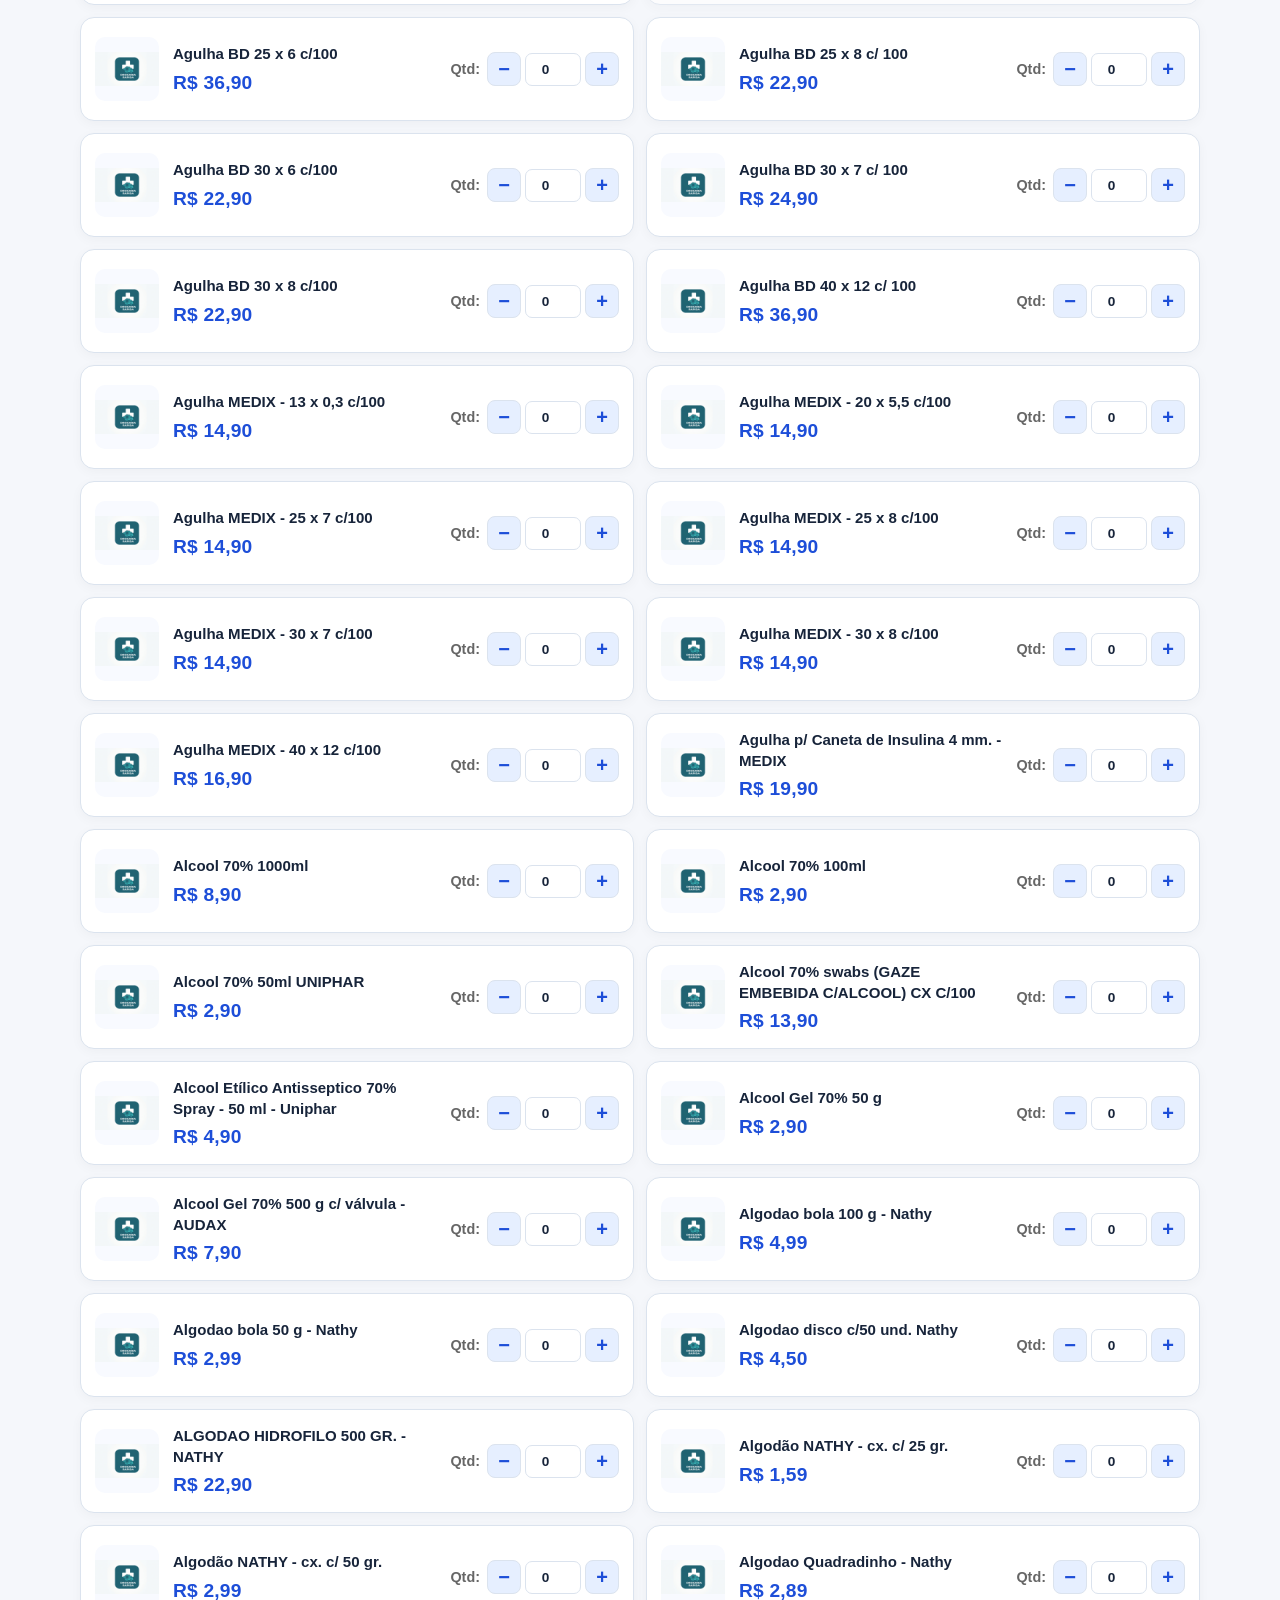
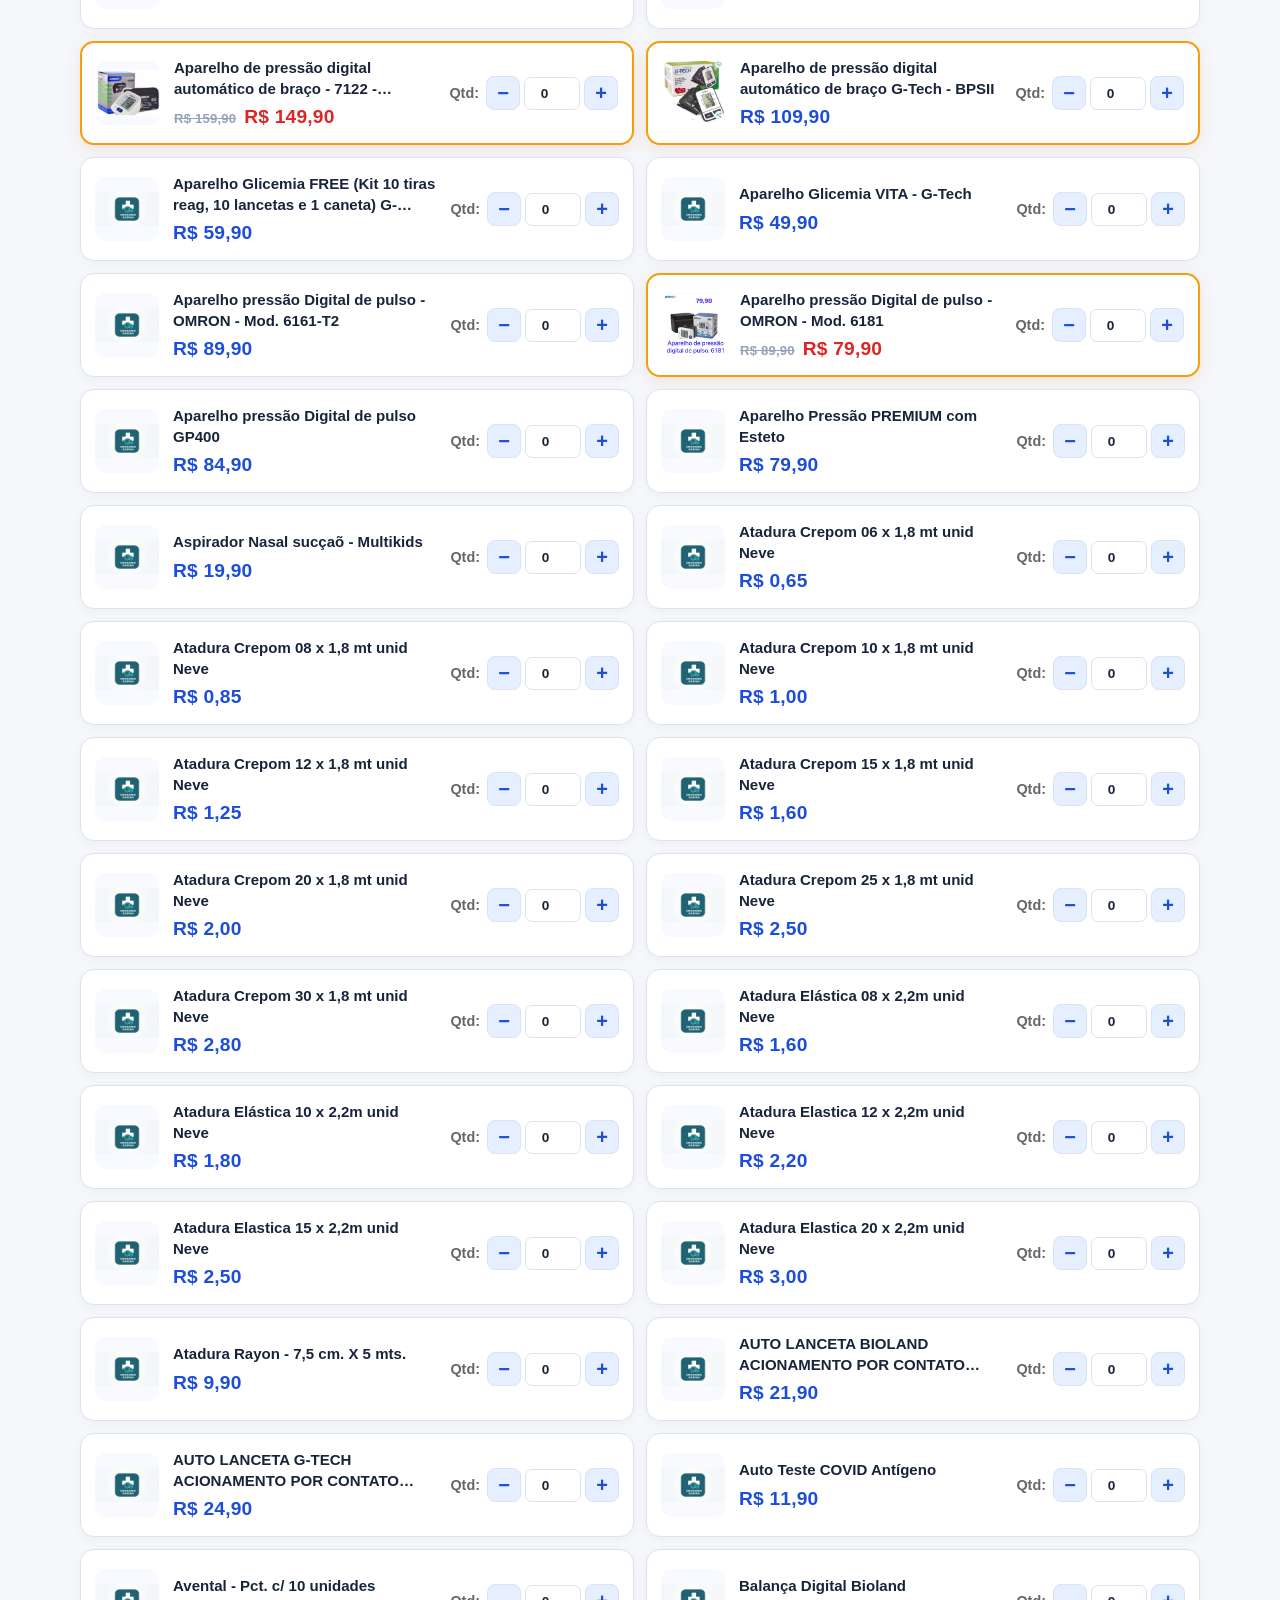
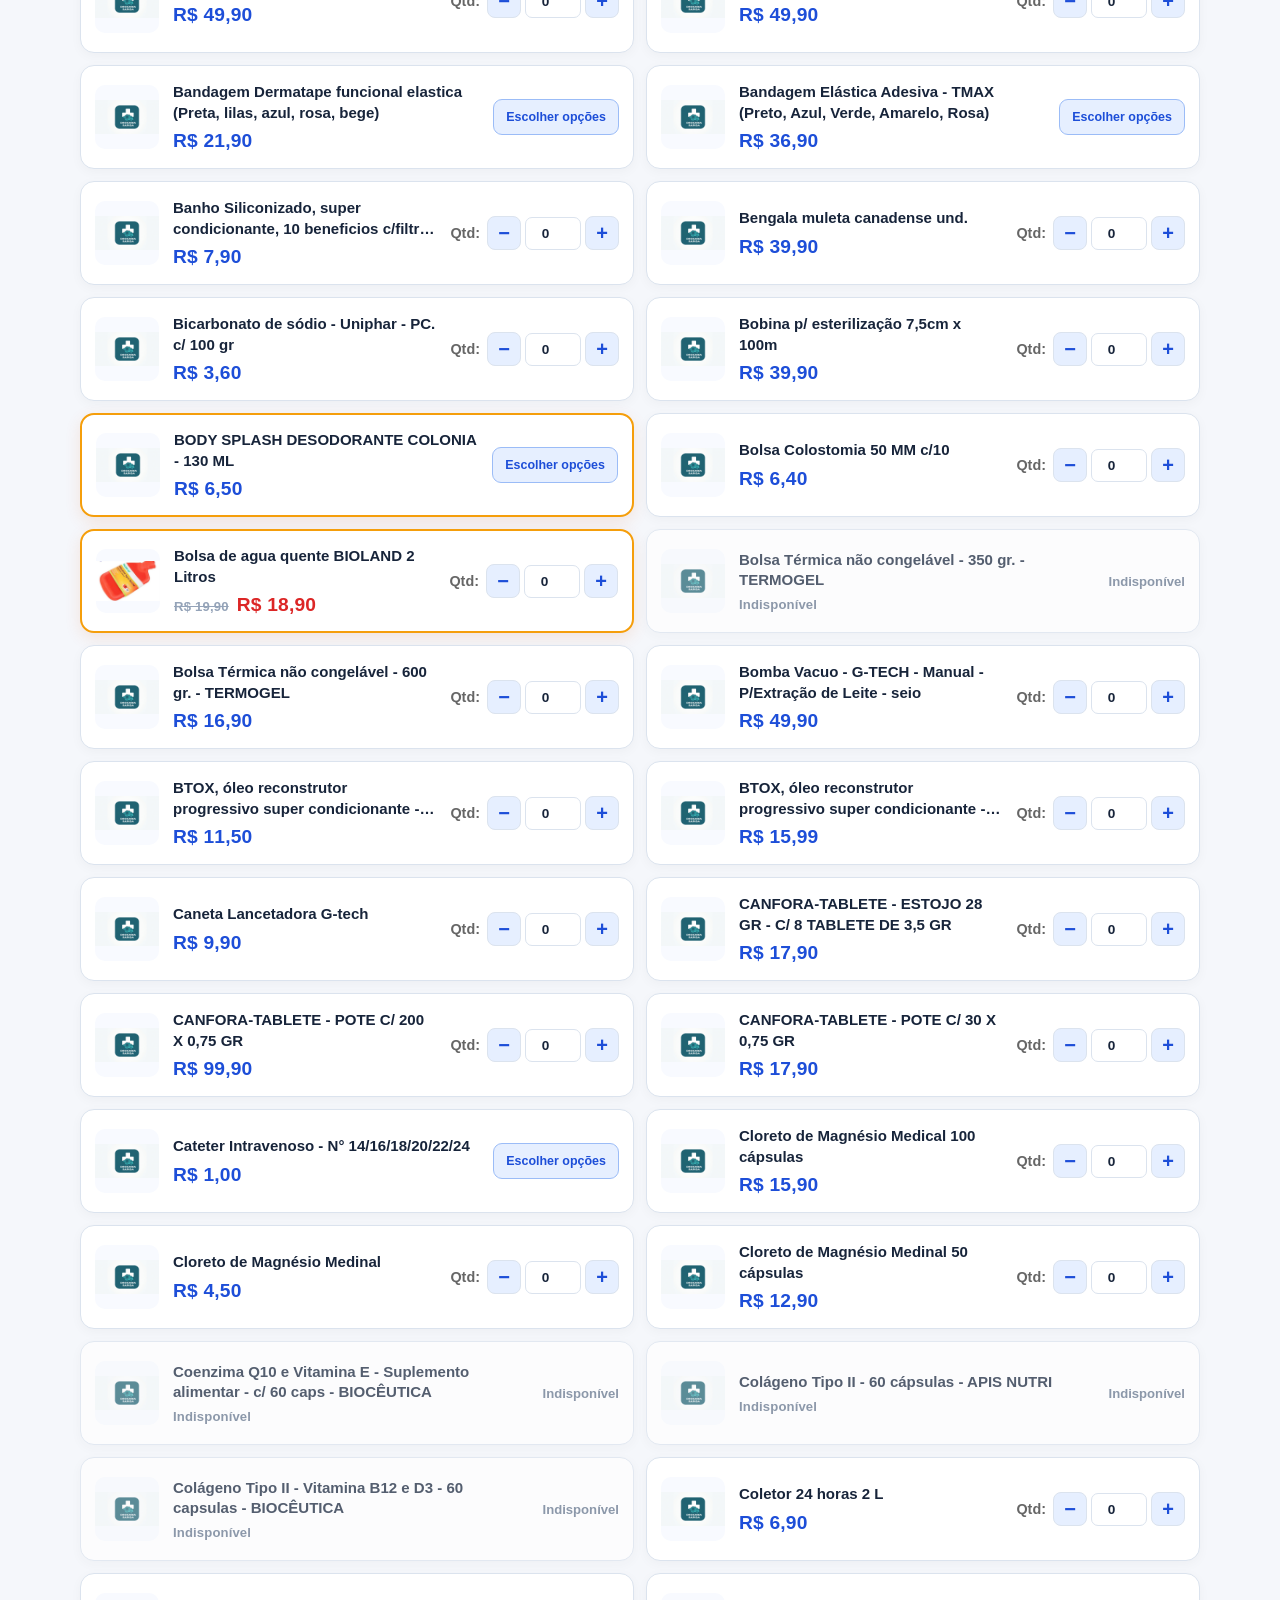
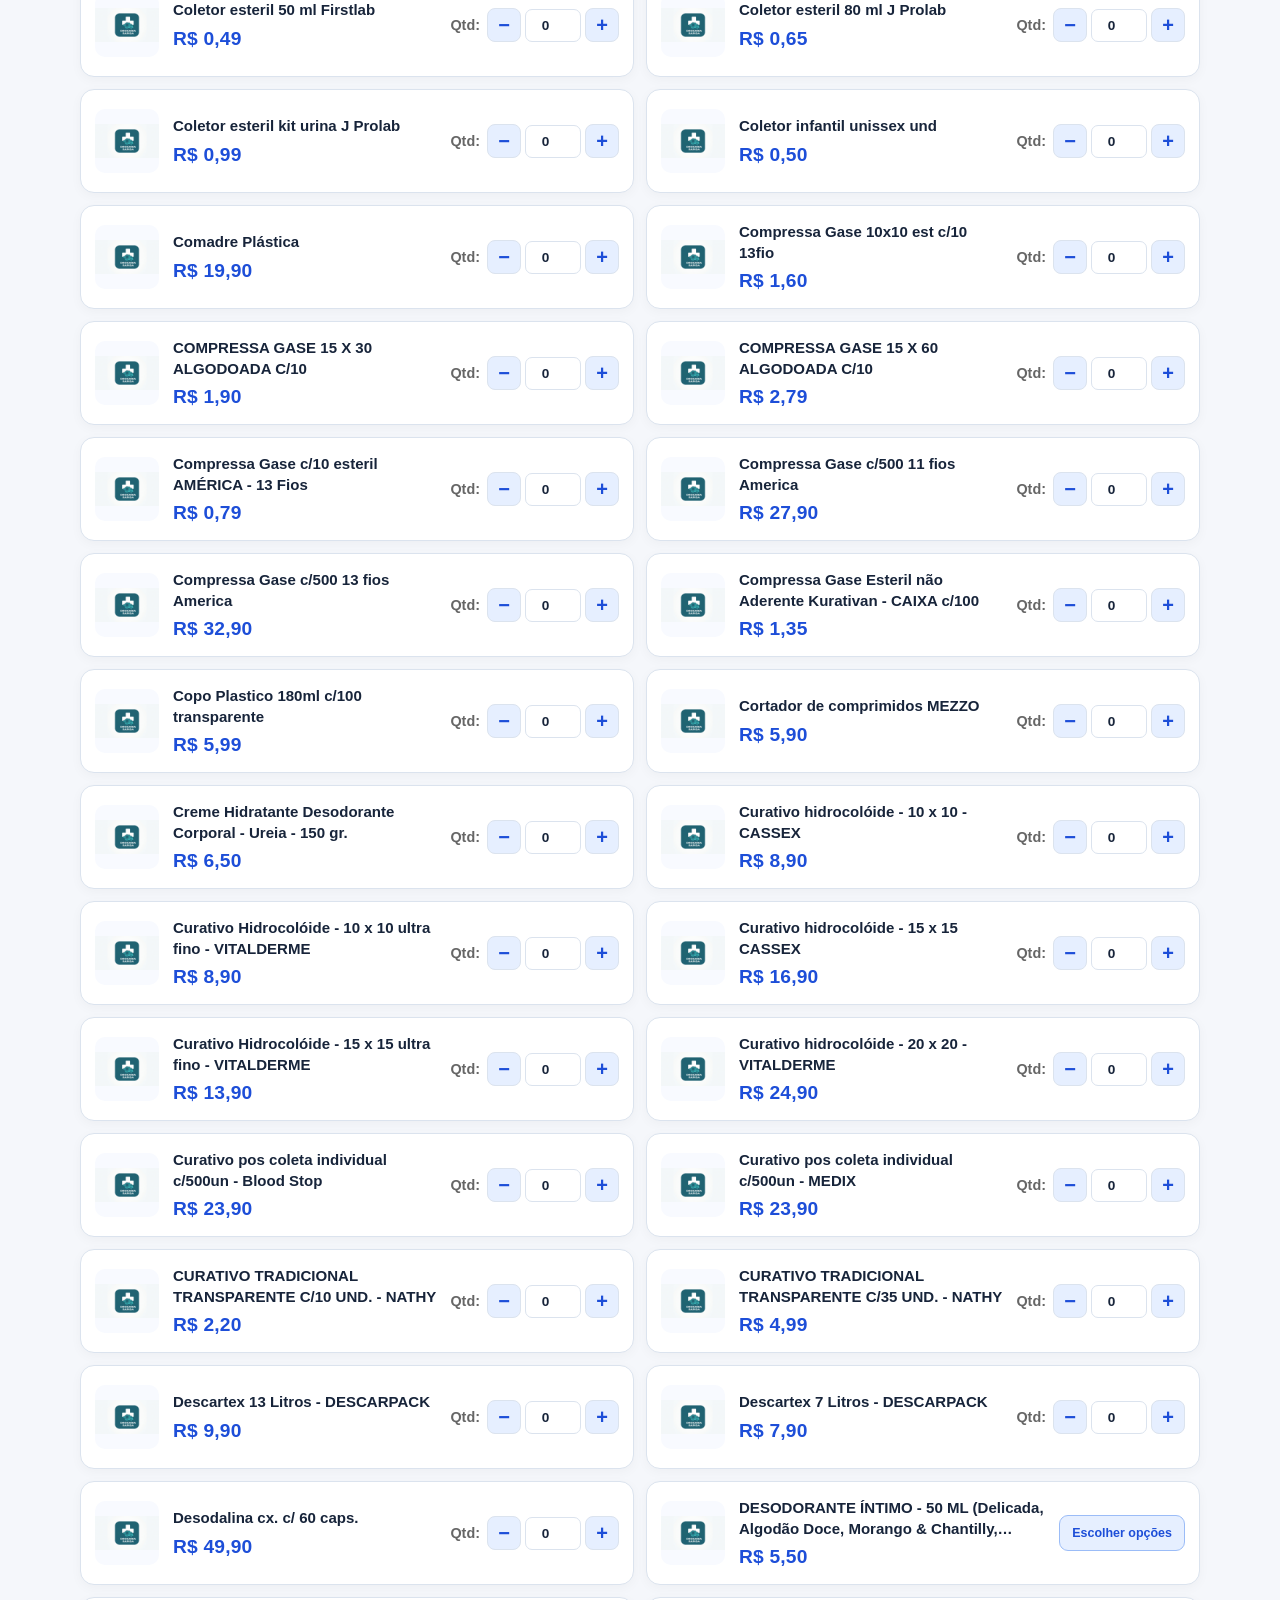
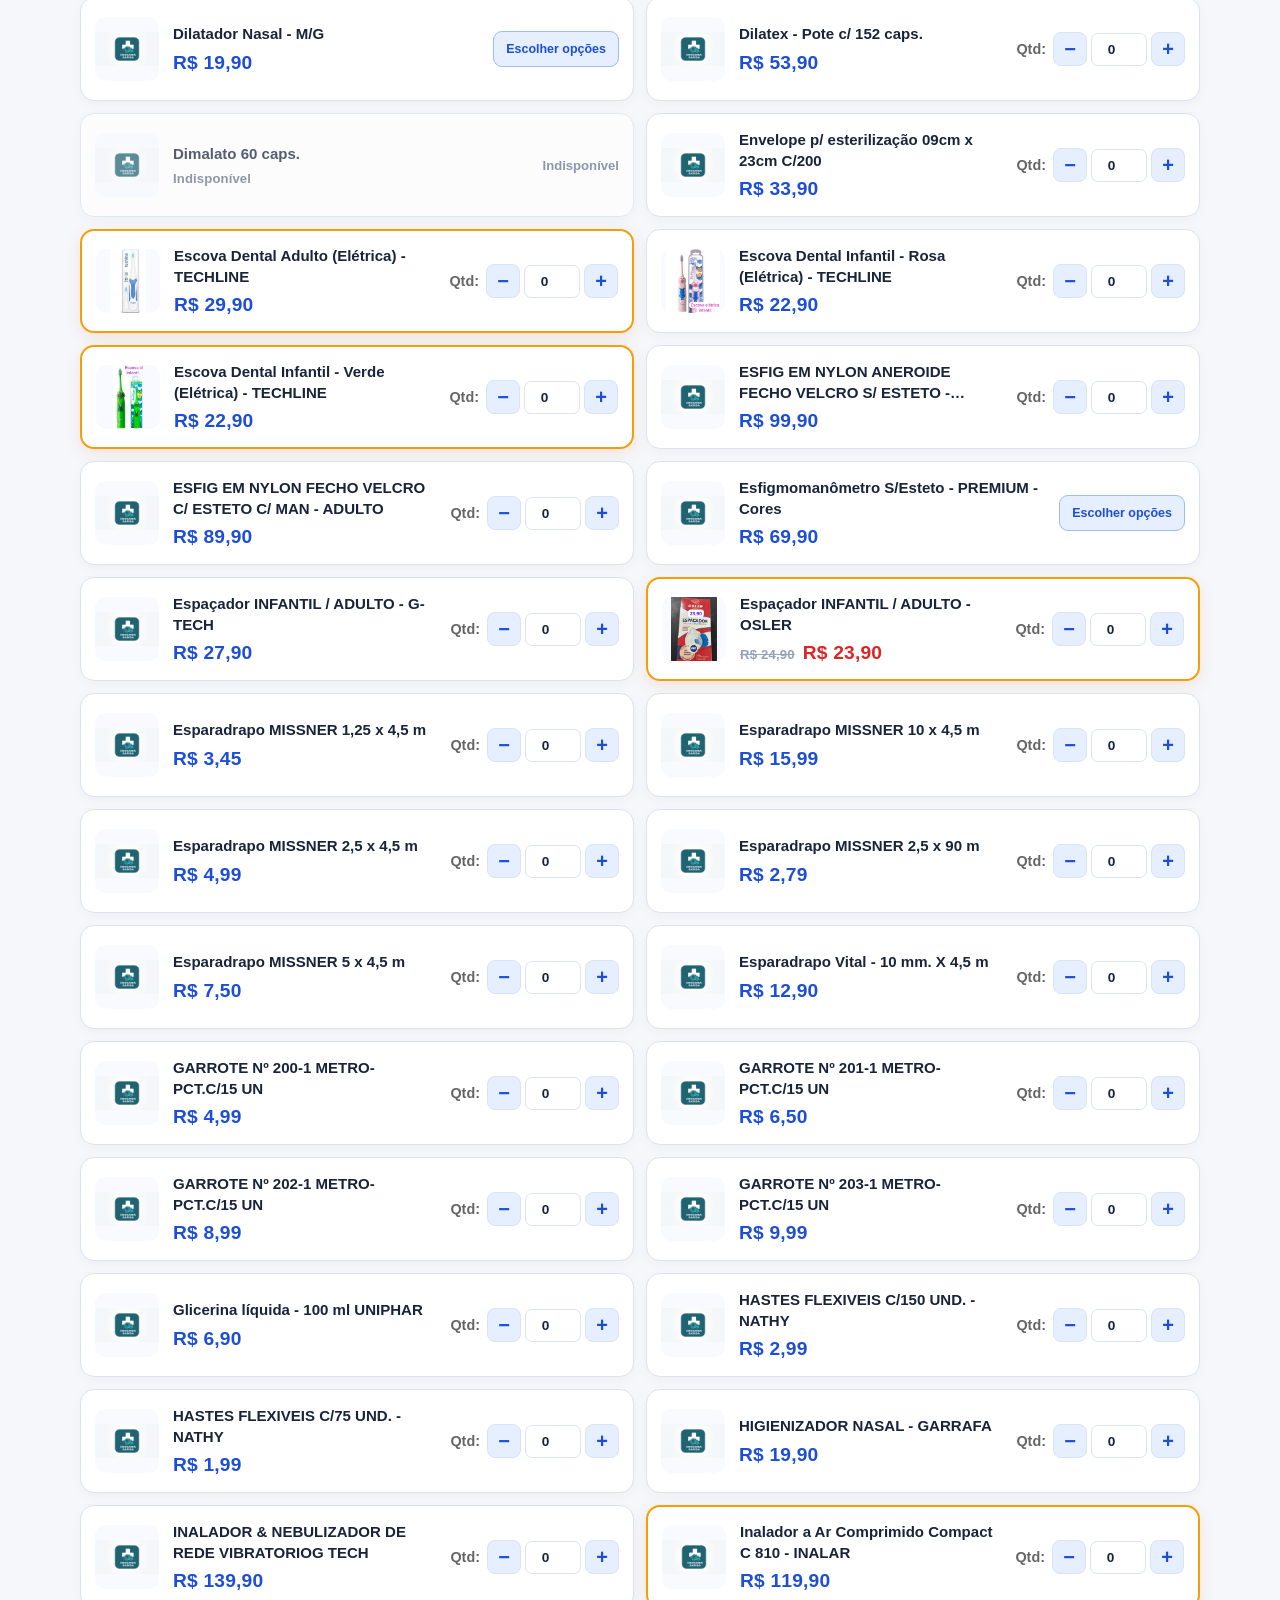
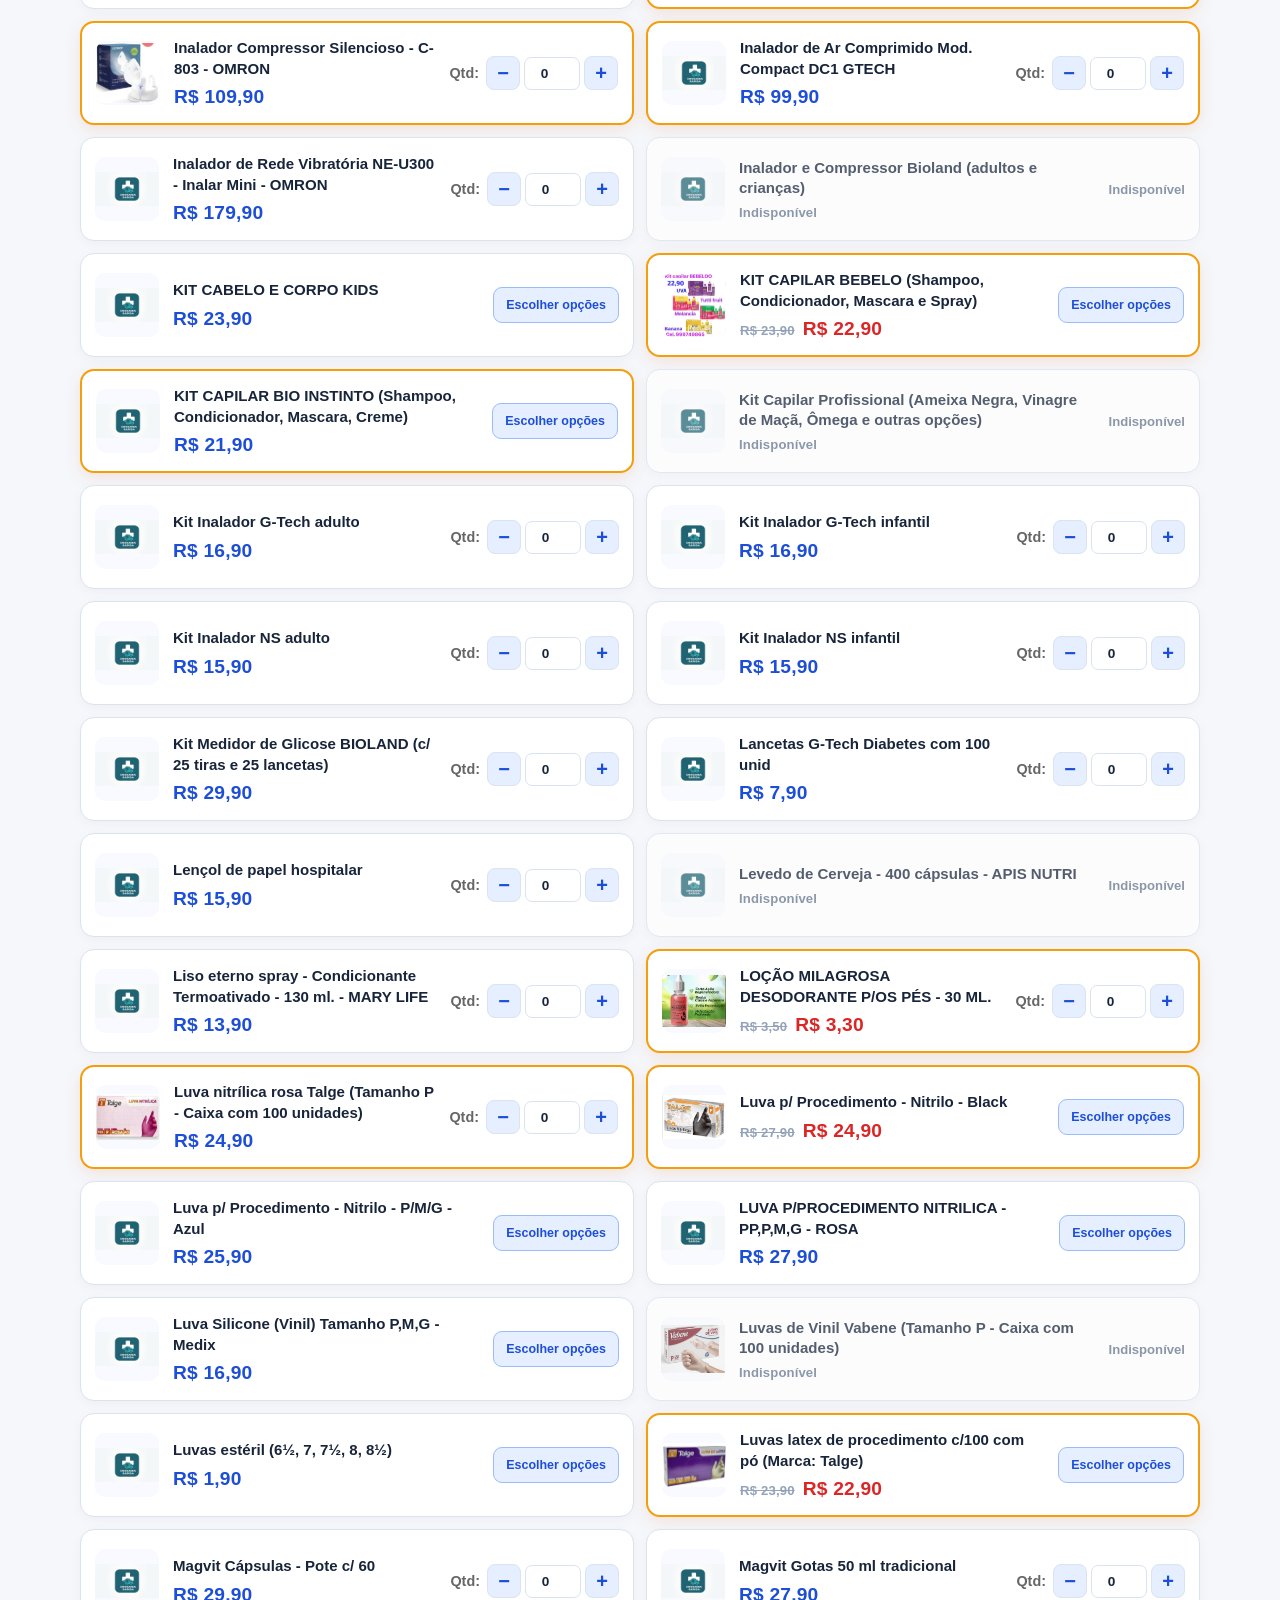
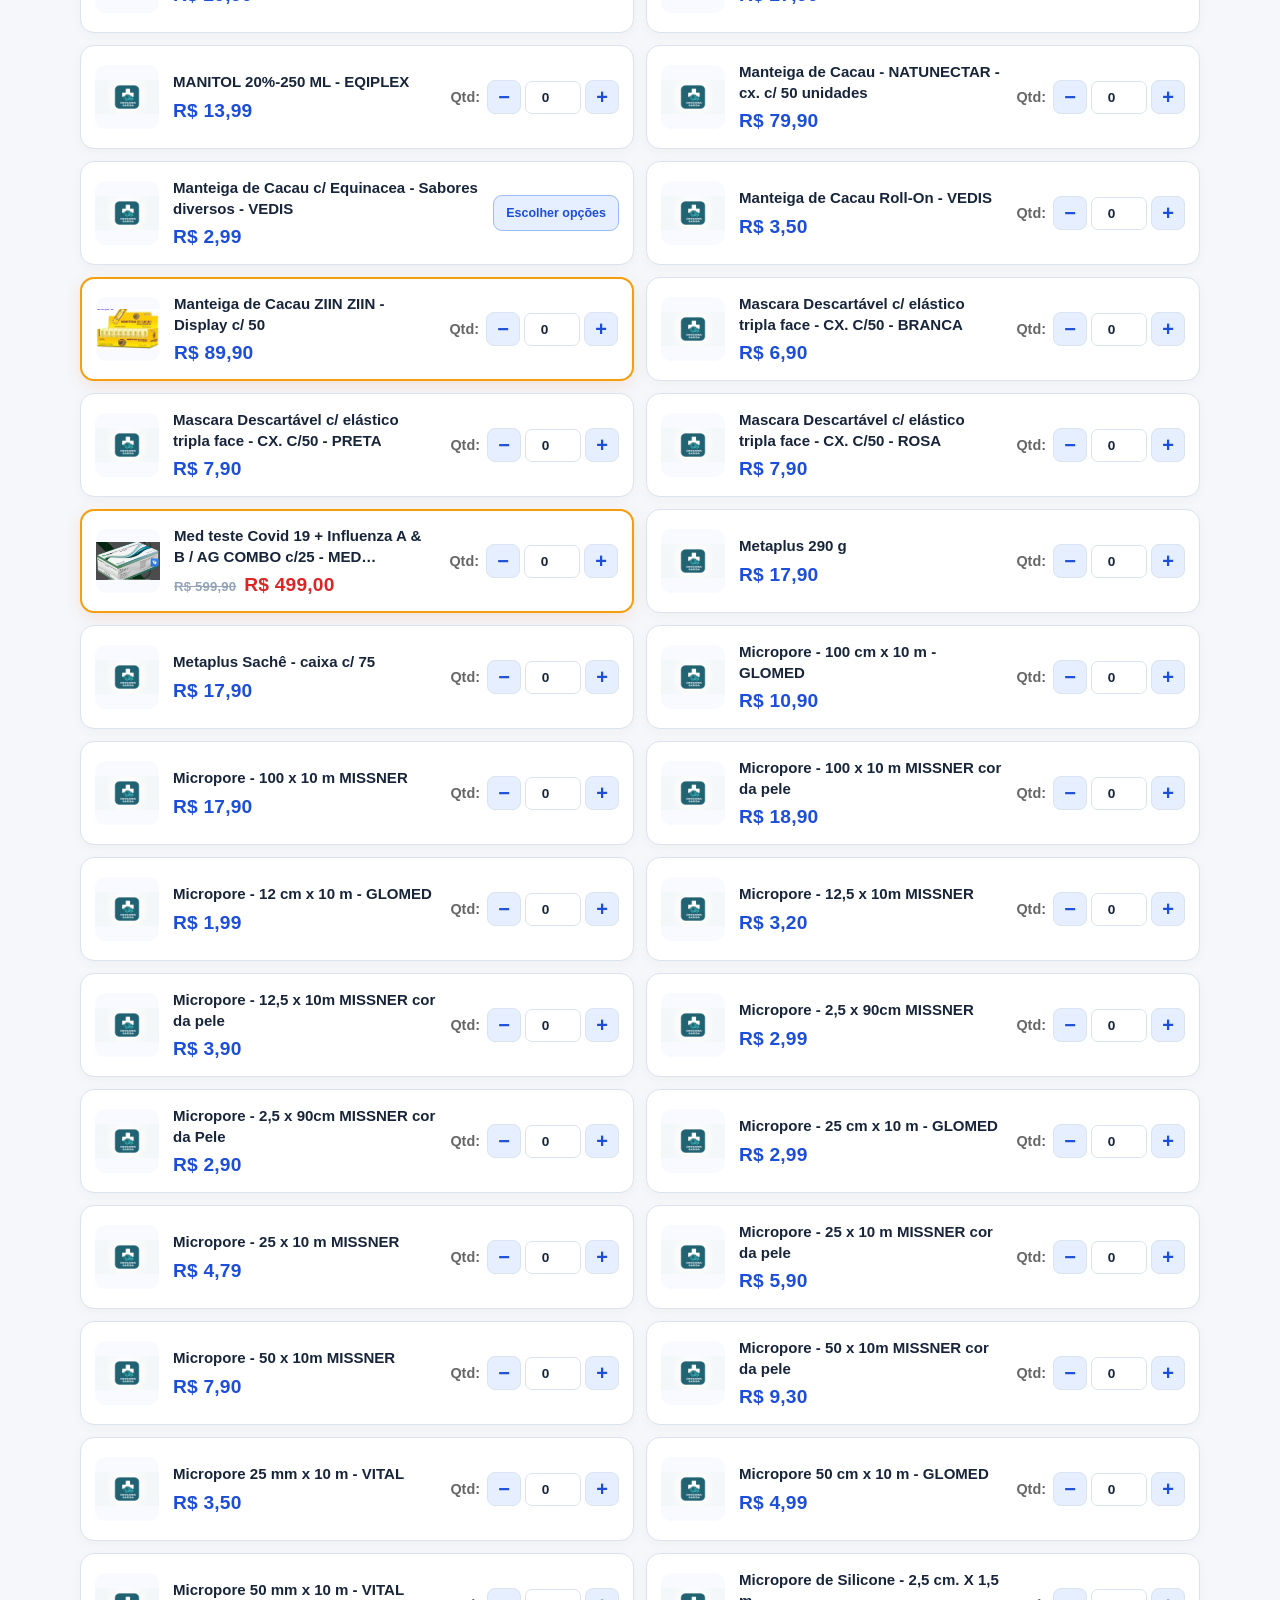
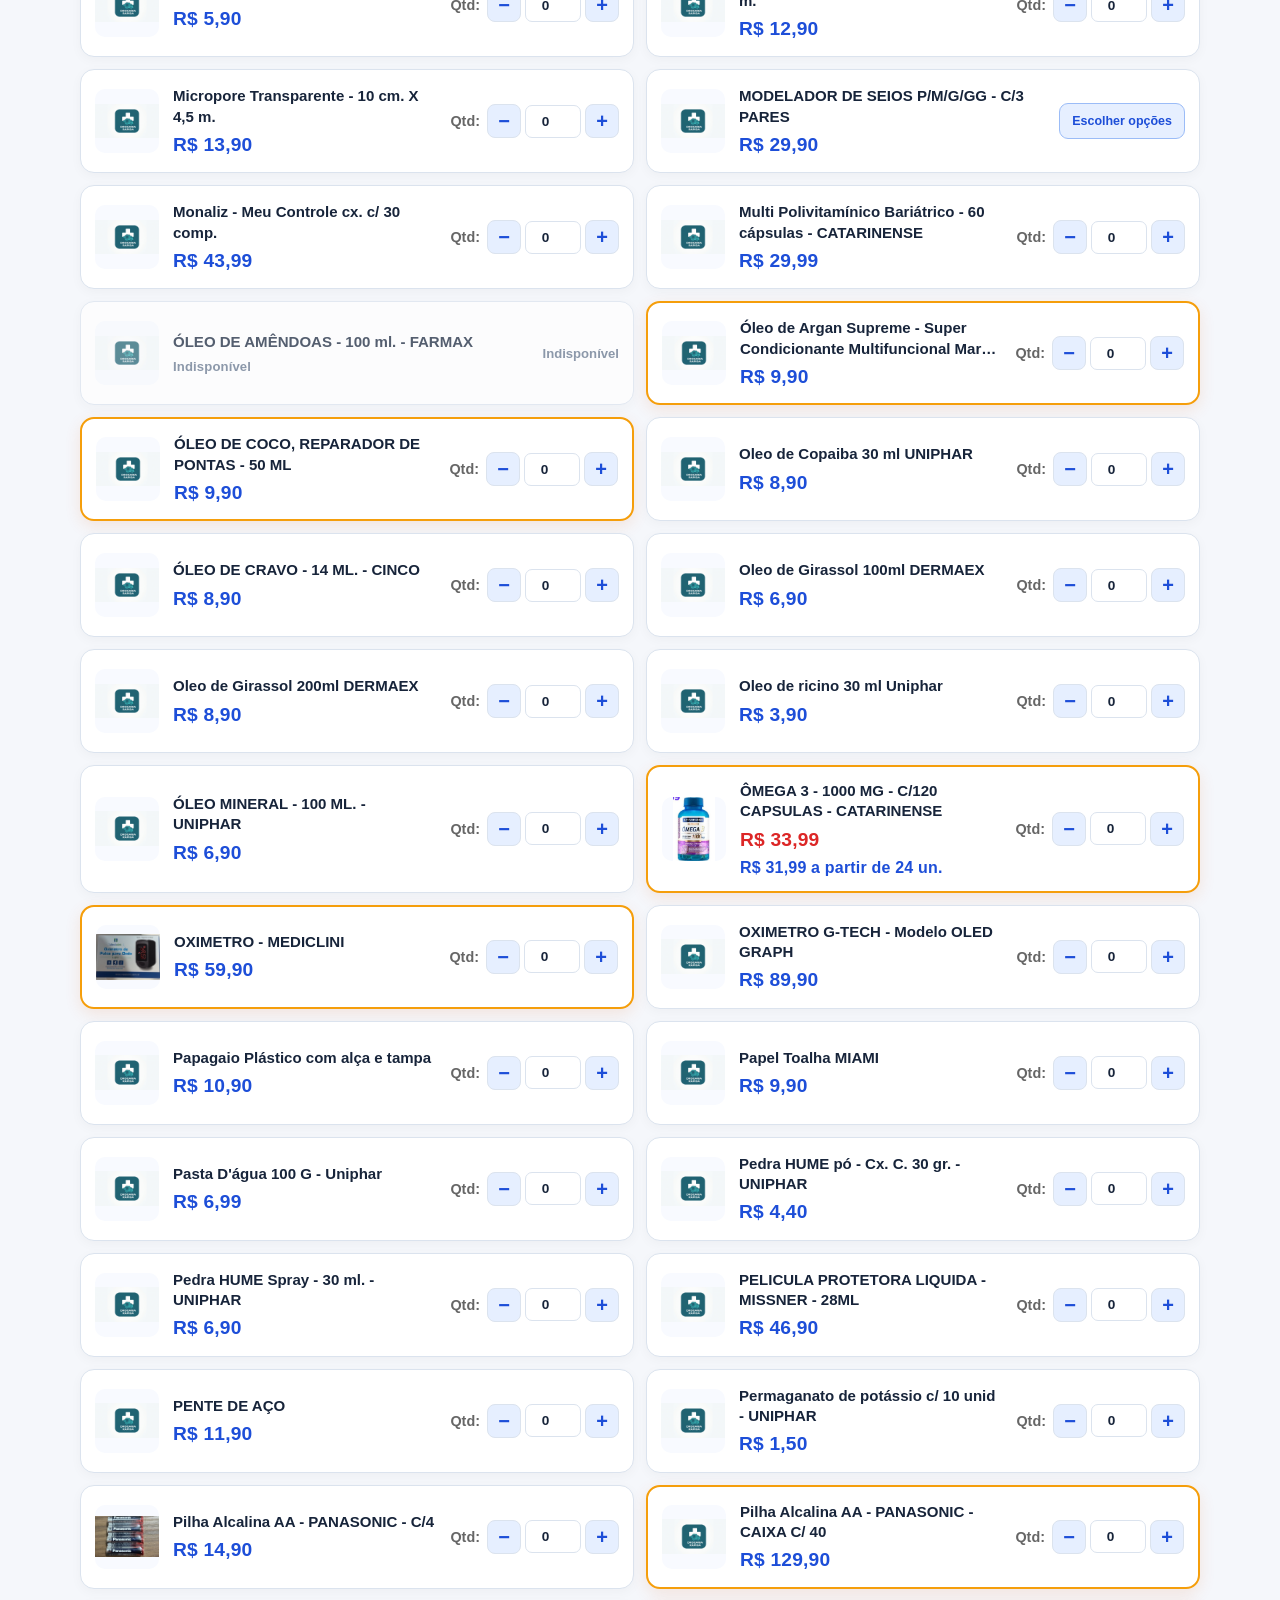
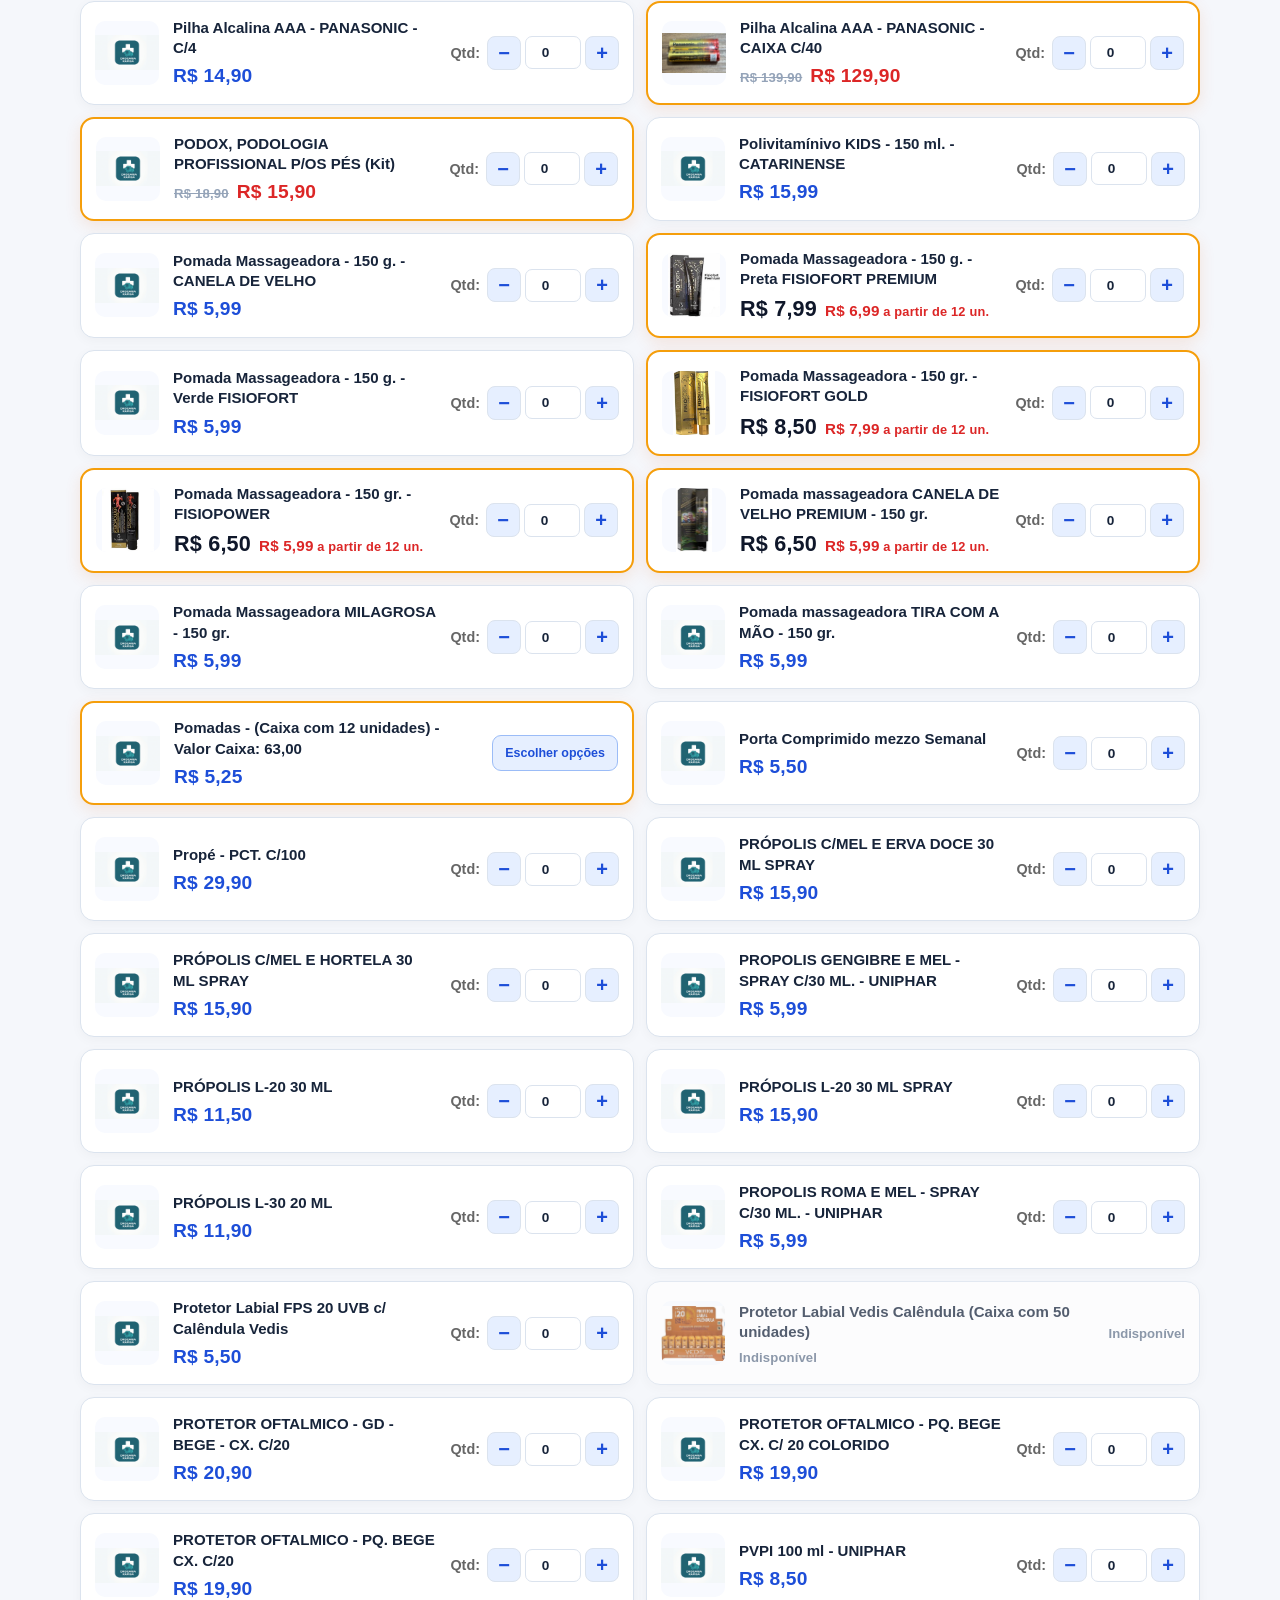
==== commit 7f7e0a6e: "Permitir adicionar produto pelo banner Co-authored-by: Copilot <223556219+Copilot@users.noreply.gith" ====
--- a/index.html
+++ b/index.html
@@ -15,12 +15,6 @@
     <link rel="stylesheet" href="assets/css/style.css">
 </head>
 <body>
-
-    <button class="promotion-banner-button" type="button" id="open-promotions-button">
-        <strong>Promoções do mês</strong>
-        <span class="promotion-button-description">Preços especiais para seu pedido</span>
-        <span class="promotion-button-action">Ver ofertas <span aria-hidden="true">↓</span></span>
-    </button>
 
     <div class="app-install-banner" id="app-install-banner" hidden>
         <img class="app-install-logo" src="assets/images/branding/logo.png.jpg" alt="Logo da Run Training">
@@ -50,15 +44,24 @@
             <h2 id="promotion-banner-title">Promoções do Mês</h2>
             <p>Produtos selecionados com preço especial por tempo limitado.</p>
         </div>
-        <div class="promotion-carousel" id="promotion-carousel" role="region" aria-label="Produtos em promoção" aria-live="off">
+        <button class="promotion-carousel" id="promotion-carousel" type="button" aria-label="Ver detalhes da oferta">
             <img class="promotion-carousel-image" id="promotion-carousel-image" src="assets/images/branding/logo.png.jpg" alt="">
-            <div class="promotion-carousel-copy">
+            <span class="promotion-carousel-copy">
                 <span class="promotion-carousel-label">Oferta em destaque</span>
-                <h3 id="promotion-carousel-name">Carregando promoções...</h3>
-                <p id="promotion-carousel-price"></p>
-            </div>
-        </div>
+                <span class="promotion-carousel-name" id="promotion-carousel-name">Carregando promoções...</span>
+                <span class="promotion-carousel-price" id="promotion-carousel-price"></span>
+                <span class="promotion-carousel-action">Toque para adicionar ao pedido</span>
+            </span>
+        </button>
     </section>
+
+    <div class="container promotion-button-container">
+        <button class="promotion-banner-button" type="button" id="open-promotions-button">
+            <strong>Promoções do mês</strong>
+            <span class="promotion-button-description">Preços especiais para seu pedido</span>
+            <span class="promotion-button-action">Ver ofertas <span aria-hidden="true">↓</span></span>
+        </button>
+    </div>
 
     <main>
         <section class="catalog-toolbar container" aria-labelledby="catalog-title">
--- a/assets/css/style.css
+++ b/assets/css/style.css
@@ -41,13 +41,16 @@
 .promotion-banner h2 { margin-bottom: 5px; color: #9a3412; }
 .promotion-banner p:not(.eyebrow) { margin-bottom: 0; color: #92400e; font-size: 0.9rem; }
 .promotion-banner .eyebrow { color: #c2410c; }
-.promotion-carousel { display: flex; align-items: center; gap: 18px; min-width: 0; min-height: 160px; }
+.promotion-carousel { display: flex; align-items: center; gap: 18px; min-width: 0; min-height: 160px; padding: 0; border: 0; border-radius: 14px; background: transparent; text-align: left; cursor: pointer; }
+.promotion-carousel:hover .promotion-carousel-action { text-decoration: underline; }
 .promotion-carousel-image { width: 144px; height: 144px; flex: 0 0 auto; border-radius: 14px; background: #fff; object-fit: contain; }
 .promotion-carousel-copy { min-width: 0; }
 .promotion-carousel-label { display: inline-block; margin-bottom: 7px; color: #c2410c; font-size: 0.72rem; font-weight: 900; letter-spacing: 0.08em; text-transform: uppercase; }
-.promotion-carousel-copy h3 { margin: 0 0 7px; color: #7c2d12; font-size: 1.05rem; line-height: 1.35; }
-.promotion-carousel-copy p { color: #92400e; font-size: 0.88rem; font-weight: 800; line-height: 1.4; }
-.promotion-banner-button { position: sticky; top: 0; z-index: 19; display: flex; align-items: center; justify-content: center; gap: 18px; width: 100%; min-height: 52px; padding: 7px 16px; border: 0; background: linear-gradient(110deg, #a83500, #ff920e); color: #fff; cursor: pointer; box-shadow: 0 3px 12px rgba(124, 45, 18, 0.2); }
+.promotion-carousel-name { display: block; margin: 0 0 7px; color: #7c2d12; font-size: 1.05rem; font-weight: 800; line-height: 1.35; }
+.promotion-carousel-price { display: block; color: #92400e; font-size: 0.88rem; font-weight: 800; line-height: 1.4; }
+.promotion-carousel-action { display: block; margin-top: 8px; color: #c2410c; font-size: 0.78rem; font-weight: 800; }
+.promotion-button-container { margin-top: 12px; }
+.promotion-banner-button { display: flex; align-items: center; justify-content: center; gap: 18px; width: 100%; min-height: 52px; padding: 7px 16px; border: 0; border-radius: 10px; background: linear-gradient(110deg, #a83500, #ff920e); color: #fff; cursor: pointer; box-shadow: 0 3px 12px rgba(124, 45, 18, 0.2); }
 .promotion-banner-button:hover { background: linear-gradient(110deg, #8f2d00, #ea7900); }
 .promotion-banner-button strong { font-size: 0.95rem; letter-spacing: 0.04em; text-transform: uppercase; }
 .promotion-button-description { font-size: 0.78rem; }
@@ -100,7 +103,7 @@
 
 .app-install-banner {
     position: sticky;
-    top: 52px;
+    top: 0;
     z-index: 18;
     display: flex;
     align-items: center;
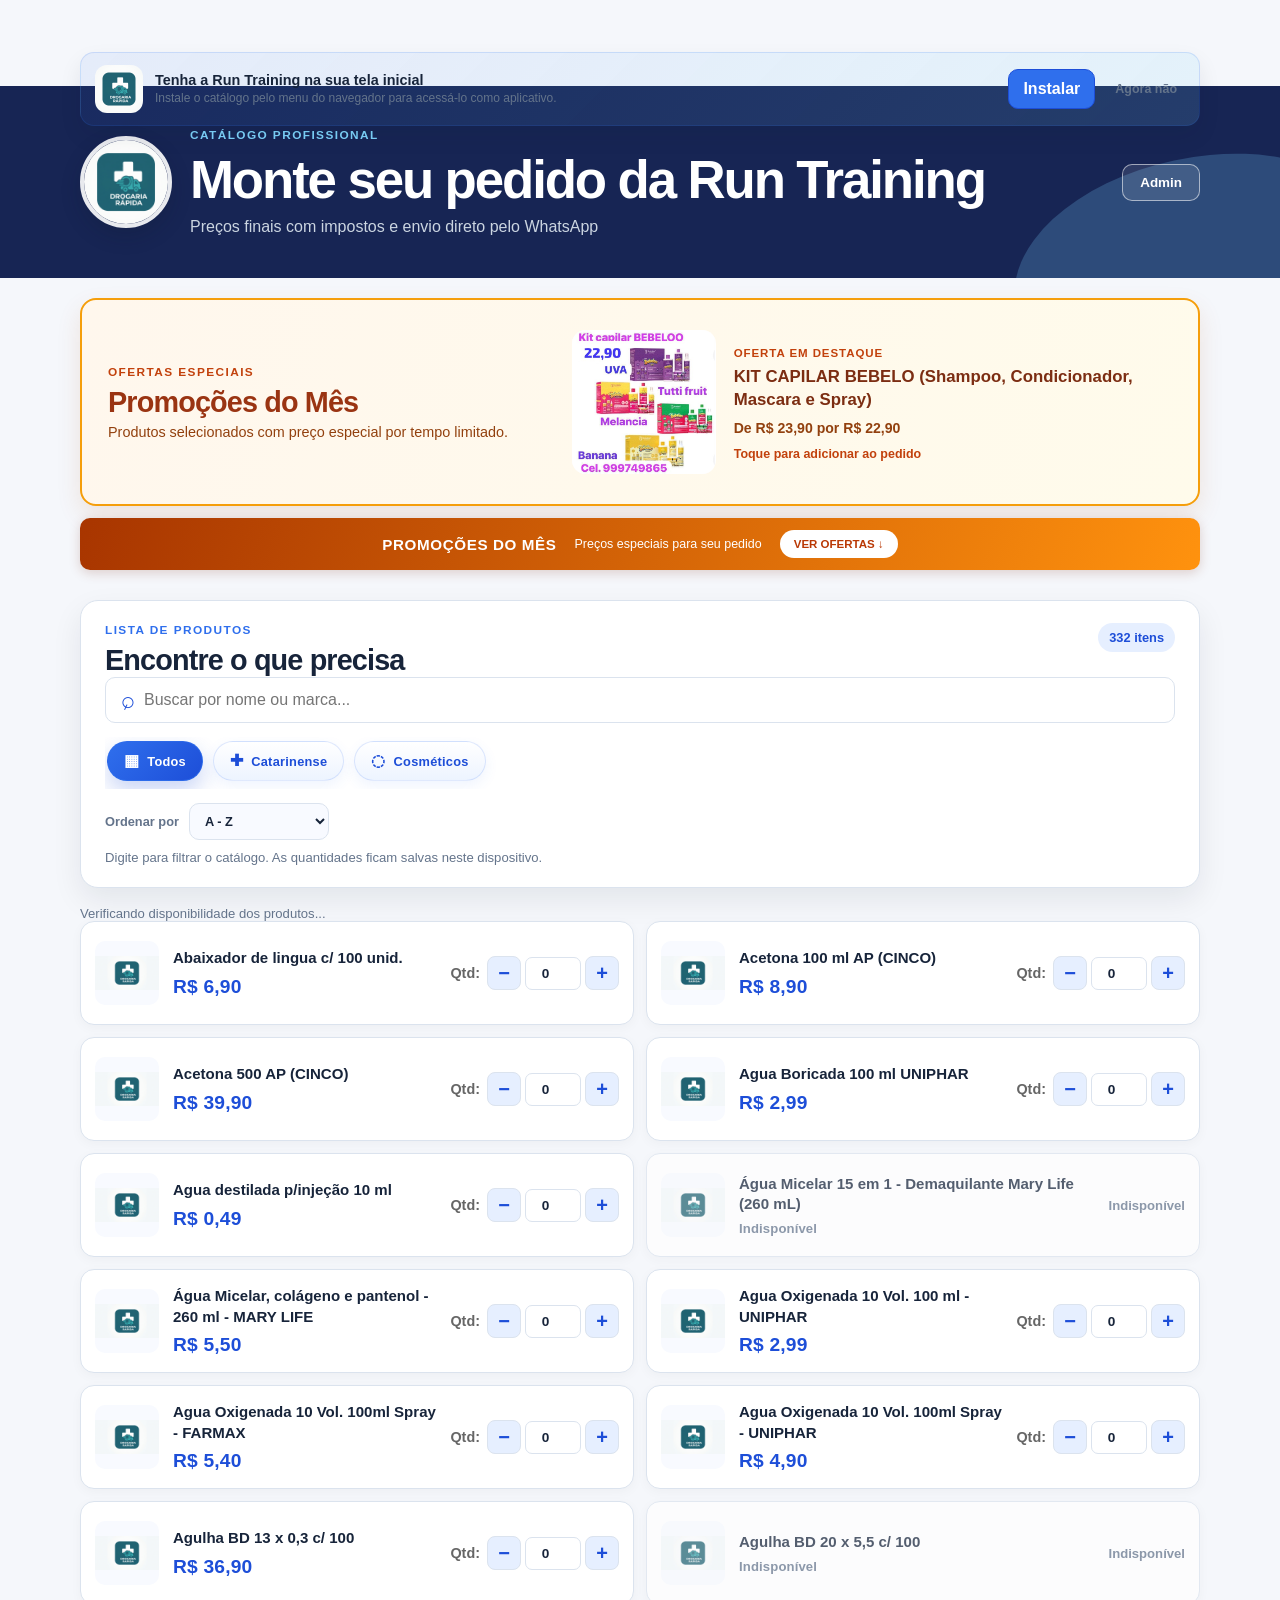
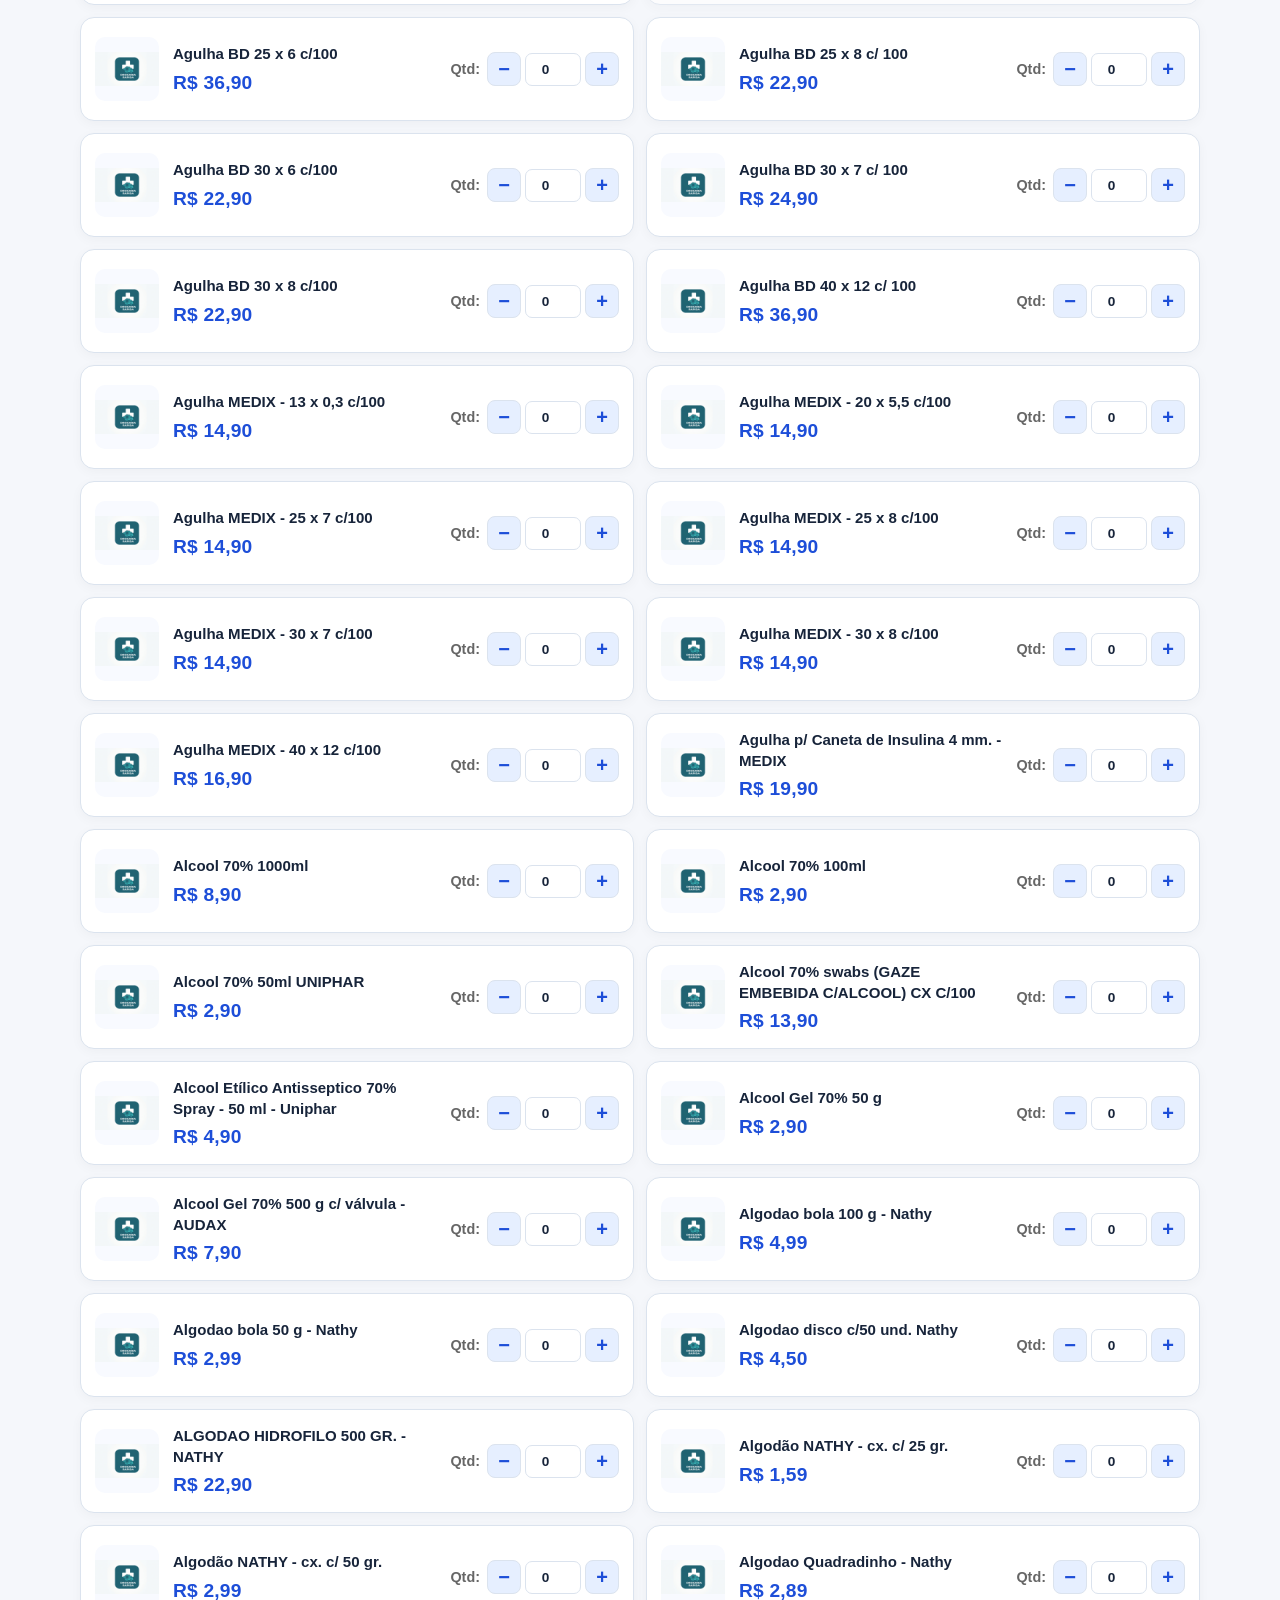
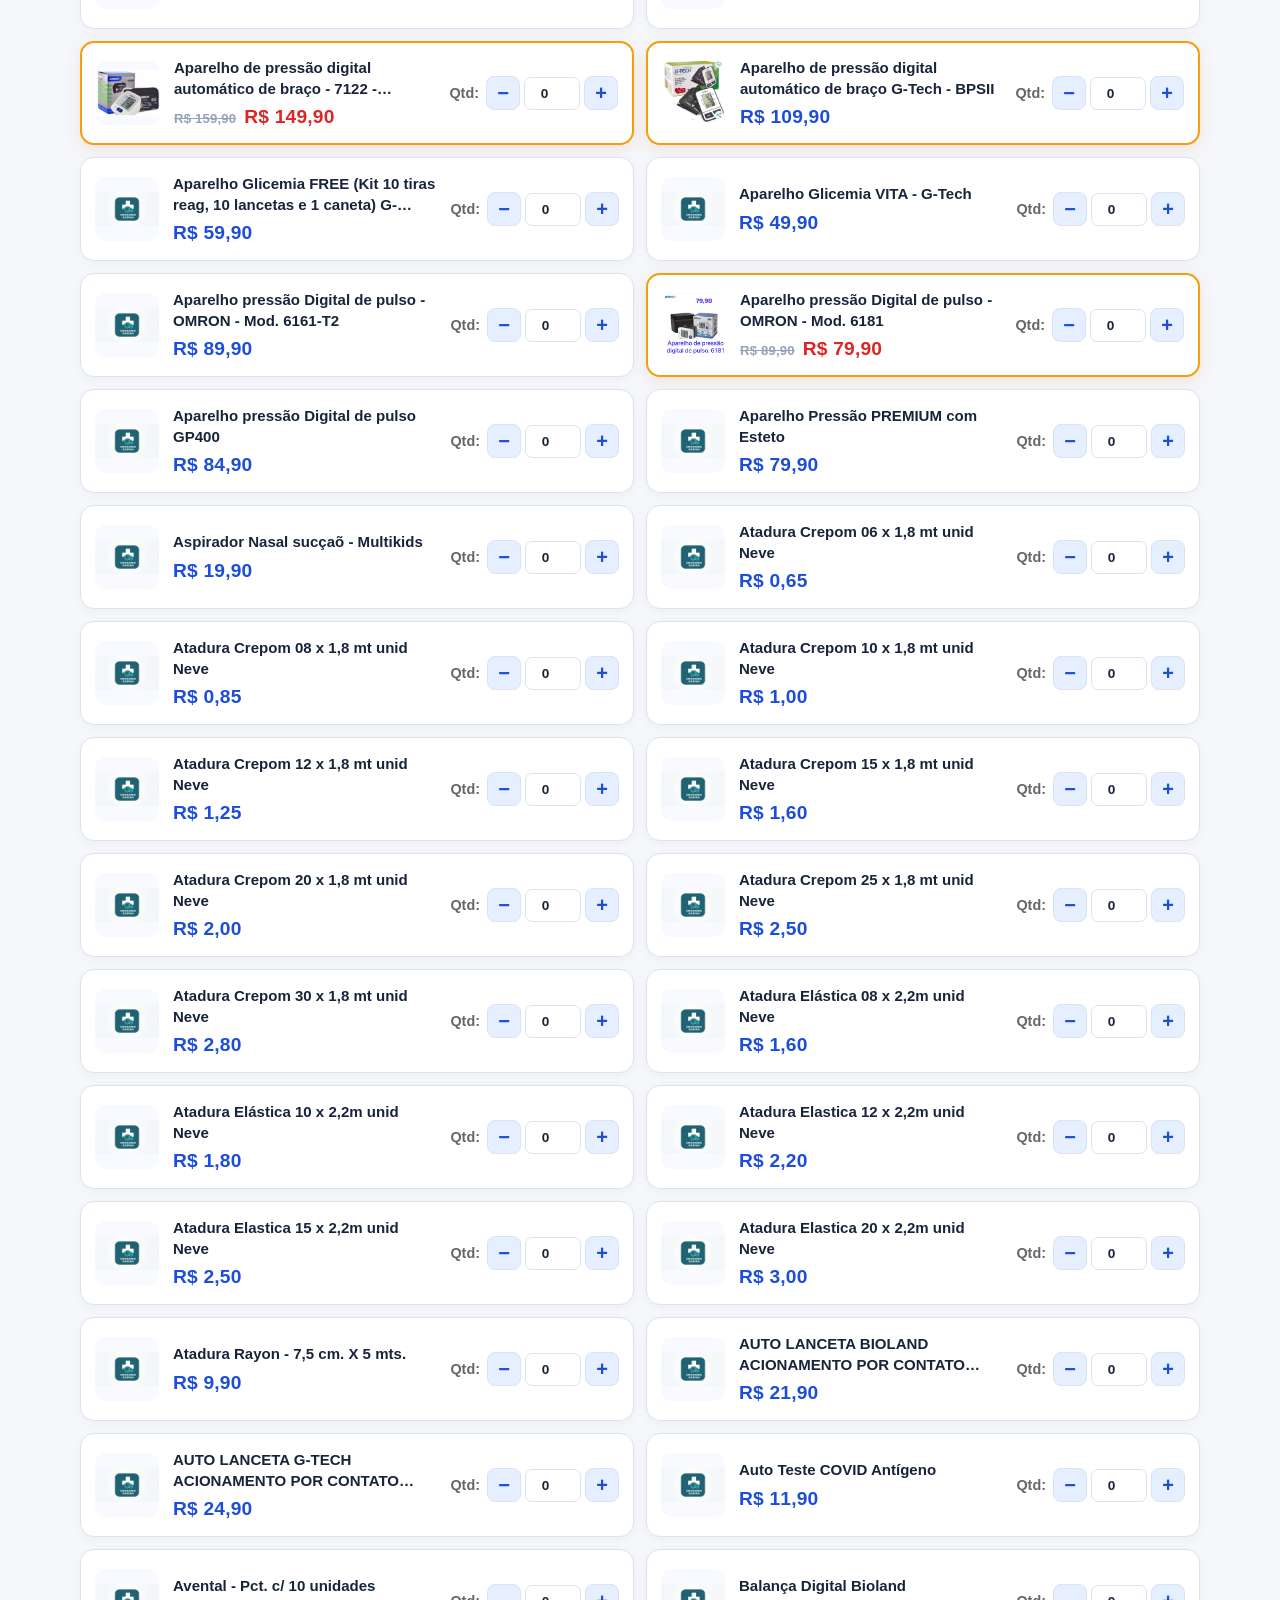
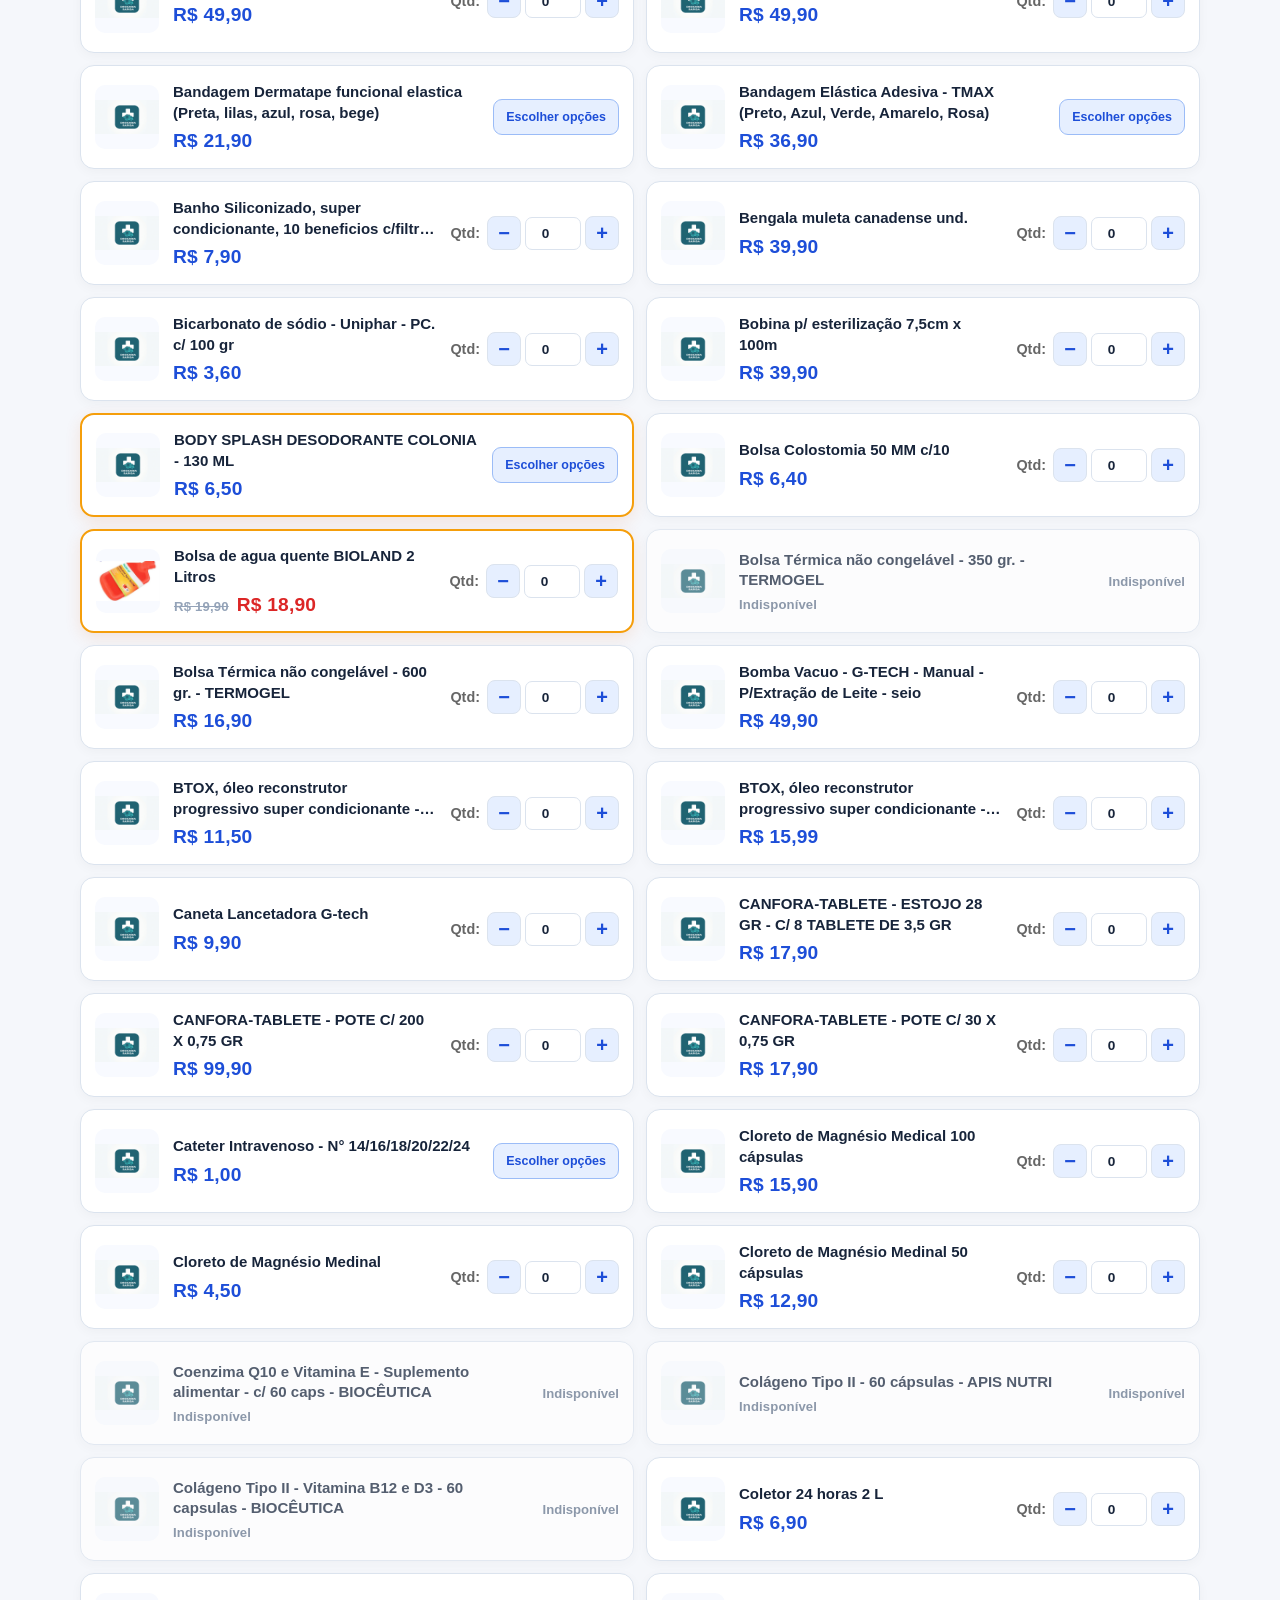
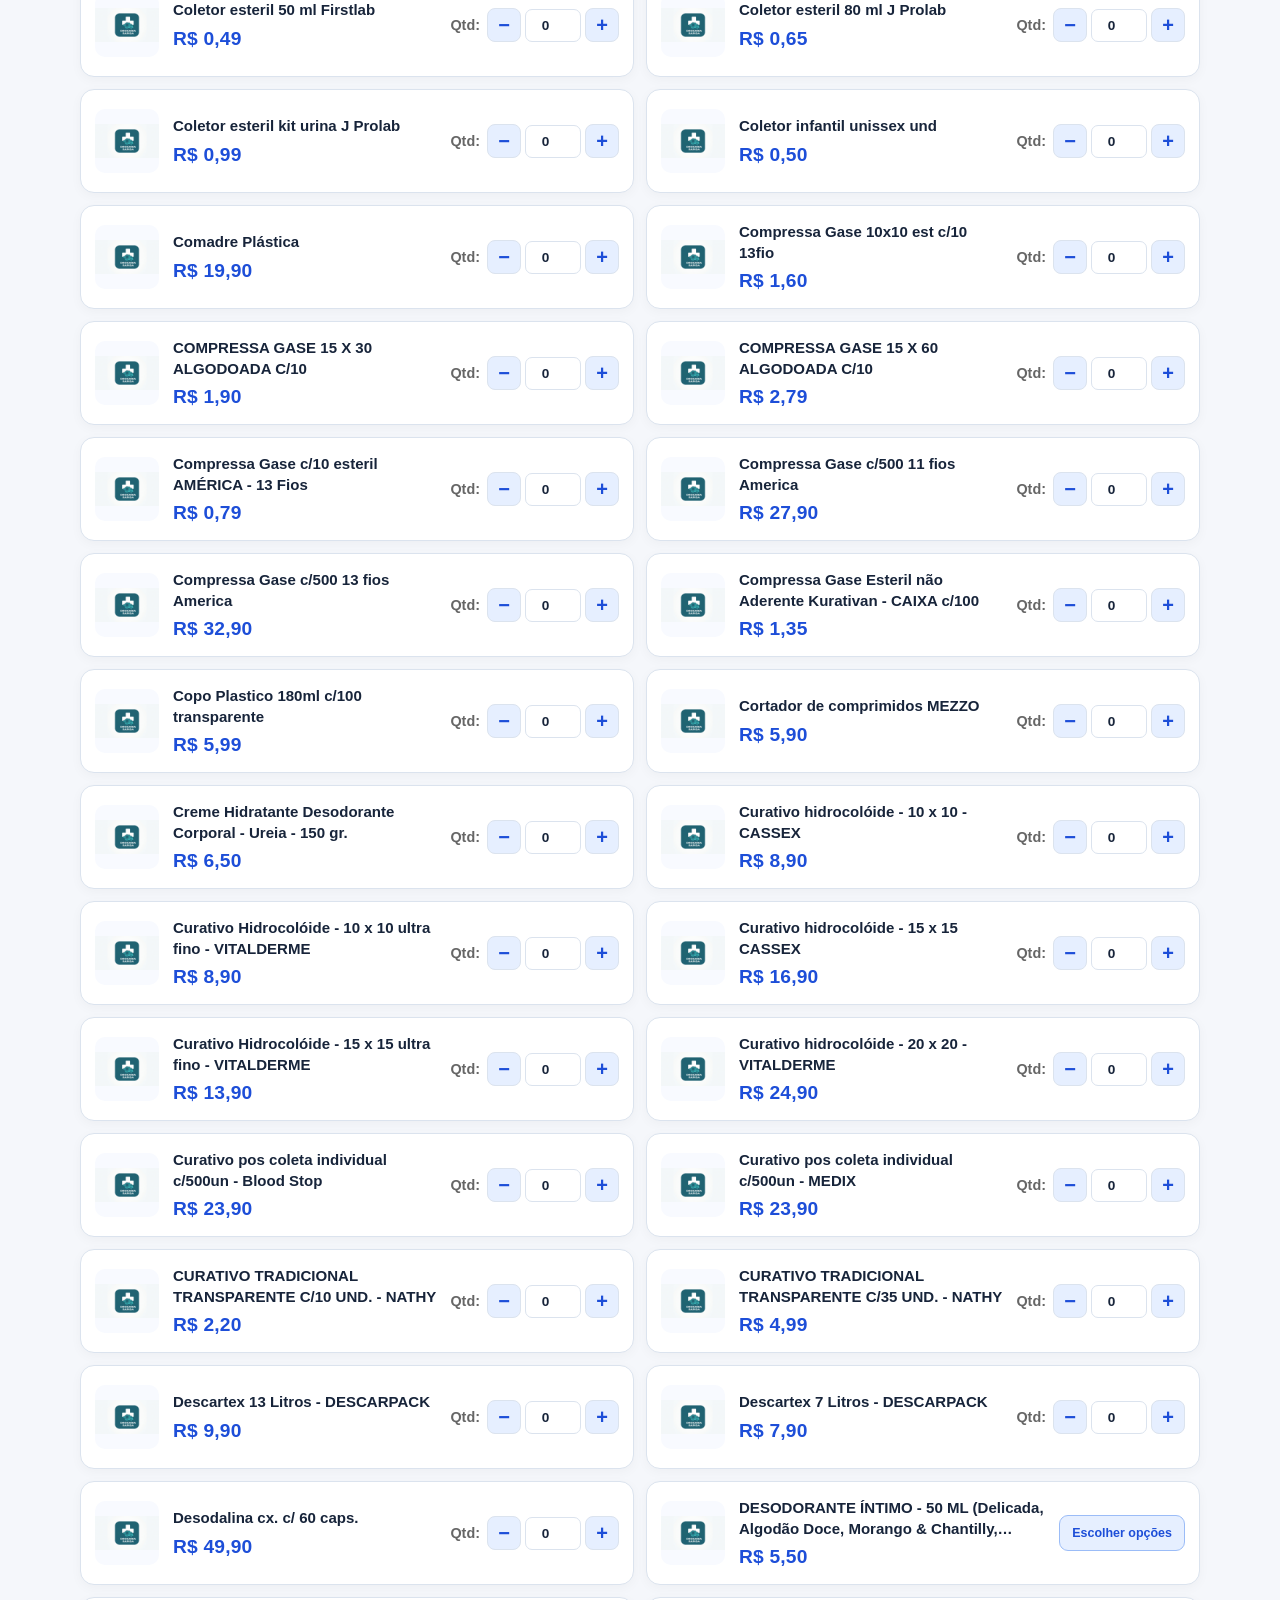
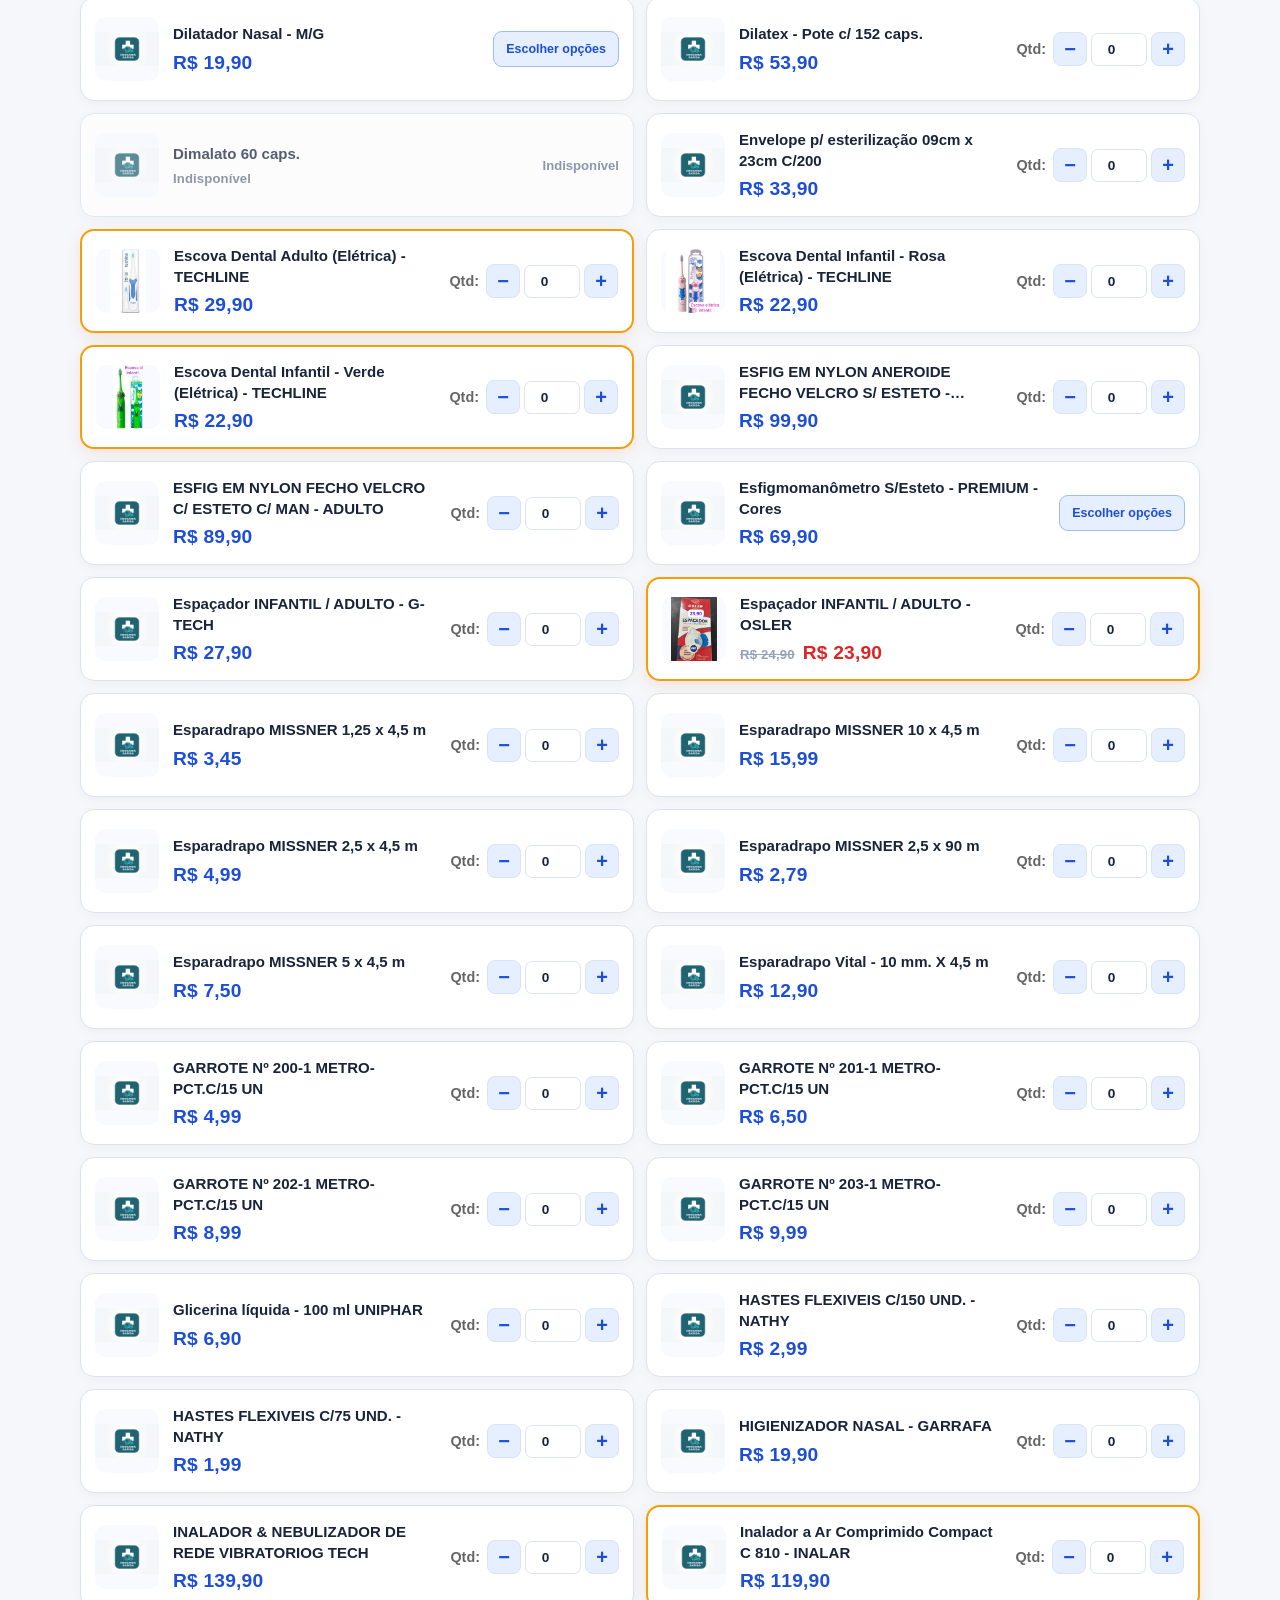
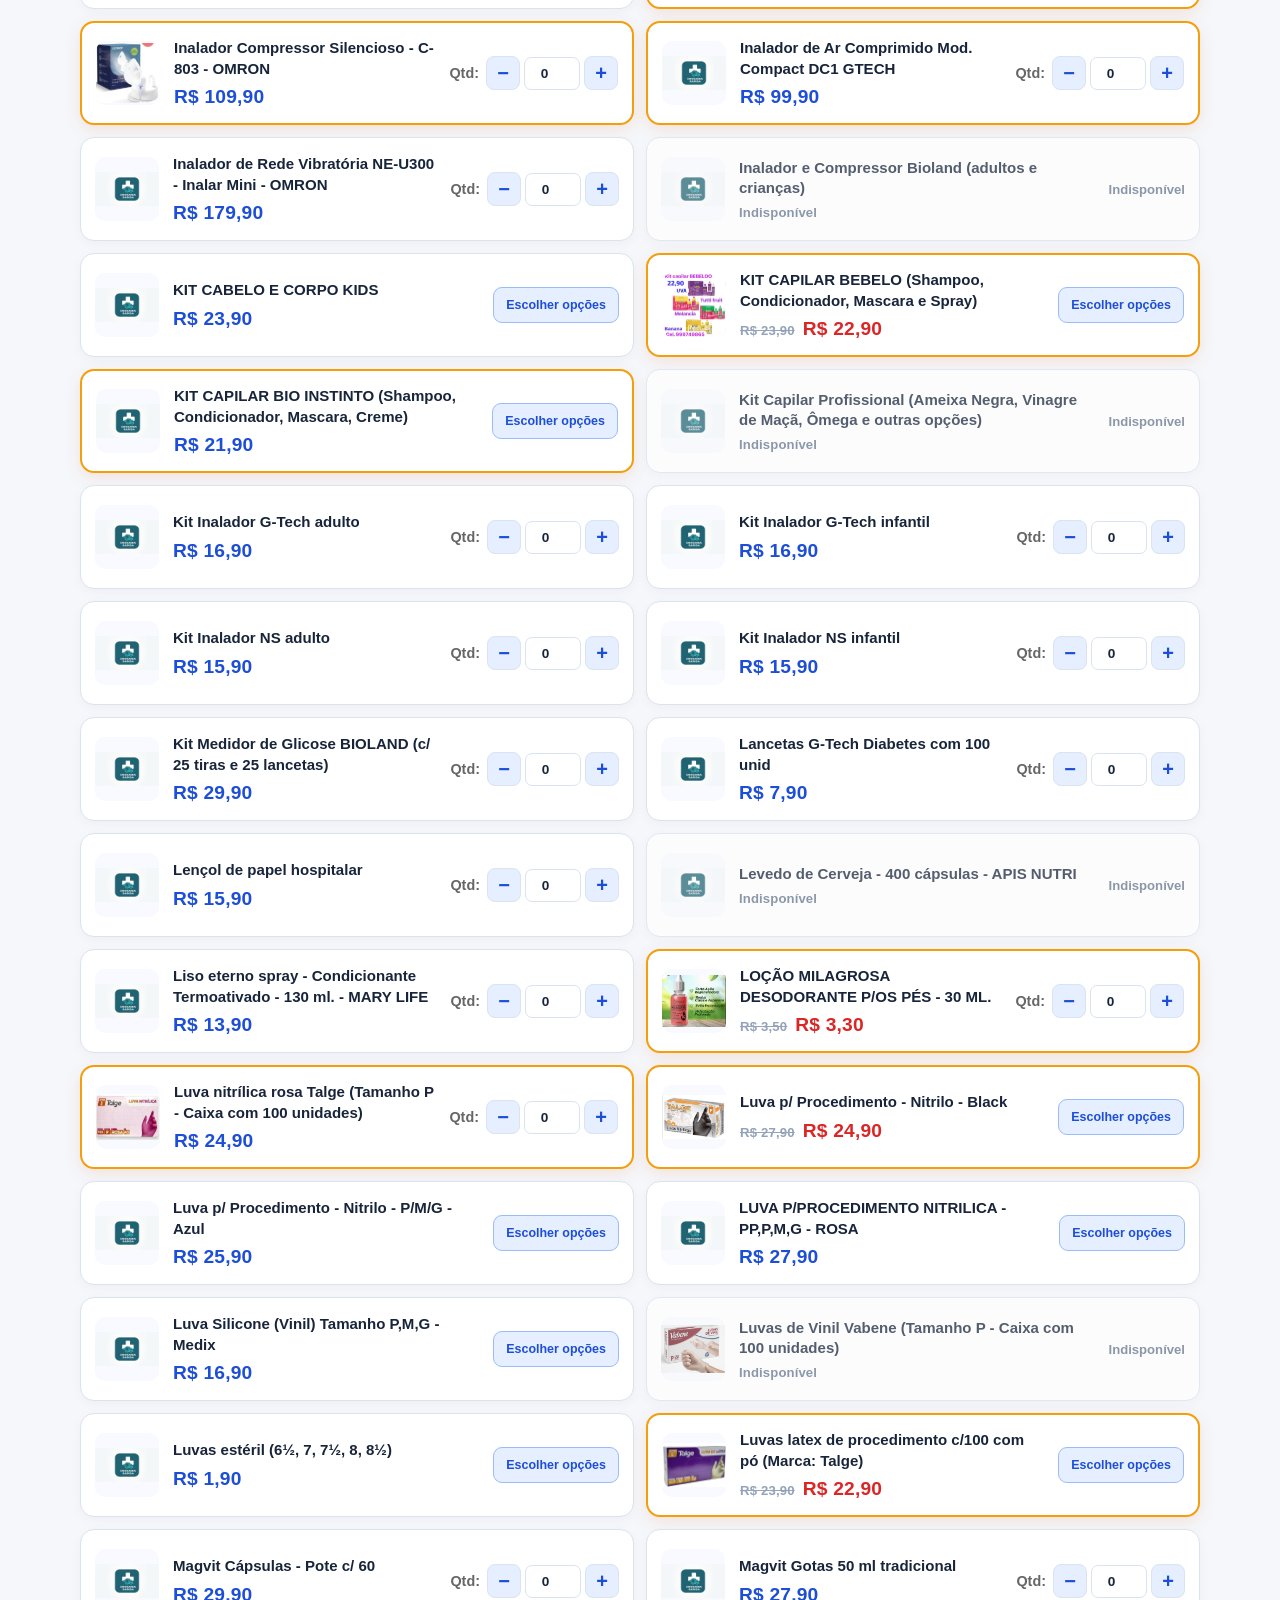
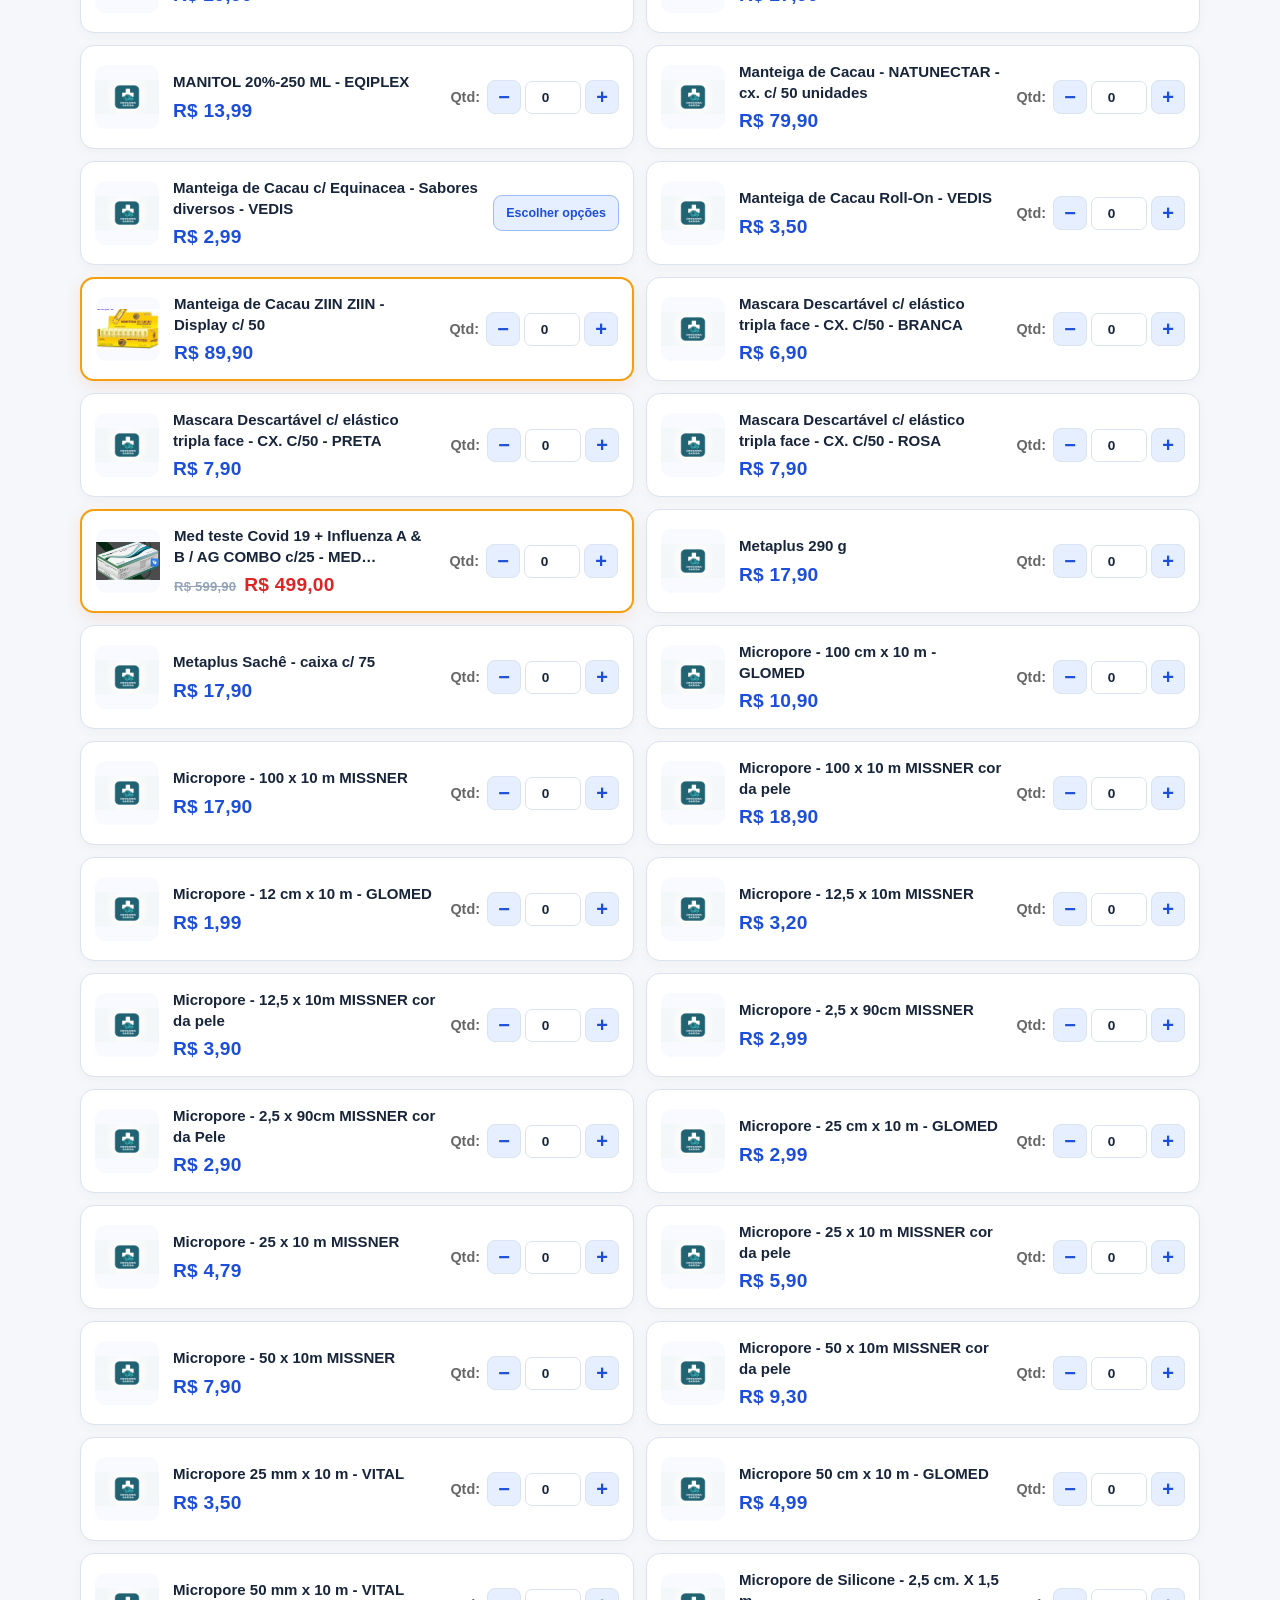
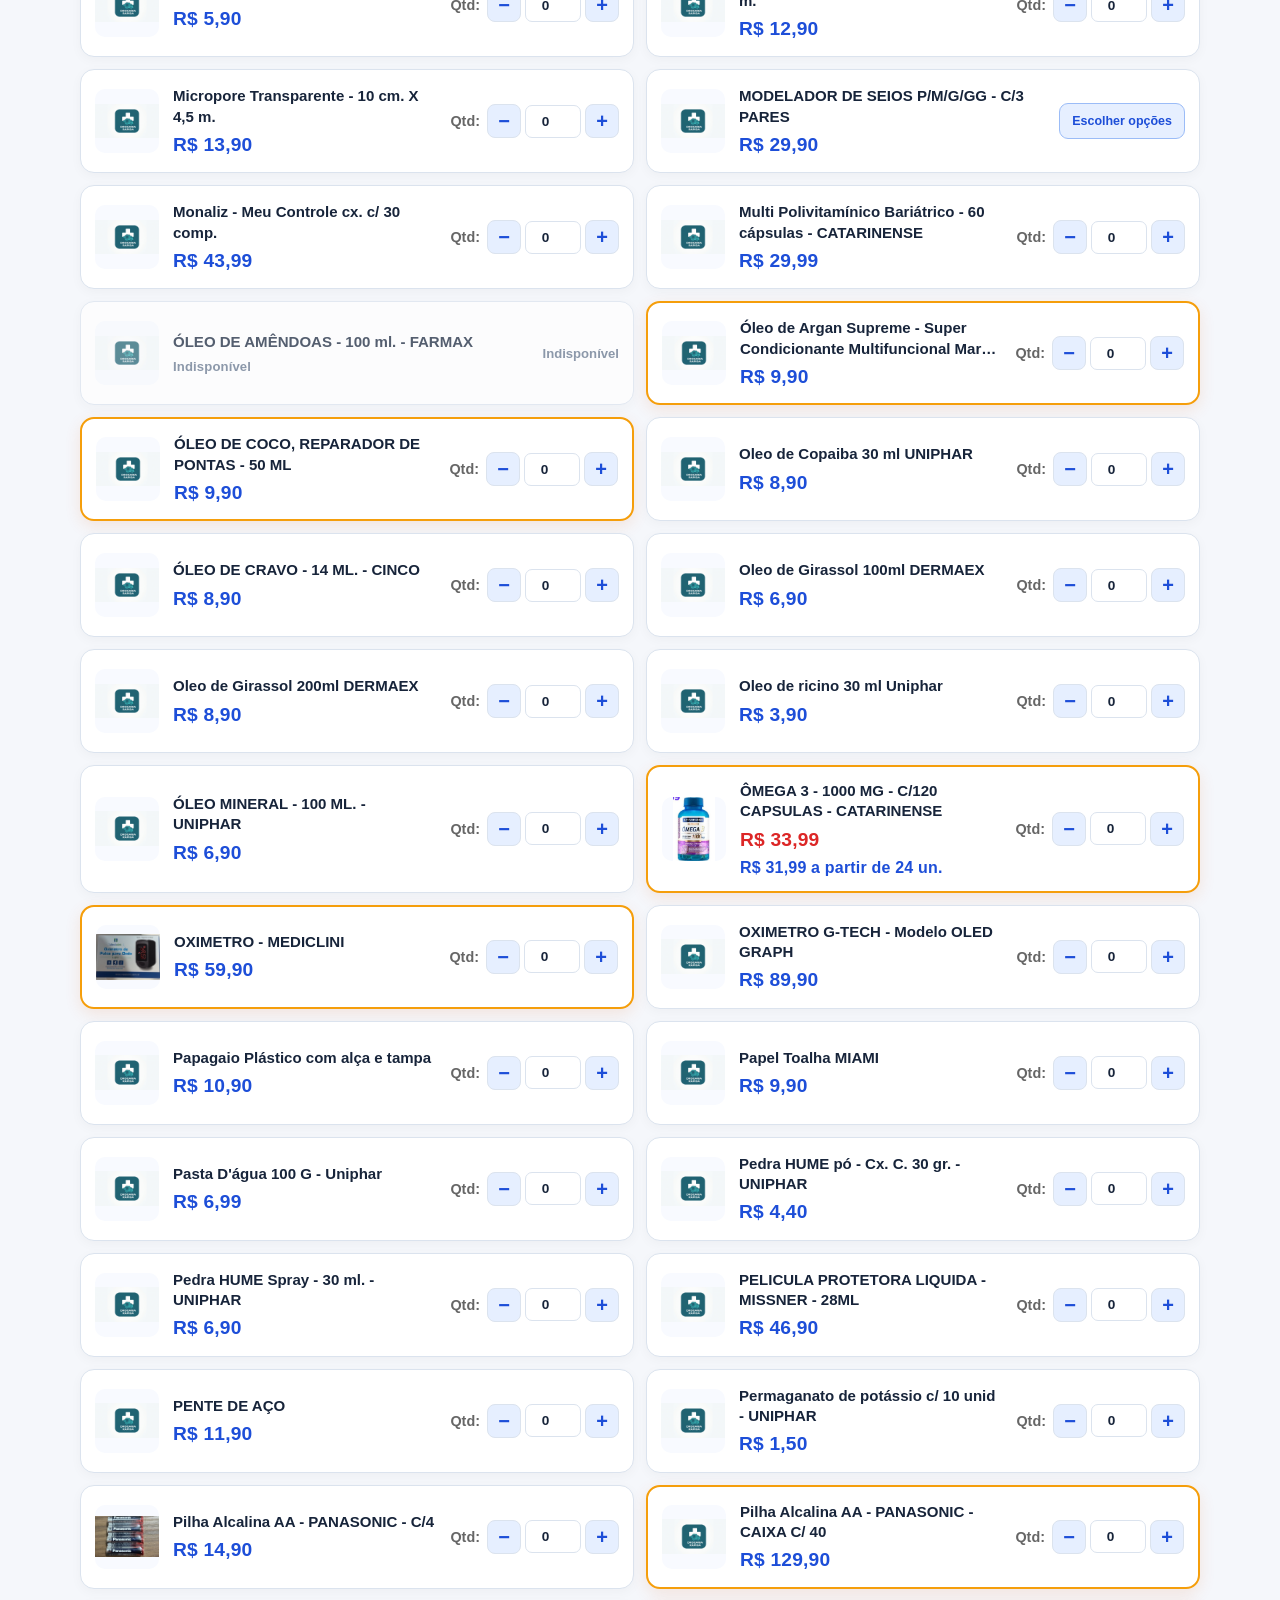
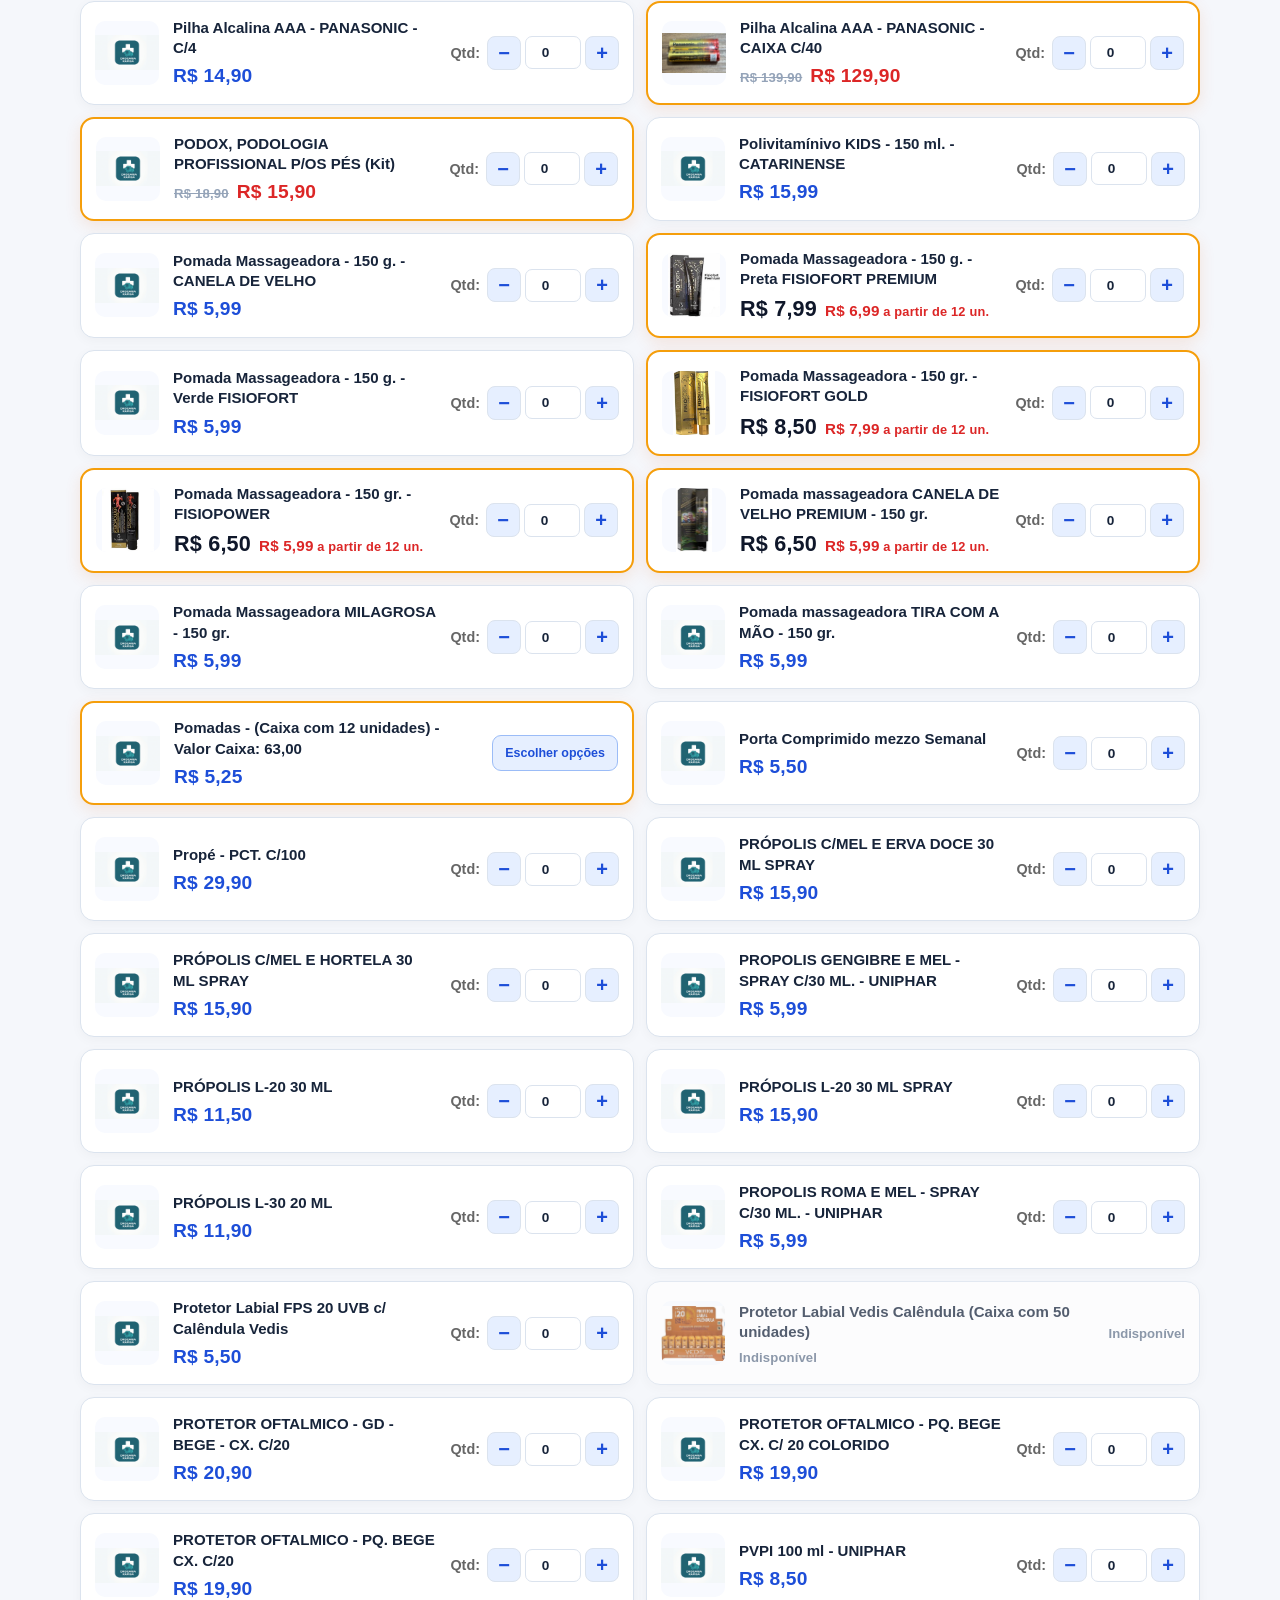
==== commit af4be217: "Fixar promocoes e esclarecer falha de integracao Co-authored-by: Copilot <223556219+Copilot@users.no" ====
--- a/index.html
+++ b/index.html
@@ -152,6 +152,7 @@
                     <label for="cnpj">CNPJ da empresa</label>
                     <input type="text" id="cnpj" class="cnpj-input" placeholder="00.000.000/0000-00" maxlength="18" oninput="mascaraCNPJ(this)">
                     <small id="cnpj-company" class="cnpj-company" role="status" aria-live="polite" hidden></small>
+                    <button class="cnpj-retry" id="cnpj-retry" type="button" hidden>Tentar consultar novamente</button>
                 </div>
                 <div class="total-summary">
                     <span class="summary-label">Resumo do pedido</span>
@@ -167,7 +168,8 @@
                 </select>
             </div>
 
-            <button class="btn-whatsapp" onclick="enviarPedido()"><span aria-hidden="true">↗</span> Enviar pedido pelo WhatsApp</button>
+            <button class="btn-whatsapp" onclick="enviarPedido()" aria-describedby="send-order-status"><span aria-hidden="true">↗</span> Enviar pedido pelo WhatsApp</button>
+            <small id="send-order-status" class="send-order-status" role="status" hidden></small>
         </div>
     </div>
 
--- a/assets/css/style.css
+++ b/assets/css/style.css
@@ -49,7 +49,7 @@
 .promotion-carousel-name { display: block; margin: 0 0 7px; color: #7c2d12; font-size: 1.05rem; font-weight: 800; line-height: 1.35; }
 .promotion-carousel-price { display: block; color: #92400e; font-size: 0.88rem; font-weight: 800; line-height: 1.4; }
 .promotion-carousel-action { display: block; margin-top: 8px; color: #c2410c; font-size: 0.78rem; font-weight: 800; }
-.promotion-button-container { margin-top: 12px; }
+.promotion-button-container { position: sticky; top: 0; z-index: 19; margin-top: 12px; }
 .promotion-banner-button { display: flex; align-items: center; justify-content: center; gap: 18px; width: 100%; min-height: 52px; padding: 7px 16px; border: 0; border-radius: 10px; background: linear-gradient(110deg, #a83500, #ff920e); color: #fff; cursor: pointer; box-shadow: 0 3px 12px rgba(124, 45, 18, 0.2); }
 .promotion-banner-button:hover { background: linear-gradient(110deg, #8f2d00, #ea7900); }
 .promotion-banner-button strong { font-size: 0.95rem; letter-spacing: 0.04em; text-transform: uppercase; }
@@ -103,7 +103,7 @@
 
 .app-install-banner {
     position: sticky;
-    top: 0;
+    top: 52px;
     z-index: 18;
     display: flex;
     align-items: center;
@@ -255,11 +255,14 @@
 .total-text { font-size: 1.45rem; font-weight: 800; }
 .warning { margin-top: 4px; color: var(--warning); font-size: 0.78rem; font-weight: 700; }
 .cnpj-company { display: block; margin-top: 4px; color: #475569; font-size: 0.78rem; font-weight: 600; overflow-wrap: anywhere; }
+.cnpj-retry { margin-top: 6px; padding: 4px 0; border: 0; background: transparent; color: var(--accent-dark); cursor: pointer; font-size: 0.78rem; font-weight: 800; text-decoration: underline; }
 .payment-field { margin-bottom: 14px; }
 .payment-field .cnpj-input { max-width: none; }
 .btn-whatsapp { display: block; width: 100%; padding: 13px 18px; border: 0; border-radius: 9px; background: var(--accent); color: #fff; cursor: pointer; font-weight: 800; transition: background 0.2s, transform 0.2s; }
 .btn-whatsapp:hover { background: var(--accent-dark); transform: translateY(-1px); }
+.btn-whatsapp:disabled { background: #64748b; cursor: not-allowed; transform: none; }
 .btn-whatsapp span { margin-right: 6px; font-size: 1.15rem; }
+.send-order-status { display: block; margin-top: 6px; color: #475569; font-size: 0.78rem; }
 .site-footer { padding-top: 22px; padding-bottom: 24px; text-align: center; }
 .site-footer a { color: var(--muted); font-size: 0.8rem; font-weight: 700; text-decoration: none; }
 .site-footer a:hover { color: var(--accent-dark); text-decoration: underline; }
